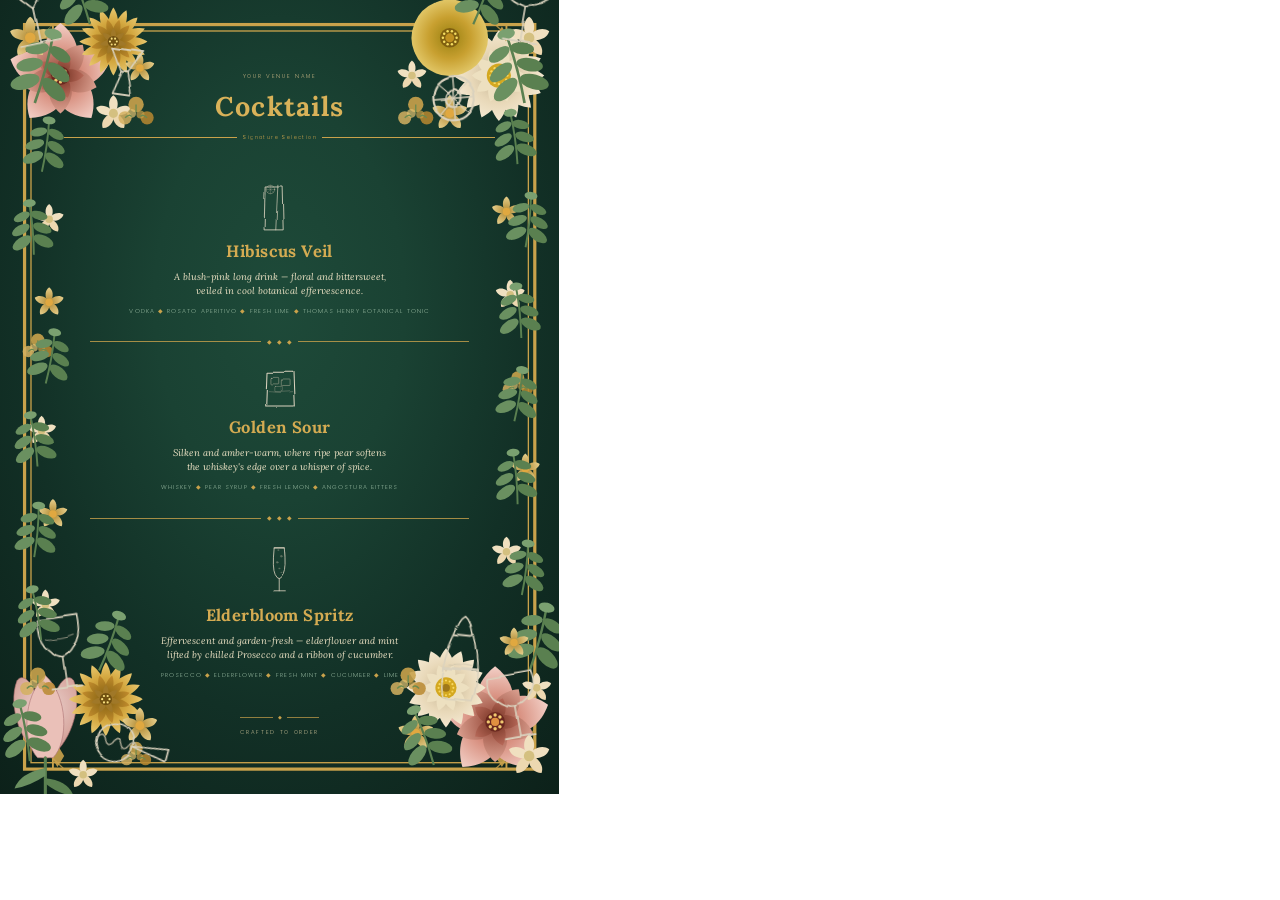
==== cocktail-menu.html @ e91dab6b "Add A5 cocktail menu — HTML, generator, render pipeline, PDF - cocktail-menu.html: self-contained A5" ====
<!DOCTYPE html>
<html lang="en">
<head>
<meta charset="UTF-8"/>
<style>
@page { size: 148mm 210mm; margin: 0; }
*, *::before, *::after { margin: 0; padding: 0; box-sizing: border-box; }

@font-face {
  font-family: 'Lora';
  src: url('[data-uri]') format('truetype');
  font-weight: 400; font-style: normal;
}
@font-face {
  font-family: 'Lora';
  src: url('[data-uri]') format('truetype');
  font-weight: 700; font-style: normal;
}
@font-face {
  font-family: 'Lora';
  src: url('[data-uri]') format('truetype');
  font-weight: 400; font-style: italic;
}
@font-face {
  font-family: 'Poppins';
  src: url('[data-uri]') format('truetype');
  font-weight: 300; font-style: normal;
}

html, body {
  width: 148mm; height: 210mm;
  overflow: hidden;
}

.page {
  position: relative;
  width: 148mm; height: 210mm;
  background: radial-gradient(ellipse 80% 90% at 50% 38%,
    #1E4A39 0%, #1A4233 28%, #123026 58%, #0B1E17 100%);
}

.deco {
  position: absolute;
  top: 0; left: 0;
  width: 148mm; height: 210mm;
  pointer-events: none;
}

.content {
  position: absolute;
  top: 0; left: 0;
  width: 148mm; height: 210mm;
  display: flex;
  flex-direction: column;
  align-items: center;
  padding: 19mm 17mm 15mm;
}

/* ── Masthead ── */
.venue-name {
  font-family: 'Poppins', sans-serif;
  font-weight: 300;
  font-size: 5.5px;
  letter-spacing: 0.30em;
  color: #C0B080;
  text-transform: uppercase;
  margin-bottom: 3mm;
  text-align: center;
}
.cocktails-title {
  font-family: 'Lora', serif;
  font-weight: 700;
  font-size: 27px;
  color: #D9B259;
  text-align: center;
  line-height: 1.05;
  margin-bottom: 3.5mm;
  letter-spacing: 0.04em;
}
.sig-row {
  display: flex;
  align-items: center;
  width: 100%;
  margin-bottom: 5mm;
}
.sig-line { flex: 1; height: 0.4px; background: #C9A24B; }
.sig-text {
  font-family: 'Poppins', sans-serif;
  font-weight: 300;
  font-size: 5px;
  letter-spacing: 0.28em;
  color: #C9A24B;
  padding: 0 5px;
  white-space: nowrap;
}

/* ── Cocktail cards ── */
.cocktails {
  flex: 1;
  display: flex;
  flex-direction: column;
  justify-content: space-evenly;
  align-items: center;
  width: 100%;
}
.cocktail {
  text-align: center;
  width: 100%;
}
.drink-name {
  font-family: 'Lora', serif;
  font-weight: 700;
  font-size: 16.5px;
  color: #D4AB52;
  margin-bottom: 2.2mm;
  letter-spacing: 0.025em;
}
.tasting-note {
  font-family: 'Lora', serif;
  font-weight: 400;
  font-style: italic;
  font-size: 9.5px;
  color: #ECE2C4;
  line-height: 1.45;
  margin-bottom: 2.5mm;
  padding: 0 2mm;
}
.ingredients {
  font-family: 'Poppins', sans-serif;
  font-weight: 300;
  font-size: 6px;
  letter-spacing: 0.18em;
  color: #8FB199;
  text-transform: uppercase;
  line-height: 1.6;
}
.diamond { color: #C9A24B; }

/* ── Art Deco divider between cocktails ── */
.divider {
  display: flex;
  align-items: center;
  width: 88%;
  gap: 0;
}
.div-line { flex: 1; height: 0.4px; background: #C9A24B; opacity: 0.8; }
.div-diamonds {
  display: flex;
  gap: 5px;
  padding: 0 6px;
  font-size: 6px;
  color: #C9A24B;
  line-height: 1;
}

/* ── Footer ── */
.footer {
  text-align: center;
  margin-top: 3mm;
}
.footer-rule {
  display: flex;
  align-items: center;
  gap: 0;
  margin-bottom: 2mm;
}
.footer-line { flex: 1; height: 0.4px; background: #C9A24B; opacity: 0.7; }
.footer-diamond { font-size: 5px; color: #C9A24B; padding: 0 5px; }
.footer-text {
  font-family: 'Poppins', sans-serif;
  font-weight: 300;
  font-size: 5.5px;
  letter-spacing: 0.30em;
  color: #C0B890;
  text-transform: uppercase;
}
</style>
</head>
<body>
<div class="page">

  <!-- Decoration layer -->
  <svg class="deco" viewBox="0 0 148 210" xmlns="http://www.w3.org/2000/svg">
  <defs>
  <filter id="sketch" x="-30%" y="-30%" width="160%" height="160%" color-interpolation-filters="linearRGB">
  <feTurbulence type="fractalNoise" baseFrequency="0.045" numOctaves="2" seed="7" result="n"/>
  <feDisplacementMap in="SourceGraphic" in2="n" scale="2.3" xChannelSelector="R" yChannelSelector="G"/>
</filter>
  <symbol id="rose" viewBox="-22 -22 44 44" overflow="visible">
  <defs>
    <radialGradient id="rg-ro" cx="0" cy="0" r="20" gradientUnits="userSpaceOnUse">
      <stop offset="0" stop-color="#A85040"/>
      <stop offset="0.4" stop-color="#D89080"/>
      <stop offset="1" stop-color="#F8DDD5"/>
    </radialGradient>
    <radialGradient id="rg-rm" cx="0" cy="0" r="14" gradientUnits="userSpaceOnUse">
      <stop offset="0" stop-color="#904030"/>
      <stop offset="1" stop-color="#E0A898"/>
    </radialGradient>
    <radialGradient id="rg-ri" cx="0" cy="0" r="9" gradientUnits="userSpaceOnUse">
      <stop offset="0" stop-color="#703020"/>
      <stop offset="1" stop-color="#C07060"/>
    </radialGradient>
  </defs>
  <path d="M 0,0 C 6.55,-1.44 8.89,-11.16 0,-18.00 C -8.89,-11.16 -6.55,-1.44 0,0 Z" fill="url(#rg-ro)" stroke="none" transform="rotate(0.0)"/>
<path d="M 0,0 C 6.55,-1.44 8.89,-11.16 0,-18.00 C -8.89,-11.16 -6.55,-1.44 0,0 Z" fill="url(#rg-ro)" stroke="none" transform="rotate(72.0)"/>
<path d="M 0,0 C 6.55,-1.44 8.89,-11.16 0,-18.00 C -8.89,-11.16 -6.55,-1.44 0,0 Z" fill="url(#rg-ro)" stroke="none" transform="rotate(144.0)"/>
<path d="M 0,0 C 6.55,-1.44 8.89,-11.16 0,-18.00 C -8.89,-11.16 -6.55,-1.44 0,0 Z" fill="url(#rg-ro)" stroke="none" transform="rotate(216.0)"/>
<path d="M 0,0 C 6.55,-1.44 8.89,-11.16 0,-18.00 C -8.89,-11.16 -6.55,-1.44 0,0 Z" fill="url(#rg-ro)" stroke="none" transform="rotate(288.0)"/>
  <path d="M 0,0 C 4.37,-1.04 5.93,-8.06 0,-13.00 C -5.93,-8.06 -4.37,-1.04 0,0 Z" fill="url(#rg-rm)" stroke="none" transform="rotate(36.0)"/>
<path d="M 0,0 C 4.37,-1.04 5.93,-8.06 0,-13.00 C -5.93,-8.06 -4.37,-1.04 0,0 Z" fill="url(#rg-rm)" stroke="none" transform="rotate(108.0)"/>
<path d="M 0,0 C 4.37,-1.04 5.93,-8.06 0,-13.00 C -5.93,-8.06 -4.37,-1.04 0,0 Z" fill="url(#rg-rm)" stroke="none" transform="rotate(180.0)"/>
<path d="M 0,0 C 4.37,-1.04 5.93,-8.06 0,-13.00 C -5.93,-8.06 -4.37,-1.04 0,0 Z" fill="url(#rg-rm)" stroke="none" transform="rotate(252.0)"/>
<path d="M 0,0 C 4.37,-1.04 5.93,-8.06 0,-13.00 C -5.93,-8.06 -4.37,-1.04 0,0 Z" fill="url(#rg-rm)" stroke="none" transform="rotate(324.0)"/>
  <path d="M 0,0 C 2.46,-0.64 3.34,-4.96 0,-8.00 C -3.34,-4.96 -2.46,-0.64 0,0 Z" fill="url(#rg-ri)" stroke="none" transform="rotate(18.0)"/>
<path d="M 0,0 C 2.46,-0.64 3.34,-4.96 0,-8.00 C -3.34,-4.96 -2.46,-0.64 0,0 Z" fill="url(#rg-ri)" stroke="none" transform="rotate(90.0)"/>
<path d="M 0,0 C 2.46,-0.64 3.34,-4.96 0,-8.00 C -3.34,-4.96 -2.46,-0.64 0,0 Z" fill="url(#rg-ri)" stroke="none" transform="rotate(162.0)"/>
<path d="M 0,0 C 2.46,-0.64 3.34,-4.96 0,-8.00 C -3.34,-4.96 -2.46,-0.64 0,0 Z" fill="url(#rg-ri)" stroke="none" transform="rotate(234.0)"/>
<path d="M 0,0 C 2.46,-0.64 3.34,-4.96 0,-8.00 C -3.34,-4.96 -2.46,-0.64 0,0 Z" fill="url(#rg-ri)" stroke="none" transform="rotate(306.0)"/>
  <circle r="3.2" fill="#6A2820"/>
  <circle cx="2.20" cy="0.00" r="0.55" fill="#F0C870"/><circle cx="1.56" cy="1.56" r="0.55" fill="#F0C870"/><circle cx="0.00" cy="2.20" r="0.55" fill="#F0C870"/><circle cx="-1.56" cy="1.56" r="0.55" fill="#F0C870"/><circle cx="-2.20" cy="0.00" r="0.55" fill="#F0C870"/><circle cx="-1.56" cy="-1.56" r="0.55" fill="#F0C870"/><circle cx="-0.00" cy="-2.20" r="0.55" fill="#F0C870"/><circle cx="1.56" cy="-1.56" r="0.55" fill="#F0C870"/>
  <circle r="1.3" fill="#E09040"/>
</symbol>
  <symbol id="mum" viewBox="-20 -20 40 40" overflow="visible">
  <defs>
    <radialGradient id="rg-mo" cx="0" cy="0" r="18" gradientUnits="userSpaceOnUse">
      <stop offset="0" stop-color="#A07820"/>
      <stop offset="0.5" stop-color="#D4A840"/>
      <stop offset="1" stop-color="#F2D888"/>
    </radialGradient>
    <radialGradient id="rg-mi" cx="0" cy="0" r="11" gradientUnits="userSpaceOnUse">
      <stop offset="0" stop-color="#806010"/>
      <stop offset="1" stop-color="#C89030"/>
    </radialGradient>
  </defs>
  <path d="M 0,0 C 3.30,-2.25 2.80,-11.25 0,-15.00 C -2.80,-11.25 -3.30,-2.25 0,0 Z" fill="url(#rg-mo)" stroke="none" transform="rotate(0.0)"/>
<path d="M 0,0 C 3.30,-2.25 2.80,-11.25 0,-15.00 C -2.80,-11.25 -3.30,-2.25 0,0 Z" fill="url(#rg-mo)" stroke="none" transform="rotate(22.5)"/>
<path d="M 0,0 C 3.30,-2.25 2.80,-11.25 0,-15.00 C -2.80,-11.25 -3.30,-2.25 0,0 Z" fill="url(#rg-mo)" stroke="none" transform="rotate(45.0)"/>
<path d="M 0,0 C 3.30,-2.25 2.80,-11.25 0,-15.00 C -2.80,-11.25 -3.30,-2.25 0,0 Z" fill="url(#rg-mo)" stroke="none" transform="rotate(67.5)"/>
<path d="M 0,0 C 3.30,-2.25 2.80,-11.25 0,-15.00 C -2.80,-11.25 -3.30,-2.25 0,0 Z" fill="url(#rg-mo)" stroke="none" transform="rotate(90.0)"/>
<path d="M 0,0 C 3.30,-2.25 2.80,-11.25 0,-15.00 C -2.80,-11.25 -3.30,-2.25 0,0 Z" fill="url(#rg-mo)" stroke="none" transform="rotate(112.5)"/>
<path d="M 0,0 C 3.30,-2.25 2.80,-11.25 0,-15.00 C -2.80,-11.25 -3.30,-2.25 0,0 Z" fill="url(#rg-mo)" stroke="none" transform="rotate(135.0)"/>
<path d="M 0,0 C 3.30,-2.25 2.80,-11.25 0,-15.00 C -2.80,-11.25 -3.30,-2.25 0,0 Z" fill="url(#rg-mo)" stroke="none" transform="rotate(157.5)"/>
<path d="M 0,0 C 3.30,-2.25 2.80,-11.25 0,-15.00 C -2.80,-11.25 -3.30,-2.25 0,0 Z" fill="url(#rg-mo)" stroke="none" transform="rotate(180.0)"/>
<path d="M 0,0 C 3.30,-2.25 2.80,-11.25 0,-15.00 C -2.80,-11.25 -3.30,-2.25 0,0 Z" fill="url(#rg-mo)" stroke="none" transform="rotate(202.5)"/>
<path d="M 0,0 C 3.30,-2.25 2.80,-11.25 0,-15.00 C -2.80,-11.25 -3.30,-2.25 0,0 Z" fill="url(#rg-mo)" stroke="none" transform="rotate(225.0)"/>
<path d="M 0,0 C 3.30,-2.25 2.80,-11.25 0,-15.00 C -2.80,-11.25 -3.30,-2.25 0,0 Z" fill="url(#rg-mo)" stroke="none" transform="rotate(247.5)"/>
<path d="M 0,0 C 3.30,-2.25 2.80,-11.25 0,-15.00 C -2.80,-11.25 -3.30,-2.25 0,0 Z" fill="url(#rg-mo)" stroke="none" transform="rotate(270.0)"/>
<path d="M 0,0 C 3.30,-2.25 2.80,-11.25 0,-15.00 C -2.80,-11.25 -3.30,-2.25 0,0 Z" fill="url(#rg-mo)" stroke="none" transform="rotate(292.5)"/>
<path d="M 0,0 C 3.30,-2.25 2.80,-11.25 0,-15.00 C -2.80,-11.25 -3.30,-2.25 0,0 Z" fill="url(#rg-mo)" stroke="none" transform="rotate(315.0)"/>
<path d="M 0,0 C 3.30,-2.25 2.80,-11.25 0,-15.00 C -2.80,-11.25 -3.30,-2.25 0,0 Z" fill="url(#rg-mo)" stroke="none" transform="rotate(337.5)"/>
  <path d="M 0,0 C 2.40,-1.50 2.04,-7.50 0,-10.00 C -2.04,-7.50 -2.40,-1.50 0,0 Z" fill="url(#rg-mi)" stroke="none" transform="rotate(15.0)"/>
<path d="M 0,0 C 2.40,-1.50 2.04,-7.50 0,-10.00 C -2.04,-7.50 -2.40,-1.50 0,0 Z" fill="url(#rg-mi)" stroke="none" transform="rotate(45.0)"/>
<path d="M 0,0 C 2.40,-1.50 2.04,-7.50 0,-10.00 C -2.04,-7.50 -2.40,-1.50 0,0 Z" fill="url(#rg-mi)" stroke="none" transform="rotate(75.0)"/>
<path d="M 0,0 C 2.40,-1.50 2.04,-7.50 0,-10.00 C -2.04,-7.50 -2.40,-1.50 0,0 Z" fill="url(#rg-mi)" stroke="none" transform="rotate(105.0)"/>
<path d="M 0,0 C 2.40,-1.50 2.04,-7.50 0,-10.00 C -2.04,-7.50 -2.40,-1.50 0,0 Z" fill="url(#rg-mi)" stroke="none" transform="rotate(135.0)"/>
<path d="M 0,0 C 2.40,-1.50 2.04,-7.50 0,-10.00 C -2.04,-7.50 -2.40,-1.50 0,0 Z" fill="url(#rg-mi)" stroke="none" transform="rotate(165.0)"/>
<path d="M 0,0 C 2.40,-1.50 2.04,-7.50 0,-10.00 C -2.04,-7.50 -2.40,-1.50 0,0 Z" fill="url(#rg-mi)" stroke="none" transform="rotate(195.0)"/>
<path d="M 0,0 C 2.40,-1.50 2.04,-7.50 0,-10.00 C -2.04,-7.50 -2.40,-1.50 0,0 Z" fill="url(#rg-mi)" stroke="none" transform="rotate(225.0)"/>
<path d="M 0,0 C 2.40,-1.50 2.04,-7.50 0,-10.00 C -2.04,-7.50 -2.40,-1.50 0,0 Z" fill="url(#rg-mi)" stroke="none" transform="rotate(255.0)"/>
<path d="M 0,0 C 2.40,-1.50 2.04,-7.50 0,-10.00 C -2.04,-7.50 -2.40,-1.50 0,0 Z" fill="url(#rg-mi)" stroke="none" transform="rotate(285.0)"/>
<path d="M 0,0 C 2.40,-1.50 2.04,-7.50 0,-10.00 C -2.04,-7.50 -2.40,-1.50 0,0 Z" fill="url(#rg-mi)" stroke="none" transform="rotate(315.0)"/>
<path d="M 0,0 C 2.40,-1.50 2.04,-7.50 0,-10.00 C -2.04,-7.50 -2.40,-1.50 0,0 Z" fill="url(#rg-mi)" stroke="none" transform="rotate(345.0)"/>
  <path d="M 0,0 C 1.68,-0.90 1.43,-4.50 0,-6.00 C -1.43,-4.50 -1.68,-0.90 0,0 Z" fill="#A07828" stroke="none" transform="rotate(0.0)"/>
<path d="M 0,0 C 1.68,-0.90 1.43,-4.50 0,-6.00 C -1.43,-4.50 -1.68,-0.90 0,0 Z" fill="#A07828" stroke="none" transform="rotate(51.4)"/>
<path d="M 0,0 C 1.68,-0.90 1.43,-4.50 0,-6.00 C -1.43,-4.50 -1.68,-0.90 0,0 Z" fill="#A07828" stroke="none" transform="rotate(102.9)"/>
<path d="M 0,0 C 1.68,-0.90 1.43,-4.50 0,-6.00 C -1.43,-4.50 -1.68,-0.90 0,0 Z" fill="#A07828" stroke="none" transform="rotate(154.3)"/>
<path d="M 0,0 C 1.68,-0.90 1.43,-4.50 0,-6.00 C -1.43,-4.50 -1.68,-0.90 0,0 Z" fill="#A07828" stroke="none" transform="rotate(205.7)"/>
<path d="M 0,0 C 1.68,-0.90 1.43,-4.50 0,-6.00 C -1.43,-4.50 -1.68,-0.90 0,0 Z" fill="#A07828" stroke="none" transform="rotate(257.1)"/>
<path d="M 0,0 C 1.68,-0.90 1.43,-4.50 0,-6.00 C -1.43,-4.50 -1.68,-0.90 0,0 Z" fill="#A07828" stroke="none" transform="rotate(308.6)"/>
  <circle r="2.5" fill="#705010"/>
  <circle cx="1.50" cy="0.00" r="0.45" fill="#F8E080"/><circle cx="0.75" cy="1.30" r="0.45" fill="#F8E080"/><circle cx="-0.75" cy="1.30" r="0.45" fill="#F8E080"/><circle cx="-1.50" cy="0.00" r="0.45" fill="#F8E080"/><circle cx="-0.75" cy="-1.30" r="0.45" fill="#F8E080"/><circle cx="0.75" cy="-1.30" r="0.45" fill="#F8E080"/>
</symbol>
  <symbol id="cosmos" viewBox="-20 -20 40 40" overflow="visible">
  <defs>
    <radialGradient id="rg-cs" cx="0" cy="0" r="19" gradientUnits="userSpaceOnUse">
      <stop offset="0" stop-color="#988010"/>
      <stop offset="0.45" stop-color="#C8A030"/>
      <stop offset="1" stop-color="#EDD880"/>
    </radialGradient>
  </defs>
  <path d="M 0,0 C 7.20,-1.28 10.08,-8.00 5.76,-14.40 Q 0,-16.80 -5.76,-14.40 C -10.08,-8.00 -7.20,-1.28 0,0 Z" fill="url(#rg-cs)" stroke="none" transform="rotate(0.0)"/>
<path d="M 0,0 C 7.20,-1.28 10.08,-8.00 5.76,-14.40 Q 0,-16.80 -5.76,-14.40 C -10.08,-8.00 -7.20,-1.28 0,0 Z" fill="url(#rg-cs)" stroke="none" transform="rotate(45.0)"/>
<path d="M 0,0 C 7.20,-1.28 10.08,-8.00 5.76,-14.40 Q 0,-16.80 -5.76,-14.40 C -10.08,-8.00 -7.20,-1.28 0,0 Z" fill="url(#rg-cs)" stroke="none" transform="rotate(90.0)"/>
<path d="M 0,0 C 7.20,-1.28 10.08,-8.00 5.76,-14.40 Q 0,-16.80 -5.76,-14.40 C -10.08,-8.00 -7.20,-1.28 0,0 Z" fill="url(#rg-cs)" stroke="none" transform="rotate(135.0)"/>
<path d="M 0,0 C 7.20,-1.28 10.08,-8.00 5.76,-14.40 Q 0,-16.80 -5.76,-14.40 C -10.08,-8.00 -7.20,-1.28 0,0 Z" fill="url(#rg-cs)" stroke="none" transform="rotate(180.0)"/>
<path d="M 0,0 C 7.20,-1.28 10.08,-8.00 5.76,-14.40 Q 0,-16.80 -5.76,-14.40 C -10.08,-8.00 -7.20,-1.28 0,0 Z" fill="url(#rg-cs)" stroke="none" transform="rotate(225.0)"/>
<path d="M 0,0 C 7.20,-1.28 10.08,-8.00 5.76,-14.40 Q 0,-16.80 -5.76,-14.40 C -10.08,-8.00 -7.20,-1.28 0,0 Z" fill="url(#rg-cs)" stroke="none" transform="rotate(270.0)"/>
<path d="M 0,0 C 7.20,-1.28 10.08,-8.00 5.76,-14.40 Q 0,-16.80 -5.76,-14.40 C -10.08,-8.00 -7.20,-1.28 0,0 Z" fill="url(#rg-cs)" stroke="none" transform="rotate(315.0)"/>
  <circle r="4" fill="#806010"/>
  <circle cx="2.80" cy="0.00" r="0.5" fill="#F4DC60"/><circle cx="2.27" cy="1.65" r="0.5" fill="#F4DC60"/><circle cx="0.87" cy="2.66" r="0.5" fill="#F4DC60"/><circle cx="-0.87" cy="2.66" r="0.5" fill="#F4DC60"/><circle cx="-2.27" cy="1.65" r="0.5" fill="#F4DC60"/><circle cx="-2.80" cy="0.00" r="0.5" fill="#F4DC60"/><circle cx="-2.27" cy="-1.65" r="0.5" fill="#F4DC60"/><circle cx="-0.87" cy="-2.66" r="0.5" fill="#F4DC60"/><circle cx="0.87" cy="-2.66" r="0.5" fill="#F4DC60"/><circle cx="2.27" cy="-1.65" r="0.5" fill="#F4DC60"/>
  <circle r="1.8" fill="#C09020"/>
</symbol>
  <symbol id="daisy" viewBox="-20 -20 40 40" overflow="visible">
  <defs>
    <radialGradient id="rg-dy" cx="0" cy="0" r="18" gradientUnits="userSpaceOnUse">
      <stop offset="0" stop-color="#C0B090"/>
      <stop offset="0.5" stop-color="#E8D8B8"/>
      <stop offset="1" stop-color="#FAF0DC"/>
    </radialGradient>
  </defs>
  <path d="M 0,0 C 3.67,-1.20 4.99,-9.30 0,-15.00 C -4.99,-9.30 -3.67,-1.20 0,0 Z" fill="url(#rg-dy)" stroke="none" transform="rotate(0.0)"/>
<path d="M 0,0 C 3.67,-1.20 4.99,-9.30 0,-15.00 C -4.99,-9.30 -3.67,-1.20 0,0 Z" fill="url(#rg-dy)" stroke="none" transform="rotate(22.5)"/>
<path d="M 0,0 C 3.67,-1.20 4.99,-9.30 0,-15.00 C -4.99,-9.30 -3.67,-1.20 0,0 Z" fill="url(#rg-dy)" stroke="none" transform="rotate(45.0)"/>
<path d="M 0,0 C 3.67,-1.20 4.99,-9.30 0,-15.00 C -4.99,-9.30 -3.67,-1.20 0,0 Z" fill="url(#rg-dy)" stroke="none" transform="rotate(67.5)"/>
<path d="M 0,0 C 3.67,-1.20 4.99,-9.30 0,-15.00 C -4.99,-9.30 -3.67,-1.20 0,0 Z" fill="url(#rg-dy)" stroke="none" transform="rotate(90.0)"/>
<path d="M 0,0 C 3.67,-1.20 4.99,-9.30 0,-15.00 C -4.99,-9.30 -3.67,-1.20 0,0 Z" fill="url(#rg-dy)" stroke="none" transform="rotate(112.5)"/>
<path d="M 0,0 C 3.67,-1.20 4.99,-9.30 0,-15.00 C -4.99,-9.30 -3.67,-1.20 0,0 Z" fill="url(#rg-dy)" stroke="none" transform="rotate(135.0)"/>
<path d="M 0,0 C 3.67,-1.20 4.99,-9.30 0,-15.00 C -4.99,-9.30 -3.67,-1.20 0,0 Z" fill="url(#rg-dy)" stroke="none" transform="rotate(157.5)"/>
<path d="M 0,0 C 3.67,-1.20 4.99,-9.30 0,-15.00 C -4.99,-9.30 -3.67,-1.20 0,0 Z" fill="url(#rg-dy)" stroke="none" transform="rotate(180.0)"/>
<path d="M 0,0 C 3.67,-1.20 4.99,-9.30 0,-15.00 C -4.99,-9.30 -3.67,-1.20 0,0 Z" fill="url(#rg-dy)" stroke="none" transform="rotate(202.5)"/>
<path d="M 0,0 C 3.67,-1.20 4.99,-9.30 0,-15.00 C -4.99,-9.30 -3.67,-1.20 0,0 Z" fill="url(#rg-dy)" stroke="none" transform="rotate(225.0)"/>
<path d="M 0,0 C 3.67,-1.20 4.99,-9.30 0,-15.00 C -4.99,-9.30 -3.67,-1.20 0,0 Z" fill="url(#rg-dy)" stroke="none" transform="rotate(247.5)"/>
<path d="M 0,0 C 3.67,-1.20 4.99,-9.30 0,-15.00 C -4.99,-9.30 -3.67,-1.20 0,0 Z" fill="url(#rg-dy)" stroke="none" transform="rotate(270.0)"/>
<path d="M 0,0 C 3.67,-1.20 4.99,-9.30 0,-15.00 C -4.99,-9.30 -3.67,-1.20 0,0 Z" fill="url(#rg-dy)" stroke="none" transform="rotate(292.5)"/>
<path d="M 0,0 C 3.67,-1.20 4.99,-9.30 0,-15.00 C -4.99,-9.30 -3.67,-1.20 0,0 Z" fill="url(#rg-dy)" stroke="none" transform="rotate(315.0)"/>
<path d="M 0,0 C 3.67,-1.20 4.99,-9.30 0,-15.00 C -4.99,-9.30 -3.67,-1.20 0,0 Z" fill="url(#rg-dy)" stroke="none" transform="rotate(337.5)"/>
  <path d="M 0,0 C 2.39,-0.72 3.25,-5.58 0,-9.00 C -3.25,-5.58 -2.39,-0.72 0,0 Z" fill="#EDE0C0" stroke="none" transform="rotate(18.0)"/>
<path d="M 0,0 C 2.39,-0.72 3.25,-5.58 0,-9.00 C -3.25,-5.58 -2.39,-0.72 0,0 Z" fill="#EDE0C0" stroke="none" transform="rotate(54.0)"/>
<path d="M 0,0 C 2.39,-0.72 3.25,-5.58 0,-9.00 C -3.25,-5.58 -2.39,-0.72 0,0 Z" fill="#EDE0C0" stroke="none" transform="rotate(90.0)"/>
<path d="M 0,0 C 2.39,-0.72 3.25,-5.58 0,-9.00 C -3.25,-5.58 -2.39,-0.72 0,0 Z" fill="#EDE0C0" stroke="none" transform="rotate(126.0)"/>
<path d="M 0,0 C 2.39,-0.72 3.25,-5.58 0,-9.00 C -3.25,-5.58 -2.39,-0.72 0,0 Z" fill="#EDE0C0" stroke="none" transform="rotate(162.0)"/>
<path d="M 0,0 C 2.39,-0.72 3.25,-5.58 0,-9.00 C -3.25,-5.58 -2.39,-0.72 0,0 Z" fill="#EDE0C0" stroke="none" transform="rotate(198.0)"/>
<path d="M 0,0 C 2.39,-0.72 3.25,-5.58 0,-9.00 C -3.25,-5.58 -2.39,-0.72 0,0 Z" fill="#EDE0C0" stroke="none" transform="rotate(234.0)"/>
<path d="M 0,0 C 2.39,-0.72 3.25,-5.58 0,-9.00 C -3.25,-5.58 -2.39,-0.72 0,0 Z" fill="#EDE0C0" stroke="none" transform="rotate(270.0)"/>
<path d="M 0,0 C 2.39,-0.72 3.25,-5.58 0,-9.00 C -3.25,-5.58 -2.39,-0.72 0,0 Z" fill="#EDE0C0" stroke="none" transform="rotate(306.0)"/>
<path d="M 0,0 C 2.39,-0.72 3.25,-5.58 0,-9.00 C -3.25,-5.58 -2.39,-0.72 0,0 Z" fill="#EDE0C0" stroke="none" transform="rotate(342.0)"/>
  <circle r="4" fill="#D4A820"/>
  <circle cx="2.80" cy="0.00" r="0.4" fill="#F8D860"/><circle cx="2.42" cy="1.40" r="0.4" fill="#F8D860"/><circle cx="1.40" cy="2.42" r="0.4" fill="#F8D860"/><circle cx="0.00" cy="2.80" r="0.4" fill="#F8D860"/><circle cx="-1.40" cy="2.42" r="0.4" fill="#F8D860"/><circle cx="-2.42" cy="1.40" r="0.4" fill="#F8D860"/><circle cx="-2.80" cy="0.00" r="0.4" fill="#F8D860"/><circle cx="-2.42" cy="-1.40" r="0.4" fill="#F8D860"/><circle cx="-1.40" cy="-2.42" r="0.4" fill="#F8D860"/><circle cx="-0.00" cy="-2.80" r="0.4" fill="#F8D860"/><circle cx="1.40" cy="-2.42" r="0.4" fill="#F8D860"/><circle cx="2.42" cy="-1.40" r="0.4" fill="#F8D860"/>
  <circle r="1.5" fill="#A07818"/>
</symbol>
  <symbol id="tulip" viewBox="-16 -36 32 50" overflow="visible">
  <defs>
    <radialGradient id="rg-tl" cx="0" cy="-20" r="22" gradientUnits="userSpaceOnUse">
      <stop offset="0" stop-color="#ECD4D0"/>
      <stop offset="0.6" stop-color="#D8A8A0"/>
      <stop offset="1" stop-color="#C08080"/>
    </radialGradient>
  </defs>
  <!-- Left petal -->
  <path d="M -1,0 C -9,-4 -15,-20 -11,-30 C -9,-33 -5,-30 -3,-22 C -2,-15 -1,-8 0,0 Z"
        fill="url(#rg-tl)" stroke="#B07070" stroke-width="0.25"/>
  <!-- Right petal (mirror) -->
  <path d="M 1,0 C 9,-4 15,-20 11,-30 C 9,-33 5,-30 3,-22 C 2,-15 1,-8 0,0 Z"
        fill="url(#rg-tl)" stroke="#B07070" stroke-width="0.25"/>
  <!-- Middle petal (tallest) -->
  <path d="M -3,0 C -9,-6 -9,-24 0,-32 C 9,-24 9,-6 3,0 Z"
        fill="#EAC0B8" stroke="#B07878" stroke-width="0.25"/>
  <!-- Stem -->
  <line x1="0" y1="0" x2="0" y2="14" stroke="#5A8050" stroke-width="1.2" stroke-linecap="round"/>
  <!-- Leaves -->
  <path d="M 0,4 Q -10,6 -12,12 Q -6,11 0,7 Z" fill="#6A9060"/>
  <path d="M 0,8 Q 9,9 11,15 Q 5,14 0,10 Z" fill="#5A8050"/>
</symbol>
  <symbol id="blossom" viewBox="-10 -10 20 20" overflow="visible">
  <defs>
    <radialGradient id="rg-bl" cx="0" cy="0" r="9" gradientUnits="userSpaceOnUse">
      <stop offset="0" stop-color="#B08830"/>
      <stop offset="1" stop-color="#EDD898"/>
    </radialGradient>
  </defs>
  <path d="M 0,0 C 2,-1 3,-6 0,-8 C -3,-6 -2,-1 0,0 Z" fill="url(#rg-bl)" transform="rotate(0)"/>
  <path d="M 0,0 C 2,-1 3,-6 0,-8 C -3,-6 -2,-1 0,0 Z" fill="url(#rg-bl)" transform="rotate(72)"/>
  <path d="M 0,0 C 2,-1 3,-6 0,-8 C -3,-6 -2,-1 0,0 Z" fill="url(#rg-bl)" transform="rotate(144)"/>
  <path d="M 0,0 C 2,-1 3,-6 0,-8 C -3,-6 -2,-1 0,0 Z" fill="url(#rg-bl)" transform="rotate(216)"/>
  <path d="M 0,0 C 2,-1 3,-6 0,-8 C -3,-6 -2,-1 0,0 Z" fill="url(#rg-bl)" transform="rotate(288)"/>
  <circle r="2" fill="#E0A840"/>
</symbol>
  <symbol id="blossom-c" viewBox="-10 -10 20 20" overflow="visible">
  <path d="M 0,0 C 2,-1 3,-6 0,-8 C -3,-6 -2,-1 0,0 Z" fill="#F0E0C0" transform="rotate(0)"/>
  <path d="M 0,0 C 2,-1 3,-6 0,-8 C -3,-6 -2,-1 0,0 Z" fill="#F0E0C0" transform="rotate(72)"/>
  <path d="M 0,0 C 2,-1 3,-6 0,-8 C -3,-6 -2,-1 0,0 Z" fill="#EDD8B0" transform="rotate(144)"/>
  <path d="M 0,0 C 2,-1 3,-6 0,-8 C -3,-6 -2,-1 0,0 Z" fill="#EDD8B0" transform="rotate(216)"/>
  <path d="M 0,0 C 2,-1 3,-6 0,-8 C -3,-6 -2,-1 0,0 Z" fill="#F0E0C0" transform="rotate(288)"/>
  <circle r="2" fill="#D4C080"/>
</symbol>
  <symbol id="berry" viewBox="-12 -10 24 16" overflow="visible">
  <circle cx="0" cy="-6" r="3.5" fill="#C9A24B" opacity="0.9"/>
  <circle cx="-5" cy="0" r="3" fill="#D4B060" opacity="0.85"/>
  <circle cx="5" cy="0" r="3" fill="#B88830" opacity="0.85"/>
  <circle cx="-2" cy="-2" r="2" fill="#E0C070" opacity="0.7"/>
  <circle cx="2" cy="-1.5" r="1.8" fill="#C8A048" opacity="0.7"/>
  <!-- stems -->
  <path d="M 0,-2.5 Q 0,-4, 0,-6" stroke="#6A8A50" stroke-width="0.6" fill="none"/>
  <path d="M -2,-0.5 Q -3,-2, -5,0" stroke="#6A8A50" stroke-width="0.6" fill="none"/>
  <path d="M 2,-0.5 Q 3,-2, 5,0" stroke="#6A8A50" stroke-width="0.6" fill="none"/>
</symbol>
  <symbol id="sprig" viewBox="-14 -24 28 26" overflow="visible">
  <!-- main stem -->
  <path d="M 0,2 Q 1,-10, 0,-22" stroke="#5A8050" stroke-width="0.9" fill="none"/>
  <!-- leaf pairs -->
  <ellipse cx="-5" cy="-4" rx="5" ry="2.5" fill="#6A9060" transform="rotate(-30,-5,-4)"/>
  <ellipse cx="5" cy="-4" rx="5" ry="2.5" fill="#5A8050" transform="rotate(30,5,-4)"/>
  <ellipse cx="-5" cy="-10" rx="4.5" ry="2.2" fill="#6A9060" transform="rotate(-25,-5,-10)"/>
  <ellipse cx="5" cy="-10" rx="4.5" ry="2.2" fill="#5A8050" transform="rotate(25,5,-10)"/>
  <ellipse cx="-4" cy="-16" rx="4" ry="2" fill="#6A9060" transform="rotate(-20,-4,-16)"/>
  <ellipse cx="4" cy="-16" rx="4" ry="2" fill="#5A8050" transform="rotate(20,4,-16)"/>
  <ellipse cx="0" cy="-22" rx="3" ry="1.8" fill="#7AA070"/>
</symbol>
  <symbol id="martini" viewBox="-17 -40 34 44" overflow="visible">
  <g filter="url(#sketch)" stroke="#DAD2BE" stroke-width="0.8" fill="none" stroke-linecap="round" stroke-linejoin="round">
    <line x1="-14" y1="-36" x2="14" y2="-36"/>
    <line x1="-14" y1="-36" x2="0" y2="-20"/>
    <line x1="14" y1="-36" x2="0" y2="-20"/>
    <line x1="0" y1="-20" x2="0" y2="-3"/>
    <line x1="-10" y1="-3" x2="10" y2="-3"/>
    <!-- olive -->
    <circle cx="-4" cy="-30" r="2" stroke="#C0B8A4" stroke-width="0.5"/>
    <circle cx="4" cy="-30" r="2" stroke="#C0B8A4" stroke-width="0.5"/>
    <line x1="-4" y1="-28" x2="4" y2="-28" stroke="#C0B8A4" stroke-width="0.4"/>
  </g>
</symbol>
  <symbol id="coupe" viewBox="-17 -36 34 40" overflow="visible">
  <g filter="url(#sketch)" stroke="#DAD2BE" stroke-width="0.8" fill="none" stroke-linecap="round" stroke-linejoin="round">
    <path d="M -15,-32 Q -10,-24 0,-22 Q 10,-24 15,-32"/>
    <line x1="-15" y1="-32" x2="15" y2="-32"/>
    <line x1="0" y1="-22" x2="0" y2="-4"/>
    <line x1="-9" y1="-4" x2="9" y2="-4"/>
  </g>
</symbol>
  <symbol id="wine-glass" viewBox="-12 -44 24 48" overflow="visible">
  <g filter="url(#sketch)" stroke="#DAD2BE" stroke-width="0.8" fill="none" stroke-linecap="round" stroke-linejoin="round">
    <path d="M -10,-40 Q -11,-28 -6,-24 Q -3,-20 0,-20 Q 3,-20 6,-24 Q 11,-28 10,-40"/>
    <line x1="-10" y1="-40" x2="10" y2="-40"/>
    <!-- liquid line at 2/3 -->
    <path d="M -7,-30 Q 0,-28 7,-30" stroke="#C0B8A4" stroke-width="0.5" opacity="0.7"/>
    <line x1="0" y1="-20" x2="0" y2="-4"/>
    <line x1="-8" y1="-4" x2="8" y2="-4"/>
  </g>
</symbol>
  <symbol id="nick-nora" viewBox="-14 -40 28 44" overflow="visible">
  <g filter="url(#sketch)" stroke="#DAD2BE" stroke-width="0.8" fill="none" stroke-linecap="round" stroke-linejoin="round">
    <path d="M -11,-36 Q -13,-28 -8,-24 Q -4,-20 0,-20 Q 4,-20 8,-24 Q 13,-28 11,-36"/>
    <line x1="-11" y1="-36" x2="11" y2="-36"/>
    <line x1="0" y1="-20" x2="0" y2="-4"/>
    <line x1="-8" y1="-4" x2="8" y2="-4"/>
  </g>
</symbol>
  <symbol id="highball" viewBox="-10 -42 32 46" overflow="visible">
  <g filter="url(#sketch)" stroke="#DAD2BE" stroke-width="0.8" fill="none" stroke-linecap="round" stroke-linejoin="round">
    <!-- glass body -->
    <path d="M -8,-38 L -9,2 L 9,2 L 8,-38 Z"/>
    <!-- liquid -->
    <path d="M -8.5,-20 L -8.8,2" stroke="#C0B8A4" stroke-width="0.4" opacity="0.0"/>
    <!-- straw -->
    <line x1="4" y1="-40" x2="2" y2="2" stroke="#DAD2BE" stroke-width="0.7" opacity="0.9"/>
    <!-- lime wheel on rim -->
    <circle cx="-3" cy="-36" r="4" stroke="#C0B8A4" stroke-width="0.5" opacity="0.8"/>
    <line x1="-3" y1="-40" x2="-3" y2="-32" stroke="#C0B8A4" stroke-width="0.4" opacity="0.6"/>
    <line x1="-7" y1="-36" x2="1" y2="-36" stroke="#C0B8A4" stroke-width="0.4" opacity="0.6"/>
    <line x1="-6" y1="-39" x2="0" y2="-33" stroke="#C0B8A4" stroke-width="0.3" opacity="0.5"/>
    <line x1="-6" y1="-33" x2="0" y2="-39" stroke="#C0B8A4" stroke-width="0.3" opacity="0.5"/>
  </g>
</symbol>
  <symbol id="rocks" viewBox="-12 -28 24 32" overflow="visible">
  <g filter="url(#sketch)" stroke="#DAD2BE" stroke-width="0.8" fill="none" stroke-linecap="round" stroke-linejoin="round">
    <path d="M -10,-24 L -11,2 L 11,2 L 10,-24 Z"/>
    <!-- ice cubes -->
    <rect x="-7" y="-20" width="6" height="5" rx="0.5" stroke="#C0B8A4" stroke-width="0.5" opacity="0.7"/>
    <rect x="1" y="-18" width="6" height="5" rx="0.5" stroke="#C0B8A4" stroke-width="0.5" opacity="0.7"/>
    <rect x="-4" y="-13" width="5" height="4" rx="0.5" stroke="#C0B8A4" stroke-width="0.4" opacity="0.6"/>
    <!-- liquid surface -->
    <path d="M -9,-9 Q 0,-8 9,-9" stroke="#C0B8A4" stroke-width="0.4" opacity="0.6"/>
  </g>
</symbol>
  <symbol id="flute" viewBox="-8 -48 16 52" overflow="visible">
  <g filter="url(#sketch)" stroke="#DAD2BE" stroke-width="0.8" fill="none" stroke-linecap="round" stroke-linejoin="round">
    <path d="M -5,-44 Q -7,-24 -4,-18 Q -2,-14 0,-14 Q 2,-14 4,-18 Q 7,-24 5,-44 Z"/>
    <line x1="-5" y1="-44" x2="5" y2="-44"/>
    <line x1="0" y1="-14" x2="0" y2="-2"/>
    <line x1="-6" y1="-2" x2="6" y2="-2"/>
    <!-- bubbles -->
    <circle cx="-2" cy="-30" r="0.8" stroke="#C0B8A4" stroke-width="0.4" opacity="0.8"/>
    <circle cx="2" cy="-36" r="0.8" stroke="#C0B8A4" stroke-width="0.4" opacity="0.8"/>
    <circle cx="0" cy="-24" r="0.6" stroke="#C0B8A4" stroke-width="0.3" opacity="0.7"/>
    <circle cx="-1" cy="-42" r="0.6" stroke="#C0B8A4" stroke-width="0.3" opacity="0.7"/>
    <circle cx="2" cy="-20" r="0.5" stroke="#C0B8A4" stroke-width="0.3" opacity="0.6"/>
  </g>
</symbol>
  <symbol id="shaker" viewBox="-12 -44 24 48" overflow="visible">
  <g filter="url(#sketch)" stroke="#DAD2BE" stroke-width="0.8" fill="none" stroke-linecap="round" stroke-linejoin="round">
    <!-- tin body -->
    <path d="M -9,-14 Q -10,-4 -8,2 L 8,2 Q 10,-4 9,-14 Z"/>
    <!-- cap -->
    <path d="M -9,-14 Q -8,-24 -5,-32 L 5,-32 Q 8,-24 9,-14 Z"/>
    <!-- top cap -->
    <path d="M -5,-32 Q -3,-40 0,-42 Q 3,-40 5,-32 Z"/>
    <!-- strainer band -->
    <line x1="-9" y1="-14" x2="9" y2="-14" stroke-width="1.2"/>
    <!-- small strainer holes line -->
    <path d="M -6,-16 Q 0,-17 6,-16" stroke="#C0B8A4" stroke-width="0.4" opacity="0.7"/>
  </g>
</symbol>
  <symbol id="jigger" viewBox="-10 -28 20 30" overflow="visible">
  <g filter="url(#sketch)" stroke="#DAD2BE" stroke-width="0.8" fill="none" stroke-linecap="round" stroke-linejoin="round">
    <!-- large cone (top) -->
    <path d="M -8,-24 L -1.5,-12 L 1.5,-12 L 8,-24 Z"/>
    <line x1="-8" y1="-24" x2="8" y2="-24"/>
    <!-- small cone (bottom) -->
    <path d="M -1.5,-12 L -5,0 L 5,0 L 1.5,-12 Z"/>
    <line x1="-5" y1="0" x2="5" y2="0"/>
  </g>
</symbol>
  <symbol id="strainer" viewBox="-22 -12 44 14" overflow="visible">
  <g filter="url(#sketch)" stroke="#DAD2BE" stroke-width="0.8" fill="none" stroke-linecap="round" stroke-linejoin="round">
    <!-- disc -->
    <circle cx="-5" cy="0" r="9"/>
    <!-- spring/coil -->
    <path d="M -14,0 Q -12,-4 -10,0 Q -8,4 -6,0 Q -4,-4 -2,0 Q 0,4 2,0 Q 4,-4 6,0"
          stroke="#C0B8A4" stroke-width="0.7" opacity="0.9"/>
    <!-- handle -->
    <line x1="4" y1="0" x2="21" y2="-3"/>
    <line x1="4" y1="0" x2="21" y2="3"/>
    <line x1="21" y1="-3" x2="21" y2="3" stroke-linecap="round"/>
  </g>
</symbol>
  <symbol id="citrus" viewBox="-10 -10 20 20" overflow="visible">
  <g filter="url(#sketch)" stroke="#DAD2BE" stroke-width="0.8" fill="none" stroke-linecap="round">
    <circle cx="0" cy="0" r="8"/>
    <circle cx="0" cy="0" r="3"/>
    <line x1="0" y1="-8" x2="0" y2="8" stroke-width="0.5"/>
    <line x1="-8" y1="0" x2="8" y2="0" stroke-width="0.5"/>
    <line x1="-5.6" y1="-5.6" x2="5.6" y2="5.6" stroke-width="0.4"/>
    <line x1="5.6" y1="-5.6" x2="-5.6" y2="5.6" stroke-width="0.4"/>
  </g>
</symbol>
  <symbol id="icon-hb" viewBox="-10 -42 32 46" overflow="visible">
  <g filter="url(#sketch)" stroke="#DAD2BE" stroke-width="0.8" fill="none" stroke-linecap="round" stroke-linejoin="round">
    <!-- glass body -->
    <path d="M -8,-38 L -9,2 L 9,2 L 8,-38 Z"/>
    <!-- liquid -->
    <path d="M -8.5,-20 L -8.8,2" stroke="#C0B8A4" stroke-width="0.4" opacity="0.0"/>
    <!-- straw -->
    <line x1="4" y1="-40" x2="2" y2="2" stroke="#DAD2BE" stroke-width="0.7" opacity="0.9"/>
    <!-- lime wheel on rim -->
    <circle cx="-3" cy="-36" r="4" stroke="#C0B8A4" stroke-width="0.5" opacity="0.8"/>
    <line x1="-3" y1="-40" x2="-3" y2="-32" stroke="#C0B8A4" stroke-width="0.4" opacity="0.6"/>
    <line x1="-7" y1="-36" x2="1" y2="-36" stroke="#C0B8A4" stroke-width="0.4" opacity="0.6"/>
    <line x1="-6" y1="-39" x2="0" y2="-33" stroke="#C0B8A4" stroke-width="0.3" opacity="0.5"/>
    <line x1="-6" y1="-33" x2="0" y2="-39" stroke="#C0B8A4" stroke-width="0.3" opacity="0.5"/>
  </g>
</symbol>
  <symbol id="icon-rk" viewBox="-12 -28 24 32" overflow="visible">
  <g filter="url(#sketch)" stroke="#DAD2BE" stroke-width="0.8" fill="none" stroke-linecap="round" stroke-linejoin="round">
    <path d="M -10,-24 L -11,2 L 11,2 L 10,-24 Z"/>
    <!-- ice cubes -->
    <rect x="-7" y="-20" width="6" height="5" rx="0.5" stroke="#C0B8A4" stroke-width="0.5" opacity="0.7"/>
    <rect x="1" y="-18" width="6" height="5" rx="0.5" stroke="#C0B8A4" stroke-width="0.5" opacity="0.7"/>
    <rect x="-4" y="-13" width="5" height="4" rx="0.5" stroke="#C0B8A4" stroke-width="0.4" opacity="0.6"/>
    <!-- liquid surface -->
    <path d="M -9,-9 Q 0,-8 9,-9" stroke="#C0B8A4" stroke-width="0.4" opacity="0.6"/>
  </g>
</symbol>
  <symbol id="icon-fl" viewBox="-8 -48 16 52" overflow="visible">
  <g filter="url(#sketch)" stroke="#DAD2BE" stroke-width="0.8" fill="none" stroke-linecap="round" stroke-linejoin="round">
    <path d="M -5,-44 Q -7,-24 -4,-18 Q -2,-14 0,-14 Q 2,-14 4,-18 Q 7,-24 5,-44 Z"/>
    <line x1="-5" y1="-44" x2="5" y2="-44"/>
    <line x1="0" y1="-14" x2="0" y2="-2"/>
    <line x1="-6" y1="-2" x2="6" y2="-2"/>
    <!-- bubbles -->
    <circle cx="-2" cy="-30" r="0.8" stroke="#C0B8A4" stroke-width="0.4" opacity="0.8"/>
    <circle cx="2" cy="-36" r="0.8" stroke="#C0B8A4" stroke-width="0.4" opacity="0.8"/>
    <circle cx="0" cy="-24" r="0.6" stroke="#C0B8A4" stroke-width="0.3" opacity="0.7"/>
    <circle cx="-1" cy="-42" r="0.6" stroke="#C0B8A4" stroke-width="0.3" opacity="0.7"/>
    <circle cx="2" cy="-20" r="0.5" stroke="#C0B8A4" stroke-width="0.3" opacity="0.6"/>
  </g>
</symbol>
</defs>

  <!-- ── Art Deco Frame ── -->
  <rect x="6.5" y="6.5" width="135" height="197" fill="none" stroke="#C9A24B" stroke-width="0.85"/>
  <rect x="8.2" y="8.2" width="131.6" height="193.6" fill="none" stroke="#C9A24B" stroke-width="0.35"/>

  <!-- Corner ornaments -->
  <g stroke="#C9A24B" fill="none">
    <!-- TL -->
    <polyline points="6.5,20 6.5,14 10,14 10,10 14,10 14,6.5 20,6.5" stroke-width="0.5"/>
    <path d="M 6.5,17 Q 11.5,11.5 17,6.5" stroke-width="0.35" opacity="0.8"/>
    <path d="M 6.5,14 Q 10,10 14,6.5" stroke-width="0.25" opacity="0.55"/>
    <polygon points="10,14 11.2,12 12.4,14 11.2,16" fill="#C9A24B" opacity="0.9"/>
    <polygon points="14,10 15.2,8 16.4,10 15.2,12" fill="#C9A24B" opacity="0.9"/>
    <!-- TR (reflected) -->
    <polyline points="141.5,20 141.5,14 138,14 138,10 134,10 134,6.5 128,6.5" stroke-width="0.5"/>
    <path d="M 141.5,17 Q 136.5,11.5 131,6.5" stroke-width="0.35" opacity="0.8"/>
    <polygon points="138,14 136.8,12 135.6,14 136.8,16" fill="#C9A24B" opacity="0.9"/>
    <polygon points="134,10 132.8,8 131.6,10 132.8,12" fill="#C9A24B" opacity="0.9"/>
    <!-- BL (reflected) -->
    <polyline points="6.5,190 6.5,196 10,196 10,200 14,200 14,203.5 20,203.5" stroke-width="0.5"/>
    <path d="M 6.5,193 Q 11.5,198.5 17,203.5" stroke-width="0.35" opacity="0.8"/>
    <polygon points="10,196 11.2,198 12.4,196 11.2,194" fill="#C9A24B" opacity="0.9"/>
    <polygon points="14,200 15.2,202 16.4,200 15.2,198" fill="#C9A24B" opacity="0.9"/>
    <!-- BR -->
    <polyline points="141.5,190 141.5,196 138,196 138,200 134,200 134,203.5 128,203.5" stroke-width="0.5"/>
    <path d="M 141.5,193 Q 136.5,198.5 131,203.5" stroke-width="0.35" opacity="0.8"/>
    <polygon points="138,196 136.8,198 135.6,196 136.8,194" fill="#C9A24B" opacity="0.9"/>
    <polygon points="134,200 132.8,202 131.6,200 132.8,198" fill="#C9A24B" opacity="0.9"/>
  </g>

  <!-- ══ TOP-LEFT corner cluster ══ -->
  <use href="#rose" x="-1.00" y="3.00" width="34" height="34" />
  <use href="#mum" x="18.00" y="-1.00" width="24" height="24" />
  <use href="#blossom" x="1.00" y="3.00" width="14" height="14" />
  <use href="#blossom-c" x="24.00" y="24.00" width="12" height="12" />
  <use href="#blossom" x="32.00" y="13.00" width="10" height="10" />
  <use href="#sprig" x="-2.00" y="6.00" width="22" height="22" transform="rotate(15,9,28)"/>
  <use href="#sprig" x="15.00" y="-11.00" width="18" height="18" transform="rotate(-20,24,7)"/>
  <use href="#berry" x="29.00" y="23.00" width="14" height="14" />
  <g transform="translate(11,13) rotate(-12) scale(0.55)">
    <use href="#martini" x="-17" y="-40" width="34" height="44"/>
  </g>
  <g transform="translate(32,25) rotate(8) scale(0.5)">
    <use href="#jigger" x="-10" y="-28" width="20" height="30"/>
  </g>

  <!-- ══ TOP-RIGHT corner cluster ══ -->
  <use href="#daisy" x="116.00" y="4.00" width="32" height="32" />
  <use href="#cosmos" x="106.00" y="-3.00" width="26" height="26" />
  <use href="#blossom-c" x="133.00" y="3.00" width="14" height="14" />
  <use href="#blossom" x="113.00" y="24.00" width="12" height="12" />
  <use href="#blossom-c" x="104.00" y="15.00" width="10" height="10" />
  <use href="#sprig" x="128.00" y="6.00" width="22" height="22" transform="rotate(-15,139,28)"/>
  <use href="#sprig" x="116.00" y="-11.00" width="18" height="18" transform="rotate(20,125,7)"/>
  <use href="#berry" x="103.00" y="23.00" width="14" height="14" />
  <g transform="translate(137,13) rotate(10) scale(0.52)">
    <use href="#coupe" x="-17" y="-36" width="34" height="40"/>
  </g>
  <g transform="translate(120,26) rotate(-5) scale(0.7)">
    <use href="#citrus" x="-10" y="-10" width="20" height="20"/>
  </g>

  <!-- ══ BOTTOM-LEFT corner cluster ══ -->
  <use href="#tulip" x="1.00" y="176.00" width="22" height="34" />
  <use href="#mum" x="15.00" y="172.00" width="26" height="26" />
  <use href="#berry" x="3.00" y="174.00" width="14" height="14" />
  <use href="#berry" x="30.00" y="194.00" width="12" height="12" />
  <use href="#blossom" x="31.00" y="186.00" width="12" height="12" />
  <use href="#blossom-c" x="17.00" y="200.00" width="10" height="10" />
  <use href="#sprig" x="-1.00" y="184.00" width="18" height="18" transform="rotate(-10,8,202)"/>
  <use href="#sprig" x="17.00" y="160.00" width="18" height="18" transform="rotate(20,26,178)"/>
  <g transform="translate(18,184) rotate(-8) scale(0.52)">
    <use href="#wine-glass" x="-12" y="-44" width="24" height="48"/>
  </g>
  <g transform="translate(33,197) rotate(15) scale(0.55)">
    <use href="#strainer" x="-22" y="-12" width="44" height="14"/>
  </g>

  <!-- ══ BOTTOM-RIGHT corner cluster ══ -->
  <use href="#rose" x="113.00" y="173.00" width="36" height="36" />
  <use href="#daisy" x="104.00" y="168.00" width="28" height="28" />
  <use href="#blossom-c" x="133.00" y="193.00" width="14" height="14" />
  <use href="#blossom" x="104.00" y="188.00" width="12" height="12" />
  <use href="#blossom-c" x="137.00" y="177.00" width="10" height="10" />
  <use href="#sprig" x="130.00" y="158.00" width="20" height="20" transform="rotate(15,140,178)"/>
  <use href="#sprig" x="106.00" y="185.00" width="18" height="18" transform="rotate(-20,115,203)"/>
  <use href="#berry" x="101.00" y="174.00" width="14" height="14" />
  <g transform="translate(121,184) rotate(6) scale(0.5)">
    <use href="#shaker" x="-12" y="-44" width="24" height="48"/>
  </g>
  <g transform="translate(138,197) rotate(-10) scale(0.52)">
    <use href="#nick-nora" x="-14" y="-40" width="28" height="44"/>
  </g>

  <!-- ══ LEFT garland ══ -->
  <use href="#sprig" x="3.00" y="30.00" width="16" height="16" transform="rotate(8,11,46)"/>   <use href="#blossom-c" x="8.00" y="53.00" width="10" height="10" />
  <use href="#sprig" x="1.00" y="52.00" width="16" height="16" transform="rotate(-5,9,68)"/>   <use href="#blossom" x="8.00" y="75.00" width="10" height="10" />
  <use href="#berry" x="4.00" y="86.00" width="12" height="12" />
  <use href="#sprig" x="4.00" y="86.00" width="16" height="16" transform="rotate(10,12,102)"/> <use href="#blossom-c" x="6.00" y="109.00" width="10" height="10" />
  <use href="#sprig" x="2.00" y="108.00" width="16" height="16" transform="rotate(-8,10,124)"/>  <use href="#blossom" x="9.00" y="131.00" width="10" height="10" />
  <use href="#sprig" x="1.00" y="132.00" width="16" height="16" transform="rotate(5,9,148)"/> <use href="#blossom-c" x="7.00" y="155.00" width="10" height="10" />
  <use href="#sprig" x="3.00" y="154.00" width="16" height="16" transform="rotate(-10,11,170)"/>

  <!-- ══ RIGHT garland ══ -->
  <use href="#sprig" x="129.00" y="28.00" width="16" height="16" transform="rotate(-8,137,44)"/>  <use href="#blossom" x="129.00" y="51.00" width="10" height="10" />
  <use href="#sprig" x="131.00" y="50.00" width="16" height="16" transform="rotate(6,139,66)"/>  <use href="#blossom-c" x="130.00" y="73.00" width="10" height="10" />
  <use href="#sprig" x="130.00" y="74.00" width="16" height="16" transform="rotate(-6,138,90)"/>
  <use href="#berry" x="131.00" y="96.00" width="12" height="12" />
  <use href="#sprig" x="128.00" y="96.00" width="16" height="16" transform="rotate(9,136,112)"/>  <use href="#blossom" x="134.00" y="119.00" width="10" height="10" />
  <use href="#sprig" x="129.00" y="118.00" width="16" height="16" transform="rotate(-5,137,134)"/>  <use href="#blossom-c" x="129.00" y="141.00" width="10" height="10" />
  <use href="#sprig" x="130.00" y="142.00" width="16" height="16" transform="rotate(7,138,158)"/>  <use href="#blossom" x="131.00" y="165.00" width="10" height="10" />
</svg>

  <!-- Content layer -->
  <div class="content">

    <!-- Masthead -->
    <div class="venue-name">Your Venue Name</div>
    <h1 class="cocktails-title">Cocktails</h1>
    <div class="sig-row">
      <div class="sig-line"></div>
      <span class="sig-text">Signature Selection</span>
      <div class="sig-line"></div>
    </div>

    <!-- Three cocktails -->
    <div class="cocktails">

      <!-- Hibiscus Veil -->
      <div class="cocktail">
        <svg width="9mm" height="13mm" viewBox="-10 -42 32 46" xmlns="http://www.w3.org/2000/svg" style="display:block;margin:0 auto 2mm;"><use href="#icon-hb" x="-10" y="-42" width="32" height="46"/></svg>
        <h2 class="drink-name">Hibiscus Veil</h2>
        <p class="tasting-note">A blush-pink long drink — floral and bittersweet,<br>veiled in cool botanical effervescence.</p>
        <p class="ingredients">
          Vodka <span class="diamond">◆</span> Rosato Aperitivo <span class="diamond">◆</span>
          Fresh Lime <span class="diamond">◆</span> Thomas Henry Botanical Tonic
        </p>
      </div>

      <!-- Divider -->
      <div class="divider">
        <div class="div-line"></div>
        <div class="div-diamonds"><span>◆</span><span>◆</span><span>◆</span></div>
        <div class="div-line"></div>
      </div>

      <!-- Golden Sour -->
      <div class="cocktail">
        <svg width="9mm" height="11mm" viewBox="-12 -28 24 32" xmlns="http://www.w3.org/2000/svg" style="display:block;margin:0 auto 2mm;"><use href="#icon-rk" x="-12" y="-28" width="24" height="32"/></svg>
        <h2 class="drink-name">Golden Sour</h2>
        <p class="tasting-note">Silken and amber-warm, where ripe pear softens<br>the whiskey's edge over a whisper of spice.</p>
        <p class="ingredients">
          Whiskey <span class="diamond">◆</span> Pear Syrup <span class="diamond">◆</span>
          Fresh Lemon <span class="diamond">◆</span> Angostura Bitters
        </p>
      </div>

      <!-- Divider -->
      <div class="divider">
        <div class="div-line"></div>
        <div class="div-diamonds"><span>◆</span><span>◆</span><span>◆</span></div>
        <div class="div-line"></div>
      </div>

      <!-- Elderbloom Spritz -->
      <div class="cocktail">
        <svg width="7mm" height="14mm" viewBox="-8 -48 16 52" xmlns="http://www.w3.org/2000/svg" style="display:block;margin:0 auto 2mm;"><use href="#icon-fl" x="-8" y="-48" width="16" height="52"/></svg>
        <h2 class="drink-name">Elderbloom Spritz</h2>
        <p class="tasting-note">Effervescent and garden-fresh — elderflower and mint<br>lifted by chilled Prosecco and a ribbon of cucumber.</p>
        <p class="ingredients">
          Prosecco <span class="diamond">◆</span> Elderflower <span class="diamond">◆</span>
          Fresh Mint <span class="diamond">◆</span> Cucumber <span class="diamond">◆</span> Lime
        </p>
      </div>

    </div><!-- /.cocktails -->

    <!-- Footer -->
    <div class="footer">
      <div class="footer-rule">
        <div class="footer-line"></div>
        <span class="footer-diamond">◆</span>
        <div class="footer-line"></div>
      </div>
      <p class="footer-text">Crafted to Order</p>
    </div>

  </div><!-- /.content -->
</div><!-- /.page -->
</body>
</html>
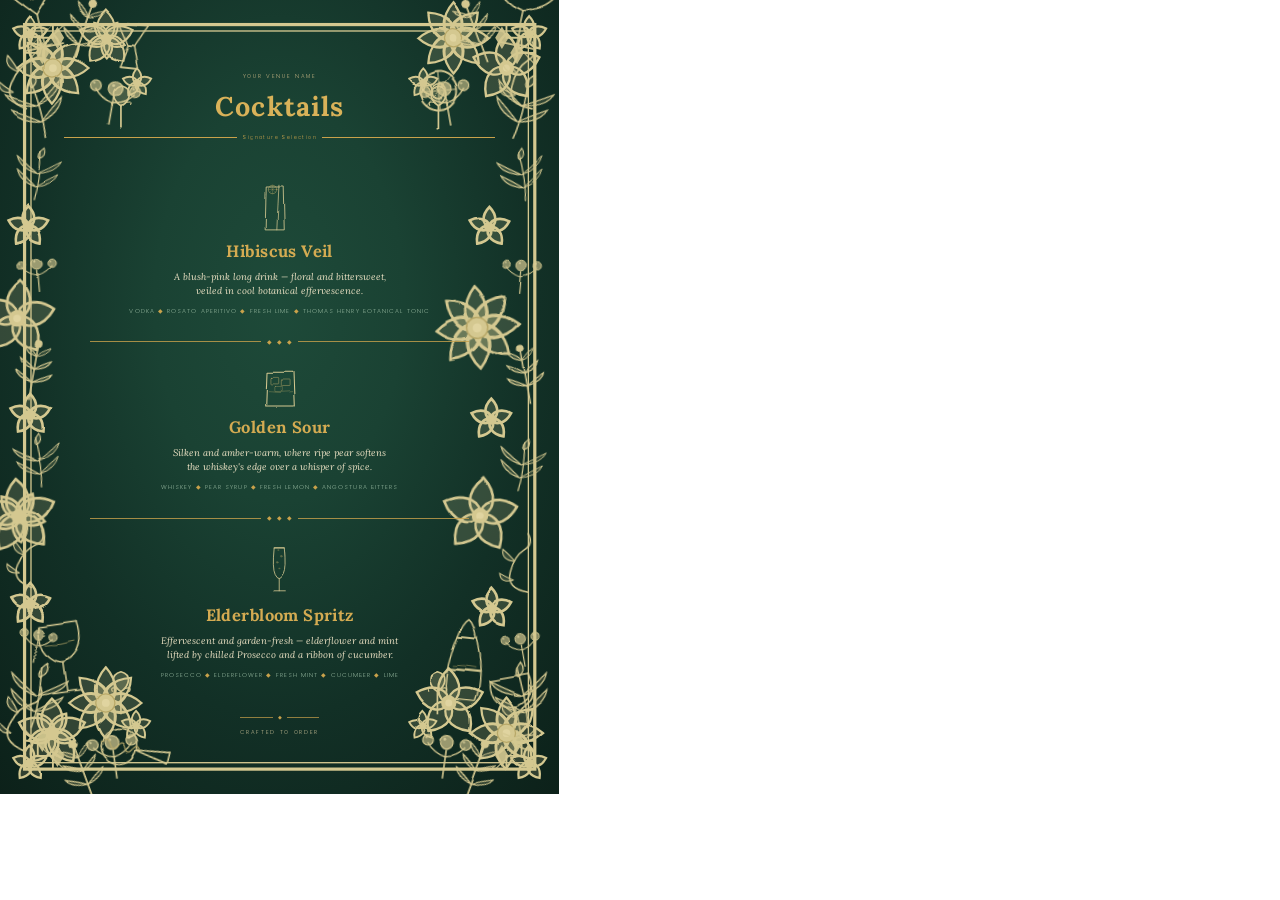
==== commit d6e3ebef: "Redesign decorations: botanical line-art style matching reference image Replace filled colourful flo" ====
--- a/cocktail-menu.html
+++ b/cocktail-menu.html
@@ -27,10 +27,7 @@
   font-weight: 300; font-style: normal;
 }
 
-html, body {
-  width: 148mm; height: 210mm;
-  overflow: hidden;
-}
+html, body { width: 148mm; height: 210mm; overflow: hidden; }
 
 .page {
   position: relative;
@@ -40,138 +37,81 @@
 }
 
 .deco {
-  position: absolute;
-  top: 0; left: 0;
+  position: absolute; top: 0; left: 0;
   width: 148mm; height: 210mm;
   pointer-events: none;
 }
 
 .content {
-  position: absolute;
-  top: 0; left: 0;
+  position: absolute; top: 0; left: 0;
   width: 148mm; height: 210mm;
-  display: flex;
-  flex-direction: column;
-  align-items: center;
+  display: flex; flex-direction: column; align-items: center;
   padding: 19mm 17mm 15mm;
 }
 
 /* ── Masthead ── */
 .venue-name {
-  font-family: 'Poppins', sans-serif;
-  font-weight: 300;
-  font-size: 5.5px;
-  letter-spacing: 0.30em;
-  color: #C0B080;
-  text-transform: uppercase;
-  margin-bottom: 3mm;
-  text-align: center;
+  font-family: 'Poppins', sans-serif; font-weight: 300;
+  font-size: 5.5px; letter-spacing: 0.30em; color: #C0B080;
+  text-transform: uppercase; margin-bottom: 3mm; text-align: center;
 }
 .cocktails-title {
-  font-family: 'Lora', serif;
-  font-weight: 700;
-  font-size: 27px;
-  color: #D9B259;
-  text-align: center;
-  line-height: 1.05;
-  margin-bottom: 3.5mm;
-  letter-spacing: 0.04em;
+  font-family: 'Lora', serif; font-weight: 700; font-size: 27px;
+  color: #D9B259; text-align: center; line-height: 1.05;
+  margin-bottom: 3.5mm; letter-spacing: 0.04em;
 }
 .sig-row {
-  display: flex;
-  align-items: center;
-  width: 100%;
-  margin-bottom: 5mm;
+  display: flex; align-items: center; width: 100%; margin-bottom: 5mm;
 }
 .sig-line { flex: 1; height: 0.4px; background: #C9A24B; }
 .sig-text {
-  font-family: 'Poppins', sans-serif;
-  font-weight: 300;
-  font-size: 5px;
-  letter-spacing: 0.28em;
-  color: #C9A24B;
-  padding: 0 5px;
-  white-space: nowrap;
+  font-family: 'Poppins', sans-serif; font-weight: 300;
+  font-size: 5px; letter-spacing: 0.28em; color: #C9A24B;
+  padding: 0 5px; white-space: nowrap;
 }
 
 /* ── Cocktail cards ── */
 .cocktails {
-  flex: 1;
-  display: flex;
-  flex-direction: column;
-  justify-content: space-evenly;
-  align-items: center;
-  width: 100%;
-}
-.cocktail {
-  text-align: center;
-  width: 100%;
-}
+  flex: 1; display: flex; flex-direction: column;
+  justify-content: space-evenly; align-items: center; width: 100%;
+}
+.cocktail { text-align: center; width: 100%; }
 .drink-name {
-  font-family: 'Lora', serif;
-  font-weight: 700;
-  font-size: 16.5px;
-  color: #D4AB52;
-  margin-bottom: 2.2mm;
-  letter-spacing: 0.025em;
+  font-family: 'Lora', serif; font-weight: 700; font-size: 16.5px;
+  color: #D4AB52; margin-bottom: 2.2mm; letter-spacing: 0.025em;
 }
 .tasting-note {
-  font-family: 'Lora', serif;
-  font-weight: 400;
-  font-style: italic;
-  font-size: 9.5px;
-  color: #ECE2C4;
-  line-height: 1.45;
-  margin-bottom: 2.5mm;
-  padding: 0 2mm;
+  font-family: 'Lora', serif; font-weight: 400; font-style: italic;
+  font-size: 9.5px; color: #ECE2C4; line-height: 1.45;
+  margin-bottom: 2.5mm; padding: 0 2mm;
 }
 .ingredients {
-  font-family: 'Poppins', sans-serif;
-  font-weight: 300;
-  font-size: 6px;
-  letter-spacing: 0.18em;
-  color: #8FB199;
-  text-transform: uppercase;
-  line-height: 1.6;
+  font-family: 'Poppins', sans-serif; font-weight: 300;
+  font-size: 6px; letter-spacing: 0.18em; color: #8FB199;
+  text-transform: uppercase; line-height: 1.6;
 }
 .diamond { color: #C9A24B; }
 
-/* ── Art Deco divider between cocktails ── */
+/* ── Divider between cocktails ── */
 .divider {
-  display: flex;
-  align-items: center;
-  width: 88%;
-  gap: 0;
+  display: flex; align-items: center; width: 88%;
 }
 .div-line { flex: 1; height: 0.4px; background: #C9A24B; opacity: 0.8; }
 .div-diamonds {
-  display: flex;
-  gap: 5px;
-  padding: 0 6px;
-  font-size: 6px;
-  color: #C9A24B;
-  line-height: 1;
+  display: flex; gap: 5px; padding: 0 6px;
+  font-size: 6px; color: #C9A24B; line-height: 1;
 }
 
 /* ── Footer ── */
-.footer {
-  text-align: center;
-  margin-top: 3mm;
-}
+.footer { text-align: center; margin-top: 3mm; }
 .footer-rule {
-  display: flex;
-  align-items: center;
-  gap: 0;
-  margin-bottom: 2mm;
+  display: flex; align-items: center; gap: 0; margin-bottom: 2mm;
 }
 .footer-line { flex: 1; height: 0.4px; background: #C9A24B; opacity: 0.7; }
 .footer-diamond { font-size: 5px; color: #C9A24B; padding: 0 5px; }
 .footer-text {
-  font-family: 'Poppins', sans-serif;
-  font-weight: 300;
-  font-size: 5.5px;
-  letter-spacing: 0.30em;
-  color: #C0B890;
+  font-family: 'Poppins', sans-serif; font-weight: 300;
+  font-size: 5.5px; letter-spacing: 0.30em; color: #C0B890;
   text-transform: uppercase;
 }
 </style>
@@ -179,510 +119,416 @@
 <body>
 <div class="page">
 
-  <!-- Decoration layer -->
   <svg class="deco" viewBox="0 0 148 210" xmlns="http://www.w3.org/2000/svg">
-  <defs>
-  <filter id="sketch" x="-30%" y="-30%" width="160%" height="160%" color-interpolation-filters="linearRGB">
-  <feTurbulence type="fractalNoise" baseFrequency="0.045" numOctaves="2" seed="7" result="n"/>
-  <feDisplacementMap in="SourceGraphic" in2="n" scale="2.3" xChannelSelector="R" yChannelSelector="G"/>
-</filter>
-  <symbol id="rose" viewBox="-22 -22 44 44" overflow="visible">
-  <defs>
-    <radialGradient id="rg-ro" cx="0" cy="0" r="20" gradientUnits="userSpaceOnUse">
-      <stop offset="0" stop-color="#A85040"/>
-      <stop offset="0.4" stop-color="#D89080"/>
-      <stop offset="1" stop-color="#F8DDD5"/>
-    </radialGradient>
-    <radialGradient id="rg-rm" cx="0" cy="0" r="14" gradientUnits="userSpaceOnUse">
-      <stop offset="0" stop-color="#904030"/>
-      <stop offset="1" stop-color="#E0A898"/>
-    </radialGradient>
-    <radialGradient id="rg-ri" cx="0" cy="0" r="9" gradientUnits="userSpaceOnUse">
-      <stop offset="0" stop-color="#703020"/>
-      <stop offset="1" stop-color="#C07060"/>
-    </radialGradient>
-  </defs>
-  <path d="M 0,0 C 6.55,-1.44 8.89,-11.16 0,-18.00 C -8.89,-11.16 -6.55,-1.44 0,0 Z" fill="url(#rg-ro)" stroke="none" transform="rotate(0.0)"/>
-<path d="M 0,0 C 6.55,-1.44 8.89,-11.16 0,-18.00 C -8.89,-11.16 -6.55,-1.44 0,0 Z" fill="url(#rg-ro)" stroke="none" transform="rotate(72.0)"/>
-<path d="M 0,0 C 6.55,-1.44 8.89,-11.16 0,-18.00 C -8.89,-11.16 -6.55,-1.44 0,0 Z" fill="url(#rg-ro)" stroke="none" transform="rotate(144.0)"/>
-<path d="M 0,0 C 6.55,-1.44 8.89,-11.16 0,-18.00 C -8.89,-11.16 -6.55,-1.44 0,0 Z" fill="url(#rg-ro)" stroke="none" transform="rotate(216.0)"/>
-<path d="M 0,0 C 6.55,-1.44 8.89,-11.16 0,-18.00 C -8.89,-11.16 -6.55,-1.44 0,0 Z" fill="url(#rg-ro)" stroke="none" transform="rotate(288.0)"/>
-  <path d="M 0,0 C 4.37,-1.04 5.93,-8.06 0,-13.00 C -5.93,-8.06 -4.37,-1.04 0,0 Z" fill="url(#rg-rm)" stroke="none" transform="rotate(36.0)"/>
-<path d="M 0,0 C 4.37,-1.04 5.93,-8.06 0,-13.00 C -5.93,-8.06 -4.37,-1.04 0,0 Z" fill="url(#rg-rm)" stroke="none" transform="rotate(108.0)"/>
-<path d="M 0,0 C 4.37,-1.04 5.93,-8.06 0,-13.00 C -5.93,-8.06 -4.37,-1.04 0,0 Z" fill="url(#rg-rm)" stroke="none" transform="rotate(180.0)"/>
-<path d="M 0,0 C 4.37,-1.04 5.93,-8.06 0,-13.00 C -5.93,-8.06 -4.37,-1.04 0,0 Z" fill="url(#rg-rm)" stroke="none" transform="rotate(252.0)"/>
-<path d="M 0,0 C 4.37,-1.04 5.93,-8.06 0,-13.00 C -5.93,-8.06 -4.37,-1.04 0,0 Z" fill="url(#rg-rm)" stroke="none" transform="rotate(324.0)"/>
-  <path d="M 0,0 C 2.46,-0.64 3.34,-4.96 0,-8.00 C -3.34,-4.96 -2.46,-0.64 0,0 Z" fill="url(#rg-ri)" stroke="none" transform="rotate(18.0)"/>
-<path d="M 0,0 C 2.46,-0.64 3.34,-4.96 0,-8.00 C -3.34,-4.96 -2.46,-0.64 0,0 Z" fill="url(#rg-ri)" stroke="none" transform="rotate(90.0)"/>
-<path d="M 0,0 C 2.46,-0.64 3.34,-4.96 0,-8.00 C -3.34,-4.96 -2.46,-0.64 0,0 Z" fill="url(#rg-ri)" stroke="none" transform="rotate(162.0)"/>
-<path d="M 0,0 C 2.46,-0.64 3.34,-4.96 0,-8.00 C -3.34,-4.96 -2.46,-0.64 0,0 Z" fill="url(#rg-ri)" stroke="none" transform="rotate(234.0)"/>
-<path d="M 0,0 C 2.46,-0.64 3.34,-4.96 0,-8.00 C -3.34,-4.96 -2.46,-0.64 0,0 Z" fill="url(#rg-ri)" stroke="none" transform="rotate(306.0)"/>
-  <circle r="3.2" fill="#6A2820"/>
-  <circle cx="2.20" cy="0.00" r="0.55" fill="#F0C870"/><circle cx="1.56" cy="1.56" r="0.55" fill="#F0C870"/><circle cx="0.00" cy="2.20" r="0.55" fill="#F0C870"/><circle cx="-1.56" cy="1.56" r="0.55" fill="#F0C870"/><circle cx="-2.20" cy="0.00" r="0.55" fill="#F0C870"/><circle cx="-1.56" cy="-1.56" r="0.55" fill="#F0C870"/><circle cx="-0.00" cy="-2.20" r="0.55" fill="#F0C870"/><circle cx="1.56" cy="-1.56" r="0.55" fill="#F0C870"/>
-  <circle r="1.3" fill="#E09040"/>
-</symbol>
-  <symbol id="mum" viewBox="-20 -20 40 40" overflow="visible">
-  <defs>
-    <radialGradient id="rg-mo" cx="0" cy="0" r="18" gradientUnits="userSpaceOnUse">
-      <stop offset="0" stop-color="#A07820"/>
-      <stop offset="0.5" stop-color="#D4A840"/>
-      <stop offset="1" stop-color="#F2D888"/>
-    </radialGradient>
-    <radialGradient id="rg-mi" cx="0" cy="0" r="11" gradientUnits="userSpaceOnUse">
-      <stop offset="0" stop-color="#806010"/>
-      <stop offset="1" stop-color="#C89030"/>
-    </radialGradient>
-  </defs>
-  <path d="M 0,0 C 3.30,-2.25 2.80,-11.25 0,-15.00 C -2.80,-11.25 -3.30,-2.25 0,0 Z" fill="url(#rg-mo)" stroke="none" transform="rotate(0.0)"/>
-<path d="M 0,0 C 3.30,-2.25 2.80,-11.25 0,-15.00 C -2.80,-11.25 -3.30,-2.25 0,0 Z" fill="url(#rg-mo)" stroke="none" transform="rotate(22.5)"/>
-<path d="M 0,0 C 3.30,-2.25 2.80,-11.25 0,-15.00 C -2.80,-11.25 -3.30,-2.25 0,0 Z" fill="url(#rg-mo)" stroke="none" transform="rotate(45.0)"/>
-<path d="M 0,0 C 3.30,-2.25 2.80,-11.25 0,-15.00 C -2.80,-11.25 -3.30,-2.25 0,0 Z" fill="url(#rg-mo)" stroke="none" transform="rotate(67.5)"/>
-<path d="M 0,0 C 3.30,-2.25 2.80,-11.25 0,-15.00 C -2.80,-11.25 -3.30,-2.25 0,0 Z" fill="url(#rg-mo)" stroke="none" transform="rotate(90.0)"/>
-<path d="M 0,0 C 3.30,-2.25 2.80,-11.25 0,-15.00 C -2.80,-11.25 -3.30,-2.25 0,0 Z" fill="url(#rg-mo)" stroke="none" transform="rotate(112.5)"/>
-<path d="M 0,0 C 3.30,-2.25 2.80,-11.25 0,-15.00 C -2.80,-11.25 -3.30,-2.25 0,0 Z" fill="url(#rg-mo)" stroke="none" transform="rotate(135.0)"/>
-<path d="M 0,0 C 3.30,-2.25 2.80,-11.25 0,-15.00 C -2.80,-11.25 -3.30,-2.25 0,0 Z" fill="url(#rg-mo)" stroke="none" transform="rotate(157.5)"/>
-<path d="M 0,0 C 3.30,-2.25 2.80,-11.25 0,-15.00 C -2.80,-11.25 -3.30,-2.25 0,0 Z" fill="url(#rg-mo)" stroke="none" transform="rotate(180.0)"/>
-<path d="M 0,0 C 3.30,-2.25 2.80,-11.25 0,-15.00 C -2.80,-11.25 -3.30,-2.25 0,0 Z" fill="url(#rg-mo)" stroke="none" transform="rotate(202.5)"/>
-<path d="M 0,0 C 3.30,-2.25 2.80,-11.25 0,-15.00 C -2.80,-11.25 -3.30,-2.25 0,0 Z" fill="url(#rg-mo)" stroke="none" transform="rotate(225.0)"/>
-<path d="M 0,0 C 3.30,-2.25 2.80,-11.25 0,-15.00 C -2.80,-11.25 -3.30,-2.25 0,0 Z" fill="url(#rg-mo)" stroke="none" transform="rotate(247.5)"/>
-<path d="M 0,0 C 3.30,-2.25 2.80,-11.25 0,-15.00 C -2.80,-11.25 -3.30,-2.25 0,0 Z" fill="url(#rg-mo)" stroke="none" transform="rotate(270.0)"/>
-<path d="M 0,0 C 3.30,-2.25 2.80,-11.25 0,-15.00 C -2.80,-11.25 -3.30,-2.25 0,0 Z" fill="url(#rg-mo)" stroke="none" transform="rotate(292.5)"/>
-<path d="M 0,0 C 3.30,-2.25 2.80,-11.25 0,-15.00 C -2.80,-11.25 -3.30,-2.25 0,0 Z" fill="url(#rg-mo)" stroke="none" transform="rotate(315.0)"/>
-<path d="M 0,0 C 3.30,-2.25 2.80,-11.25 0,-15.00 C -2.80,-11.25 -3.30,-2.25 0,0 Z" fill="url(#rg-mo)" stroke="none" transform="rotate(337.5)"/>
-  <path d="M 0,0 C 2.40,-1.50 2.04,-7.50 0,-10.00 C -2.04,-7.50 -2.40,-1.50 0,0 Z" fill="url(#rg-mi)" stroke="none" transform="rotate(15.0)"/>
-<path d="M 0,0 C 2.40,-1.50 2.04,-7.50 0,-10.00 C -2.04,-7.50 -2.40,-1.50 0,0 Z" fill="url(#rg-mi)" stroke="none" transform="rotate(45.0)"/>
-<path d="M 0,0 C 2.40,-1.50 2.04,-7.50 0,-10.00 C -2.04,-7.50 -2.40,-1.50 0,0 Z" fill="url(#rg-mi)" stroke="none" transform="rotate(75.0)"/>
-<path d="M 0,0 C 2.40,-1.50 2.04,-7.50 0,-10.00 C -2.04,-7.50 -2.40,-1.50 0,0 Z" fill="url(#rg-mi)" stroke="none" transform="rotate(105.0)"/>
-<path d="M 0,0 C 2.40,-1.50 2.04,-7.50 0,-10.00 C -2.04,-7.50 -2.40,-1.50 0,0 Z" fill="url(#rg-mi)" stroke="none" transform="rotate(135.0)"/>
-<path d="M 0,0 C 2.40,-1.50 2.04,-7.50 0,-10.00 C -2.04,-7.50 -2.40,-1.50 0,0 Z" fill="url(#rg-mi)" stroke="none" transform="rotate(165.0)"/>
-<path d="M 0,0 C 2.40,-1.50 2.04,-7.50 0,-10.00 C -2.04,-7.50 -2.40,-1.50 0,0 Z" fill="url(#rg-mi)" stroke="none" transform="rotate(195.0)"/>
-<path d="M 0,0 C 2.40,-1.50 2.04,-7.50 0,-10.00 C -2.04,-7.50 -2.40,-1.50 0,0 Z" fill="url(#rg-mi)" stroke="none" transform="rotate(225.0)"/>
-<path d="M 0,0 C 2.40,-1.50 2.04,-7.50 0,-10.00 C -2.04,-7.50 -2.40,-1.50 0,0 Z" fill="url(#rg-mi)" stroke="none" transform="rotate(255.0)"/>
-<path d="M 0,0 C 2.40,-1.50 2.04,-7.50 0,-10.00 C -2.04,-7.50 -2.40,-1.50 0,0 Z" fill="url(#rg-mi)" stroke="none" transform="rotate(285.0)"/>
-<path d="M 0,0 C 2.40,-1.50 2.04,-7.50 0,-10.00 C -2.04,-7.50 -2.40,-1.50 0,0 Z" fill="url(#rg-mi)" stroke="none" transform="rotate(315.0)"/>
-<path d="M 0,0 C 2.40,-1.50 2.04,-7.50 0,-10.00 C -2.04,-7.50 -2.40,-1.50 0,0 Z" fill="url(#rg-mi)" stroke="none" transform="rotate(345.0)"/>
-  <path d="M 0,0 C 1.68,-0.90 1.43,-4.50 0,-6.00 C -1.43,-4.50 -1.68,-0.90 0,0 Z" fill="#A07828" stroke="none" transform="rotate(0.0)"/>
-<path d="M 0,0 C 1.68,-0.90 1.43,-4.50 0,-6.00 C -1.43,-4.50 -1.68,-0.90 0,0 Z" fill="#A07828" stroke="none" transform="rotate(51.4)"/>
-<path d="M 0,0 C 1.68,-0.90 1.43,-4.50 0,-6.00 C -1.43,-4.50 -1.68,-0.90 0,0 Z" fill="#A07828" stroke="none" transform="rotate(102.9)"/>
-<path d="M 0,0 C 1.68,-0.90 1.43,-4.50 0,-6.00 C -1.43,-4.50 -1.68,-0.90 0,0 Z" fill="#A07828" stroke="none" transform="rotate(154.3)"/>
-<path d="M 0,0 C 1.68,-0.90 1.43,-4.50 0,-6.00 C -1.43,-4.50 -1.68,-0.90 0,0 Z" fill="#A07828" stroke="none" transform="rotate(205.7)"/>
-<path d="M 0,0 C 1.68,-0.90 1.43,-4.50 0,-6.00 C -1.43,-4.50 -1.68,-0.90 0,0 Z" fill="#A07828" stroke="none" transform="rotate(257.1)"/>
-<path d="M 0,0 C 1.68,-0.90 1.43,-4.50 0,-6.00 C -1.43,-4.50 -1.68,-0.90 0,0 Z" fill="#A07828" stroke="none" transform="rotate(308.6)"/>
-  <circle r="2.5" fill="#705010"/>
-  <circle cx="1.50" cy="0.00" r="0.45" fill="#F8E080"/><circle cx="0.75" cy="1.30" r="0.45" fill="#F8E080"/><circle cx="-0.75" cy="1.30" r="0.45" fill="#F8E080"/><circle cx="-1.50" cy="0.00" r="0.45" fill="#F8E080"/><circle cx="-0.75" cy="-1.30" r="0.45" fill="#F8E080"/><circle cx="0.75" cy="-1.30" r="0.45" fill="#F8E080"/>
-</symbol>
-  <symbol id="cosmos" viewBox="-20 -20 40 40" overflow="visible">
-  <defs>
-    <radialGradient id="rg-cs" cx="0" cy="0" r="19" gradientUnits="userSpaceOnUse">
-      <stop offset="0" stop-color="#988010"/>
-      <stop offset="0.45" stop-color="#C8A030"/>
-      <stop offset="1" stop-color="#EDD880"/>
-    </radialGradient>
-  </defs>
-  <path d="M 0,0 C 7.20,-1.28 10.08,-8.00 5.76,-14.40 Q 0,-16.80 -5.76,-14.40 C -10.08,-8.00 -7.20,-1.28 0,0 Z" fill="url(#rg-cs)" stroke="none" transform="rotate(0.0)"/>
-<path d="M 0,0 C 7.20,-1.28 10.08,-8.00 5.76,-14.40 Q 0,-16.80 -5.76,-14.40 C -10.08,-8.00 -7.20,-1.28 0,0 Z" fill="url(#rg-cs)" stroke="none" transform="rotate(45.0)"/>
-<path d="M 0,0 C 7.20,-1.28 10.08,-8.00 5.76,-14.40 Q 0,-16.80 -5.76,-14.40 C -10.08,-8.00 -7.20,-1.28 0,0 Z" fill="url(#rg-cs)" stroke="none" transform="rotate(90.0)"/>
-<path d="M 0,0 C 7.20,-1.28 10.08,-8.00 5.76,-14.40 Q 0,-16.80 -5.76,-14.40 C -10.08,-8.00 -7.20,-1.28 0,0 Z" fill="url(#rg-cs)" stroke="none" transform="rotate(135.0)"/>
-<path d="M 0,0 C 7.20,-1.28 10.08,-8.00 5.76,-14.40 Q 0,-16.80 -5.76,-14.40 C -10.08,-8.00 -7.20,-1.28 0,0 Z" fill="url(#rg-cs)" stroke="none" transform="rotate(180.0)"/>
-<path d="M 0,0 C 7.20,-1.28 10.08,-8.00 5.76,-14.40 Q 0,-16.80 -5.76,-14.40 C -10.08,-8.00 -7.20,-1.28 0,0 Z" fill="url(#rg-cs)" stroke="none" transform="rotate(225.0)"/>
-<path d="M 0,0 C 7.20,-1.28 10.08,-8.00 5.76,-14.40 Q 0,-16.80 -5.76,-14.40 C -10.08,-8.00 -7.20,-1.28 0,0 Z" fill="url(#rg-cs)" stroke="none" transform="rotate(270.0)"/>
-<path d="M 0,0 C 7.20,-1.28 10.08,-8.00 5.76,-14.40 Q 0,-16.80 -5.76,-14.40 C -10.08,-8.00 -7.20,-1.28 0,0 Z" fill="url(#rg-cs)" stroke="none" transform="rotate(315.0)"/>
-  <circle r="4" fill="#806010"/>
-  <circle cx="2.80" cy="0.00" r="0.5" fill="#F4DC60"/><circle cx="2.27" cy="1.65" r="0.5" fill="#F4DC60"/><circle cx="0.87" cy="2.66" r="0.5" fill="#F4DC60"/><circle cx="-0.87" cy="2.66" r="0.5" fill="#F4DC60"/><circle cx="-2.27" cy="1.65" r="0.5" fill="#F4DC60"/><circle cx="-2.80" cy="0.00" r="0.5" fill="#F4DC60"/><circle cx="-2.27" cy="-1.65" r="0.5" fill="#F4DC60"/><circle cx="-0.87" cy="-2.66" r="0.5" fill="#F4DC60"/><circle cx="0.87" cy="-2.66" r="0.5" fill="#F4DC60"/><circle cx="2.27" cy="-1.65" r="0.5" fill="#F4DC60"/>
-  <circle r="1.8" fill="#C09020"/>
-</symbol>
-  <symbol id="daisy" viewBox="-20 -20 40 40" overflow="visible">
-  <defs>
-    <radialGradient id="rg-dy" cx="0" cy="0" r="18" gradientUnits="userSpaceOnUse">
-      <stop offset="0" stop-color="#C0B090"/>
-      <stop offset="0.5" stop-color="#E8D8B8"/>
-      <stop offset="1" stop-color="#FAF0DC"/>
-    </radialGradient>
-  </defs>
-  <path d="M 0,0 C 3.67,-1.20 4.99,-9.30 0,-15.00 C -4.99,-9.30 -3.67,-1.20 0,0 Z" fill="url(#rg-dy)" stroke="none" transform="rotate(0.0)"/>
-<path d="M 0,0 C 3.67,-1.20 4.99,-9.30 0,-15.00 C -4.99,-9.30 -3.67,-1.20 0,0 Z" fill="url(#rg-dy)" stroke="none" transform="rotate(22.5)"/>
-<path d="M 0,0 C 3.67,-1.20 4.99,-9.30 0,-15.00 C -4.99,-9.30 -3.67,-1.20 0,0 Z" fill="url(#rg-dy)" stroke="none" transform="rotate(45.0)"/>
-<path d="M 0,0 C 3.67,-1.20 4.99,-9.30 0,-15.00 C -4.99,-9.30 -3.67,-1.20 0,0 Z" fill="url(#rg-dy)" stroke="none" transform="rotate(67.5)"/>
-<path d="M 0,0 C 3.67,-1.20 4.99,-9.30 0,-15.00 C -4.99,-9.30 -3.67,-1.20 0,0 Z" fill="url(#rg-dy)" stroke="none" transform="rotate(90.0)"/>
-<path d="M 0,0 C 3.67,-1.20 4.99,-9.30 0,-15.00 C -4.99,-9.30 -3.67,-1.20 0,0 Z" fill="url(#rg-dy)" stroke="none" transform="rotate(112.5)"/>
-<path d="M 0,0 C 3.67,-1.20 4.99,-9.30 0,-15.00 C -4.99,-9.30 -3.67,-1.20 0,0 Z" fill="url(#rg-dy)" stroke="none" transform="rotate(135.0)"/>
-<path d="M 0,0 C 3.67,-1.20 4.99,-9.30 0,-15.00 C -4.99,-9.30 -3.67,-1.20 0,0 Z" fill="url(#rg-dy)" stroke="none" transform="rotate(157.5)"/>
-<path d="M 0,0 C 3.67,-1.20 4.99,-9.30 0,-15.00 C -4.99,-9.30 -3.67,-1.20 0,0 Z" fill="url(#rg-dy)" stroke="none" transform="rotate(180.0)"/>
-<path d="M 0,0 C 3.67,-1.20 4.99,-9.30 0,-15.00 C -4.99,-9.30 -3.67,-1.20 0,0 Z" fill="url(#rg-dy)" stroke="none" transform="rotate(202.5)"/>
-<path d="M 0,0 C 3.67,-1.20 4.99,-9.30 0,-15.00 C -4.99,-9.30 -3.67,-1.20 0,0 Z" fill="url(#rg-dy)" stroke="none" transform="rotate(225.0)"/>
-<path d="M 0,0 C 3.67,-1.20 4.99,-9.30 0,-15.00 C -4.99,-9.30 -3.67,-1.20 0,0 Z" fill="url(#rg-dy)" stroke="none" transform="rotate(247.5)"/>
-<path d="M 0,0 C 3.67,-1.20 4.99,-9.30 0,-15.00 C -4.99,-9.30 -3.67,-1.20 0,0 Z" fill="url(#rg-dy)" stroke="none" transform="rotate(270.0)"/>
-<path d="M 0,0 C 3.67,-1.20 4.99,-9.30 0,-15.00 C -4.99,-9.30 -3.67,-1.20 0,0 Z" fill="url(#rg-dy)" stroke="none" transform="rotate(292.5)"/>
-<path d="M 0,0 C 3.67,-1.20 4.99,-9.30 0,-15.00 C -4.99,-9.30 -3.67,-1.20 0,0 Z" fill="url(#rg-dy)" stroke="none" transform="rotate(315.0)"/>
-<path d="M 0,0 C 3.67,-1.20 4.99,-9.30 0,-15.00 C -4.99,-9.30 -3.67,-1.20 0,0 Z" fill="url(#rg-dy)" stroke="none" transform="rotate(337.5)"/>
-  <path d="M 0,0 C 2.39,-0.72 3.25,-5.58 0,-9.00 C -3.25,-5.58 -2.39,-0.72 0,0 Z" fill="#EDE0C0" stroke="none" transform="rotate(18.0)"/>
-<path d="M 0,0 C 2.39,-0.72 3.25,-5.58 0,-9.00 C -3.25,-5.58 -2.39,-0.72 0,0 Z" fill="#EDE0C0" stroke="none" transform="rotate(54.0)"/>
-<path d="M 0,0 C 2.39,-0.72 3.25,-5.58 0,-9.00 C -3.25,-5.58 -2.39,-0.72 0,0 Z" fill="#EDE0C0" stroke="none" transform="rotate(90.0)"/>
-<path d="M 0,0 C 2.39,-0.72 3.25,-5.58 0,-9.00 C -3.25,-5.58 -2.39,-0.72 0,0 Z" fill="#EDE0C0" stroke="none" transform="rotate(126.0)"/>
-<path d="M 0,0 C 2.39,-0.72 3.25,-5.58 0,-9.00 C -3.25,-5.58 -2.39,-0.72 0,0 Z" fill="#EDE0C0" stroke="none" transform="rotate(162.0)"/>
-<path d="M 0,0 C 2.39,-0.72 3.25,-5.58 0,-9.00 C -3.25,-5.58 -2.39,-0.72 0,0 Z" fill="#EDE0C0" stroke="none" transform="rotate(198.0)"/>
-<path d="M 0,0 C 2.39,-0.72 3.25,-5.58 0,-9.00 C -3.25,-5.58 -2.39,-0.72 0,0 Z" fill="#EDE0C0" stroke="none" transform="rotate(234.0)"/>
-<path d="M 0,0 C 2.39,-0.72 3.25,-5.58 0,-9.00 C -3.25,-5.58 -2.39,-0.72 0,0 Z" fill="#EDE0C0" stroke="none" transform="rotate(270.0)"/>
-<path d="M 0,0 C 2.39,-0.72 3.25,-5.58 0,-9.00 C -3.25,-5.58 -2.39,-0.72 0,0 Z" fill="#EDE0C0" stroke="none" transform="rotate(306.0)"/>
-<path d="M 0,0 C 2.39,-0.72 3.25,-5.58 0,-9.00 C -3.25,-5.58 -2.39,-0.72 0,0 Z" fill="#EDE0C0" stroke="none" transform="rotate(342.0)"/>
-  <circle r="4" fill="#D4A820"/>
-  <circle cx="2.80" cy="0.00" r="0.4" fill="#F8D860"/><circle cx="2.42" cy="1.40" r="0.4" fill="#F8D860"/><circle cx="1.40" cy="2.42" r="0.4" fill="#F8D860"/><circle cx="0.00" cy="2.80" r="0.4" fill="#F8D860"/><circle cx="-1.40" cy="2.42" r="0.4" fill="#F8D860"/><circle cx="-2.42" cy="1.40" r="0.4" fill="#F8D860"/><circle cx="-2.80" cy="0.00" r="0.4" fill="#F8D860"/><circle cx="-2.42" cy="-1.40" r="0.4" fill="#F8D860"/><circle cx="-1.40" cy="-2.42" r="0.4" fill="#F8D860"/><circle cx="-0.00" cy="-2.80" r="0.4" fill="#F8D860"/><circle cx="1.40" cy="-2.42" r="0.4" fill="#F8D860"/><circle cx="2.42" cy="-1.40" r="0.4" fill="#F8D860"/>
-  <circle r="1.5" fill="#A07818"/>
-</symbol>
-  <symbol id="tulip" viewBox="-16 -36 32 50" overflow="visible">
-  <defs>
-    <radialGradient id="rg-tl" cx="0" cy="-20" r="22" gradientUnits="userSpaceOnUse">
-      <stop offset="0" stop-color="#ECD4D0"/>
-      <stop offset="0.6" stop-color="#D8A8A0"/>
-      <stop offset="1" stop-color="#C08080"/>
-    </radialGradient>
-  </defs>
-  <!-- Left petal -->
-  <path d="M -1,0 C -9,-4 -15,-20 -11,-30 C -9,-33 -5,-30 -3,-22 C -2,-15 -1,-8 0,0 Z"
-        fill="url(#rg-tl)" stroke="#B07070" stroke-width="0.25"/>
-  <!-- Right petal (mirror) -->
-  <path d="M 1,0 C 9,-4 15,-20 11,-30 C 9,-33 5,-30 3,-22 C 2,-15 1,-8 0,0 Z"
-        fill="url(#rg-tl)" stroke="#B07070" stroke-width="0.25"/>
-  <!-- Middle petal (tallest) -->
-  <path d="M -3,0 C -9,-6 -9,-24 0,-32 C 9,-24 9,-6 3,0 Z"
-        fill="#EAC0B8" stroke="#B07878" stroke-width="0.25"/>
-  <!-- Stem -->
-  <line x1="0" y1="0" x2="0" y2="14" stroke="#5A8050" stroke-width="1.2" stroke-linecap="round"/>
-  <!-- Leaves -->
-  <path d="M 0,4 Q -10,6 -12,12 Q -6,11 0,7 Z" fill="#6A9060"/>
-  <path d="M 0,8 Q 9,9 11,15 Q 5,14 0,10 Z" fill="#5A8050"/>
-</symbol>
-  <symbol id="blossom" viewBox="-10 -10 20 20" overflow="visible">
-  <defs>
-    <radialGradient id="rg-bl" cx="0" cy="0" r="9" gradientUnits="userSpaceOnUse">
-      <stop offset="0" stop-color="#B08830"/>
-      <stop offset="1" stop-color="#EDD898"/>
-    </radialGradient>
-  </defs>
-  <path d="M 0,0 C 2,-1 3,-6 0,-8 C -3,-6 -2,-1 0,0 Z" fill="url(#rg-bl)" transform="rotate(0)"/>
-  <path d="M 0,0 C 2,-1 3,-6 0,-8 C -3,-6 -2,-1 0,0 Z" fill="url(#rg-bl)" transform="rotate(72)"/>
-  <path d="M 0,0 C 2,-1 3,-6 0,-8 C -3,-6 -2,-1 0,0 Z" fill="url(#rg-bl)" transform="rotate(144)"/>
-  <path d="M 0,0 C 2,-1 3,-6 0,-8 C -3,-6 -2,-1 0,0 Z" fill="url(#rg-bl)" transform="rotate(216)"/>
-  <path d="M 0,0 C 2,-1 3,-6 0,-8 C -3,-6 -2,-1 0,0 Z" fill="url(#rg-bl)" transform="rotate(288)"/>
-  <circle r="2" fill="#E0A840"/>
-</symbol>
-  <symbol id="blossom-c" viewBox="-10 -10 20 20" overflow="visible">
-  <path d="M 0,0 C 2,-1 3,-6 0,-8 C -3,-6 -2,-1 0,0 Z" fill="#F0E0C0" transform="rotate(0)"/>
-  <path d="M 0,0 C 2,-1 3,-6 0,-8 C -3,-6 -2,-1 0,0 Z" fill="#F0E0C0" transform="rotate(72)"/>
-  <path d="M 0,0 C 2,-1 3,-6 0,-8 C -3,-6 -2,-1 0,0 Z" fill="#EDD8B0" transform="rotate(144)"/>
-  <path d="M 0,0 C 2,-1 3,-6 0,-8 C -3,-6 -2,-1 0,0 Z" fill="#EDD8B0" transform="rotate(216)"/>
-  <path d="M 0,0 C 2,-1 3,-6 0,-8 C -3,-6 -2,-1 0,0 Z" fill="#F0E0C0" transform="rotate(288)"/>
-  <circle r="2" fill="#D4C080"/>
-</symbol>
-  <symbol id="berry" viewBox="-12 -10 24 16" overflow="visible">
-  <circle cx="0" cy="-6" r="3.5" fill="#C9A24B" opacity="0.9"/>
-  <circle cx="-5" cy="0" r="3" fill="#D4B060" opacity="0.85"/>
-  <circle cx="5" cy="0" r="3" fill="#B88830" opacity="0.85"/>
-  <circle cx="-2" cy="-2" r="2" fill="#E0C070" opacity="0.7"/>
-  <circle cx="2" cy="-1.5" r="1.8" fill="#C8A048" opacity="0.7"/>
-  <!-- stems -->
-  <path d="M 0,-2.5 Q 0,-4, 0,-6" stroke="#6A8A50" stroke-width="0.6" fill="none"/>
-  <path d="M -2,-0.5 Q -3,-2, -5,0" stroke="#6A8A50" stroke-width="0.6" fill="none"/>
-  <path d="M 2,-0.5 Q 3,-2, 5,0" stroke="#6A8A50" stroke-width="0.6" fill="none"/>
-</symbol>
-  <symbol id="sprig" viewBox="-14 -24 28 26" overflow="visible">
+<defs>
+  
+  <!-- heavier sketch for glassware -->
+  <filter id="sketch" x="-30%" y="-30%" width="160%" height="160%">
+    <feTurbulence type="fractalNoise" baseFrequency="0.045" numOctaves="2" seed="7" result="n"/>
+    <feDisplacementMap in="SourceGraphic" in2="n" scale="2.3" xChannelSelector="R" yChannelSelector="G"/>
+  </filter>
+  <!-- lighter wobble for botanicals -->
+  <filter id="sketch-b" x="-20%" y="-20%" width="140%" height="140%">
+    <feTurbulence type="fractalNoise" baseFrequency="0.035" numOctaves="2" seed="3" result="n"/>
+    <feDisplacementMap in="SourceGraphic" in2="n" scale="0.9" xChannelSelector="R" yChannelSelector="G"/>
+  </filter>
+  <symbol id="wf5" viewBox="-12 -12 24 24" overflow="visible">
+  <path d="M 0,0 C 3.60,-0.80 4.50,-5.80 0,-10.00 C -4.50,-5.80 -3.60,-0.80 0,0 Z" fill="#D4C890" fill-opacity="0.18" stroke="#D4C890" stroke-width="0.70" transform="rotate(0.0)"/>
+<path d="M 0,0 C 3.60,-0.80 4.50,-5.80 0,-10.00 C -4.50,-5.80 -3.60,-0.80 0,0 Z" fill="#D4C890" fill-opacity="0.18" stroke="#D4C890" stroke-width="0.70" transform="rotate(72.0)"/>
+<path d="M 0,0 C 3.60,-0.80 4.50,-5.80 0,-10.00 C -4.50,-5.80 -3.60,-0.80 0,0 Z" fill="#D4C890" fill-opacity="0.18" stroke="#D4C890" stroke-width="0.70" transform="rotate(144.0)"/>
+<path d="M 0,0 C 3.60,-0.80 4.50,-5.80 0,-10.00 C -4.50,-5.80 -3.60,-0.80 0,0 Z" fill="#D4C890" fill-opacity="0.18" stroke="#D4C890" stroke-width="0.70" transform="rotate(216.0)"/>
+<path d="M 0,0 C 3.60,-0.80 4.50,-5.80 0,-10.00 C -4.50,-5.80 -3.60,-0.80 0,0 Z" fill="#D4C890" fill-opacity="0.18" stroke="#D4C890" stroke-width="0.70" transform="rotate(288.0)"/>
+  <circle r="2.2" fill="#D4C890"/>
+  <circle r="1" fill="#E0D4A0"/>
+</symbol>
+  <symbol id="wf5b" viewBox="-12 -12 24 24" overflow="visible">
+  <path d="M 0,0 C 3.60,-0.80 4.50,-5.80 0,-10.00 C -4.50,-5.80 -3.60,-0.80 0,0 Z" fill="#D4C890" fill-opacity="0.18" stroke="#D4C890" stroke-width="0.70" transform="rotate(0.0)"/>
+<path d="M 0,0 C 3.60,-0.80 4.50,-5.80 0,-10.00 C -4.50,-5.80 -3.60,-0.80 0,0 Z" fill="#D4C890" fill-opacity="0.18" stroke="#D4C890" stroke-width="0.70" transform="rotate(72.0)"/>
+<path d="M 0,0 C 3.60,-0.80 4.50,-5.80 0,-10.00 C -4.50,-5.80 -3.60,-0.80 0,0 Z" fill="#D4C890" fill-opacity="0.18" stroke="#D4C890" stroke-width="0.70" transform="rotate(144.0)"/>
+<path d="M 0,0 C 3.60,-0.80 4.50,-5.80 0,-10.00 C -4.50,-5.80 -3.60,-0.80 0,0 Z" fill="#D4C890" fill-opacity="0.18" stroke="#D4C890" stroke-width="0.70" transform="rotate(216.0)"/>
+<path d="M 0,0 C 3.60,-0.80 4.50,-5.80 0,-10.00 C -4.50,-5.80 -3.60,-0.80 0,0 Z" fill="#D4C890" fill-opacity="0.18" stroke="#D4C890" stroke-width="0.70" transform="rotate(288.0)"/>
+  <path d="M 0,0 C 2.24,-0.56 2.80,-4.06 0,-7.00 C -2.80,-4.06 -2.24,-0.56 0,0 Z" fill="#D4C890" fill-opacity="0.18" stroke="#D4C890" stroke-width="0.70" transform="rotate(36.0)"/>
+<path d="M 0,0 C 2.24,-0.56 2.80,-4.06 0,-7.00 C -2.80,-4.06 -2.24,-0.56 0,0 Z" fill="#D4C890" fill-opacity="0.18" stroke="#D4C890" stroke-width="0.70" transform="rotate(108.0)"/>
+<path d="M 0,0 C 2.24,-0.56 2.80,-4.06 0,-7.00 C -2.80,-4.06 -2.24,-0.56 0,0 Z" fill="#D4C890" fill-opacity="0.18" stroke="#D4C890" stroke-width="0.70" transform="rotate(180.0)"/>
+<path d="M 0,0 C 2.24,-0.56 2.80,-4.06 0,-7.00 C -2.80,-4.06 -2.24,-0.56 0,0 Z" fill="#D4C890" fill-opacity="0.18" stroke="#D4C890" stroke-width="0.70" transform="rotate(252.0)"/>
+<path d="M 0,0 C 2.24,-0.56 2.80,-4.06 0,-7.00 C -2.80,-4.06 -2.24,-0.56 0,0 Z" fill="#D4C890" fill-opacity="0.18" stroke="#D4C890" stroke-width="0.70" transform="rotate(324.0)"/>
+  <circle r="2" fill="#D4C890"/>
+</symbol>
+  <symbol id="wf8" viewBox="-14 -14 28 28" overflow="visible">
+  <path d="M 0,0 C 3.34,-0.88 4.18,-6.38 0,-11.00 C -4.18,-6.38 -3.34,-0.88 0,0 Z" fill="#D4C890" fill-opacity="0.18" stroke="#D4C890" stroke-width="0.70" transform="rotate(0.0)"/>
+<path d="M 0,0 C 3.34,-0.88 4.18,-6.38 0,-11.00 C -4.18,-6.38 -3.34,-0.88 0,0 Z" fill="#D4C890" fill-opacity="0.18" stroke="#D4C890" stroke-width="0.70" transform="rotate(45.0)"/>
+<path d="M 0,0 C 3.34,-0.88 4.18,-6.38 0,-11.00 C -4.18,-6.38 -3.34,-0.88 0,0 Z" fill="#D4C890" fill-opacity="0.18" stroke="#D4C890" stroke-width="0.70" transform="rotate(90.0)"/>
+<path d="M 0,0 C 3.34,-0.88 4.18,-6.38 0,-11.00 C -4.18,-6.38 -3.34,-0.88 0,0 Z" fill="#D4C890" fill-opacity="0.18" stroke="#D4C890" stroke-width="0.70" transform="rotate(135.0)"/>
+<path d="M 0,0 C 3.34,-0.88 4.18,-6.38 0,-11.00 C -4.18,-6.38 -3.34,-0.88 0,0 Z" fill="#D4C890" fill-opacity="0.18" stroke="#D4C890" stroke-width="0.70" transform="rotate(180.0)"/>
+<path d="M 0,0 C 3.34,-0.88 4.18,-6.38 0,-11.00 C -4.18,-6.38 -3.34,-0.88 0,0 Z" fill="#D4C890" fill-opacity="0.18" stroke="#D4C890" stroke-width="0.70" transform="rotate(225.0)"/>
+<path d="M 0,0 C 3.34,-0.88 4.18,-6.38 0,-11.00 C -4.18,-6.38 -3.34,-0.88 0,0 Z" fill="#D4C890" fill-opacity="0.18" stroke="#D4C890" stroke-width="0.70" transform="rotate(270.0)"/>
+<path d="M 0,0 C 3.34,-0.88 4.18,-6.38 0,-11.00 C -4.18,-6.38 -3.34,-0.88 0,0 Z" fill="#D4C890" fill-opacity="0.18" stroke="#D4C890" stroke-width="0.70" transform="rotate(315.0)"/>
+  <path d="M 0,0 C 1.96,-0.56 2.45,-4.06 0,-7.00 C -2.45,-4.06 -1.96,-0.56 0,0 Z" fill="#D4C890" fill-opacity="0.18" stroke="#D4C890" stroke-width="0.70" transform="rotate(22.5)"/>
+<path d="M 0,0 C 1.96,-0.56 2.45,-4.06 0,-7.00 C -2.45,-4.06 -1.96,-0.56 0,0 Z" fill="#D4C890" fill-opacity="0.18" stroke="#D4C890" stroke-width="0.70" transform="rotate(67.5)"/>
+<path d="M 0,0 C 1.96,-0.56 2.45,-4.06 0,-7.00 C -2.45,-4.06 -1.96,-0.56 0,0 Z" fill="#D4C890" fill-opacity="0.18" stroke="#D4C890" stroke-width="0.70" transform="rotate(112.5)"/>
+<path d="M 0,0 C 1.96,-0.56 2.45,-4.06 0,-7.00 C -2.45,-4.06 -1.96,-0.56 0,0 Z" fill="#D4C890" fill-opacity="0.18" stroke="#D4C890" stroke-width="0.70" transform="rotate(157.5)"/>
+<path d="M 0,0 C 1.96,-0.56 2.45,-4.06 0,-7.00 C -2.45,-4.06 -1.96,-0.56 0,0 Z" fill="#D4C890" fill-opacity="0.18" stroke="#D4C890" stroke-width="0.70" transform="rotate(202.5)"/>
+<path d="M 0,0 C 1.96,-0.56 2.45,-4.06 0,-7.00 C -2.45,-4.06 -1.96,-0.56 0,0 Z" fill="#D4C890" fill-opacity="0.18" stroke="#D4C890" stroke-width="0.70" transform="rotate(247.5)"/>
+<path d="M 0,0 C 1.96,-0.56 2.45,-4.06 0,-7.00 C -2.45,-4.06 -1.96,-0.56 0,0 Z" fill="#D4C890" fill-opacity="0.18" stroke="#D4C890" stroke-width="0.70" transform="rotate(292.5)"/>
+<path d="M 0,0 C 1.96,-0.56 2.45,-4.06 0,-7.00 C -2.45,-4.06 -1.96,-0.56 0,0 Z" fill="#D4C890" fill-opacity="0.18" stroke="#D4C890" stroke-width="0.70" transform="rotate(337.5)"/>
+  <circle r="2.8" fill="#D4C890" stroke="#B8A868" stroke-width="0.4"/>
+  <circle r="1.2" fill="#E0D4A0"/>
+</symbol>
+  <symbol id="bud" viewBox="-5 -14 10 16" overflow="visible">
+  <line x1="0" y1="2" x2="0" y2="-6" stroke="#D4C890" stroke-width="0.6"/>
+  <path d="M 0,-6 C 3,-8 4,-12 0,-13 C -4,-12 -3,-8 0,-6 Z"
+        fill="#D4C890" fill-opacity="0.25" stroke="#D4C890" stroke-width="0.6"/>
+  <!-- two tiny sepals -->
+  <path d="M -1,-7 Q -4,-8 -3,-6" stroke="#D4C890" stroke-width="0.4" fill="none"/>
+  <path d="M  1,-7 Q  4,-8  3,-6" stroke="#D4C890" stroke-width="0.4" fill="none"/>
+</symbol>
+  <symbol id="berries" viewBox="-14 -20 28 22" overflow="visible">
   <!-- main stem -->
-  <path d="M 0,2 Q 1,-10, 0,-22" stroke="#5A8050" stroke-width="0.9" fill="none"/>
+  <path d="M 0,2 Q 0,-4, 0,-10" stroke="#D4C890" stroke-width="0.65" fill="none"/>
+  <!-- side stems -->
+  <path d="M 0,-7 Q -5,-8, -8,-12" stroke="#D4C890" stroke-width="0.55" fill="none"/>
+  <path d="M 0,-7 Q  5,-8,  8,-12" stroke="#D4C890" stroke-width="0.55" fill="none"/>
+  <!-- berries -->
+  <circle cx="0"  cy="-13" r="2.8" fill="#D4C890" fill-opacity="0.7" stroke="#D4C890" stroke-width="0.5"/>
+  <circle cx="-8" cy="-13" r="2.2" fill="#D4C890" fill-opacity="0.6" stroke="#D4C890" stroke-width="0.5"/>
+  <circle cx="8"  cy="-13" r="2.2" fill="#D4C890" fill-opacity="0.6" stroke="#D4C890" stroke-width="0.5"/>
+  <!-- tiny highlight dots -->
+  <circle cx="-0.8" cy="-14.2" r="0.6" fill="#E0D4A0" opacity="0.8"/>
+  <circle cx="-8.8" cy="-14"   r="0.5" fill="#E0D4A0" opacity="0.7"/>
+  <circle cx="7.2"  cy="-14"   r="0.5" fill="#E0D4A0" opacity="0.7"/>
+</symbol>
+  <symbol id="branch" viewBox="-16 -26 32 28" overflow="visible">
+  <!-- curved main stem -->
+  <path d="M 0,2 Q 2,-8, 0,-24" stroke="#D4C890" stroke-width="0.65" fill="none"/>
   <!-- leaf pairs -->
-  <ellipse cx="-5" cy="-4" rx="5" ry="2.5" fill="#6A9060" transform="rotate(-30,-5,-4)"/>
-  <ellipse cx="5" cy="-4" rx="5" ry="2.5" fill="#5A8050" transform="rotate(30,5,-4)"/>
-  <ellipse cx="-5" cy="-10" rx="4.5" ry="2.2" fill="#6A9060" transform="rotate(-25,-5,-10)"/>
-  <ellipse cx="5" cy="-10" rx="4.5" ry="2.2" fill="#5A8050" transform="rotate(25,5,-10)"/>
-  <ellipse cx="-4" cy="-16" rx="4" ry="2" fill="#6A9060" transform="rotate(-20,-4,-16)"/>
-  <ellipse cx="4" cy="-16" rx="4" ry="2" fill="#5A8050" transform="rotate(20,4,-16)"/>
-  <ellipse cx="0" cy="-22" rx="3" ry="1.8" fill="#7AA070"/>
+  <path d="M 0,-5  Q -9,-7, -11,-13 Q -5,-9, 0,-5"
+        fill="#D4C890" fill-opacity="0.18" stroke="#D4C890" stroke-width="0.55"/>
+  <path d="M 0,-5  Q  9,-7,  11,-13 Q  5,-9, 0,-5"
+        fill="#D4C890" fill-opacity="0.15" stroke="#D4C890" stroke-width="0.50"/>
+  <path d="M 0,-12 Q -10,-14, -12,-20 Q -5,-15, 0,-12"
+        fill="#D4C890" fill-opacity="0.18" stroke="#D4C890" stroke-width="0.55"/>
+  <path d="M 0,-12 Q  10,-14,  12,-20 Q  5,-15, 0,-12"
+        fill="#D4C890" fill-opacity="0.15" stroke="#D4C890" stroke-width="0.50"/>
+  <!-- tip leaf -->
+  <path d="M 0,-20 Q 4,-22, 2,-26 Q -2,-22, 0,-20"
+        fill="#D4C890" fill-opacity="0.20" stroke="#D4C890" stroke-width="0.55"/>
+</symbol>
+  <symbol id="herb" viewBox="-8 -22 16 24" overflow="visible">
+  <!-- main stem -->
+  <path d="M 0,2 L 0,-20" stroke="#D4C890" stroke-width="0.60" fill="none"/>
+  <!-- pairs of small leaves -->
+  <path d="M 0,-5  Q -6,-6, -7,-9  Q -3,-7, 0,-5"  fill="#D4C890" fill-opacity="0.2" stroke="#D4C890" stroke-width="0.45"/>
+  <path d="M 0,-5  Q  6,-6,  7,-9  Q  3,-7, 0,-5"  fill="#D4C890" fill-opacity="0.15" stroke="#D4C890" stroke-width="0.40"/>
+  <path d="M 0,-10 Q -5,-11,-6,-14 Q -2,-12, 0,-10" fill="#D4C890" fill-opacity="0.2" stroke="#D4C890" stroke-width="0.45"/>
+  <path d="M 0,-10 Q  5,-11, 6,-14 Q  2,-12, 0,-10" fill="#D4C890" fill-opacity="0.15" stroke="#D4C890" stroke-width="0.40"/>
+  <path d="M 0,-15 Q -4,-16,-5,-19 Q -1,-17, 0,-15" fill="#D4C890" fill-opacity="0.2" stroke="#D4C890" stroke-width="0.40"/>
+  <path d="M 0,-15 Q  4,-16, 5,-19 Q  1,-17, 0,-15" fill="#D4C890" fill-opacity="0.15" stroke="#D4C890" stroke-width="0.35"/>
+  <!-- tip bud -->
+  <circle cx="0" cy="-20" r="1.5" fill="#D4C890"/>
+</symbol>
+  <symbol id="tiny" viewBox="-7 -7 14 14" overflow="visible">
+  <path d="M 0,0 C 1.85,-0.44 2.31,-3.19 0,-5.50 C -2.31,-3.19 -1.85,-0.44 0,0 Z" fill="#D4C890" fill-opacity="0.18" stroke="#D4C890" stroke-width="0.70" transform="rotate(0.0)"/>
+<path d="M 0,0 C 1.85,-0.44 2.31,-3.19 0,-5.50 C -2.31,-3.19 -1.85,-0.44 0,0 Z" fill="#D4C890" fill-opacity="0.18" stroke="#D4C890" stroke-width="0.70" transform="rotate(72.0)"/>
+<path d="M 0,0 C 1.85,-0.44 2.31,-3.19 0,-5.50 C -2.31,-3.19 -1.85,-0.44 0,0 Z" fill="#D4C890" fill-opacity="0.18" stroke="#D4C890" stroke-width="0.70" transform="rotate(144.0)"/>
+<path d="M 0,0 C 1.85,-0.44 2.31,-3.19 0,-5.50 C -2.31,-3.19 -1.85,-0.44 0,0 Z" fill="#D4C890" fill-opacity="0.18" stroke="#D4C890" stroke-width="0.70" transform="rotate(216.0)"/>
+<path d="M 0,0 C 1.85,-0.44 2.31,-3.19 0,-5.50 C -2.31,-3.19 -1.85,-0.44 0,0 Z" fill="#D4C890" fill-opacity="0.18" stroke="#D4C890" stroke-width="0.70" transform="rotate(288.0)"/>
+  <circle r="1.4" fill="#D4C890"/>
+</symbol>
+  <symbol id="tendril" viewBox="-10 -20 20 22" overflow="visible">
+  <path d="M 0,2 Q -8,0, -6,-6 Q -4,-12, 0,-14 Q 4,-16, 2,-20"
+        stroke="#D4C890" stroke-width="0.55" fill="none" stroke-linecap="round"/>
+  <!-- tiny leaves on curve -->
+  <path d="M -5,-3 Q -10,-2, -10,-6 Q -7,-4, -5,-3" fill="#D4C890" fill-opacity="0.18" stroke="#D4C890" stroke-width="0.40"/>
+  <path d="M -4,-10 Q -9,-11,-8,-15 Q -5,-12,-4,-10" fill="#D4C890" fill-opacity="0.18" stroke="#D4C890" stroke-width="0.40"/>
 </symbol>
   <symbol id="martini" viewBox="-17 -40 34 44" overflow="visible">
-  <g filter="url(#sketch)" stroke="#DAD2BE" stroke-width="0.8" fill="none" stroke-linecap="round" stroke-linejoin="round">
+  <g filter="url(#sketch)" stroke="#D4C890" stroke-width="0.80" fill="none" stroke-linecap="round" stroke-linejoin="round">
     <line x1="-14" y1="-36" x2="14" y2="-36"/>
-    <line x1="-14" y1="-36" x2="0" y2="-20"/>
-    <line x1="14" y1="-36" x2="0" y2="-20"/>
-    <line x1="0" y1="-20" x2="0" y2="-3"/>
-    <line x1="-10" y1="-3" x2="10" y2="-3"/>
-    <!-- olive -->
-    <circle cx="-4" cy="-30" r="2" stroke="#C0B8A4" stroke-width="0.5"/>
-    <circle cx="4" cy="-30" r="2" stroke="#C0B8A4" stroke-width="0.5"/>
-    <line x1="-4" y1="-28" x2="4" y2="-28" stroke="#C0B8A4" stroke-width="0.4"/>
+    <line x1="-14" y1="-36" x2="0"  y2="-20"/>
+    <line x1="14"  y1="-36" x2="0"  y2="-20"/>
+    <line x1="0"   y1="-20" x2="0"  y2="-3"/>
+    <line x1="-10" y1="-3"  x2="10" y2="-3"/>
+    <!-- olive on pick -->
+    <circle cx="0" cy="-30" r="2.2" stroke="#B8A868" stroke-width="0.55"/>
+    <line x1="0" y1="-27.8" x2="0" y2="-34" stroke="#B8A868" stroke-width="0.45"/>
   </g>
 </symbol>
   <symbol id="coupe" viewBox="-17 -36 34 40" overflow="visible">
-  <g filter="url(#sketch)" stroke="#DAD2BE" stroke-width="0.8" fill="none" stroke-linecap="round" stroke-linejoin="round">
+  <g filter="url(#sketch)" stroke="#D4C890" stroke-width="0.80" fill="none" stroke-linecap="round" stroke-linejoin="round">
     <path d="M -15,-32 Q -10,-24 0,-22 Q 10,-24 15,-32"/>
     <line x1="-15" y1="-32" x2="15" y2="-32"/>
     <line x1="0" y1="-22" x2="0" y2="-4"/>
     <line x1="-9" y1="-4" x2="9" y2="-4"/>
   </g>
 </symbol>
-  <symbol id="wine-glass" viewBox="-12 -44 24 48" overflow="visible">
-  <g filter="url(#sketch)" stroke="#DAD2BE" stroke-width="0.8" fill="none" stroke-linecap="round" stroke-linejoin="round">
-    <path d="M -10,-40 Q -11,-28 -6,-24 Q -3,-20 0,-20 Q 3,-20 6,-24 Q 11,-28 10,-40"/>
+  <symbol id="wine-glass" viewBox="-13 -44 26 48" overflow="visible">
+  <g filter="url(#sketch)" stroke="#D4C890" stroke-width="0.80" fill="none" stroke-linecap="round" stroke-linejoin="round">
+    <path d="M -10,-40 Q -12,-28 -6,-23 Q -3,-20 0,-20 Q 3,-20 6,-23 Q 12,-28 10,-40"/>
     <line x1="-10" y1="-40" x2="10" y2="-40"/>
-    <!-- liquid line at 2/3 -->
-    <path d="M -7,-30 Q 0,-28 7,-30" stroke="#C0B8A4" stroke-width="0.5" opacity="0.7"/>
+    <path d="M -7.5,-30 Q 0,-28.5 7.5,-30" stroke="#B8A868" stroke-width="0.45" opacity="0.8"/>
     <line x1="0" y1="-20" x2="0" y2="-4"/>
     <line x1="-8" y1="-4" x2="8" y2="-4"/>
   </g>
 </symbol>
   <symbol id="nick-nora" viewBox="-14 -40 28 44" overflow="visible">
-  <g filter="url(#sketch)" stroke="#DAD2BE" stroke-width="0.8" fill="none" stroke-linecap="round" stroke-linejoin="round">
-    <path d="M -11,-36 Q -13,-28 -8,-24 Q -4,-20 0,-20 Q 4,-20 8,-24 Q 13,-28 11,-36"/>
-    <line x1="-11" y1="-36" x2="11" y2="-36"/>
+  <g filter="url(#sketch)" stroke="#D4C890" stroke-width="0.80" fill="none" stroke-linecap="round" stroke-linejoin="round">
+    <path d="M -10,-36 Q -12,-28 -7,-23 Q -3,-20 0,-20 Q 3,-20 7,-23 Q 12,-28 10,-36"/>
+    <line x1="-10" y1="-36" x2="10" y2="-36"/>
     <line x1="0" y1="-20" x2="0" y2="-4"/>
     <line x1="-8" y1="-4" x2="8" y2="-4"/>
   </g>
 </symbol>
-  <symbol id="highball" viewBox="-10 -42 32 46" overflow="visible">
-  <g filter="url(#sketch)" stroke="#DAD2BE" stroke-width="0.8" fill="none" stroke-linecap="round" stroke-linejoin="round">
-    <!-- glass body -->
+  <symbol id="highball" viewBox="-11 -42 32 46" overflow="visible">
+  <g filter="url(#sketch)" stroke="#D4C890" stroke-width="0.80" fill="none" stroke-linecap="round" stroke-linejoin="round">
     <path d="M -8,-38 L -9,2 L 9,2 L 8,-38 Z"/>
-    <!-- liquid -->
-    <path d="M -8.5,-20 L -8.8,2" stroke="#C0B8A4" stroke-width="0.4" opacity="0.0"/>
     <!-- straw -->
-    <line x1="4" y1="-40" x2="2" y2="2" stroke="#DAD2BE" stroke-width="0.7" opacity="0.9"/>
-    <!-- lime wheel on rim -->
-    <circle cx="-3" cy="-36" r="4" stroke="#C0B8A4" stroke-width="0.5" opacity="0.8"/>
-    <line x1="-3" y1="-40" x2="-3" y2="-32" stroke="#C0B8A4" stroke-width="0.4" opacity="0.6"/>
-    <line x1="-7" y1="-36" x2="1" y2="-36" stroke="#C0B8A4" stroke-width="0.4" opacity="0.6"/>
-    <line x1="-6" y1="-39" x2="0" y2="-33" stroke="#C0B8A4" stroke-width="0.3" opacity="0.5"/>
-    <line x1="-6" y1="-33" x2="0" y2="-39" stroke="#C0B8A4" stroke-width="0.3" opacity="0.5"/>
+    <line x1="4" y1="-40" x2="2" y2="2" stroke="#D4C890" stroke-width="0.75" opacity="0.9"/>
+    <!-- lime wheel -->
+    <circle cx="-2" cy="-36" r="4" stroke="#B8A868" stroke-width="0.55" opacity="0.85"/>
+    <line x1="-2" y1="-40" x2="-2" y2="-32" stroke="#B8A868" stroke-width="0.40" opacity="0.65"/>
+    <line x1="-6" y1="-36" x2="2"  y2="-36" stroke="#B8A868" stroke-width="0.40" opacity="0.65"/>
+    <line x1="-5" y1="-39" x2="1"  y2="-33" stroke="#B8A868" stroke-width="0.30" opacity="0.55"/>
+    <line x1="-5" y1="-33" x2="1"  y2="-39" stroke="#B8A868" stroke-width="0.30" opacity="0.55"/>
   </g>
 </symbol>
   <symbol id="rocks" viewBox="-12 -28 24 32" overflow="visible">
-  <g filter="url(#sketch)" stroke="#DAD2BE" stroke-width="0.8" fill="none" stroke-linecap="round" stroke-linejoin="round">
+  <g filter="url(#sketch)" stroke="#D4C890" stroke-width="0.80" fill="none" stroke-linecap="round" stroke-linejoin="round">
     <path d="M -10,-24 L -11,2 L 11,2 L 10,-24 Z"/>
-    <!-- ice cubes -->
-    <rect x="-7" y="-20" width="6" height="5" rx="0.5" stroke="#C0B8A4" stroke-width="0.5" opacity="0.7"/>
-    <rect x="1" y="-18" width="6" height="5" rx="0.5" stroke="#C0B8A4" stroke-width="0.5" opacity="0.7"/>
-    <rect x="-4" y="-13" width="5" height="4" rx="0.5" stroke="#C0B8A4" stroke-width="0.4" opacity="0.6"/>
-    <!-- liquid surface -->
-    <path d="M -9,-9 Q 0,-8 9,-9" stroke="#C0B8A4" stroke-width="0.4" opacity="0.6"/>
+    <rect x="-7" y="-20" width="6" height="5" rx="0.5" stroke="#B8A868" stroke-width="0.50" opacity="0.75"/>
+    <rect x="1"  y="-18" width="6" height="5" rx="0.5" stroke="#B8A868" stroke-width="0.50" opacity="0.75"/>
+    <rect x="-4" y="-13" width="5" height="4" rx="0.5" stroke="#B8A868" stroke-width="0.40" opacity="0.65"/>
+    <path d="M -9,-9 Q 0,-8 9,-9" stroke="#B8A868" stroke-width="0.40" opacity="0.65"/>
   </g>
 </symbol>
   <symbol id="flute" viewBox="-8 -48 16 52" overflow="visible">
-  <g filter="url(#sketch)" stroke="#DAD2BE" stroke-width="0.8" fill="none" stroke-linecap="round" stroke-linejoin="round">
+  <g filter="url(#sketch)" stroke="#D4C890" stroke-width="0.80" fill="none" stroke-linecap="round" stroke-linejoin="round">
     <path d="M -5,-44 Q -7,-24 -4,-18 Q -2,-14 0,-14 Q 2,-14 4,-18 Q 7,-24 5,-44 Z"/>
     <line x1="-5" y1="-44" x2="5" y2="-44"/>
     <line x1="0" y1="-14" x2="0" y2="-2"/>
     <line x1="-6" y1="-2" x2="6" y2="-2"/>
-    <!-- bubbles -->
-    <circle cx="-2" cy="-30" r="0.8" stroke="#C0B8A4" stroke-width="0.4" opacity="0.8"/>
-    <circle cx="2" cy="-36" r="0.8" stroke="#C0B8A4" stroke-width="0.4" opacity="0.8"/>
-    <circle cx="0" cy="-24" r="0.6" stroke="#C0B8A4" stroke-width="0.3" opacity="0.7"/>
-    <circle cx="-1" cy="-42" r="0.6" stroke="#C0B8A4" stroke-width="0.3" opacity="0.7"/>
-    <circle cx="2" cy="-20" r="0.5" stroke="#C0B8A4" stroke-width="0.3" opacity="0.6"/>
+    <circle cx="-2" cy="-30" r="0.8" stroke="#B8A868" stroke-width="0.40" opacity="0.85"/>
+    <circle cx="2"  cy="-36" r="0.8" stroke="#B8A868" stroke-width="0.40" opacity="0.85"/>
+    <circle cx="0"  cy="-24" r="0.6" stroke="#B8A868" stroke-width="0.30" opacity="0.75"/>
+    <circle cx="-1" cy="-42" r="0.6" stroke="#B8A868" stroke-width="0.30" opacity="0.75"/>
   </g>
 </symbol>
   <symbol id="shaker" viewBox="-12 -44 24 48" overflow="visible">
-  <g filter="url(#sketch)" stroke="#DAD2BE" stroke-width="0.8" fill="none" stroke-linecap="round" stroke-linejoin="round">
-    <!-- tin body -->
+  <g filter="url(#sketch)" stroke="#D4C890" stroke-width="0.80" fill="none" stroke-linecap="round" stroke-linejoin="round">
     <path d="M -9,-14 Q -10,-4 -8,2 L 8,2 Q 10,-4 9,-14 Z"/>
-    <!-- cap -->
     <path d="M -9,-14 Q -8,-24 -5,-32 L 5,-32 Q 8,-24 9,-14 Z"/>
-    <!-- top cap -->
     <path d="M -5,-32 Q -3,-40 0,-42 Q 3,-40 5,-32 Z"/>
-    <!-- strainer band -->
-    <line x1="-9" y1="-14" x2="9" y2="-14" stroke-width="1.2"/>
-    <!-- small strainer holes line -->
-    <path d="M -6,-16 Q 0,-17 6,-16" stroke="#C0B8A4" stroke-width="0.4" opacity="0.7"/>
+    <line x1="-9" y1="-14" x2="9" y2="-14" stroke-width="1.1"/>
+    <path d="M -6,-16 Q 0,-17 6,-16" stroke="#B8A868" stroke-width="0.40" opacity="0.75"/>
   </g>
 </symbol>
   <symbol id="jigger" viewBox="-10 -28 20 30" overflow="visible">
-  <g filter="url(#sketch)" stroke="#DAD2BE" stroke-width="0.8" fill="none" stroke-linecap="round" stroke-linejoin="round">
-    <!-- large cone (top) -->
+  <g filter="url(#sketch)" stroke="#D4C890" stroke-width="0.80" fill="none" stroke-linecap="round" stroke-linejoin="round">
     <path d="M -8,-24 L -1.5,-12 L 1.5,-12 L 8,-24 Z"/>
     <line x1="-8" y1="-24" x2="8" y2="-24"/>
-    <!-- small cone (bottom) -->
     <path d="M -1.5,-12 L -5,0 L 5,0 L 1.5,-12 Z"/>
     <line x1="-5" y1="0" x2="5" y2="0"/>
   </g>
 </symbol>
   <symbol id="strainer" viewBox="-22 -12 44 14" overflow="visible">
-  <g filter="url(#sketch)" stroke="#DAD2BE" stroke-width="0.8" fill="none" stroke-linecap="round" stroke-linejoin="round">
-    <!-- disc -->
+  <g filter="url(#sketch)" stroke="#D4C890" stroke-width="0.80" fill="none" stroke-linecap="round" stroke-linejoin="round">
     <circle cx="-5" cy="0" r="9"/>
-    <!-- spring/coil -->
     <path d="M -14,0 Q -12,-4 -10,0 Q -8,4 -6,0 Q -4,-4 -2,0 Q 0,4 2,0 Q 4,-4 6,0"
-          stroke="#C0B8A4" stroke-width="0.7" opacity="0.9"/>
-    <!-- handle -->
-    <line x1="4" y1="0" x2="21" y2="-3"/>
-    <line x1="4" y1="0" x2="21" y2="3"/>
+          stroke="#B8A868" stroke-width="0.65" opacity="0.85"/>
+    <line x1="4"  y1="0"  x2="21" y2="-3"/>
+    <line x1="4"  y1="0"  x2="21" y2="3"/>
     <line x1="21" y1="-3" x2="21" y2="3" stroke-linecap="round"/>
   </g>
 </symbol>
   <symbol id="citrus" viewBox="-10 -10 20 20" overflow="visible">
-  <g filter="url(#sketch)" stroke="#DAD2BE" stroke-width="0.8" fill="none" stroke-linecap="round">
+  <g filter="url(#sketch)" stroke="#D4C890" stroke-width="0.80" fill="none" stroke-linecap="round">
     <circle cx="0" cy="0" r="8"/>
     <circle cx="0" cy="0" r="3"/>
-    <line x1="0" y1="-8" x2="0" y2="8" stroke-width="0.5"/>
-    <line x1="-8" y1="0" x2="8" y2="0" stroke-width="0.5"/>
-    <line x1="-5.6" y1="-5.6" x2="5.6" y2="5.6" stroke-width="0.4"/>
-    <line x1="5.6" y1="-5.6" x2="-5.6" y2="5.6" stroke-width="0.4"/>
-  </g>
-</symbol>
-  <symbol id="icon-hb" viewBox="-10 -42 32 46" overflow="visible">
-  <g filter="url(#sketch)" stroke="#DAD2BE" stroke-width="0.8" fill="none" stroke-linecap="round" stroke-linejoin="round">
-    <!-- glass body -->
+    <line x1="0"    y1="-8"   x2="0"   y2="8"   stroke-width="0.45"/>
+    <line x1="-8"   y1="0"    x2="8"   y2="0"   stroke-width="0.45"/>
+    <line x1="-5.6" y1="-5.6" x2="5.6" y2="5.6" stroke-width="0.35"/>
+    <line x1="5.6"  y1="-5.6" x2="-5.6" y2="5.6" stroke-width="0.35"/>
+  </g>
+</symbol>
+  <symbol id="icon-hb" viewBox="-11 -42 32 46" overflow="visible">
+  <g filter="url(#sketch)" stroke="#D4C890" stroke-width="0.80" fill="none" stroke-linecap="round" stroke-linejoin="round">
     <path d="M -8,-38 L -9,2 L 9,2 L 8,-38 Z"/>
-    <!-- liquid -->
-    <path d="M -8.5,-20 L -8.8,2" stroke="#C0B8A4" stroke-width="0.4" opacity="0.0"/>
     <!-- straw -->
-    <line x1="4" y1="-40" x2="2" y2="2" stroke="#DAD2BE" stroke-width="0.7" opacity="0.9"/>
-    <!-- lime wheel on rim -->
-    <circle cx="-3" cy="-36" r="4" stroke="#C0B8A4" stroke-width="0.5" opacity="0.8"/>
-    <line x1="-3" y1="-40" x2="-3" y2="-32" stroke="#C0B8A4" stroke-width="0.4" opacity="0.6"/>
-    <line x1="-7" y1="-36" x2="1" y2="-36" stroke="#C0B8A4" stroke-width="0.4" opacity="0.6"/>
-    <line x1="-6" y1="-39" x2="0" y2="-33" stroke="#C0B8A4" stroke-width="0.3" opacity="0.5"/>
-    <line x1="-6" y1="-33" x2="0" y2="-39" stroke="#C0B8A4" stroke-width="0.3" opacity="0.5"/>
+    <line x1="4" y1="-40" x2="2" y2="2" stroke="#D4C890" stroke-width="0.75" opacity="0.9"/>
+    <!-- lime wheel -->
+    <circle cx="-2" cy="-36" r="4" stroke="#B8A868" stroke-width="0.55" opacity="0.85"/>
+    <line x1="-2" y1="-40" x2="-2" y2="-32" stroke="#B8A868" stroke-width="0.40" opacity="0.65"/>
+    <line x1="-6" y1="-36" x2="2"  y2="-36" stroke="#B8A868" stroke-width="0.40" opacity="0.65"/>
+    <line x1="-5" y1="-39" x2="1"  y2="-33" stroke="#B8A868" stroke-width="0.30" opacity="0.55"/>
+    <line x1="-5" y1="-33" x2="1"  y2="-39" stroke="#B8A868" stroke-width="0.30" opacity="0.55"/>
   </g>
 </symbol>
   <symbol id="icon-rk" viewBox="-12 -28 24 32" overflow="visible">
-  <g filter="url(#sketch)" stroke="#DAD2BE" stroke-width="0.8" fill="none" stroke-linecap="round" stroke-linejoin="round">
+  <g filter="url(#sketch)" stroke="#D4C890" stroke-width="0.80" fill="none" stroke-linecap="round" stroke-linejoin="round">
     <path d="M -10,-24 L -11,2 L 11,2 L 10,-24 Z"/>
-    <!-- ice cubes -->
-    <rect x="-7" y="-20" width="6" height="5" rx="0.5" stroke="#C0B8A4" stroke-width="0.5" opacity="0.7"/>
-    <rect x="1" y="-18" width="6" height="5" rx="0.5" stroke="#C0B8A4" stroke-width="0.5" opacity="0.7"/>
-    <rect x="-4" y="-13" width="5" height="4" rx="0.5" stroke="#C0B8A4" stroke-width="0.4" opacity="0.6"/>
-    <!-- liquid surface -->
-    <path d="M -9,-9 Q 0,-8 9,-9" stroke="#C0B8A4" stroke-width="0.4" opacity="0.6"/>
+    <rect x="-7" y="-20" width="6" height="5" rx="0.5" stroke="#B8A868" stroke-width="0.50" opacity="0.75"/>
+    <rect x="1"  y="-18" width="6" height="5" rx="0.5" stroke="#B8A868" stroke-width="0.50" opacity="0.75"/>
+    <rect x="-4" y="-13" width="5" height="4" rx="0.5" stroke="#B8A868" stroke-width="0.40" opacity="0.65"/>
+    <path d="M -9,-9 Q 0,-8 9,-9" stroke="#B8A868" stroke-width="0.40" opacity="0.65"/>
   </g>
 </symbol>
   <symbol id="icon-fl" viewBox="-8 -48 16 52" overflow="visible">
-  <g filter="url(#sketch)" stroke="#DAD2BE" stroke-width="0.8" fill="none" stroke-linecap="round" stroke-linejoin="round">
+  <g filter="url(#sketch)" stroke="#D4C890" stroke-width="0.80" fill="none" stroke-linecap="round" stroke-linejoin="round">
     <path d="M -5,-44 Q -7,-24 -4,-18 Q -2,-14 0,-14 Q 2,-14 4,-18 Q 7,-24 5,-44 Z"/>
     <line x1="-5" y1="-44" x2="5" y2="-44"/>
     <line x1="0" y1="-14" x2="0" y2="-2"/>
     <line x1="-6" y1="-2" x2="6" y2="-2"/>
-    <!-- bubbles -->
-    <circle cx="-2" cy="-30" r="0.8" stroke="#C0B8A4" stroke-width="0.4" opacity="0.8"/>
-    <circle cx="2" cy="-36" r="0.8" stroke="#C0B8A4" stroke-width="0.4" opacity="0.8"/>
-    <circle cx="0" cy="-24" r="0.6" stroke="#C0B8A4" stroke-width="0.3" opacity="0.7"/>
-    <circle cx="-1" cy="-42" r="0.6" stroke="#C0B8A4" stroke-width="0.3" opacity="0.7"/>
-    <circle cx="2" cy="-20" r="0.5" stroke="#C0B8A4" stroke-width="0.3" opacity="0.6"/>
+    <circle cx="-2" cy="-30" r="0.8" stroke="#B8A868" stroke-width="0.40" opacity="0.85"/>
+    <circle cx="2"  cy="-36" r="0.8" stroke="#B8A868" stroke-width="0.40" opacity="0.85"/>
+    <circle cx="0"  cy="-24" r="0.6" stroke="#B8A868" stroke-width="0.30" opacity="0.75"/>
+    <circle cx="-1" cy="-42" r="0.6" stroke="#B8A868" stroke-width="0.30" opacity="0.75"/>
   </g>
 </symbol>
 </defs>
 
-  <!-- ── Art Deco Frame ── -->
-  <rect x="6.5" y="6.5" width="135" height="197" fill="none" stroke="#C9A24B" stroke-width="0.85"/>
-  <rect x="8.2" y="8.2" width="131.6" height="193.6" fill="none" stroke="#C9A24B" stroke-width="0.35"/>
-
-  <!-- Corner ornaments -->
-  <g stroke="#C9A24B" fill="none">
-    <!-- TL -->
-    <polyline points="6.5,20 6.5,14 10,14 10,10 14,10 14,6.5 20,6.5" stroke-width="0.5"/>
-    <path d="M 6.5,17 Q 11.5,11.5 17,6.5" stroke-width="0.35" opacity="0.8"/>
-    <path d="M 6.5,14 Q 10,10 14,6.5" stroke-width="0.25" opacity="0.55"/>
-    <polygon points="10,14 11.2,12 12.4,14 11.2,16" fill="#C9A24B" opacity="0.9"/>
-    <polygon points="14,10 15.2,8 16.4,10 15.2,12" fill="#C9A24B" opacity="0.9"/>
-    <!-- TR (reflected) -->
-    <polyline points="141.5,20 141.5,14 138,14 138,10 134,10 134,6.5 128,6.5" stroke-width="0.5"/>
-    <path d="M 141.5,17 Q 136.5,11.5 131,6.5" stroke-width="0.35" opacity="0.8"/>
-    <polygon points="138,14 136.8,12 135.6,14 136.8,16" fill="#C9A24B" opacity="0.9"/>
-    <polygon points="134,10 132.8,8 131.6,10 132.8,12" fill="#C9A24B" opacity="0.9"/>
-    <!-- BL (reflected) -->
-    <polyline points="6.5,190 6.5,196 10,196 10,200 14,200 14,203.5 20,203.5" stroke-width="0.5"/>
-    <path d="M 6.5,193 Q 11.5,198.5 17,203.5" stroke-width="0.35" opacity="0.8"/>
-    <polygon points="10,196 11.2,198 12.4,196 11.2,194" fill="#C9A24B" opacity="0.9"/>
-    <polygon points="14,200 15.2,202 16.4,200 15.2,198" fill="#C9A24B" opacity="0.9"/>
-    <!-- BR -->
-    <polyline points="141.5,190 141.5,196 138,196 138,200 134,200 134,203.5 128,203.5" stroke-width="0.5"/>
-    <path d="M 141.5,193 Q 136.5,198.5 131,203.5" stroke-width="0.35" opacity="0.8"/>
-    <polygon points="138,196 136.8,198 135.6,196 136.8,194" fill="#C9A24B" opacity="0.9"/>
-    <polygon points="134,200 132.8,202 131.6,200 132.8,198" fill="#C9A24B" opacity="0.9"/>
-  </g>
-
-  <!-- ══ TOP-LEFT corner cluster ══ -->
-  <use href="#rose" x="-1.00" y="3.00" width="34" height="34" />
-  <use href="#mum" x="18.00" y="-1.00" width="24" height="24" />
-  <use href="#blossom" x="1.00" y="3.00" width="14" height="14" />
-  <use href="#blossom-c" x="24.00" y="24.00" width="12" height="12" />
-  <use href="#blossom" x="32.00" y="13.00" width="10" height="10" />
-  <use href="#sprig" x="-2.00" y="6.00" width="22" height="22" transform="rotate(15,9,28)"/>
-  <use href="#sprig" x="15.00" y="-11.00" width="18" height="18" transform="rotate(-20,24,7)"/>
-  <use href="#berry" x="29.00" y="23.00" width="14" height="14" />
-  <g transform="translate(11,13) rotate(-12) scale(0.55)">
-    <use href="#martini" x="-17" y="-40" width="34" height="44"/>
-  </g>
-  <g transform="translate(32,25) rotate(8) scale(0.5)">
-    <use href="#jigger" x="-10" y="-28" width="20" height="30"/>
-  </g>
-
-  <!-- ══ TOP-RIGHT corner cluster ══ -->
-  <use href="#daisy" x="116.00" y="4.00" width="32" height="32" />
-  <use href="#cosmos" x="106.00" y="-3.00" width="26" height="26" />
-  <use href="#blossom-c" x="133.00" y="3.00" width="14" height="14" />
-  <use href="#blossom" x="113.00" y="24.00" width="12" height="12" />
-  <use href="#blossom-c" x="104.00" y="15.00" width="10" height="10" />
-  <use href="#sprig" x="128.00" y="6.00" width="22" height="22" transform="rotate(-15,139,28)"/>
-  <use href="#sprig" x="116.00" y="-11.00" width="18" height="18" transform="rotate(20,125,7)"/>
-  <use href="#berry" x="103.00" y="23.00" width="14" height="14" />
-  <g transform="translate(137,13) rotate(10) scale(0.52)">
-    <use href="#coupe" x="-17" y="-36" width="34" height="40"/>
-  </g>
-  <g transform="translate(120,26) rotate(-5) scale(0.7)">
-    <use href="#citrus" x="-10" y="-10" width="20" height="20"/>
-  </g>
-
-  <!-- ══ BOTTOM-LEFT corner cluster ══ -->
-  <use href="#tulip" x="1.00" y="176.00" width="22" height="34" />
-  <use href="#mum" x="15.00" y="172.00" width="26" height="26" />
-  <use href="#berry" x="3.00" y="174.00" width="14" height="14" />
-  <use href="#berry" x="30.00" y="194.00" width="12" height="12" />
-  <use href="#blossom" x="31.00" y="186.00" width="12" height="12" />
-  <use href="#blossom-c" x="17.00" y="200.00" width="10" height="10" />
-  <use href="#sprig" x="-1.00" y="184.00" width="18" height="18" transform="rotate(-10,8,202)"/>
-  <use href="#sprig" x="17.00" y="160.00" width="18" height="18" transform="rotate(20,26,178)"/>
-  <g transform="translate(18,184) rotate(-8) scale(0.52)">
-    <use href="#wine-glass" x="-12" y="-44" width="24" height="48"/>
-  </g>
-  <g transform="translate(33,197) rotate(15) scale(0.55)">
-    <use href="#strainer" x="-22" y="-12" width="44" height="14"/>
-  </g>
-
-  <!-- ══ BOTTOM-RIGHT corner cluster ══ -->
-  <use href="#rose" x="113.00" y="173.00" width="36" height="36" />
-  <use href="#daisy" x="104.00" y="168.00" width="28" height="28" />
-  <use href="#blossom-c" x="133.00" y="193.00" width="14" height="14" />
-  <use href="#blossom" x="104.00" y="188.00" width="12" height="12" />
-  <use href="#blossom-c" x="137.00" y="177.00" width="10" height="10" />
-  <use href="#sprig" x="130.00" y="158.00" width="20" height="20" transform="rotate(15,140,178)"/>
-  <use href="#sprig" x="106.00" y="185.00" width="18" height="18" transform="rotate(-20,115,203)"/>
-  <use href="#berry" x="101.00" y="174.00" width="14" height="14" />
-  <g transform="translate(121,184) rotate(6) scale(0.5)">
-    <use href="#shaker" x="-12" y="-44" width="24" height="48"/>
-  </g>
-  <g transform="translate(138,197) rotate(-10) scale(0.52)">
-    <use href="#nick-nora" x="-14" y="-40" width="28" height="44"/>
-  </g>
-
-  <!-- ══ LEFT garland ══ -->
-  <use href="#sprig" x="3.00" y="30.00" width="16" height="16" transform="rotate(8,11,46)"/>   <use href="#blossom-c" x="8.00" y="53.00" width="10" height="10" />
-  <use href="#sprig" x="1.00" y="52.00" width="16" height="16" transform="rotate(-5,9,68)"/>   <use href="#blossom" x="8.00" y="75.00" width="10" height="10" />
-  <use href="#berry" x="4.00" y="86.00" width="12" height="12" />
-  <use href="#sprig" x="4.00" y="86.00" width="16" height="16" transform="rotate(10,12,102)"/> <use href="#blossom-c" x="6.00" y="109.00" width="10" height="10" />
-  <use href="#sprig" x="2.00" y="108.00" width="16" height="16" transform="rotate(-8,10,124)"/>  <use href="#blossom" x="9.00" y="131.00" width="10" height="10" />
-  <use href="#sprig" x="1.00" y="132.00" width="16" height="16" transform="rotate(5,9,148)"/> <use href="#blossom-c" x="7.00" y="155.00" width="10" height="10" />
-  <use href="#sprig" x="3.00" y="154.00" width="16" height="16" transform="rotate(-10,11,170)"/>
-
-  <!-- ══ RIGHT garland ══ -->
-  <use href="#sprig" x="129.00" y="28.00" width="16" height="16" transform="rotate(-8,137,44)"/>  <use href="#blossom" x="129.00" y="51.00" width="10" height="10" />
-  <use href="#sprig" x="131.00" y="50.00" width="16" height="16" transform="rotate(6,139,66)"/>  <use href="#blossom-c" x="130.00" y="73.00" width="10" height="10" />
-  <use href="#sprig" x="130.00" y="74.00" width="16" height="16" transform="rotate(-6,138,90)"/>
-  <use href="#berry" x="131.00" y="96.00" width="12" height="12" />
-  <use href="#sprig" x="128.00" y="96.00" width="16" height="16" transform="rotate(9,136,112)"/>  <use href="#blossom" x="134.00" y="119.00" width="10" height="10" />
-  <use href="#sprig" x="129.00" y="118.00" width="16" height="16" transform="rotate(-5,137,134)"/>  <use href="#blossom-c" x="129.00" y="141.00" width="10" height="10" />
-  <use href="#sprig" x="130.00" y="142.00" width="16" height="16" transform="rotate(7,138,158)"/>  <use href="#blossom" x="131.00" y="165.00" width="10" height="10" />
+<!-- ── Art Deco Frame ── -->
+<rect x="6.5" y="6.5" width="135" height="197" fill="none" stroke="#D4C890" stroke-width="0.85"/>
+<rect x="8.2" y="8.2" width="131.6" height="193.6" fill="none" stroke="#D4C890" stroke-width="0.35"/>
+
+<!-- ── Corner ornaments ── -->
+<g stroke="#D4C890" fill="none">
+  <!-- TL -->
+  <polyline points="6.5,20 6.5,14 10,14 10,10 14,10 14,6.5 20,6.5" stroke-width="0.5"/>
+  <path d="M 6.5,17 Q 11.5,11.5 17,6.5"  stroke-width="0.35" opacity="0.8"/>
+  <path d="M 6.5,14 Q 10,10 14,6.5"       stroke-width="0.25" opacity="0.55"/>
+  <polygon points="10,14 11.2,12 12.4,14 11.2,16" fill="#D4C890" opacity="0.9"/>
+  <polygon points="14,10 15.2,8  16.4,10 15.2,12" fill="#D4C890" opacity="0.9"/>
+  <!-- TR -->
+  <polyline points="141.5,20 141.5,14 138,14 138,10 134,10 134,6.5 128,6.5" stroke-width="0.5"/>
+  <path d="M 141.5,17 Q 136.5,11.5 131,6.5" stroke-width="0.35" opacity="0.8"/>
+  <polygon points="138,14 136.8,12 135.6,14 136.8,16" fill="#D4C890" opacity="0.9"/>
+  <polygon points="134,10 132.8,8  131.6,10 132.8,12" fill="#D4C890" opacity="0.9"/>
+  <!-- BL -->
+  <polyline points="6.5,190 6.5,196 10,196 10,200 14,200 14,203.5 20,203.5" stroke-width="0.5"/>
+  <path d="M 6.5,193 Q 11.5,198.5 17,203.5" stroke-width="0.35" opacity="0.8"/>
+  <polygon points="10,196 11.2,198 12.4,196 11.2,194" fill="#D4C890" opacity="0.9"/>
+  <polygon points="14,200 15.2,202 16.4,200 15.2,198" fill="#D4C890" opacity="0.9"/>
+  <!-- BR -->
+  <polyline points="141.5,190 141.5,196 138,196 138,200 134,200 134,203.5 128,203.5" stroke-width="0.5"/>
+  <path d="M 141.5,193 Q 136.5,198.5 131,203.5" stroke-width="0.35" opacity="0.8"/>
+  <polygon points="138,196 136.8,198 135.6,196 136.8,194" fill="#D4C890" opacity="0.9"/>
+  <polygon points="134,200 132.8,202 131.6,200 132.8,198" fill="#D4C890" opacity="0.9"/>
+</g>
+
+<!-- ════════════════════════════════
+     TOP-LEFT corner cluster
+     ════════════════════════════════ -->
+<!-- flowers -->
+<g filter="url(#sketch-b)" ><use href="#wf8" x="2.00" y="6.00" width="24" height="24"/></g>
+<g filter="url(#sketch-b)" ><use href="#wf5b" x="19.00" y="1.00" width="18" height="18"/></g>
+<g filter="url(#sketch-b)" ><use href="#tiny" x="2.00" y="3.00" width="12" height="12"/></g>
+<g filter="url(#sketch-b)" ><use href="#tiny" x="31.00" y="17.00" width="10" height="10"/></g>
+<g filter="url(#sketch-b)" ><use href="#bud" x="26.00" y="22.00" width="12" height="12"/></g>
+<!-- botanicals -->
+<g filter="url(#sketch-b)" transform="rotate(-15,10,28)"><use href="#branch" x="0.00" y="14.00" width="20" height="28"/></g>
+<g filter="url(#sketch-b)" transform="rotate(10,30,26)"><use href="#berries" x="21.00" y="16.00" width="18" height="20"/></g>
+<g filter="url(#sketch-b)" transform="rotate(20,22,8)"><use href="#herb" x="16.00" y="-2.00" width="12" height="20"/></g>
+<g filter="url(#sketch-b)" transform="rotate(5,8,20)"><use href="#tendril" x="0.00" y="9.00" width="16" height="22"/></g>
+<!-- glassware (sketch) -->
+<g transform="translate(12,14) rotate(-12) scale(0.52)">
+  <use href="#martini" x="-17" y="-40" width="34" height="44"/>
+</g>
+<g transform="translate(34,18) rotate(6) scale(0.48)">
+  <use href="#jigger" x="-10" y="-28" width="20" height="30"/>
+</g>
+
+<!-- ════════════════════════════════
+     TOP-RIGHT corner cluster
+     ════════════════════════════════ -->
+<g filter="url(#sketch-b)" ><use href="#wf5" x="123.00" y="7.00" width="22" height="22"/></g>
+<g filter="url(#sketch-b)" ><use href="#wf8" x="108.00" y="-2.00" width="24" height="24"/></g>
+<g filter="url(#sketch-b)" ><use href="#tiny" x="134.00" y="3.00" width="12" height="12"/></g>
+<g filter="url(#sketch-b)" ><use href="#tiny" x="107.00" y="17.00" width="10" height="10"/></g>
+<g filter="url(#sketch-b)" ><use href="#bud" x="110.00" y="22.00" width="12" height="12"/></g>
+<g filter="url(#sketch-b)" transform="rotate(15,138,28)"><use href="#branch" x="128.00" y="14.00" width="20" height="28"/></g>
+<g filter="url(#sketch-b)" transform="rotate(-10,118,26)"><use href="#berries" x="109.00" y="16.00" width="18" height="20"/></g>
+<g filter="url(#sketch-b)" transform="rotate(-20,126,8)"><use href="#herb" x="120.00" y="-2.00" width="12" height="20"/></g>
+<g filter="url(#sketch-b)" transform="rotate(-5,140,20)"><use href="#tendril" x="132.00" y="9.00" width="16" height="22"/></g>
+<!-- glassware -->
+<g transform="translate(136,14) rotate(12) scale(0.52)">
+  <use href="#coupe" x="-17" y="-36" width="34" height="40"/>
+</g>
+<g transform="translate(116,24) rotate(-5) scale(0.62)">
+  <use href="#citrus" x="-10" y="-10" width="20" height="20"/>
+</g>
+
+<!-- ════════════════════════════════
+     BOTTOM-LEFT corner cluster
+     ════════════════════════════════ -->
+<g filter="url(#sketch-b)" ><use href="#wf5b" x="3.00" y="183.00" width="22" height="22"/></g>
+<g filter="url(#sketch-b)" ><use href="#wf8" x="16.00" y="174.00" width="24" height="24"/></g>
+<g filter="url(#sketch-b)" ><use href="#tiny" x="2.00" y="196.00" width="12" height="12"/></g>
+<g filter="url(#sketch-b)" ><use href="#tiny" x="31.00" y="187.00" width="10" height="10"/></g>
+<g filter="url(#sketch-b)" ><use href="#bud" x="26.00" y="177.00" width="12" height="12"/></g>
+<g filter="url(#sketch-b)" transform="rotate(10,10,184)"><use href="#branch" x="0.00" y="170.00" width="20" height="28"/></g>
+<g filter="url(#sketch-b)" transform="rotate(-8,30,199)"><use href="#berries" x="21.00" y="189.00" width="18" height="20"/></g>
+<g filter="url(#sketch-b)" transform="rotate(-20,22,204)"><use href="#herb" x="16.00" y="194.00" width="12" height="20"/></g>
+<g filter="url(#sketch-b)" transform="rotate(10,8,190)"><use href="#tendril" x="0.00" y="179.00" width="16" height="22"/></g>
+<!-- glassware -->
+<g transform="translate(18,185) rotate(-8) scale(0.50)">
+  <use href="#wine-glass" x="-13" y="-44" width="26" height="48"/>
+</g>
+<g transform="translate(34,198) rotate(14) scale(0.52)">
+  <use href="#strainer" x="-22" y="-12" width="44" height="14"/>
+</g>
+
+<!-- ════════════════════════════════
+     BOTTOM-RIGHT corner cluster
+     ════════════════════════════════ -->
+<g filter="url(#sketch-b)" ><use href="#wf8" x="122.00" y="182.00" width="24" height="24"/></g>
+<g filter="url(#sketch-b)" ><use href="#wf5" x="108.00" y="175.00" width="22" height="22"/></g>
+<g filter="url(#sketch-b)" ><use href="#tiny" x="134.00" y="196.00" width="12" height="12"/></g>
+<g filter="url(#sketch-b)" ><use href="#tiny" x="107.00" y="187.00" width="10" height="10"/></g>
+<g filter="url(#sketch-b)" ><use href="#bud" x="110.00" y="177.00" width="12" height="12"/></g>
+<g filter="url(#sketch-b)" transform="rotate(-10,138,184)"><use href="#branch" x="128.00" y="170.00" width="20" height="28"/></g>
+<g filter="url(#sketch-b)" transform="rotate(8,118,199)"><use href="#berries" x="109.00" y="189.00" width="18" height="20"/></g>
+<g filter="url(#sketch-b)" transform="rotate(20,126,204)"><use href="#herb" x="120.00" y="194.00" width="12" height="20"/></g>
+<g filter="url(#sketch-b)" transform="rotate(-10,140,190)"><use href="#tendril" x="132.00" y="179.00" width="16" height="22"/></g>
+<!-- glassware -->
+<g transform="translate(122,184) rotate(6) scale(0.48)">
+  <use href="#shaker" x="-12" y="-44" width="24" height="48"/>
+</g>
+<g transform="translate(138,197) rotate(-10) scale(0.50)">
+  <use href="#nick-nora" x="-14" y="-40" width="28" height="44"/>
+</g>
+
+<!-- ════════════════════════════════
+     LEFT garland
+     ════════════════════════════════ -->
+<g filter="url(#sketch-b)" transform="rotate(8,10,46)"><use href="#branch" x="2.00" y="34.00" width="16" height="24"/></g>
+<g filter="url(#sketch-b)" ><use href="#tiny" x="7.50" y="60.00" width="11" height="0"/></g>
+<g filter="url(#sketch-b)" transform="rotate(-5,10,72)"><use href="#berries" x="3.00" y="63.00" width="14" height="18"/></g>
+<g filter="url(#sketch-b)" transform="rotate(5,13,85)"><use href="#wf5" x="4.50" y="85.00" width="17" height="0"/></g>
+<g filter="url(#sketch-b)" transform="rotate(10,9,98)"><use href="#herb" x="3.50" y="89.00" width="11" height="18"/></g>
+<g filter="url(#sketch-b)" ><use href="#tiny" x="8.00" y="110.00" width="10" height="0"/></g>
+<g filter="url(#sketch-b)" transform="rotate(-8,10,122)"><use href="#branch" x="2.00" y="110.00" width="16" height="24"/></g>
+<g filter="url(#sketch-b)" transform="rotate(-5,13,136)"><use href="#wf5b" x="5.00" y="136.00" width="16" height="0"/></g>
+<g filter="url(#sketch-b)" transform="rotate(5,9,148)"><use href="#tendril" x="2.00" y="138.00" width="14" height="20"/></g>
+<g filter="url(#sketch-b)" ><use href="#tiny" x="8.00" y="160.00" width="10" height="0"/></g>
+<g filter="url(#sketch-b)" transform="rotate(10,10,170)"><use href="#berries" x="3.00" y="161.00" width="14" height="18"/></g>
+
+<!-- ════════════════════════════════
+     RIGHT garland
+     ════════════════════════════════ -->
+<g filter="url(#sketch-b)" transform="rotate(-8,138,46)"><use href="#branch" x="130.00" y="34.00" width="16" height="24"/></g>
+<g filter="url(#sketch-b)" ><use href="#tiny" x="129.50" y="60.00" width="11" height="0"/></g>
+<g filter="url(#sketch-b)" transform="rotate(5,138,72)"><use href="#berries" x="131.00" y="63.00" width="14" height="18"/></g>
+<g filter="url(#sketch-b)" transform="rotate(-5,135,86)"><use href="#wf8" x="126.50" y="86.00" width="17" height="0"/></g>
+<g filter="url(#sketch-b)" transform="rotate(-10,139,99)"><use href="#herb" x="133.50" y="90.00" width="11" height="18"/></g>
+<g filter="url(#sketch-b)" ><use href="#tiny" x="130.00" y="111.00" width="10" height="0"/></g>
+<g filter="url(#sketch-b)" transform="rotate(8,138,123)"><use href="#branch" x="130.00" y="111.00" width="16" height="24"/></g>
+<g filter="url(#sketch-b)" transform="rotate(5,135,137)"><use href="#wf5" x="127.00" y="137.00" width="16" height="0"/></g>
+<g filter="url(#sketch-b)" transform="rotate(-5,139,149)"><use href="#tendril" x="132.00" y="139.00" width="14" height="20"/></g>
+<g filter="url(#sketch-b)" ><use href="#tiny" x="130.00" y="161.00" width="10" height="0"/></g>
+<g filter="url(#sketch-b)" transform="rotate(-10,138,171)"><use href="#berries" x="131.00" y="162.00" width="14" height="18"/></g>
 </svg>
 
-  <!-- Content layer -->
   <div class="content">
 
-    <!-- Masthead -->
     <div class="venue-name">Your Venue Name</div>
     <h1 class="cocktails-title">Cocktails</h1>
     <div class="sig-row">
@@ -691,12 +537,10 @@
       <div class="sig-line"></div>
     </div>
 
-    <!-- Three cocktails -->
     <div class="cocktails">
 
-      <!-- Hibiscus Veil -->
       <div class="cocktail">
-        <svg width="9mm" height="13mm" viewBox="-10 -42 32 46" xmlns="http://www.w3.org/2000/svg" style="display:block;margin:0 auto 2mm;"><use href="#icon-hb" x="-10" y="-42" width="32" height="46"/></svg>
+        <svg width="9mm" height="13mm" viewBox="-11 -42 32 46" xmlns="http://www.w3.org/2000/svg" style="display:block;margin:0 auto 2mm;"><use href="#icon-hb" x="-11" y="-42" width="32" height="46"/></svg>
         <h2 class="drink-name">Hibiscus Veil</h2>
         <p class="tasting-note">A blush-pink long drink — floral and bittersweet,<br>veiled in cool botanical effervescence.</p>
         <p class="ingredients">
@@ -705,14 +549,12 @@
         </p>
       </div>
 
-      <!-- Divider -->
       <div class="divider">
         <div class="div-line"></div>
         <div class="div-diamonds"><span>◆</span><span>◆</span><span>◆</span></div>
         <div class="div-line"></div>
       </div>
 
-      <!-- Golden Sour -->
       <div class="cocktail">
         <svg width="9mm" height="11mm" viewBox="-12 -28 24 32" xmlns="http://www.w3.org/2000/svg" style="display:block;margin:0 auto 2mm;"><use href="#icon-rk" x="-12" y="-28" width="24" height="32"/></svg>
         <h2 class="drink-name">Golden Sour</h2>
@@ -723,14 +565,12 @@
         </p>
       </div>
 
-      <!-- Divider -->
       <div class="divider">
         <div class="div-line"></div>
         <div class="div-diamonds"><span>◆</span><span>◆</span><span>◆</span></div>
         <div class="div-line"></div>
       </div>
 
-      <!-- Elderbloom Spritz -->
       <div class="cocktail">
         <svg width="7mm" height="14mm" viewBox="-8 -48 16 52" xmlns="http://www.w3.org/2000/svg" style="display:block;margin:0 auto 2mm;"><use href="#icon-fl" x="-8" y="-48" width="16" height="52"/></svg>
         <h2 class="drink-name">Elderbloom Spritz</h2>
@@ -741,9 +581,8 @@
         </p>
       </div>
 
-    </div><!-- /.cocktails -->
-
-    <!-- Footer -->
+    </div>
+
     <div class="footer">
       <div class="footer-rule">
         <div class="footer-line"></div>
@@ -753,7 +592,7 @@
       <p class="footer-text">Crafted to Order</p>
     </div>
 
-  </div><!-- /.content -->
-</div><!-- /.page -->
+  </div>
+</div>
 </body>
 </html>
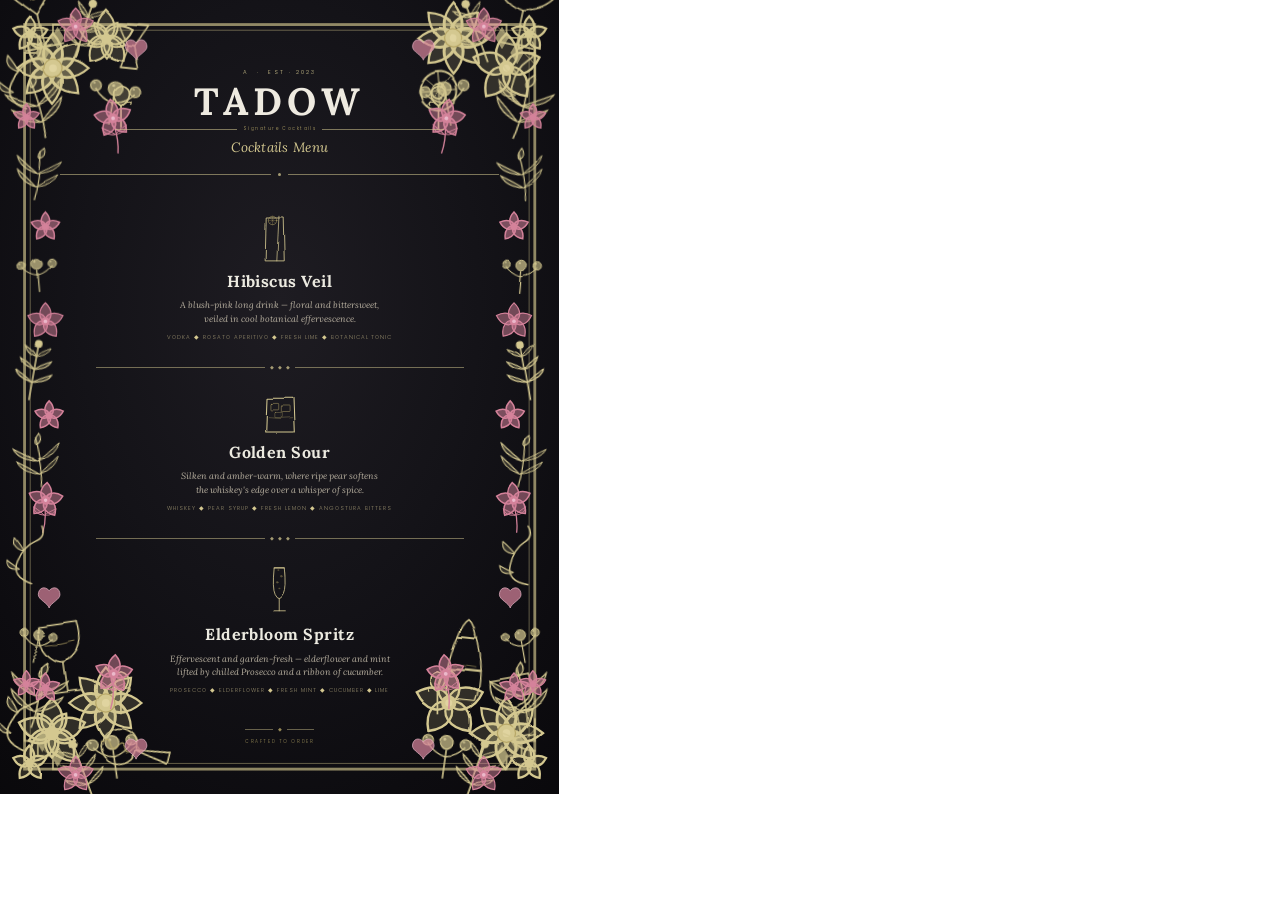
==== commit acf48483: "Redesign menu to match reference: dark background + pink botanical flowers - Changed background from" ====
--- a/cocktail-menu.html
+++ b/cocktail-menu.html
@@ -32,8 +32,8 @@
 .page {
   position: relative;
   width: 148mm; height: 210mm;
-  background: radial-gradient(ellipse 80% 90% at 50% 38%,
-    #1E4A39 0%, #1A4233 28%, #123026 58%, #0B1E17 100%);
+  background: radial-gradient(ellipse 85% 90% at 50% 38%,
+    #1E1C22 0%, #141318 42%, #0D0C10 72%, #080709 100%);
 }
 
 .deco {
@@ -46,28 +46,41 @@
   position: absolute; top: 0; left: 0;
   width: 148mm; height: 210mm;
   display: flex; flex-direction: column; align-items: center;
-  padding: 19mm 17mm 15mm;
+  padding: 18mm 16mm 13mm;
 }
 
 /* ── Masthead ── */
-.venue-name {
+.monogram {
   font-family: 'Poppins', sans-serif; font-weight: 300;
-  font-size: 5.5px; letter-spacing: 0.30em; color: #C0B080;
-  text-transform: uppercase; margin-bottom: 3mm; text-align: center;
-}
-.cocktails-title {
-  font-family: 'Lora', serif; font-weight: 700; font-size: 27px;
-  color: #D9B259; text-align: center; line-height: 1.05;
-  margin-bottom: 3.5mm; letter-spacing: 0.04em;
+  font-size: 5.5px; letter-spacing: 0.38em; color: #D4C890;
+  text-transform: uppercase; margin-bottom: 1.2mm; text-align: center;
+}
+.brand-name {
+  font-family: 'Lora', serif; font-weight: 700; font-size: 38px;
+  color: #EEEAE0; text-align: center; line-height: 1.0;
+  margin-bottom: 1.5mm; letter-spacing: 0.14em;
+}
+.est-rule {
+  display: flex; align-items: center; gap: 0; width: 75%; margin-bottom: 1.5mm;
+}
+.est-line { flex: 1; height: 0.35px; background: #D4C890; opacity: 0.55; }
+.est-text {
+  font-family: 'Poppins', sans-serif; font-weight: 300;
+  font-size: 4.5px; letter-spacing: 0.32em; color: #B8A868;
+  padding: 0 6px; white-space: nowrap;
+}
+.menu-script {
+  font-family: 'Lora', serif; font-weight: 400; font-style: italic;
+  font-size: 13.5px; color: #D4C890; text-align: center;
+  margin-bottom: 4.5mm; letter-spacing: 0.02em;
 }
 .sig-row {
-  display: flex; align-items: center; width: 100%; margin-bottom: 5mm;
-}
-.sig-line { flex: 1; height: 0.4px; background: #C9A24B; }
-.sig-text {
-  font-family: 'Poppins', sans-serif; font-weight: 300;
-  font-size: 5px; letter-spacing: 0.28em; color: #C9A24B;
-  padding: 0 5px; white-space: nowrap;
+  display: flex; align-items: center; width: 100%; margin-bottom: 4mm;
+}
+.sig-line { flex: 1; height: 0.35px; background: #D4C890; opacity: 0.55; }
+.sig-dot {
+  width: 3px; height: 3px; background: #D4C890;
+  border-radius: 50%; margin: 0 7px; opacity: 0.75;
 }
 
 /* ── Cocktail cards ── */
@@ -77,42 +90,42 @@
 }
 .cocktail { text-align: center; width: 100%; }
 .drink-name {
-  font-family: 'Lora', serif; font-weight: 700; font-size: 16.5px;
-  color: #D4AB52; margin-bottom: 2.2mm; letter-spacing: 0.025em;
+  font-family: 'Lora', serif; font-weight: 700; font-size: 16px;
+  color: #ECEAE0; margin-bottom: 2mm; letter-spacing: 0.03em;
 }
 .tasting-note {
   font-family: 'Lora', serif; font-weight: 400; font-style: italic;
-  font-size: 9.5px; color: #ECE2C4; line-height: 1.45;
-  margin-bottom: 2.5mm; padding: 0 2mm;
+  font-size: 9px; color: #B8B0A0; line-height: 1.5;
+  margin-bottom: 2mm; padding: 0 2mm;
 }
 .ingredients {
   font-family: 'Poppins', sans-serif; font-weight: 300;
-  font-size: 6px; letter-spacing: 0.18em; color: #8FB199;
-  text-transform: uppercase; line-height: 1.6;
-}
-.diamond { color: #C9A24B; }
-
-/* ── Divider between cocktails ── */
+  font-size: 5.5px; letter-spacing: 0.18em; color: #968C6C;
+  text-transform: uppercase; line-height: 1.65;
+}
+.diamond { color: #D4C890; }
+
+/* ── Dividers ── */
 .divider {
-  display: flex; align-items: center; width: 88%;
-}
-.div-line { flex: 1; height: 0.4px; background: #C9A24B; opacity: 0.8; }
-.div-diamonds {
-  display: flex; gap: 5px; padding: 0 6px;
-  font-size: 6px; color: #C9A24B; line-height: 1;
+  display: flex; align-items: center; width: 84%;
+}
+.div-line { flex: 1; height: 0.3px; background: #D4C890; opacity: 0.50; }
+.div-center {
+  display: flex; gap: 4px; padding: 0 5px;
+  font-size: 5px; color: #D4C890; line-height: 1; opacity: 0.75;
 }
 
 /* ── Footer ── */
-.footer { text-align: center; margin-top: 3mm; }
+.footer { text-align: center; margin-top: 2mm; }
 .footer-rule {
-  display: flex; align-items: center; gap: 0; margin-bottom: 2mm;
-}
-.footer-line { flex: 1; height: 0.4px; background: #C9A24B; opacity: 0.7; }
-.footer-diamond { font-size: 5px; color: #C9A24B; padding: 0 5px; }
+  display: flex; align-items: center; margin-bottom: 1.5mm;
+}
+.footer-line { flex: 1; height: 0.3px; background: #D4C890; opacity: 0.45; }
+.footer-diamond { font-size: 5px; color: #B8A868; padding: 0 5px; opacity: 0.8; }
 .footer-text {
   font-family: 'Poppins', sans-serif; font-weight: 300;
-  font-size: 5.5px; letter-spacing: 0.30em; color: #C0B890;
-  text-transform: uppercase;
+  font-size: 4.5px; letter-spacing: 0.35em; color: #B8A868;
+  text-transform: uppercase; opacity: 0.85;
 }
 </style>
 </head>
@@ -122,12 +135,10 @@
   <svg class="deco" viewBox="0 0 148 210" xmlns="http://www.w3.org/2000/svg">
 <defs>
   
-  <!-- heavier sketch for glassware -->
   <filter id="sketch" x="-30%" y="-30%" width="160%" height="160%">
     <feTurbulence type="fractalNoise" baseFrequency="0.045" numOctaves="2" seed="7" result="n"/>
     <feDisplacementMap in="SourceGraphic" in2="n" scale="2.3" xChannelSelector="R" yChannelSelector="G"/>
   </filter>
-  <!-- lighter wobble for botanicals -->
   <filter id="sketch-b" x="-20%" y="-20%" width="140%" height="140%">
     <feTurbulence type="fractalNoise" baseFrequency="0.035" numOctaves="2" seed="3" result="n"/>
     <feDisplacementMap in="SourceGraphic" in2="n" scale="0.9" xChannelSelector="R" yChannelSelector="G"/>
@@ -140,8 +151,7 @@
 <path d="M 0,0 C 3.60,-0.80 4.50,-5.80 0,-10.00 C -4.50,-5.80 -3.60,-0.80 0,0 Z" fill="#D4C890" fill-opacity="0.18" stroke="#D4C890" stroke-width="0.70" transform="rotate(288.0)"/>
   <circle r="2.2" fill="#D4C890"/>
   <circle r="1" fill="#E0D4A0"/>
-</symbol>
-  <symbol id="wf5b" viewBox="-12 -12 24 24" overflow="visible">
+</symbol> <symbol id="wf5b" viewBox="-12 -12 24 24" overflow="visible">
   <path d="M 0,0 C 3.60,-0.80 4.50,-5.80 0,-10.00 C -4.50,-5.80 -3.60,-0.80 0,0 Z" fill="#D4C890" fill-opacity="0.18" stroke="#D4C890" stroke-width="0.70" transform="rotate(0.0)"/>
 <path d="M 0,0 C 3.60,-0.80 4.50,-5.80 0,-10.00 C -4.50,-5.80 -3.60,-0.80 0,0 Z" fill="#D4C890" fill-opacity="0.18" stroke="#D4C890" stroke-width="0.70" transform="rotate(72.0)"/>
 <path d="M 0,0 C 3.60,-0.80 4.50,-5.80 0,-10.00 C -4.50,-5.80 -3.60,-0.80 0,0 Z" fill="#D4C890" fill-opacity="0.18" stroke="#D4C890" stroke-width="0.70" transform="rotate(144.0)"/>
@@ -153,8 +163,7 @@
 <path d="M 0,0 C 2.24,-0.56 2.80,-4.06 0,-7.00 C -2.80,-4.06 -2.24,-0.56 0,0 Z" fill="#D4C890" fill-opacity="0.18" stroke="#D4C890" stroke-width="0.70" transform="rotate(252.0)"/>
 <path d="M 0,0 C 2.24,-0.56 2.80,-4.06 0,-7.00 C -2.80,-4.06 -2.24,-0.56 0,0 Z" fill="#D4C890" fill-opacity="0.18" stroke="#D4C890" stroke-width="0.70" transform="rotate(324.0)"/>
   <circle r="2" fill="#D4C890"/>
-</symbol>
-  <symbol id="wf8" viewBox="-14 -14 28 28" overflow="visible">
+</symbol> <symbol id="wf8" viewBox="-14 -14 28 28" overflow="visible">
   <path d="M 0,0 C 3.34,-0.88 4.18,-6.38 0,-11.00 C -4.18,-6.38 -3.34,-0.88 0,0 Z" fill="#D4C890" fill-opacity="0.18" stroke="#D4C890" stroke-width="0.70" transform="rotate(0.0)"/>
 <path d="M 0,0 C 3.34,-0.88 4.18,-6.38 0,-11.00 C -4.18,-6.38 -3.34,-0.88 0,0 Z" fill="#D4C890" fill-opacity="0.18" stroke="#D4C890" stroke-width="0.70" transform="rotate(45.0)"/>
 <path d="M 0,0 C 3.34,-0.88 4.18,-6.38 0,-11.00 C -4.18,-6.38 -3.34,-0.88 0,0 Z" fill="#D4C890" fill-opacity="0.18" stroke="#D4C890" stroke-width="0.70" transform="rotate(90.0)"/>
@@ -173,34 +182,24 @@
 <path d="M 0,0 C 1.96,-0.56 2.45,-4.06 0,-7.00 C -2.45,-4.06 -1.96,-0.56 0,0 Z" fill="#D4C890" fill-opacity="0.18" stroke="#D4C890" stroke-width="0.70" transform="rotate(337.5)"/>
   <circle r="2.8" fill="#D4C890" stroke="#B8A868" stroke-width="0.4"/>
   <circle r="1.2" fill="#E0D4A0"/>
-</symbol>
-  <symbol id="bud" viewBox="-5 -14 10 16" overflow="visible">
+</symbol> <symbol id="bud" viewBox="-5 -14 10 16" overflow="visible">
   <line x1="0" y1="2" x2="0" y2="-6" stroke="#D4C890" stroke-width="0.6"/>
   <path d="M 0,-6 C 3,-8 4,-12 0,-13 C -4,-12 -3,-8 0,-6 Z"
         fill="#D4C890" fill-opacity="0.25" stroke="#D4C890" stroke-width="0.6"/>
-  <!-- two tiny sepals -->
   <path d="M -1,-7 Q -4,-8 -3,-6" stroke="#D4C890" stroke-width="0.4" fill="none"/>
   <path d="M  1,-7 Q  4,-8  3,-6" stroke="#D4C890" stroke-width="0.4" fill="none"/>
-</symbol>
-  <symbol id="berries" viewBox="-14 -20 28 22" overflow="visible">
-  <!-- main stem -->
+</symbol> <symbol id="berries" viewBox="-14 -20 28 22" overflow="visible">
   <path d="M 0,2 Q 0,-4, 0,-10" stroke="#D4C890" stroke-width="0.65" fill="none"/>
-  <!-- side stems -->
   <path d="M 0,-7 Q -5,-8, -8,-12" stroke="#D4C890" stroke-width="0.55" fill="none"/>
   <path d="M 0,-7 Q  5,-8,  8,-12" stroke="#D4C890" stroke-width="0.55" fill="none"/>
-  <!-- berries -->
   <circle cx="0"  cy="-13" r="2.8" fill="#D4C890" fill-opacity="0.7" stroke="#D4C890" stroke-width="0.5"/>
   <circle cx="-8" cy="-13" r="2.2" fill="#D4C890" fill-opacity="0.6" stroke="#D4C890" stroke-width="0.5"/>
   <circle cx="8"  cy="-13" r="2.2" fill="#D4C890" fill-opacity="0.6" stroke="#D4C890" stroke-width="0.5"/>
-  <!-- tiny highlight dots -->
   <circle cx="-0.8" cy="-14.2" r="0.6" fill="#E0D4A0" opacity="0.8"/>
   <circle cx="-8.8" cy="-14"   r="0.5" fill="#E0D4A0" opacity="0.7"/>
   <circle cx="7.2"  cy="-14"   r="0.5" fill="#E0D4A0" opacity="0.7"/>
-</symbol>
-  <symbol id="branch" viewBox="-16 -26 32 28" overflow="visible">
-  <!-- curved main stem -->
+</symbol> <symbol id="branch" viewBox="-16 -26 32 28" overflow="visible">
   <path d="M 0,2 Q 2,-8, 0,-24" stroke="#D4C890" stroke-width="0.65" fill="none"/>
-  <!-- leaf pairs -->
   <path d="M 0,-5  Q -9,-7, -11,-13 Q -5,-9, 0,-5"
         fill="#D4C890" fill-opacity="0.18" stroke="#D4C890" stroke-width="0.55"/>
   <path d="M 0,-5  Q  9,-7,  11,-13 Q  5,-9, 0,-5"
@@ -209,37 +208,64 @@
         fill="#D4C890" fill-opacity="0.18" stroke="#D4C890" stroke-width="0.55"/>
   <path d="M 0,-12 Q  10,-14,  12,-20 Q  5,-15, 0,-12"
         fill="#D4C890" fill-opacity="0.15" stroke="#D4C890" stroke-width="0.50"/>
-  <!-- tip leaf -->
   <path d="M 0,-20 Q 4,-22, 2,-26 Q -2,-22, 0,-20"
         fill="#D4C890" fill-opacity="0.20" stroke="#D4C890" stroke-width="0.55"/>
-</symbol>
-  <symbol id="herb" viewBox="-8 -22 16 24" overflow="visible">
-  <!-- main stem -->
+</symbol> <symbol id="herb" viewBox="-8 -22 16 24" overflow="visible">
   <path d="M 0,2 L 0,-20" stroke="#D4C890" stroke-width="0.60" fill="none"/>
-  <!-- pairs of small leaves -->
   <path d="M 0,-5  Q -6,-6, -7,-9  Q -3,-7, 0,-5"  fill="#D4C890" fill-opacity="0.2" stroke="#D4C890" stroke-width="0.45"/>
   <path d="M 0,-5  Q  6,-6,  7,-9  Q  3,-7, 0,-5"  fill="#D4C890" fill-opacity="0.15" stroke="#D4C890" stroke-width="0.40"/>
   <path d="M 0,-10 Q -5,-11,-6,-14 Q -2,-12, 0,-10" fill="#D4C890" fill-opacity="0.2" stroke="#D4C890" stroke-width="0.45"/>
   <path d="M 0,-10 Q  5,-11, 6,-14 Q  2,-12, 0,-10" fill="#D4C890" fill-opacity="0.15" stroke="#D4C890" stroke-width="0.40"/>
   <path d="M 0,-15 Q -4,-16,-5,-19 Q -1,-17, 0,-15" fill="#D4C890" fill-opacity="0.2" stroke="#D4C890" stroke-width="0.40"/>
   <path d="M 0,-15 Q  4,-16, 5,-19 Q  1,-17, 0,-15" fill="#D4C890" fill-opacity="0.15" stroke="#D4C890" stroke-width="0.35"/>
-  <!-- tip bud -->
   <circle cx="0" cy="-20" r="1.5" fill="#D4C890"/>
-</symbol>
-  <symbol id="tiny" viewBox="-7 -7 14 14" overflow="visible">
+</symbol> <symbol id="tiny" viewBox="-7 -7 14 14" overflow="visible">
   <path d="M 0,0 C 1.85,-0.44 2.31,-3.19 0,-5.50 C -2.31,-3.19 -1.85,-0.44 0,0 Z" fill="#D4C890" fill-opacity="0.18" stroke="#D4C890" stroke-width="0.70" transform="rotate(0.0)"/>
 <path d="M 0,0 C 1.85,-0.44 2.31,-3.19 0,-5.50 C -2.31,-3.19 -1.85,-0.44 0,0 Z" fill="#D4C890" fill-opacity="0.18" stroke="#D4C890" stroke-width="0.70" transform="rotate(72.0)"/>
 <path d="M 0,0 C 1.85,-0.44 2.31,-3.19 0,-5.50 C -2.31,-3.19 -1.85,-0.44 0,0 Z" fill="#D4C890" fill-opacity="0.18" stroke="#D4C890" stroke-width="0.70" transform="rotate(144.0)"/>
 <path d="M 0,0 C 1.85,-0.44 2.31,-3.19 0,-5.50 C -2.31,-3.19 -1.85,-0.44 0,0 Z" fill="#D4C890" fill-opacity="0.18" stroke="#D4C890" stroke-width="0.70" transform="rotate(216.0)"/>
 <path d="M 0,0 C 1.85,-0.44 2.31,-3.19 0,-5.50 C -2.31,-3.19 -1.85,-0.44 0,0 Z" fill="#D4C890" fill-opacity="0.18" stroke="#D4C890" stroke-width="0.70" transform="rotate(288.0)"/>
   <circle r="1.4" fill="#D4C890"/>
-</symbol>
-  <symbol id="tendril" viewBox="-10 -20 20 22" overflow="visible">
+</symbol> <symbol id="tendril" viewBox="-10 -20 20 22" overflow="visible">
   <path d="M 0,2 Q -8,0, -6,-6 Q -4,-12, 0,-14 Q 4,-16, 2,-20"
         stroke="#D4C890" stroke-width="0.55" fill="none" stroke-linecap="round"/>
-  <!-- tiny leaves on curve -->
   <path d="M -5,-3 Q -10,-2, -10,-6 Q -7,-4, -5,-3" fill="#D4C890" fill-opacity="0.18" stroke="#D4C890" stroke-width="0.40"/>
   <path d="M -4,-10 Q -9,-11,-8,-15 Q -5,-12,-4,-10" fill="#D4C890" fill-opacity="0.18" stroke="#D4C890" stroke-width="0.40"/>
+</symbol>
+  <symbol id="pink-wf5" viewBox="-12 -12 24 24" overflow="visible">
+  <path d="M 0,0 C 3.24,-0.72 4.05,-5.22 0,-9.00 C -4.05,-5.22 -3.24,-0.72 0,0 Z" fill="#D4829A" fill-opacity="0.50" stroke="#D4829A" stroke-width="0.60" transform="rotate(0.0)"/>
+<path d="M 0,0 C 3.24,-0.72 4.05,-5.22 0,-9.00 C -4.05,-5.22 -3.24,-0.72 0,0 Z" fill="#D4829A" fill-opacity="0.50" stroke="#D4829A" stroke-width="0.60" transform="rotate(72.0)"/>
+<path d="M 0,0 C 3.24,-0.72 4.05,-5.22 0,-9.00 C -4.05,-5.22 -3.24,-0.72 0,0 Z" fill="#D4829A" fill-opacity="0.50" stroke="#D4829A" stroke-width="0.60" transform="rotate(144.0)"/>
+<path d="M 0,0 C 3.24,-0.72 4.05,-5.22 0,-9.00 C -4.05,-5.22 -3.24,-0.72 0,0 Z" fill="#D4829A" fill-opacity="0.50" stroke="#D4829A" stroke-width="0.60" transform="rotate(216.0)"/>
+<path d="M 0,0 C 3.24,-0.72 4.05,-5.22 0,-9.00 C -4.05,-5.22 -3.24,-0.72 0,0 Z" fill="#D4829A" fill-opacity="0.50" stroke="#D4829A" stroke-width="0.60" transform="rotate(288.0)"/>
+  <circle r="2" fill="#D4829A"/>
+  <circle r="0.9" fill="#EBB8CA"/>
+</symbol> <symbol id="pink-tiny" viewBox="-7 -7 14 14" overflow="visible">
+  <path d="M 0,0 C 1.85,-0.44 2.31,-3.19 0,-5.50 C -2.31,-3.19 -1.85,-0.44 0,0 Z" fill="#D4829A" fill-opacity="0.55" stroke="#D4829A" stroke-width="0.55" transform="rotate(0.0)"/>
+<path d="M 0,0 C 1.85,-0.44 2.31,-3.19 0,-5.50 C -2.31,-3.19 -1.85,-0.44 0,0 Z" fill="#D4829A" fill-opacity="0.55" stroke="#D4829A" stroke-width="0.55" transform="rotate(72.0)"/>
+<path d="M 0,0 C 1.85,-0.44 2.31,-3.19 0,-5.50 C -2.31,-3.19 -1.85,-0.44 0,0 Z" fill="#D4829A" fill-opacity="0.55" stroke="#D4829A" stroke-width="0.55" transform="rotate(144.0)"/>
+<path d="M 0,0 C 1.85,-0.44 2.31,-3.19 0,-5.50 C -2.31,-3.19 -1.85,-0.44 0,0 Z" fill="#D4829A" fill-opacity="0.55" stroke="#D4829A" stroke-width="0.55" transform="rotate(216.0)"/>
+<path d="M 0,0 C 1.85,-0.44 2.31,-3.19 0,-5.50 C -2.31,-3.19 -1.85,-0.44 0,0 Z" fill="#D4829A" fill-opacity="0.55" stroke="#D4829A" stroke-width="0.55" transform="rotate(288.0)"/>
+  <circle r="1.3" fill="#D4829A"/>
+</symbol> <symbol id="pink-bloom" viewBox="-9 -22 18 24" overflow="visible">
+  <path d="M 0,2 Q 1,-3 0,-8" stroke="#D4829A" stroke-width="0.50" fill="none"/>
+  <path d="M 0,-5 Q -4,-5 -4.5,-8 Q -1,-6 0,-5" fill="#D4829A" fill-opacity="0.20" stroke="#D4829A" stroke-width="0.35"/>
+  <path d="M 0,-5 Q  4,-5  4.5,-8 Q  1,-6 0,-5" fill="#D4829A" fill-opacity="0.15" stroke="#D4829A" stroke-width="0.30"/>
+  <g transform="translate(0,-11)">
+    <path d="M 0,0 C 2.52,-0.56 3.15,-4.06 0,-7.00 C -3.15,-4.06 -2.52,-0.56 0,0 Z" fill="#D4829A" fill-opacity="0.50" stroke="#D4829A" stroke-width="0.58" transform="rotate(0.0)"/>
+<path d="M 0,0 C 2.52,-0.56 3.15,-4.06 0,-7.00 C -3.15,-4.06 -2.52,-0.56 0,0 Z" fill="#D4829A" fill-opacity="0.50" stroke="#D4829A" stroke-width="0.58" transform="rotate(72.0)"/>
+<path d="M 0,0 C 2.52,-0.56 3.15,-4.06 0,-7.00 C -3.15,-4.06 -2.52,-0.56 0,0 Z" fill="#D4829A" fill-opacity="0.50" stroke="#D4829A" stroke-width="0.58" transform="rotate(144.0)"/>
+<path d="M 0,0 C 2.52,-0.56 3.15,-4.06 0,-7.00 C -3.15,-4.06 -2.52,-0.56 0,0 Z" fill="#D4829A" fill-opacity="0.50" stroke="#D4829A" stroke-width="0.58" transform="rotate(216.0)"/>
+<path d="M 0,0 C 2.52,-0.56 3.15,-4.06 0,-7.00 C -3.15,-4.06 -2.52,-0.56 0,0 Z" fill="#D4829A" fill-opacity="0.50" stroke="#D4829A" stroke-width="0.58" transform="rotate(288.0)"/>
+    <circle r="1.8" fill="#D4829A"/>
+    <circle r="0.7" fill="#EBB8CA"/>
+  </g>
+</symbol> <symbol id="pink-heart" viewBox="-5 -6 10 11" overflow="visible">
+  <path d="M 0,4 C -0.5,2 -4.5,0.5 -4.5,-1.5
+           C -4.5,-4.2 -2,-5.5 0,-3.2
+           C 2,-5.5 4.5,-4.2 4.5,-1.5
+           C 4.5,0.5 0.5,2 0,4 Z"
+        fill="#D4829A" fill-opacity="0.72" stroke="#EBB8CA" stroke-width="0.28"/>
 </symbol>
   <symbol id="martini" viewBox="-17 -40 34 44" overflow="visible">
   <g filter="url(#sketch)" stroke="#D4C890" stroke-width="0.80" fill="none" stroke-linecap="round" stroke-linejoin="round">
@@ -248,20 +274,17 @@
     <line x1="14"  y1="-36" x2="0"  y2="-20"/>
     <line x1="0"   y1="-20" x2="0"  y2="-3"/>
     <line x1="-10" y1="-3"  x2="10" y2="-3"/>
-    <!-- olive on pick -->
     <circle cx="0" cy="-30" r="2.2" stroke="#B8A868" stroke-width="0.55"/>
     <line x1="0" y1="-27.8" x2="0" y2="-34" stroke="#B8A868" stroke-width="0.45"/>
   </g>
-</symbol>
-  <symbol id="coupe" viewBox="-17 -36 34 40" overflow="visible">
+</symbol> <symbol id="coupe" viewBox="-17 -36 34 40" overflow="visible">
   <g filter="url(#sketch)" stroke="#D4C890" stroke-width="0.80" fill="none" stroke-linecap="round" stroke-linejoin="round">
     <path d="M -15,-32 Q -10,-24 0,-22 Q 10,-24 15,-32"/>
     <line x1="-15" y1="-32" x2="15" y2="-32"/>
     <line x1="0" y1="-22" x2="0" y2="-4"/>
     <line x1="-9" y1="-4" x2="9" y2="-4"/>
   </g>
-</symbol>
-  <symbol id="wine-glass" viewBox="-13 -44 26 48" overflow="visible">
+</symbol> <symbol id="wine-glass" viewBox="-13 -44 26 48" overflow="visible">
   <g filter="url(#sketch)" stroke="#D4C890" stroke-width="0.80" fill="none" stroke-linecap="round" stroke-linejoin="round">
     <path d="M -10,-40 Q -12,-28 -6,-23 Q -3,-20 0,-20 Q 3,-20 6,-23 Q 12,-28 10,-40"/>
     <line x1="-10" y1="-40" x2="10" y2="-40"/>
@@ -269,29 +292,24 @@
     <line x1="0" y1="-20" x2="0" y2="-4"/>
     <line x1="-8" y1="-4" x2="8" y2="-4"/>
   </g>
-</symbol>
-  <symbol id="nick-nora" viewBox="-14 -40 28 44" overflow="visible">
+</symbol> <symbol id="nick-nora" viewBox="-14 -40 28 44" overflow="visible">
   <g filter="url(#sketch)" stroke="#D4C890" stroke-width="0.80" fill="none" stroke-linecap="round" stroke-linejoin="round">
     <path d="M -10,-36 Q -12,-28 -7,-23 Q -3,-20 0,-20 Q 3,-20 7,-23 Q 12,-28 10,-36"/>
     <line x1="-10" y1="-36" x2="10" y2="-36"/>
     <line x1="0" y1="-20" x2="0" y2="-4"/>
     <line x1="-8" y1="-4" x2="8" y2="-4"/>
   </g>
-</symbol>
-  <symbol id="highball" viewBox="-11 -42 32 46" overflow="visible">
+</symbol> <symbol id="highball" viewBox="-11 -42 32 46" overflow="visible">
   <g filter="url(#sketch)" stroke="#D4C890" stroke-width="0.80" fill="none" stroke-linecap="round" stroke-linejoin="round">
     <path d="M -8,-38 L -9,2 L 9,2 L 8,-38 Z"/>
-    <!-- straw -->
     <line x1="4" y1="-40" x2="2" y2="2" stroke="#D4C890" stroke-width="0.75" opacity="0.9"/>
-    <!-- lime wheel -->
     <circle cx="-2" cy="-36" r="4" stroke="#B8A868" stroke-width="0.55" opacity="0.85"/>
     <line x1="-2" y1="-40" x2="-2" y2="-32" stroke="#B8A868" stroke-width="0.40" opacity="0.65"/>
     <line x1="-6" y1="-36" x2="2"  y2="-36" stroke="#B8A868" stroke-width="0.40" opacity="0.65"/>
     <line x1="-5" y1="-39" x2="1"  y2="-33" stroke="#B8A868" stroke-width="0.30" opacity="0.55"/>
     <line x1="-5" y1="-33" x2="1"  y2="-39" stroke="#B8A868" stroke-width="0.30" opacity="0.55"/>
   </g>
-</symbol>
-  <symbol id="rocks" viewBox="-12 -28 24 32" overflow="visible">
+</symbol> <symbol id="rocks" viewBox="-12 -28 24 32" overflow="visible">
   <g filter="url(#sketch)" stroke="#D4C890" stroke-width="0.80" fill="none" stroke-linecap="round" stroke-linejoin="round">
     <path d="M -10,-24 L -11,2 L 11,2 L 10,-24 Z"/>
     <rect x="-7" y="-20" width="6" height="5" rx="0.5" stroke="#B8A868" stroke-width="0.50" opacity="0.75"/>
@@ -299,8 +317,7 @@
     <rect x="-4" y="-13" width="5" height="4" rx="0.5" stroke="#B8A868" stroke-width="0.40" opacity="0.65"/>
     <path d="M -9,-9 Q 0,-8 9,-9" stroke="#B8A868" stroke-width="0.40" opacity="0.65"/>
   </g>
-</symbol>
-  <symbol id="flute" viewBox="-8 -48 16 52" overflow="visible">
+</symbol> <symbol id="flute" viewBox="-8 -48 16 52" overflow="visible">
   <g filter="url(#sketch)" stroke="#D4C890" stroke-width="0.80" fill="none" stroke-linecap="round" stroke-linejoin="round">
     <path d="M -5,-44 Q -7,-24 -4,-18 Q -2,-14 0,-14 Q 2,-14 4,-18 Q 7,-24 5,-44 Z"/>
     <line x1="-5" y1="-44" x2="5" y2="-44"/>
@@ -320,16 +337,14 @@
     <line x1="-9" y1="-14" x2="9" y2="-14" stroke-width="1.1"/>
     <path d="M -6,-16 Q 0,-17 6,-16" stroke="#B8A868" stroke-width="0.40" opacity="0.75"/>
   </g>
-</symbol>
-  <symbol id="jigger" viewBox="-10 -28 20 30" overflow="visible">
+</symbol> <symbol id="jigger" viewBox="-10 -28 20 30" overflow="visible">
   <g filter="url(#sketch)" stroke="#D4C890" stroke-width="0.80" fill="none" stroke-linecap="round" stroke-linejoin="round">
     <path d="M -8,-24 L -1.5,-12 L 1.5,-12 L 8,-24 Z"/>
     <line x1="-8" y1="-24" x2="8" y2="-24"/>
     <path d="M -1.5,-12 L -5,0 L 5,0 L 1.5,-12 Z"/>
     <line x1="-5" y1="0" x2="5" y2="0"/>
   </g>
-</symbol>
-  <symbol id="strainer" viewBox="-22 -12 44 14" overflow="visible">
+</symbol> <symbol id="strainer" viewBox="-22 -12 44 14" overflow="visible">
   <g filter="url(#sketch)" stroke="#D4C890" stroke-width="0.80" fill="none" stroke-linecap="round" stroke-linejoin="round">
     <circle cx="-5" cy="0" r="9"/>
     <path d="M -14,0 Q -12,-4 -10,0 Q -8,4 -6,0 Q -4,-4 -2,0 Q 0,4 2,0 Q 4,-4 6,0"
@@ -338,8 +353,7 @@
     <line x1="4"  y1="0"  x2="21" y2="3"/>
     <line x1="21" y1="-3" x2="21" y2="3" stroke-linecap="round"/>
   </g>
-</symbol>
-  <symbol id="citrus" viewBox="-10 -10 20 20" overflow="visible">
+</symbol> <symbol id="citrus" viewBox="-10 -10 20 20" overflow="visible">
   <g filter="url(#sketch)" stroke="#D4C890" stroke-width="0.80" fill="none" stroke-linecap="round">
     <circle cx="0" cy="0" r="8"/>
     <circle cx="0" cy="0" r="3"/>
@@ -352,17 +366,14 @@
   <symbol id="icon-hb" viewBox="-11 -42 32 46" overflow="visible">
   <g filter="url(#sketch)" stroke="#D4C890" stroke-width="0.80" fill="none" stroke-linecap="round" stroke-linejoin="round">
     <path d="M -8,-38 L -9,2 L 9,2 L 8,-38 Z"/>
-    <!-- straw -->
     <line x1="4" y1="-40" x2="2" y2="2" stroke="#D4C890" stroke-width="0.75" opacity="0.9"/>
-    <!-- lime wheel -->
     <circle cx="-2" cy="-36" r="4" stroke="#B8A868" stroke-width="0.55" opacity="0.85"/>
     <line x1="-2" y1="-40" x2="-2" y2="-32" stroke="#B8A868" stroke-width="0.40" opacity="0.65"/>
     <line x1="-6" y1="-36" x2="2"  y2="-36" stroke="#B8A868" stroke-width="0.40" opacity="0.65"/>
     <line x1="-5" y1="-39" x2="1"  y2="-33" stroke="#B8A868" stroke-width="0.30" opacity="0.55"/>
     <line x1="-5" y1="-33" x2="1"  y2="-39" stroke="#B8A868" stroke-width="0.30" opacity="0.55"/>
   </g>
-</symbol>
-  <symbol id="icon-rk" viewBox="-12 -28 24 32" overflow="visible">
+</symbol> <symbol id="icon-rk" viewBox="-12 -28 24 32" overflow="visible">
   <g filter="url(#sketch)" stroke="#D4C890" stroke-width="0.80" fill="none" stroke-linecap="round" stroke-linejoin="round">
     <path d="M -10,-24 L -11,2 L 11,2 L 10,-24 Z"/>
     <rect x="-7" y="-20" width="6" height="5" rx="0.5" stroke="#B8A868" stroke-width="0.50" opacity="0.75"/>
@@ -370,8 +381,7 @@
     <rect x="-4" y="-13" width="5" height="4" rx="0.5" stroke="#B8A868" stroke-width="0.40" opacity="0.65"/>
     <path d="M -9,-9 Q 0,-8 9,-9" stroke="#B8A868" stroke-width="0.40" opacity="0.65"/>
   </g>
-</symbol>
-  <symbol id="icon-fl" viewBox="-8 -48 16 52" overflow="visible">
+</symbol> <symbol id="icon-fl" viewBox="-8 -48 16 52" overflow="visible">
   <g filter="url(#sketch)" stroke="#D4C890" stroke-width="0.80" fill="none" stroke-linecap="round" stroke-linejoin="round">
     <path d="M -5,-44 Q -7,-24 -4,-18 Q -2,-14 0,-14 Q 2,-14 4,-18 Q 7,-24 5,-44 Z"/>
     <line x1="-5" y1="-44" x2="5" y2="-44"/>
@@ -385,155 +395,168 @@
 </symbol>
 </defs>
 
-<!-- ── Art Deco Frame ── -->
-<rect x="6.5" y="6.5" width="135" height="197" fill="none" stroke="#D4C890" stroke-width="0.85"/>
-<rect x="8.2" y="8.2" width="131.6" height="193.6" fill="none" stroke="#D4C890" stroke-width="0.35"/>
-
-<!-- ── Corner ornaments ── -->
-<g stroke="#D4C890" fill="none">
+<!-- Art Deco frame -->
+<rect x="6.5" y="6.5" width="135" height="197" fill="none" stroke="#D4C890" stroke-width="0.75" opacity="0.65"/>
+<rect x="8.0" y="8.0" width="132" height="194" fill="none" stroke="#D4C890" stroke-width="0.28" opacity="0.40"/>
+
+<!-- Corner ornaments -->
+<g stroke="#D4C890" fill="none" opacity="0.80">
   <!-- TL -->
   <polyline points="6.5,20 6.5,14 10,14 10,10 14,10 14,6.5 20,6.5" stroke-width="0.5"/>
-  <path d="M 6.5,17 Q 11.5,11.5 17,6.5"  stroke-width="0.35" opacity="0.8"/>
-  <path d="M 6.5,14 Q 10,10 14,6.5"       stroke-width="0.25" opacity="0.55"/>
-  <polygon points="10,14 11.2,12 12.4,14 11.2,16" fill="#D4C890" opacity="0.9"/>
-  <polygon points="14,10 15.2,8  16.4,10 15.2,12" fill="#D4C890" opacity="0.9"/>
+  <path d="M 6.5,17 Q 11.5,11.5 17,6.5" stroke-width="0.28" opacity="0.6"/>
+  <polygon points="10,14 11.2,12 12.4,14 11.2,16" fill="#D4C890" opacity="0.85"/>
+  <polygon points="14,10 15.2,8  16.4,10 15.2,12" fill="#D4C890" opacity="0.85"/>
   <!-- TR -->
   <polyline points="141.5,20 141.5,14 138,14 138,10 134,10 134,6.5 128,6.5" stroke-width="0.5"/>
-  <path d="M 141.5,17 Q 136.5,11.5 131,6.5" stroke-width="0.35" opacity="0.8"/>
-  <polygon points="138,14 136.8,12 135.6,14 136.8,16" fill="#D4C890" opacity="0.9"/>
-  <polygon points="134,10 132.8,8  131.6,10 132.8,12" fill="#D4C890" opacity="0.9"/>
+  <path d="M 141.5,17 Q 136.5,11.5 131,6.5" stroke-width="0.28" opacity="0.6"/>
+  <polygon points="138,14 136.8,12 135.6,14 136.8,16" fill="#D4C890" opacity="0.85"/>
+  <polygon points="134,10 132.8,8  131.6,10 132.8,12" fill="#D4C890" opacity="0.85"/>
   <!-- BL -->
   <polyline points="6.5,190 6.5,196 10,196 10,200 14,200 14,203.5 20,203.5" stroke-width="0.5"/>
-  <path d="M 6.5,193 Q 11.5,198.5 17,203.5" stroke-width="0.35" opacity="0.8"/>
-  <polygon points="10,196 11.2,198 12.4,196 11.2,194" fill="#D4C890" opacity="0.9"/>
-  <polygon points="14,200 15.2,202 16.4,200 15.2,198" fill="#D4C890" opacity="0.9"/>
+  <path d="M 6.5,193 Q 11.5,198.5 17,203.5" stroke-width="0.28" opacity="0.6"/>
+  <polygon points="10,196 11.2,198 12.4,196 11.2,194" fill="#D4C890" opacity="0.85"/>
+  <polygon points="14,200 15.2,202 16.4,200 15.2,198" fill="#D4C890" opacity="0.85"/>
   <!-- BR -->
   <polyline points="141.5,190 141.5,196 138,196 138,200 134,200 134,203.5 128,203.5" stroke-width="0.5"/>
-  <path d="M 141.5,193 Q 136.5,198.5 131,203.5" stroke-width="0.35" opacity="0.8"/>
-  <polygon points="138,196 136.8,198 135.6,196 136.8,194" fill="#D4C890" opacity="0.9"/>
-  <polygon points="134,200 132.8,202 131.6,200 132.8,198" fill="#D4C890" opacity="0.9"/>
-</g>
-
-<!-- ════════════════════════════════
-     TOP-LEFT corner cluster
-     ════════════════════════════════ -->
-<!-- flowers -->
+  <path d="M 141.5,193 Q 136.5,198.5 131,203.5" stroke-width="0.28" opacity="0.6"/>
+  <polygon points="138,196 136.8,198 135.6,196 136.8,194" fill="#D4C890" opacity="0.85"/>
+  <polygon points="134,200 132.8,202 131.6,200 132.8,198" fill="#D4C890" opacity="0.85"/>
+</g>
+
+<!-- ═══════════════════════════════
+     TOP-LEFT cluster
+     ═══════════════════════════════ -->
 <g filter="url(#sketch-b)" ><use href="#wf8" x="2.00" y="6.00" width="24" height="24"/></g>
 <g filter="url(#sketch-b)" ><use href="#wf5b" x="19.00" y="1.00" width="18" height="18"/></g>
 <g filter="url(#sketch-b)" ><use href="#tiny" x="2.00" y="3.00" width="12" height="12"/></g>
-<g filter="url(#sketch-b)" ><use href="#tiny" x="31.00" y="17.00" width="10" height="10"/></g>
 <g filter="url(#sketch-b)" ><use href="#bud" x="26.00" y="22.00" width="12" height="12"/></g>
-<!-- botanicals -->
 <g filter="url(#sketch-b)" transform="rotate(-15,10,28)"><use href="#branch" x="0.00" y="14.00" width="20" height="28"/></g>
 <g filter="url(#sketch-b)" transform="rotate(10,30,26)"><use href="#berries" x="21.00" y="16.00" width="18" height="20"/></g>
 <g filter="url(#sketch-b)" transform="rotate(20,22,8)"><use href="#herb" x="16.00" y="-2.00" width="12" height="20"/></g>
 <g filter="url(#sketch-b)" transform="rotate(5,8,20)"><use href="#tendril" x="0.00" y="9.00" width="16" height="22"/></g>
-<!-- glassware (sketch) -->
 <g transform="translate(12,14) rotate(-12) scale(0.52)">
   <use href="#martini" x="-17" y="-40" width="34" height="44"/>
 </g>
 <g transform="translate(34,18) rotate(6) scale(0.48)">
   <use href="#jigger" x="-10" y="-28" width="20" height="30"/>
 </g>
-
-<!-- ════════════════════════════════
-     TOP-RIGHT corner cluster
-     ════════════════════════════════ -->
+<use href="#pink-wf5" x="13.50" y="0.50" width="13" height="13" />
+<use href="#pink-bloom" x="23.50" y="22.50" width="13" height="19" transform="rotate(-8,30,32)"/>
+<use href="#pink-tiny" x="2.50" y="26.50" width="9" height="9" />
+<use href="#pink-heart" x="32.50" y="9.50" width="7" height="7" />
+
+<!-- ═══════════════════════════════
+     TOP-RIGHT cluster
+     ═══════════════════════════════ -->
 <g filter="url(#sketch-b)" ><use href="#wf5" x="123.00" y="7.00" width="22" height="22"/></g>
 <g filter="url(#sketch-b)" ><use href="#wf8" x="108.00" y="-2.00" width="24" height="24"/></g>
 <g filter="url(#sketch-b)" ><use href="#tiny" x="134.00" y="3.00" width="12" height="12"/></g>
-<g filter="url(#sketch-b)" ><use href="#tiny" x="107.00" y="17.00" width="10" height="10"/></g>
 <g filter="url(#sketch-b)" ><use href="#bud" x="110.00" y="22.00" width="12" height="12"/></g>
 <g filter="url(#sketch-b)" transform="rotate(15,138,28)"><use href="#branch" x="128.00" y="14.00" width="20" height="28"/></g>
 <g filter="url(#sketch-b)" transform="rotate(-10,118,26)"><use href="#berries" x="109.00" y="16.00" width="18" height="20"/></g>
 <g filter="url(#sketch-b)" transform="rotate(-20,126,8)"><use href="#herb" x="120.00" y="-2.00" width="12" height="20"/></g>
 <g filter="url(#sketch-b)" transform="rotate(-5,140,20)"><use href="#tendril" x="132.00" y="9.00" width="16" height="22"/></g>
-<!-- glassware -->
 <g transform="translate(136,14) rotate(12) scale(0.52)">
   <use href="#coupe" x="-17" y="-36" width="34" height="40"/>
 </g>
 <g transform="translate(116,24) rotate(-5) scale(0.62)">
   <use href="#citrus" x="-10" y="-10" width="20" height="20"/>
 </g>
-
-<!-- ════════════════════════════════
-     BOTTOM-LEFT corner cluster
-     ════════════════════════════════ -->
+<use href="#pink-wf5" x="121.50" y="0.50" width="13" height="13" />
+<use href="#pink-bloom" x="111.50" y="22.50" width="13" height="19" transform="rotate(8,118,32)"/>
+<use href="#pink-tiny" x="136.50" y="26.50" width="9" height="9" />
+<use href="#pink-heart" x="108.50" y="9.50" width="7" height="7" />
+
+<!-- ═══════════════════════════════
+     BOTTOM-LEFT cluster
+     ═══════════════════════════════ -->
 <g filter="url(#sketch-b)" ><use href="#wf5b" x="3.00" y="183.00" width="22" height="22"/></g>
 <g filter="url(#sketch-b)" ><use href="#wf8" x="16.00" y="174.00" width="24" height="24"/></g>
 <g filter="url(#sketch-b)" ><use href="#tiny" x="2.00" y="196.00" width="12" height="12"/></g>
-<g filter="url(#sketch-b)" ><use href="#tiny" x="31.00" y="187.00" width="10" height="10"/></g>
 <g filter="url(#sketch-b)" ><use href="#bud" x="26.00" y="177.00" width="12" height="12"/></g>
 <g filter="url(#sketch-b)" transform="rotate(10,10,184)"><use href="#branch" x="0.00" y="170.00" width="20" height="28"/></g>
 <g filter="url(#sketch-b)" transform="rotate(-8,30,199)"><use href="#berries" x="21.00" y="189.00" width="18" height="20"/></g>
 <g filter="url(#sketch-b)" transform="rotate(-20,22,204)"><use href="#herb" x="16.00" y="194.00" width="12" height="20"/></g>
 <g filter="url(#sketch-b)" transform="rotate(10,8,190)"><use href="#tendril" x="0.00" y="179.00" width="16" height="22"/></g>
-<!-- glassware -->
 <g transform="translate(18,185) rotate(-8) scale(0.50)">
   <use href="#wine-glass" x="-13" y="-44" width="26" height="48"/>
 </g>
 <g transform="translate(34,198) rotate(14) scale(0.52)">
   <use href="#strainer" x="-22" y="-12" width="44" height="14"/>
 </g>
-
-<!-- ════════════════════════════════
-     BOTTOM-RIGHT corner cluster
-     ════════════════════════════════ -->
+<use href="#pink-wf5" x="13.50" y="198.50" width="13" height="13" />
+<use href="#pink-bloom" x="23.50" y="169.50" width="13" height="19" transform="rotate(5,30,179)"/>
+<use href="#pink-tiny" x="2.50" y="176.50" width="9" height="9" />
+<use href="#pink-heart" x="32.50" y="194.50" width="7" height="7" />
+
+<!-- ═══════════════════════════════
+     BOTTOM-RIGHT cluster
+     ═══════════════════════════════ -->
 <g filter="url(#sketch-b)" ><use href="#wf8" x="122.00" y="182.00" width="24" height="24"/></g>
 <g filter="url(#sketch-b)" ><use href="#wf5" x="108.00" y="175.00" width="22" height="22"/></g>
 <g filter="url(#sketch-b)" ><use href="#tiny" x="134.00" y="196.00" width="12" height="12"/></g>
-<g filter="url(#sketch-b)" ><use href="#tiny" x="107.00" y="187.00" width="10" height="10"/></g>
 <g filter="url(#sketch-b)" ><use href="#bud" x="110.00" y="177.00" width="12" height="12"/></g>
 <g filter="url(#sketch-b)" transform="rotate(-10,138,184)"><use href="#branch" x="128.00" y="170.00" width="20" height="28"/></g>
 <g filter="url(#sketch-b)" transform="rotate(8,118,199)"><use href="#berries" x="109.00" y="189.00" width="18" height="20"/></g>
 <g filter="url(#sketch-b)" transform="rotate(20,126,204)"><use href="#herb" x="120.00" y="194.00" width="12" height="20"/></g>
 <g filter="url(#sketch-b)" transform="rotate(-10,140,190)"><use href="#tendril" x="132.00" y="179.00" width="16" height="22"/></g>
-<!-- glassware -->
 <g transform="translate(122,184) rotate(6) scale(0.48)">
   <use href="#shaker" x="-12" y="-44" width="24" height="48"/>
 </g>
 <g transform="translate(138,197) rotate(-10) scale(0.50)">
   <use href="#nick-nora" x="-14" y="-40" width="28" height="44"/>
 </g>
-
-<!-- ════════════════════════════════
+<use href="#pink-wf5" x="121.50" y="198.50" width="13" height="13" />
+<use href="#pink-bloom" x="111.50" y="169.50" width="13" height="19" transform="rotate(-5,118,179)"/>
+<use href="#pink-tiny" x="136.50" y="176.50" width="9" height="9" />
+<use href="#pink-heart" x="108.50" y="194.50" width="7" height="7" />
+
+<!-- ═══════════════════════════════
      LEFT garland
-     ════════════════════════════════ -->
+     ═══════════════════════════════ -->
 <g filter="url(#sketch-b)" transform="rotate(8,10,46)"><use href="#branch" x="2.00" y="34.00" width="16" height="24"/></g>
-<g filter="url(#sketch-b)" ><use href="#tiny" x="7.50" y="60.00" width="11" height="0"/></g>
+<use href="#pink-tiny" x="7.00" y="55.00" width="10" height="10" />
 <g filter="url(#sketch-b)" transform="rotate(-5,10,72)"><use href="#berries" x="3.00" y="63.00" width="14" height="18"/></g>
-<g filter="url(#sketch-b)" transform="rotate(5,13,85)"><use href="#wf5" x="4.50" y="85.00" width="17" height="0"/></g>
+<use href="#pink-wf5" x="5.50" y="78.50" width="13" height="13" />
 <g filter="url(#sketch-b)" transform="rotate(10,9,98)"><use href="#herb" x="3.50" y="89.00" width="11" height="18"/></g>
-<g filter="url(#sketch-b)" ><use href="#tiny" x="8.00" y="110.00" width="10" height="0"/></g>
+<use href="#pink-tiny" x="8.00" y="105.00" width="10" height="10" />
 <g filter="url(#sketch-b)" transform="rotate(-8,10,122)"><use href="#branch" x="2.00" y="110.00" width="16" height="24"/></g>
-<g filter="url(#sketch-b)" transform="rotate(-5,13,136)"><use href="#wf5b" x="5.00" y="136.00" width="16" height="0"/></g>
-<g filter="url(#sketch-b)" transform="rotate(5,9,148)"><use href="#tendril" x="2.00" y="138.00" width="14" height="20"/></g>
-<g filter="url(#sketch-b)" ><use href="#tiny" x="8.00" y="160.00" width="10" height="0"/></g>
+<use href="#pink-bloom" x="6.00" y="124.50" width="12" height="17" transform="rotate(5,12,133)"/>
+<g filter="url(#sketch-b)" transform="rotate(5,9,147)"><use href="#tendril" x="2.00" y="137.00" width="14" height="20"/></g>
+<use href="#pink-heart" x="9.50" y="154.50" width="7" height="7" />
 <g filter="url(#sketch-b)" transform="rotate(10,10,170)"><use href="#berries" x="3.00" y="161.00" width="14" height="18"/></g>
-
-<!-- ════════════════════════════════
+<use href="#pink-tiny" x="7.00" y="177.00" width="10" height="10" />
+
+<!-- ═══════════════════════════════
      RIGHT garland
-     ════════════════════════════════ -->
+     ═══════════════════════════════ -->
 <g filter="url(#sketch-b)" transform="rotate(-8,138,46)"><use href="#branch" x="130.00" y="34.00" width="16" height="24"/></g>
-<g filter="url(#sketch-b)" ><use href="#tiny" x="129.50" y="60.00" width="11" height="0"/></g>
+<use href="#pink-tiny" x="131.00" y="55.00" width="10" height="10" />
 <g filter="url(#sketch-b)" transform="rotate(5,138,72)"><use href="#berries" x="131.00" y="63.00" width="14" height="18"/></g>
-<g filter="url(#sketch-b)" transform="rotate(-5,135,86)"><use href="#wf8" x="126.50" y="86.00" width="17" height="0"/></g>
-<g filter="url(#sketch-b)" transform="rotate(-10,139,99)"><use href="#herb" x="133.50" y="90.00" width="11" height="18"/></g>
-<g filter="url(#sketch-b)" ><use href="#tiny" x="130.00" y="111.00" width="10" height="0"/></g>
-<g filter="url(#sketch-b)" transform="rotate(8,138,123)"><use href="#branch" x="130.00" y="111.00" width="16" height="24"/></g>
-<g filter="url(#sketch-b)" transform="rotate(5,135,137)"><use href="#wf5" x="127.00" y="137.00" width="16" height="0"/></g>
-<g filter="url(#sketch-b)" transform="rotate(-5,139,149)"><use href="#tendril" x="132.00" y="139.00" width="14" height="20"/></g>
-<g filter="url(#sketch-b)" ><use href="#tiny" x="130.00" y="161.00" width="10" height="0"/></g>
-<g filter="url(#sketch-b)" transform="rotate(-10,138,171)"><use href="#berries" x="131.00" y="162.00" width="14" height="18"/></g>
+<use href="#pink-wf5" x="129.50" y="78.50" width="13" height="13" />
+<g filter="url(#sketch-b)" transform="rotate(-10,139,98)"><use href="#herb" x="133.50" y="89.00" width="11" height="18"/></g>
+<use href="#pink-tiny" x="130.00" y="105.00" width="10" height="10" />
+<g filter="url(#sketch-b)" transform="rotate(8,138,122)"><use href="#branch" x="130.00" y="110.00" width="16" height="24"/></g>
+<use href="#pink-bloom" x="130.00" y="124.50" width="12" height="17" transform="rotate(-5,136,133)"/>
+<g filter="url(#sketch-b)" transform="rotate(-5,139,147)"><use href="#tendril" x="132.00" y="137.00" width="14" height="20"/></g>
+<use href="#pink-heart" x="131.50" y="154.50" width="7" height="7" />
+<g filter="url(#sketch-b)" transform="rotate(-10,138,170)"><use href="#berries" x="131.00" y="161.00" width="14" height="18"/></g>
+<use href="#pink-tiny" x="131.00" y="177.00" width="10" height="10" />
 </svg>
 
   <div class="content">
 
-    <div class="venue-name">Your Venue Name</div>
-    <h1 class="cocktails-title">Cocktails</h1>
+    <div class="monogram">A &nbsp;·&nbsp; EST · 2023</div>
+    <h1 class="brand-name">TADOW</h1>
+    <div class="est-rule">
+      <div class="est-line"></div>
+      <span class="est-text">Signature Cocktails</span>
+      <div class="est-line"></div>
+    </div>
+    <div class="menu-script">Cocktails Menu</div>
     <div class="sig-row">
       <div class="sig-line"></div>
-      <span class="sig-text">Signature Selection</span>
+      <div class="sig-dot"></div>
       <div class="sig-line"></div>
     </div>
 
@@ -545,13 +568,13 @@
         <p class="tasting-note">A blush-pink long drink — floral and bittersweet,<br>veiled in cool botanical effervescence.</p>
         <p class="ingredients">
           Vodka <span class="diamond">◆</span> Rosato Aperitivo <span class="diamond">◆</span>
-          Fresh Lime <span class="diamond">◆</span> Thomas Henry Botanical Tonic
+          Fresh Lime <span class="diamond">◆</span> Botanical Tonic
         </p>
       </div>
 
       <div class="divider">
         <div class="div-line"></div>
-        <div class="div-diamonds"><span>◆</span><span>◆</span><span>◆</span></div>
+        <div class="div-center"><span>◆</span><span>◆</span><span>◆</span></div>
         <div class="div-line"></div>
       </div>
 
@@ -567,7 +590,7 @@
 
       <div class="divider">
         <div class="div-line"></div>
-        <div class="div-diamonds"><span>◆</span><span>◆</span><span>◆</span></div>
+        <div class="div-center"><span>◆</span><span>◆</span><span>◆</span></div>
         <div class="div-line"></div>
       </div>
 
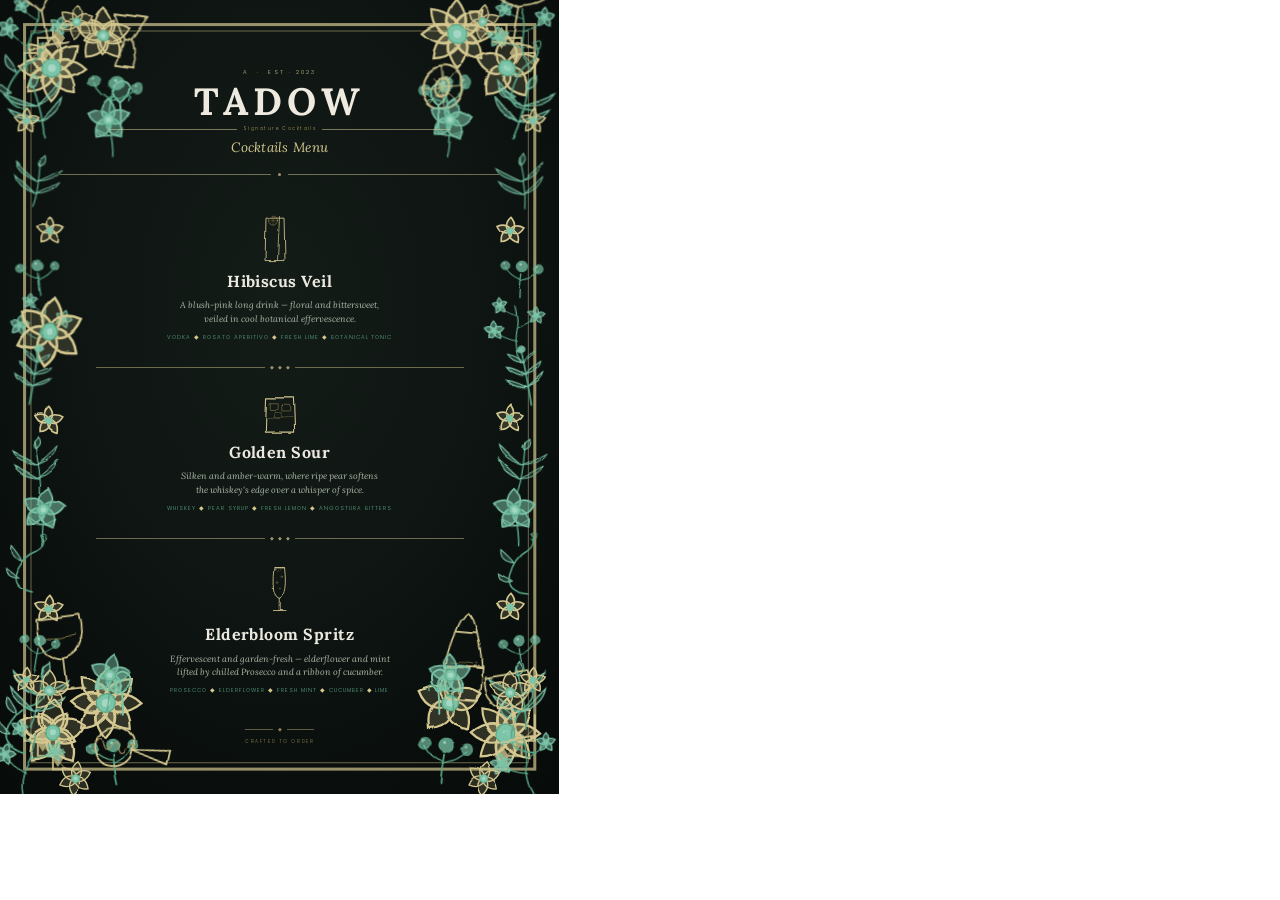
==== commit 69078d62: "Restyle to mint green & gold with improved hand-drawn botanical decorations - Replaced all botanical" ====
--- a/cocktail-menu.html
+++ b/cocktail-menu.html
@@ -33,7 +33,7 @@
   position: relative;
   width: 148mm; height: 210mm;
   background: radial-gradient(ellipse 85% 90% at 50% 38%,
-    #1E1C22 0%, #141318 42%, #0D0C10 72%, #080709 100%);
+    #141C18 0%, #0E1512 42%, #090E0C 72%, #060908 100%);
 }
 
 .deco {
@@ -61,12 +61,12 @@
   margin-bottom: 1.5mm; letter-spacing: 0.14em;
 }
 .est-rule {
-  display: flex; align-items: center; gap: 0; width: 75%; margin-bottom: 1.5mm;
+  display: flex; align-items: center; gap: 0; width: 78%; margin-bottom: 1.5mm;
 }
 .est-line { flex: 1; height: 0.35px; background: #D4C890; opacity: 0.55; }
 .est-text {
   font-family: 'Poppins', sans-serif; font-weight: 300;
-  font-size: 4.5px; letter-spacing: 0.32em; color: #B8A868;
+  font-size: 4.5px; letter-spacing: 0.32em; color: #B8A260;
   padding: 0 6px; white-space: nowrap;
 }
 .menu-script {
@@ -77,10 +77,10 @@
 .sig-row {
   display: flex; align-items: center; width: 100%; margin-bottom: 4mm;
 }
-.sig-line { flex: 1; height: 0.35px; background: #D4C890; opacity: 0.55; }
+.sig-line { flex: 1; height: 0.35px; background: #D4C890; opacity: 0.50; }
 .sig-dot {
   width: 3px; height: 3px; background: #D4C890;
-  border-radius: 50%; margin: 0 7px; opacity: 0.75;
+  border-radius: 50%; margin: 0 7px; opacity: 0.72;
 }
 
 /* ── Cocktail cards ── */
@@ -95,12 +95,12 @@
 }
 .tasting-note {
   font-family: 'Lora', serif; font-weight: 400; font-style: italic;
-  font-size: 9px; color: #B8B0A0; line-height: 1.5;
+  font-size: 9px; color: #AEB8A8; line-height: 1.5;
   margin-bottom: 2mm; padding: 0 2mm;
 }
 .ingredients {
   font-family: 'Poppins', sans-serif; font-weight: 300;
-  font-size: 5.5px; letter-spacing: 0.18em; color: #968C6C;
+  font-size: 5.5px; letter-spacing: 0.18em; color: #5AA888;
   text-transform: uppercase; line-height: 1.65;
 }
 .diamond { color: #D4C890; }
@@ -109,10 +109,10 @@
 .divider {
   display: flex; align-items: center; width: 84%;
 }
-.div-line { flex: 1; height: 0.3px; background: #D4C890; opacity: 0.50; }
+.div-line { flex: 1; height: 0.3px; background: #D4C890; opacity: 0.48; }
 .div-center {
   display: flex; gap: 4px; padding: 0 5px;
-  font-size: 5px; color: #D4C890; line-height: 1; opacity: 0.75;
+  font-size: 5px; color: #D4C890; line-height: 1; opacity: 0.72;
 }
 
 /* ── Footer ── */
@@ -120,11 +120,11 @@
 .footer-rule {
   display: flex; align-items: center; margin-bottom: 1.5mm;
 }
-.footer-line { flex: 1; height: 0.3px; background: #D4C890; opacity: 0.45; }
-.footer-diamond { font-size: 5px; color: #B8A868; padding: 0 5px; opacity: 0.8; }
+.footer-line { flex: 1; height: 0.3px; background: #D4C890; opacity: 0.42; }
+.footer-diamond { font-size: 5px; color: #B8A260; padding: 0 5px; opacity: 0.8; }
 .footer-text {
   font-family: 'Poppins', sans-serif; font-weight: 300;
-  font-size: 4.5px; letter-spacing: 0.35em; color: #B8A868;
+  font-size: 4.5px; letter-spacing: 0.35em; color: #B8A260;
   text-transform: uppercase; opacity: 0.85;
 }
 </style>
@@ -135,413 +135,458 @@
   <svg class="deco" viewBox="0 0 148 210" xmlns="http://www.w3.org/2000/svg">
 <defs>
   
-  <filter id="sketch" x="-30%" y="-30%" width="160%" height="160%">
-    <feTurbulence type="fractalNoise" baseFrequency="0.045" numOctaves="2" seed="7" result="n"/>
-    <feDisplacementMap in="SourceGraphic" in2="n" scale="2.3" xChannelSelector="R" yChannelSelector="G"/>
+  <!-- Pen-sketch: glassware — higher displacement, irregular wobble -->
+  <filter id="sketch" x="-35%" y="-35%" width="170%" height="170%">
+    <feTurbulence type="fractalNoise" baseFrequency="0.042 0.058" numOctaves="3" seed="7" result="n"/>
+    <feDisplacementMap in="SourceGraphic" in2="n" scale="3.2" xChannelSelector="R" yChannelSelector="G"/>
   </filter>
-  <filter id="sketch-b" x="-20%" y="-20%" width="140%" height="140%">
-    <feTurbulence type="fractalNoise" baseFrequency="0.035" numOctaves="2" seed="3" result="n"/>
-    <feDisplacementMap in="SourceGraphic" in2="n" scale="0.9" xChannelSelector="R" yChannelSelector="G"/>
+  <!-- Pencil-sketch: botanicals — medium wobble, softer -->
+  <filter id="sketch-b" x="-25%" y="-25%" width="150%" height="150%">
+    <feTurbulence type="fractalNoise" baseFrequency="0.038 0.048" numOctaves="3" seed="3" result="n"/>
+    <feDisplacementMap in="SourceGraphic" in2="n" scale="1.9" xChannelSelector="R" yChannelSelector="G"/>
   </filter>
-  <symbol id="wf5" viewBox="-12 -12 24 24" overflow="visible">
-  <path d="M 0,0 C 3.60,-0.80 4.50,-5.80 0,-10.00 C -4.50,-5.80 -3.60,-0.80 0,0 Z" fill="#D4C890" fill-opacity="0.18" stroke="#D4C890" stroke-width="0.70" transform="rotate(0.0)"/>
-<path d="M 0,0 C 3.60,-0.80 4.50,-5.80 0,-10.00 C -4.50,-5.80 -3.60,-0.80 0,0 Z" fill="#D4C890" fill-opacity="0.18" stroke="#D4C890" stroke-width="0.70" transform="rotate(72.0)"/>
-<path d="M 0,0 C 3.60,-0.80 4.50,-5.80 0,-10.00 C -4.50,-5.80 -3.60,-0.80 0,0 Z" fill="#D4C890" fill-opacity="0.18" stroke="#D4C890" stroke-width="0.70" transform="rotate(144.0)"/>
-<path d="M 0,0 C 3.60,-0.80 4.50,-5.80 0,-10.00 C -4.50,-5.80 -3.60,-0.80 0,0 Z" fill="#D4C890" fill-opacity="0.18" stroke="#D4C890" stroke-width="0.70" transform="rotate(216.0)"/>
-<path d="M 0,0 C 3.60,-0.80 4.50,-5.80 0,-10.00 C -4.50,-5.80 -3.60,-0.80 0,0 Z" fill="#D4C890" fill-opacity="0.18" stroke="#D4C890" stroke-width="0.70" transform="rotate(288.0)"/>
-  <circle r="2.2" fill="#D4C890"/>
-  <circle r="1" fill="#E0D4A0"/>
-</symbol> <symbol id="wf5b" viewBox="-12 -12 24 24" overflow="visible">
-  <path d="M 0,0 C 3.60,-0.80 4.50,-5.80 0,-10.00 C -4.50,-5.80 -3.60,-0.80 0,0 Z" fill="#D4C890" fill-opacity="0.18" stroke="#D4C890" stroke-width="0.70" transform="rotate(0.0)"/>
-<path d="M 0,0 C 3.60,-0.80 4.50,-5.80 0,-10.00 C -4.50,-5.80 -3.60,-0.80 0,0 Z" fill="#D4C890" fill-opacity="0.18" stroke="#D4C890" stroke-width="0.70" transform="rotate(72.0)"/>
-<path d="M 0,0 C 3.60,-0.80 4.50,-5.80 0,-10.00 C -4.50,-5.80 -3.60,-0.80 0,0 Z" fill="#D4C890" fill-opacity="0.18" stroke="#D4C890" stroke-width="0.70" transform="rotate(144.0)"/>
-<path d="M 0,0 C 3.60,-0.80 4.50,-5.80 0,-10.00 C -4.50,-5.80 -3.60,-0.80 0,0 Z" fill="#D4C890" fill-opacity="0.18" stroke="#D4C890" stroke-width="0.70" transform="rotate(216.0)"/>
-<path d="M 0,0 C 3.60,-0.80 4.50,-5.80 0,-10.00 C -4.50,-5.80 -3.60,-0.80 0,0 Z" fill="#D4C890" fill-opacity="0.18" stroke="#D4C890" stroke-width="0.70" transform="rotate(288.0)"/>
-  <path d="M 0,0 C 2.24,-0.56 2.80,-4.06 0,-7.00 C -2.80,-4.06 -2.24,-0.56 0,0 Z" fill="#D4C890" fill-opacity="0.18" stroke="#D4C890" stroke-width="0.70" transform="rotate(36.0)"/>
-<path d="M 0,0 C 2.24,-0.56 2.80,-4.06 0,-7.00 C -2.80,-4.06 -2.24,-0.56 0,0 Z" fill="#D4C890" fill-opacity="0.18" stroke="#D4C890" stroke-width="0.70" transform="rotate(108.0)"/>
-<path d="M 0,0 C 2.24,-0.56 2.80,-4.06 0,-7.00 C -2.80,-4.06 -2.24,-0.56 0,0 Z" fill="#D4C890" fill-opacity="0.18" stroke="#D4C890" stroke-width="0.70" transform="rotate(180.0)"/>
-<path d="M 0,0 C 2.24,-0.56 2.80,-4.06 0,-7.00 C -2.80,-4.06 -2.24,-0.56 0,0 Z" fill="#D4C890" fill-opacity="0.18" stroke="#D4C890" stroke-width="0.70" transform="rotate(252.0)"/>
-<path d="M 0,0 C 2.24,-0.56 2.80,-4.06 0,-7.00 C -2.80,-4.06 -2.24,-0.56 0,0 Z" fill="#D4C890" fill-opacity="0.18" stroke="#D4C890" stroke-width="0.70" transform="rotate(324.0)"/>
-  <circle r="2" fill="#D4C890"/>
-</symbol> <symbol id="wf8" viewBox="-14 -14 28 28" overflow="visible">
-  <path d="M 0,0 C 3.34,-0.88 4.18,-6.38 0,-11.00 C -4.18,-6.38 -3.34,-0.88 0,0 Z" fill="#D4C890" fill-opacity="0.18" stroke="#D4C890" stroke-width="0.70" transform="rotate(0.0)"/>
-<path d="M 0,0 C 3.34,-0.88 4.18,-6.38 0,-11.00 C -4.18,-6.38 -3.34,-0.88 0,0 Z" fill="#D4C890" fill-opacity="0.18" stroke="#D4C890" stroke-width="0.70" transform="rotate(45.0)"/>
-<path d="M 0,0 C 3.34,-0.88 4.18,-6.38 0,-11.00 C -4.18,-6.38 -3.34,-0.88 0,0 Z" fill="#D4C890" fill-opacity="0.18" stroke="#D4C890" stroke-width="0.70" transform="rotate(90.0)"/>
-<path d="M 0,0 C 3.34,-0.88 4.18,-6.38 0,-11.00 C -4.18,-6.38 -3.34,-0.88 0,0 Z" fill="#D4C890" fill-opacity="0.18" stroke="#D4C890" stroke-width="0.70" transform="rotate(135.0)"/>
-<path d="M 0,0 C 3.34,-0.88 4.18,-6.38 0,-11.00 C -4.18,-6.38 -3.34,-0.88 0,0 Z" fill="#D4C890" fill-opacity="0.18" stroke="#D4C890" stroke-width="0.70" transform="rotate(180.0)"/>
-<path d="M 0,0 C 3.34,-0.88 4.18,-6.38 0,-11.00 C -4.18,-6.38 -3.34,-0.88 0,0 Z" fill="#D4C890" fill-opacity="0.18" stroke="#D4C890" stroke-width="0.70" transform="rotate(225.0)"/>
-<path d="M 0,0 C 3.34,-0.88 4.18,-6.38 0,-11.00 C -4.18,-6.38 -3.34,-0.88 0,0 Z" fill="#D4C890" fill-opacity="0.18" stroke="#D4C890" stroke-width="0.70" transform="rotate(270.0)"/>
-<path d="M 0,0 C 3.34,-0.88 4.18,-6.38 0,-11.00 C -4.18,-6.38 -3.34,-0.88 0,0 Z" fill="#D4C890" fill-opacity="0.18" stroke="#D4C890" stroke-width="0.70" transform="rotate(315.0)"/>
-  <path d="M 0,0 C 1.96,-0.56 2.45,-4.06 0,-7.00 C -2.45,-4.06 -1.96,-0.56 0,0 Z" fill="#D4C890" fill-opacity="0.18" stroke="#D4C890" stroke-width="0.70" transform="rotate(22.5)"/>
-<path d="M 0,0 C 1.96,-0.56 2.45,-4.06 0,-7.00 C -2.45,-4.06 -1.96,-0.56 0,0 Z" fill="#D4C890" fill-opacity="0.18" stroke="#D4C890" stroke-width="0.70" transform="rotate(67.5)"/>
-<path d="M 0,0 C 1.96,-0.56 2.45,-4.06 0,-7.00 C -2.45,-4.06 -1.96,-0.56 0,0 Z" fill="#D4C890" fill-opacity="0.18" stroke="#D4C890" stroke-width="0.70" transform="rotate(112.5)"/>
-<path d="M 0,0 C 1.96,-0.56 2.45,-4.06 0,-7.00 C -2.45,-4.06 -1.96,-0.56 0,0 Z" fill="#D4C890" fill-opacity="0.18" stroke="#D4C890" stroke-width="0.70" transform="rotate(157.5)"/>
-<path d="M 0,0 C 1.96,-0.56 2.45,-4.06 0,-7.00 C -2.45,-4.06 -1.96,-0.56 0,0 Z" fill="#D4C890" fill-opacity="0.18" stroke="#D4C890" stroke-width="0.70" transform="rotate(202.5)"/>
-<path d="M 0,0 C 1.96,-0.56 2.45,-4.06 0,-7.00 C -2.45,-4.06 -1.96,-0.56 0,0 Z" fill="#D4C890" fill-opacity="0.18" stroke="#D4C890" stroke-width="0.70" transform="rotate(247.5)"/>
-<path d="M 0,0 C 1.96,-0.56 2.45,-4.06 0,-7.00 C -2.45,-4.06 -1.96,-0.56 0,0 Z" fill="#D4C890" fill-opacity="0.18" stroke="#D4C890" stroke-width="0.70" transform="rotate(292.5)"/>
-<path d="M 0,0 C 1.96,-0.56 2.45,-4.06 0,-7.00 C -2.45,-4.06 -1.96,-0.56 0,0 Z" fill="#D4C890" fill-opacity="0.18" stroke="#D4C890" stroke-width="0.70" transform="rotate(337.5)"/>
-  <circle r="2.8" fill="#D4C890" stroke="#B8A868" stroke-width="0.4"/>
-  <circle r="1.2" fill="#E0D4A0"/>
-</symbol> <symbol id="bud" viewBox="-5 -14 10 16" overflow="visible">
-  <line x1="0" y1="2" x2="0" y2="-6" stroke="#D4C890" stroke-width="0.6"/>
-  <path d="M 0,-6 C 3,-8 4,-12 0,-13 C -4,-12 -3,-8 0,-6 Z"
-        fill="#D4C890" fill-opacity="0.25" stroke="#D4C890" stroke-width="0.6"/>
-  <path d="M -1,-7 Q -4,-8 -3,-6" stroke="#D4C890" stroke-width="0.4" fill="none"/>
-  <path d="M  1,-7 Q  4,-8  3,-6" stroke="#D4C890" stroke-width="0.4" fill="none"/>
-</symbol> <symbol id="berries" viewBox="-14 -20 28 22" overflow="visible">
-  <path d="M 0,2 Q 0,-4, 0,-10" stroke="#D4C890" stroke-width="0.65" fill="none"/>
-  <path d="M 0,-7 Q -5,-8, -8,-12" stroke="#D4C890" stroke-width="0.55" fill="none"/>
-  <path d="M 0,-7 Q  5,-8,  8,-12" stroke="#D4C890" stroke-width="0.55" fill="none"/>
-  <circle cx="0"  cy="-13" r="2.8" fill="#D4C890" fill-opacity="0.7" stroke="#D4C890" stroke-width="0.5"/>
-  <circle cx="-8" cy="-13" r="2.2" fill="#D4C890" fill-opacity="0.6" stroke="#D4C890" stroke-width="0.5"/>
-  <circle cx="8"  cy="-13" r="2.2" fill="#D4C890" fill-opacity="0.6" stroke="#D4C890" stroke-width="0.5"/>
-  <circle cx="-0.8" cy="-14.2" r="0.6" fill="#E0D4A0" opacity="0.8"/>
-  <circle cx="-8.8" cy="-14"   r="0.5" fill="#E0D4A0" opacity="0.7"/>
-  <circle cx="7.2"  cy="-14"   r="0.5" fill="#E0D4A0" opacity="0.7"/>
-</symbol> <symbol id="branch" viewBox="-16 -26 32 28" overflow="visible">
-  <path d="M 0,2 Q 2,-8, 0,-24" stroke="#D4C890" stroke-width="0.65" fill="none"/>
-  <path d="M 0,-5  Q -9,-7, -11,-13 Q -5,-9, 0,-5"
-        fill="#D4C890" fill-opacity="0.18" stroke="#D4C890" stroke-width="0.55"/>
-  <path d="M 0,-5  Q  9,-7,  11,-13 Q  5,-9, 0,-5"
-        fill="#D4C890" fill-opacity="0.15" stroke="#D4C890" stroke-width="0.50"/>
-  <path d="M 0,-12 Q -10,-14, -12,-20 Q -5,-15, 0,-12"
-        fill="#D4C890" fill-opacity="0.18" stroke="#D4C890" stroke-width="0.55"/>
-  <path d="M 0,-12 Q  10,-14,  12,-20 Q  5,-15, 0,-12"
-        fill="#D4C890" fill-opacity="0.15" stroke="#D4C890" stroke-width="0.50"/>
-  <path d="M 0,-20 Q 4,-22, 2,-26 Q -2,-22, 0,-20"
-        fill="#D4C890" fill-opacity="0.20" stroke="#D4C890" stroke-width="0.55"/>
-</symbol> <symbol id="herb" viewBox="-8 -22 16 24" overflow="visible">
-  <path d="M 0,2 L 0,-20" stroke="#D4C890" stroke-width="0.60" fill="none"/>
-  <path d="M 0,-5  Q -6,-6, -7,-9  Q -3,-7, 0,-5"  fill="#D4C890" fill-opacity="0.2" stroke="#D4C890" stroke-width="0.45"/>
-  <path d="M 0,-5  Q  6,-6,  7,-9  Q  3,-7, 0,-5"  fill="#D4C890" fill-opacity="0.15" stroke="#D4C890" stroke-width="0.40"/>
-  <path d="M 0,-10 Q -5,-11,-6,-14 Q -2,-12, 0,-10" fill="#D4C890" fill-opacity="0.2" stroke="#D4C890" stroke-width="0.45"/>
-  <path d="M 0,-10 Q  5,-11, 6,-14 Q  2,-12, 0,-10" fill="#D4C890" fill-opacity="0.15" stroke="#D4C890" stroke-width="0.40"/>
-  <path d="M 0,-15 Q -4,-16,-5,-19 Q -1,-17, 0,-15" fill="#D4C890" fill-opacity="0.2" stroke="#D4C890" stroke-width="0.40"/>
-  <path d="M 0,-15 Q  4,-16, 5,-19 Q  1,-17, 0,-15" fill="#D4C890" fill-opacity="0.15" stroke="#D4C890" stroke-width="0.35"/>
-  <circle cx="0" cy="-20" r="1.5" fill="#D4C890"/>
-</symbol> <symbol id="tiny" viewBox="-7 -7 14 14" overflow="visible">
-  <path d="M 0,0 C 1.85,-0.44 2.31,-3.19 0,-5.50 C -2.31,-3.19 -1.85,-0.44 0,0 Z" fill="#D4C890" fill-opacity="0.18" stroke="#D4C890" stroke-width="0.70" transform="rotate(0.0)"/>
-<path d="M 0,0 C 1.85,-0.44 2.31,-3.19 0,-5.50 C -2.31,-3.19 -1.85,-0.44 0,0 Z" fill="#D4C890" fill-opacity="0.18" stroke="#D4C890" stroke-width="0.70" transform="rotate(72.0)"/>
-<path d="M 0,0 C 1.85,-0.44 2.31,-3.19 0,-5.50 C -2.31,-3.19 -1.85,-0.44 0,0 Z" fill="#D4C890" fill-opacity="0.18" stroke="#D4C890" stroke-width="0.70" transform="rotate(144.0)"/>
-<path d="M 0,0 C 1.85,-0.44 2.31,-3.19 0,-5.50 C -2.31,-3.19 -1.85,-0.44 0,0 Z" fill="#D4C890" fill-opacity="0.18" stroke="#D4C890" stroke-width="0.70" transform="rotate(216.0)"/>
-<path d="M 0,0 C 1.85,-0.44 2.31,-3.19 0,-5.50 C -2.31,-3.19 -1.85,-0.44 0,0 Z" fill="#D4C890" fill-opacity="0.18" stroke="#D4C890" stroke-width="0.70" transform="rotate(288.0)"/>
-  <circle r="1.4" fill="#D4C890"/>
-</symbol> <symbol id="tendril" viewBox="-10 -20 20 22" overflow="visible">
-  <path d="M 0,2 Q -8,0, -6,-6 Q -4,-12, 0,-14 Q 4,-16, 2,-20"
-        stroke="#D4C890" stroke-width="0.55" fill="none" stroke-linecap="round"/>
-  <path d="M -5,-3 Q -10,-2, -10,-6 Q -7,-4, -5,-3" fill="#D4C890" fill-opacity="0.18" stroke="#D4C890" stroke-width="0.40"/>
-  <path d="M -4,-10 Q -9,-11,-8,-15 Q -5,-12,-4,-10" fill="#D4C890" fill-opacity="0.18" stroke="#D4C890" stroke-width="0.40"/>
+  <!-- Light hand-drawn: tiny scatter elements -->
+  <filter id="sketch-s" x="-20%" y="-20%" width="140%" height="140%">
+    <feTurbulence type="fractalNoise" baseFrequency="0.05 0.04" numOctaves="3" seed="11" result="n"/>
+    <feDisplacementMap in="SourceGraphic" in2="n" scale="1.2" xChannelSelector="R" yChannelSelector="G"/>
+  </filter>
+  <symbol id="wf5" viewBox="-13 -13 26 26" overflow="visible">
+  <path d="M 0,0 C 3.68,-0.90 4.60,-5.60 0.00,-10.00 C -4.60,-6.00 -3.77,-0.70 0,0 Z" fill="#D4C890" fill-opacity="0.15" stroke="#D4C890" stroke-width="0.70" transform="rotate(2.0)"/>
+<path d="M 0,0 C 3.82,-0.90 4.77,-5.60 0.06,-10.00 C -4.60,-6.00 -3.77,-0.70 0,0 Z" fill="#D4C890" fill-opacity="0.19" stroke="#D4C890" stroke-width="0.70" transform="rotate(74.0)"/>
+<path d="M 0,0 C 3.50,-0.90 4.37,-5.60 -0.07,-10.00 C -4.60,-6.00 -3.77,-0.70 0,0 Z" fill="#D4C890" fill-opacity="0.17" stroke="#D4C890" stroke-width="0.70" transform="rotate(146.0)"/>
+<path d="M 0,0 C 3.79,-0.90 4.73,-5.60 0.04,-10.00 C -4.60,-6.00 -3.77,-0.70 0,0 Z" fill="#D4C890" fill-opacity="0.20" stroke="#D4C890" stroke-width="0.70" transform="rotate(218.0)"/>
+<path d="M 0,0 C 3.72,-0.90 4.65,-5.60 0.02,-10.00 C -4.60,-6.00 -3.77,-0.70 0,0 Z" fill="#D4C890" fill-opacity="0.18" stroke="#D4C890" stroke-width="0.70" transform="rotate(290.0)"/>
+  <circle r="2.4" fill="#7BC4A8" stroke="#5AA888" stroke-width="0.45"/>
+  <circle r="1.1" fill="#A4D8C4"/>
+</symbol> <symbol id="wf5b" viewBox="-13 -13 26 26" overflow="visible">
+  <path d="M 0,0 C 3.68,-0.90 4.60,-5.60 0.00,-10.00 C -4.60,-6.00 -3.77,-0.70 0,0 Z" fill="#D4C890" fill-opacity="0.15" stroke="#D4C890" stroke-width="0.70" transform="rotate(2.0)"/>
+<path d="M 0,0 C 3.82,-0.90 4.77,-5.60 0.06,-10.00 C -4.60,-6.00 -3.77,-0.70 0,0 Z" fill="#D4C890" fill-opacity="0.19" stroke="#D4C890" stroke-width="0.70" transform="rotate(74.0)"/>
+<path d="M 0,0 C 3.50,-0.90 4.37,-5.60 -0.07,-10.00 C -4.60,-6.00 -3.77,-0.70 0,0 Z" fill="#D4C890" fill-opacity="0.17" stroke="#D4C890" stroke-width="0.70" transform="rotate(146.0)"/>
+<path d="M 0,0 C 3.79,-0.90 4.73,-5.60 0.04,-10.00 C -4.60,-6.00 -3.77,-0.70 0,0 Z" fill="#D4C890" fill-opacity="0.20" stroke="#D4C890" stroke-width="0.70" transform="rotate(218.0)"/>
+<path d="M 0,0 C 3.72,-0.90 4.65,-5.60 0.02,-10.00 C -4.60,-6.00 -3.77,-0.70 0,0 Z" fill="#D4C890" fill-opacity="0.18" stroke="#D4C890" stroke-width="0.70" transform="rotate(290.0)"/>
+  <path d="M 0,0 C 2.24,-0.63 2.80,-3.92 0.00,-7.00 C -2.80,-4.20 -2.30,-0.49 0,0 Z" fill="#D4C890" fill-opacity="0.15" stroke="#D4C890" stroke-width="0.70" transform="rotate(38.0)"/>
+<path d="M 0,0 C 2.32,-0.63 2.90,-3.92 0.04,-7.00 C -2.80,-4.20 -2.30,-0.49 0,0 Z" fill="#D4C890" fill-opacity="0.19" stroke="#D4C890" stroke-width="0.70" transform="rotate(110.0)"/>
+<path d="M 0,0 C 2.13,-0.63 2.66,-3.92 -0.05,-7.00 C -2.80,-4.20 -2.30,-0.49 0,0 Z" fill="#D4C890" fill-opacity="0.17" stroke="#D4C890" stroke-width="0.70" transform="rotate(182.0)"/>
+<path d="M 0,0 C 2.30,-0.63 2.88,-3.92 0.03,-7.00 C -2.80,-4.20 -2.30,-0.49 0,0 Z" fill="#D4C890" fill-opacity="0.20" stroke="#D4C890" stroke-width="0.70" transform="rotate(254.0)"/>
+<path d="M 0,0 C 2.26,-0.63 2.83,-3.92 0.01,-7.00 C -2.80,-4.20 -2.30,-0.49 0,0 Z" fill="#D4C890" fill-opacity="0.18" stroke="#D4C890" stroke-width="0.70" transform="rotate(326.0)"/>
+  <circle r="2.1" fill="#7BC4A8" stroke="#5AA888" stroke-width="0.40"/>
+  <circle r="0.9" fill="#A4D8C4"/>
+</symbol> <symbol id="wf8" viewBox="-15 -15 30 30" overflow="visible">
+  <path d="M 0,0 C 3.34,-0.99 4.18,-6.16 0.00,-11.00 C -4.18,-6.60 -3.43,-0.77 0,0 Z" fill="#D4C890" fill-opacity="0.15" stroke="#D4C890" stroke-width="0.70" transform="rotate(1.0)"/>
+<path d="M 0,0 C 3.47,-0.99 4.34,-6.16 0.06,-11.00 C -4.18,-6.60 -3.43,-0.77 0,0 Z" fill="#D4C890" fill-opacity="0.19" stroke="#D4C890" stroke-width="0.70" transform="rotate(46.0)"/>
+<path d="M 0,0 C 3.18,-0.99 3.97,-6.16 -0.08,-11.00 C -4.18,-6.60 -3.43,-0.77 0,0 Z" fill="#D4C890" fill-opacity="0.17" stroke="#D4C890" stroke-width="0.70" transform="rotate(91.0)"/>
+<path d="M 0,0 C 3.44,-0.99 4.30,-6.16 0.05,-11.00 C -4.18,-6.60 -3.43,-0.77 0,0 Z" fill="#D4C890" fill-opacity="0.20" stroke="#D4C890" stroke-width="0.70" transform="rotate(136.0)"/>
+<path d="M 0,0 C 3.38,-0.99 4.23,-6.16 0.02,-11.00 C -4.18,-6.60 -3.43,-0.77 0,0 Z" fill="#D4C890" fill-opacity="0.18" stroke="#D4C890" stroke-width="0.70" transform="rotate(181.0)"/>
+<path d="M 0,0 C 3.20,-0.99 4.00,-6.16 -0.07,-11.00 C -4.18,-6.60 -3.43,-0.77 0,0 Z" fill="#D4C890" fill-opacity="0.16" stroke="#D4C890" stroke-width="0.70" transform="rotate(226.0)"/>
+<path d="M 0,0 C 3.50,-0.99 4.38,-6.16 0.08,-11.00 C -4.18,-6.60 -3.43,-0.77 0,0 Z" fill="#D4C890" fill-opacity="0.19" stroke="#D4C890" stroke-width="0.70" transform="rotate(271.0)"/>
+<path d="M 0,0 C 3.28,-0.99 4.10,-6.16 -0.03,-11.00 C -4.18,-6.60 -3.43,-0.77 0,0 Z" fill="#D4C890" fill-opacity="0.17" stroke="#D4C890" stroke-width="0.70" transform="rotate(316.0)"/>
+  <path d="M 0,0 C 1.96,-0.63 2.45,-3.92 0.00,-7.00 C -2.45,-4.20 -2.01,-0.49 0,0 Z" fill="#D4C890" fill-opacity="0.15" stroke="#D4C890" stroke-width="0.70" transform="rotate(23.5)"/>
+<path d="M 0,0 C 2.03,-0.63 2.54,-3.92 0.04,-7.00 C -2.45,-4.20 -2.01,-0.49 0,0 Z" fill="#D4C890" fill-opacity="0.19" stroke="#D4C890" stroke-width="0.70" transform="rotate(68.5)"/>
+<path d="M 0,0 C 1.86,-0.63 2.33,-3.92 -0.05,-7.00 C -2.45,-4.20 -2.01,-0.49 0,0 Z" fill="#D4C890" fill-opacity="0.17" stroke="#D4C890" stroke-width="0.70" transform="rotate(113.5)"/>
+<path d="M 0,0 C 2.02,-0.63 2.52,-3.92 0.03,-7.00 C -2.45,-4.20 -2.01,-0.49 0,0 Z" fill="#D4C890" fill-opacity="0.20" stroke="#D4C890" stroke-width="0.70" transform="rotate(158.5)"/>
+<path d="M 0,0 C 1.98,-0.63 2.48,-3.92 0.01,-7.00 C -2.45,-4.20 -2.01,-0.49 0,0 Z" fill="#D4C890" fill-opacity="0.18" stroke="#D4C890" stroke-width="0.70" transform="rotate(203.5)"/>
+<path d="M 0,0 C 1.87,-0.63 2.34,-3.92 -0.05,-7.00 C -2.45,-4.20 -2.01,-0.49 0,0 Z" fill="#D4C890" fill-opacity="0.16" stroke="#D4C890" stroke-width="0.70" transform="rotate(248.5)"/>
+<path d="M 0,0 C 2.05,-0.63 2.57,-3.92 0.05,-7.00 C -2.45,-4.20 -2.01,-0.49 0,0 Z" fill="#D4C890" fill-opacity="0.19" stroke="#D4C890" stroke-width="0.70" transform="rotate(293.5)"/>
+<path d="M 0,0 C 1.92,-0.63 2.40,-3.92 -0.02,-7.00 C -2.45,-4.20 -2.01,-0.49 0,0 Z" fill="#D4C890" fill-opacity="0.17" stroke="#D4C890" stroke-width="0.70" transform="rotate(338.5)"/>
+  <circle r="3.0" fill="#7BC4A8" stroke="#5AA888" stroke-width="0.40"/>
+  <circle r="1.3" fill="#A4D8C4"/>
+</symbol> <symbol id="wf6" viewBox="-13 -13 26 26" overflow="visible">
+  <path d="M 0,0 C 3.02,-0.81 3.78,-5.04 0.00,-9.00 C -3.78,-5.40 -3.10,-0.63 0,0 Z" fill="#D4C890" fill-opacity="0.15" stroke="#D4C890" stroke-width="0.70" transform="rotate(8.0)"/>
+<path d="M 0,0 C 3.14,-0.81 3.92,-5.04 0.05,-9.00 C -3.78,-5.40 -3.10,-0.63 0,0 Z" fill="#D4C890" fill-opacity="0.19" stroke="#D4C890" stroke-width="0.70" transform="rotate(68.0)"/>
+<path d="M 0,0 C 2.87,-0.81 3.59,-5.04 -0.07,-9.00 C -3.78,-5.40 -3.10,-0.63 0,0 Z" fill="#D4C890" fill-opacity="0.17" stroke="#D4C890" stroke-width="0.70" transform="rotate(128.0)"/>
+<path d="M 0,0 C 3.11,-0.81 3.89,-5.04 0.04,-9.00 C -3.78,-5.40 -3.10,-0.63 0,0 Z" fill="#D4C890" fill-opacity="0.20" stroke="#D4C890" stroke-width="0.70" transform="rotate(188.0)"/>
+<path d="M 0,0 C 3.06,-0.81 3.82,-5.04 0.02,-9.00 C -3.78,-5.40 -3.10,-0.63 0,0 Z" fill="#D4C890" fill-opacity="0.18" stroke="#D4C890" stroke-width="0.70" transform="rotate(248.0)"/>
+<path d="M 0,0 C 2.89,-0.81 3.61,-5.04 -0.06,-9.00 C -3.78,-5.40 -3.10,-0.63 0,0 Z" fill="#D4C890" fill-opacity="0.16" stroke="#D4C890" stroke-width="0.70" transform="rotate(308.0)"/>
+  <circle r="2.2" fill="#7BC4A8" stroke="#5AA888" stroke-width="0.40"/>
+  <circle r="0.9" fill="#A4D8C4"/>
+</symbol> <symbol id="bud" viewBox="-6 -15 12 17" overflow="visible">
+  <path d="M 0.3,1.5 Q 0.5,-2 0,-6" stroke="#7BC4A8" stroke-width="0.65" fill="none" stroke-linecap="round"/>
+  <path d="M 0,-6 C 3.2,-8.5 4.5,-12.5 0.2,-13.5 C -3.8,-12.8 -3.2,-8.2 0,-6 Z"
+        fill="#7BC4A8" fill-opacity="0.28" stroke="#7BC4A8" stroke-width="0.65"/>
+  <!-- natural-looking sepals -->
+  <path d="M -0.8,-7.5 Q -4.5,-9 -3.2,-6.5" stroke="#5AA888" stroke-width="0.45" fill="none" stroke-linecap="round"/>
+  <path d="M  0.9,-7.2 Q  4.2,-9  3.0,-6.3" stroke="#5AA888" stroke-width="0.40" fill="none" stroke-linecap="round"/>
+</symbol> <symbol id="berries" viewBox="-15 -22 30 24" overflow="visible">
+  <path d="M 0.2,2 Q -0.3,-3 0,-10.5" stroke="#5AA888" stroke-width="0.70" fill="none" stroke-linecap="round"/>
+  <path d="M 0,-7.5 Q -5.5,-9,-8.5,-13.5" stroke="#5AA888" stroke-width="0.55" fill="none" stroke-linecap="round"/>
+  <path d="M 0.2,-7 Q  5.2,-8.5, 8.8,-12.8" stroke="#5AA888" stroke-width="0.55" fill="none" stroke-linecap="round"/>
+  <!-- berries - slightly imperfect circles -->
+  <ellipse cx="0.3"  cy="-14.5" rx="3.0" ry="2.8" fill="#7BC4A8" fill-opacity="0.75" stroke="#5AA888" stroke-width="0.50"/>
+  <ellipse cx="-8.5" cy="-14.2" rx="2.4" ry="2.2" fill="#7BC4A8" fill-opacity="0.65" stroke="#5AA888" stroke-width="0.45"/>
+  <ellipse cx="8.8"  cy="-13.8" rx="2.2" ry="2.4" fill="#7BC4A8" fill-opacity="0.65" stroke="#5AA888" stroke-width="0.45"/>
+  <circle cx="-0.5" cy="-15.5" r="0.65" fill="#A4D8C4" opacity="0.85"/>
+  <circle cx="-9.2" cy="-15.2" r="0.55" fill="#A4D8C4" opacity="0.75"/>
+  <circle cx="8.2"  cy="-14.8" r="0.55" fill="#A4D8C4" opacity="0.75"/>
+</symbol> <symbol id="branch" viewBox="-17 -27 34 29" overflow="visible">
+  <path d="M -0.3,2 Q 1.8,-7 0.2,-24.5" stroke="#5AA888" stroke-width="0.70" fill="none" stroke-linecap="round"/>
+  <!-- leaf pairs with organic shapes -->
+  <path d="M 0,-5.5 Q -9.5,-7.5,-12,-14 Q -5.5,-9.5, 0,-5.5"
+        fill="#7BC4A8" fill-opacity="0.22" stroke="#7BC4A8" stroke-width="0.58"/>
+  <path d="M 0,-5.5 Q  9,-7,  11.5,-13.5 Q  5.5,-9, 0,-5.5"
+        fill="#7BC4A8" fill-opacity="0.16" stroke="#7BC4A8" stroke-width="0.52"/>
+  <path d="M 0,-12.5 Q -10.5,-15,-12.5,-21 Q -5,-15.5, 0,-12.5"
+        fill="#7BC4A8" fill-opacity="0.22" stroke="#7BC4A8" stroke-width="0.58"/>
+  <path d="M 0,-12.5 Q  10,-14.5, 12,-20.5 Q  5,-15, 0,-12.5"
+        fill="#7BC4A8" fill-opacity="0.16" stroke="#7BC4A8" stroke-width="0.52"/>
+  <path d="M 0.3,-20.5 Q 4.5,-22.5, 2.5,-26.5 Q -2,-22.5, 0.3,-20.5"
+        fill="#7BC4A8" fill-opacity="0.24" stroke="#7BC4A8" stroke-width="0.55"/>
+  <!-- leaf veins -->
+  <path d="M 0,-5.5 Q -6,-8,-9,-11" stroke="#5AA888" stroke-width="0.28" fill="none" opacity="0.6"/>
+  <path d="M 0,-12.5 Q -6,-15,-9.5,-18" stroke="#5AA888" stroke-width="0.28" fill="none" opacity="0.6"/>
+</symbol> <symbol id="herb" viewBox="-9 -23 18 25" overflow="visible">
+  <path d="M 0.2,2 Q 0.5,-4 0,-20.5" stroke="#5AA888" stroke-width="0.65" fill="none" stroke-linecap="round"/>
+  <!-- paired leaves with vein lines -->
+  <path d="M 0,-5  Q -6.5,-6.5,-7.5,-9.5 Q -3,-7.5, 0,-5"  fill="#7BC4A8" fill-opacity="0.22" stroke="#7BC4A8" stroke-width="0.48"/>
+  <path d="M -0.5,-4.5 Q -5,-5.5,-5.5,-7.5" stroke="#5AA888" stroke-width="0.25" fill="none" opacity="0.55"/>
+  <path d="M 0,-5  Q  6,-6.5,  7,-9.5 Q  3,-7, 0,-5"  fill="#7BC4A8" fill-opacity="0.16" stroke="#7BC4A8" stroke-width="0.42"/>
+  <path d="M 0,-10 Q -5.5,-11.5,-6.5,-14.5 Q -2,-12.5, 0,-10" fill="#7BC4A8" fill-opacity="0.22" stroke="#7BC4A8" stroke-width="0.48"/>
+  <path d="M -0.4,-9.5 Q -4,-10.5,-5,-13" stroke="#5AA888" stroke-width="0.25" fill="none" opacity="0.55"/>
+  <path d="M 0,-10 Q  5.5,-11, 6.5,-14 Q  2,-12, 0,-10" fill="#7BC4A8" fill-opacity="0.16" stroke="#7BC4A8" stroke-width="0.42"/>
+  <path d="M 0,-15 Q -4.5,-16.5,-5.5,-19.5 Q -1,-17.5, 0,-15" fill="#7BC4A8" fill-opacity="0.22" stroke="#7BC4A8" stroke-width="0.42"/>
+  <path d="M 0,-15 Q  4,-16.5, 5,-19 Q  1,-17, 0,-15" fill="#7BC4A8" fill-opacity="0.16" stroke="#7BC4A8" stroke-width="0.36"/>
+  <ellipse cx="0" cy="-20.5" rx="1.8" ry="1.5" fill="#7BC4A8" fill-opacity="0.9"/>
+</symbol> <symbol id="tiny" viewBox="-8 -8 16 16" overflow="visible">
+  <path d="M 0,0 C 2.02,-0.54 2.52,-3.36 0.00,-6.00 C -2.52,-3.60 -2.07,-0.42 0,0 Z" fill="#D4C890" fill-opacity="0.15" stroke="#D4C890" stroke-width="0.70" transform="rotate(3.0)"/>
+<path d="M 0,0 C 2.09,-0.54 2.61,-3.36 0.03,-6.00 C -2.52,-3.60 -2.07,-0.42 0,0 Z" fill="#D4C890" fill-opacity="0.19" stroke="#D4C890" stroke-width="0.70" transform="rotate(75.0)"/>
+<path d="M 0,0 C 1.92,-0.54 2.39,-3.36 -0.04,-6.00 C -2.52,-3.60 -2.07,-0.42 0,0 Z" fill="#D4C890" fill-opacity="0.17" stroke="#D4C890" stroke-width="0.70" transform="rotate(147.0)"/>
+<path d="M 0,0 C 2.07,-0.54 2.59,-3.36 0.03,-6.00 C -2.52,-3.60 -2.07,-0.42 0,0 Z" fill="#D4C890" fill-opacity="0.20" stroke="#D4C890" stroke-width="0.70" transform="rotate(219.0)"/>
+<path d="M 0,0 C 2.04,-0.54 2.55,-3.36 0.01,-6.00 C -2.52,-3.60 -2.07,-0.42 0,0 Z" fill="#D4C890" fill-opacity="0.18" stroke="#D4C890" stroke-width="0.70" transform="rotate(291.0)"/>
+  <circle r="1.6" fill="#7BC4A8"/>
+</symbol> <symbol id="tendril" viewBox="-11 -22 22 24" overflow="visible">
+  <!-- organic curling vine -->
+  <path d="M 0.3,2 Q -8.5,0.5,-6.5,-6 Q -4,-12.5, 0.5,-14.5 Q 5,-17, 2.5,-21"
+        stroke="#5AA888" stroke-width="0.58" fill="none" stroke-linecap="round"/>
+  <!-- small organic leaves -->
+  <path d="M -5.5,-3.5 Q -10.5,-2.5,-10.8,-7 Q -7,-4.5,-5.5,-3.5" fill="#7BC4A8" fill-opacity="0.22" stroke="#7BC4A8" stroke-width="0.42"/>
+  <path d="M -4.5,-10.5 Q -9.8,-11.5,-9,-16 Q -5.5,-12.5,-4.5,-10.5" fill="#7BC4A8" fill-opacity="0.22" stroke="#7BC4A8" stroke-width="0.42"/>
+  <!-- tiny spiral curls at tip -->
+  <path d="M 2.5,-21 Q 5,-22.5, 4.5,-20 Q 4,-18 2.5,-19" stroke="#5AA888" stroke-width="0.38" fill="none" stroke-linecap="round"/>
+</symbol> <symbol id="sprig" viewBox="-14 -26 28 28" overflow="visible">
+  <!-- main curving stem -->
+  <path d="M 0,2 Q -3,-5 -1,-12 Q 1,-18 0,-24"
+        stroke="#5AA888" stroke-width="0.60" fill="none" stroke-linecap="round"/>
+  <!-- branch stems -->
+  <path d="M -1,-8 Q -8,-10,-11,-14" stroke="#5AA888" stroke-width="0.48" fill="none" stroke-linecap="round"/>
+  <path d="M -0.5,-14 Q  6,-16, 9,-19" stroke="#5AA888" stroke-width="0.45" fill="none" stroke-linecap="round"/>
+  <path d="M -0.2,-20 Q -5,-22,-7,-25" stroke="#5AA888" stroke-width="0.42" fill="none" stroke-linecap="round"/>
+  <!-- small blossoms at tips -->
+  <g transform="translate(-11,-14)">
+    <path d="M 0,0 C 1.58,-0.40 1.98,-2.52 0.00,-4.50 C -1.98,-2.70 -1.62,-0.32 0,0 Z" fill="#7BC4A8" fill-opacity="0.44" stroke="#7BC4A8" stroke-width="0.55" transform="rotate(5.0)"/>
+<path d="M 0,0 C 1.64,-0.40 2.05,-2.52 0.03,-4.50 C -1.98,-2.70 -1.62,-0.32 0,0 Z" fill="#7BC4A8" fill-opacity="0.54" stroke="#7BC4A8" stroke-width="0.55" transform="rotate(77.0)"/>
+<path d="M 0,0 C 1.51,-0.40 1.88,-2.52 -0.03,-4.50 C -1.98,-2.70 -1.62,-0.32 0,0 Z" fill="#7BC4A8" fill-opacity="0.48" stroke="#7BC4A8" stroke-width="0.55" transform="rotate(149.0)"/>
+<path d="M 0,0 C 1.63,-0.40 2.04,-2.52 0.02,-4.50 C -1.98,-2.70 -1.62,-0.32 0,0 Z" fill="#7BC4A8" fill-opacity="0.58" stroke="#7BC4A8" stroke-width="0.55" transform="rotate(221.0)"/>
+<path d="M 0,0 C 1.60,-0.40 2.00,-2.52 0.01,-4.50 C -1.98,-2.70 -1.62,-0.32 0,0 Z" fill="#7BC4A8" fill-opacity="0.52" stroke="#7BC4A8" stroke-width="0.55" transform="rotate(293.0)"/>
+    <circle r="1.1" fill="#7BC4A8"/>
+  </g>
+  <g transform="translate(9,-19)">
+    <path d="M 0,0 C 1.41,-0.36 1.76,-2.24 0.00,-4.00 C -1.76,-2.40 -1.44,-0.28 0,0 Z" fill="#7BC4A8" fill-opacity="0.41" stroke="#7BC4A8" stroke-width="0.52" transform="rotate(12.0)"/>
+<path d="M 0,0 C 1.46,-0.36 1.83,-2.24 0.02,-4.00 C -1.76,-2.40 -1.44,-0.28 0,0 Z" fill="#7BC4A8" fill-opacity="0.50" stroke="#7BC4A8" stroke-width="0.52" transform="rotate(84.0)"/>
+<path d="M 0,0 C 1.34,-0.36 1.67,-2.24 -0.03,-4.00 C -1.76,-2.40 -1.44,-0.28 0,0 Z" fill="#7BC4A8" fill-opacity="0.44" stroke="#7BC4A8" stroke-width="0.52" transform="rotate(156.0)"/>
+<path d="M 0,0 C 1.45,-0.36 1.81,-2.24 0.02,-4.00 C -1.76,-2.40 -1.44,-0.28 0,0 Z" fill="#7BC4A8" fill-opacity="0.53" stroke="#7BC4A8" stroke-width="0.52" transform="rotate(228.0)"/>
+<path d="M 0,0 C 1.42,-0.36 1.78,-2.24 0.01,-4.00 C -1.76,-2.40 -1.44,-0.28 0,0 Z" fill="#7BC4A8" fill-opacity="0.48" stroke="#7BC4A8" stroke-width="0.52" transform="rotate(300.0)"/>
+    <circle r="1.0" fill="#7BC4A8"/>
+  </g>
+  <g transform="translate(-7,-25)">
+    <path d="M 0,0 C 1.23,-0.32 1.54,-1.96 0.00,-3.50 C -1.54,-2.10 -1.26,-0.25 0,0 Z" fill="#7BC4A8" fill-opacity="0.47" stroke="#7BC4A8" stroke-width="0.50" transform="rotate(0.0)"/>
+<path d="M 0,0 C 1.28,-0.32 1.60,-1.96 0.02,-3.50 C -1.54,-2.10 -1.26,-0.25 0,0 Z" fill="#7BC4A8" fill-opacity="0.57" stroke="#7BC4A8" stroke-width="0.50" transform="rotate(72.0)"/>
+<path d="M 0,0 C 1.17,-0.32 1.46,-1.96 -0.03,-3.50 C -1.54,-2.10 -1.26,-0.25 0,0 Z" fill="#7BC4A8" fill-opacity="0.51" stroke="#7BC4A8" stroke-width="0.50" transform="rotate(144.0)"/>
+<path d="M 0,0 C 1.27,-0.32 1.58,-1.96 0.02,-3.50 C -1.54,-2.10 -1.26,-0.25 0,0 Z" fill="#7BC4A8" fill-opacity="0.61" stroke="#7BC4A8" stroke-width="0.50" transform="rotate(216.0)"/>
+<path d="M 0,0 C 1.25,-0.32 1.56,-1.96 0.01,-3.50 C -1.54,-2.10 -1.26,-0.25 0,0 Z" fill="#7BC4A8" fill-opacity="0.55" stroke="#7BC4A8" stroke-width="0.50" transform="rotate(288.0)"/>
+    <circle r="0.9" fill="#7BC4A8"/>
+  </g>
+</symbol> <symbol id="bloom" viewBox="-10 -25 20 27" overflow="visible">
+  <path d="M 0.2,2 Q 0.8,-3 0,-9.5" stroke="#5AA888" stroke-width="0.55" fill="none" stroke-linecap="round"/>
+  <!-- pair of leaves on stem -->
+  <path d="M 0,-6 Q -4.5,-5.5 -5,-9 Q -1.5,-6.5 0,-6" fill="#7BC4A8" fill-opacity="0.22" stroke="#7BC4A8" stroke-width="0.38"/>
+  <path d="M 0,-6 Q  4.5,-5  5,-8.5 Q  1.5,-6 0,-6" fill="#7BC4A8" fill-opacity="0.16" stroke="#7BC4A8" stroke-width="0.35"/>
+  <!-- bloom head -->
+  <g transform="translate(0,-12)">
+    <path d="M 0,0 C 2.94,-0.72 3.68,-4.48 0.00,-8.00 C -3.68,-4.80 -3.02,-0.56 0,0 Z" fill="#7BC4A8" fill-opacity="0.44" stroke="#7BC4A8" stroke-width="0.62" transform="rotate(5.0)"/>
+<path d="M 0,0 C 3.05,-0.72 3.82,-4.48 0.04,-8.00 C -3.68,-4.80 -3.02,-0.56 0,0 Z" fill="#7BC4A8" fill-opacity="0.54" stroke="#7BC4A8" stroke-width="0.62" transform="rotate(77.0)"/>
+<path d="M 0,0 C 2.80,-0.72 3.50,-4.48 -0.06,-8.00 C -3.68,-4.80 -3.02,-0.56 0,0 Z" fill="#7BC4A8" fill-opacity="0.48" stroke="#7BC4A8" stroke-width="0.62" transform="rotate(149.0)"/>
+<path d="M 0,0 C 3.03,-0.72 3.79,-4.48 0.03,-8.00 C -3.68,-4.80 -3.02,-0.56 0,0 Z" fill="#7BC4A8" fill-opacity="0.58" stroke="#7BC4A8" stroke-width="0.62" transform="rotate(221.0)"/>
+<path d="M 0,0 C 2.98,-0.72 3.72,-4.48 0.01,-8.00 C -3.68,-4.80 -3.02,-0.56 0,0 Z" fill="#7BC4A8" fill-opacity="0.52" stroke="#7BC4A8" stroke-width="0.62" transform="rotate(293.0)"/>
+    <circle r="2.2" fill="#7BC4A8" stroke="#5AA888" stroke-width="0.40"/>
+    <circle r="1.0" fill="#A4D8C4"/>
+  </g>
 </symbol>
-  <symbol id="pink-wf5" viewBox="-12 -12 24 24" overflow="visible">
-  <path d="M 0,0 C 3.24,-0.72 4.05,-5.22 0,-9.00 C -4.05,-5.22 -3.24,-0.72 0,0 Z" fill="#D4829A" fill-opacity="0.50" stroke="#D4829A" stroke-width="0.60" transform="rotate(0.0)"/>
-<path d="M 0,0 C 3.24,-0.72 4.05,-5.22 0,-9.00 C -4.05,-5.22 -3.24,-0.72 0,0 Z" fill="#D4829A" fill-opacity="0.50" stroke="#D4829A" stroke-width="0.60" transform="rotate(72.0)"/>
-<path d="M 0,0 C 3.24,-0.72 4.05,-5.22 0,-9.00 C -4.05,-5.22 -3.24,-0.72 0,0 Z" fill="#D4829A" fill-opacity="0.50" stroke="#D4829A" stroke-width="0.60" transform="rotate(144.0)"/>
-<path d="M 0,0 C 3.24,-0.72 4.05,-5.22 0,-9.00 C -4.05,-5.22 -3.24,-0.72 0,0 Z" fill="#D4829A" fill-opacity="0.50" stroke="#D4829A" stroke-width="0.60" transform="rotate(216.0)"/>
-<path d="M 0,0 C 3.24,-0.72 4.05,-5.22 0,-9.00 C -4.05,-5.22 -3.24,-0.72 0,0 Z" fill="#D4829A" fill-opacity="0.50" stroke="#D4829A" stroke-width="0.60" transform="rotate(288.0)"/>
-  <circle r="2" fill="#D4829A"/>
-  <circle r="0.9" fill="#EBB8CA"/>
-</symbol> <symbol id="pink-tiny" viewBox="-7 -7 14 14" overflow="visible">
-  <path d="M 0,0 C 1.85,-0.44 2.31,-3.19 0,-5.50 C -2.31,-3.19 -1.85,-0.44 0,0 Z" fill="#D4829A" fill-opacity="0.55" stroke="#D4829A" stroke-width="0.55" transform="rotate(0.0)"/>
-<path d="M 0,0 C 1.85,-0.44 2.31,-3.19 0,-5.50 C -2.31,-3.19 -1.85,-0.44 0,0 Z" fill="#D4829A" fill-opacity="0.55" stroke="#D4829A" stroke-width="0.55" transform="rotate(72.0)"/>
-<path d="M 0,0 C 1.85,-0.44 2.31,-3.19 0,-5.50 C -2.31,-3.19 -1.85,-0.44 0,0 Z" fill="#D4829A" fill-opacity="0.55" stroke="#D4829A" stroke-width="0.55" transform="rotate(144.0)"/>
-<path d="M 0,0 C 1.85,-0.44 2.31,-3.19 0,-5.50 C -2.31,-3.19 -1.85,-0.44 0,0 Z" fill="#D4829A" fill-opacity="0.55" stroke="#D4829A" stroke-width="0.55" transform="rotate(216.0)"/>
-<path d="M 0,0 C 1.85,-0.44 2.31,-3.19 0,-5.50 C -2.31,-3.19 -1.85,-0.44 0,0 Z" fill="#D4829A" fill-opacity="0.55" stroke="#D4829A" stroke-width="0.55" transform="rotate(288.0)"/>
-  <circle r="1.3" fill="#D4829A"/>
-</symbol> <symbol id="pink-bloom" viewBox="-9 -22 18 24" overflow="visible">
-  <path d="M 0,2 Q 1,-3 0,-8" stroke="#D4829A" stroke-width="0.50" fill="none"/>
-  <path d="M 0,-5 Q -4,-5 -4.5,-8 Q -1,-6 0,-5" fill="#D4829A" fill-opacity="0.20" stroke="#D4829A" stroke-width="0.35"/>
-  <path d="M 0,-5 Q  4,-5  4.5,-8 Q  1,-6 0,-5" fill="#D4829A" fill-opacity="0.15" stroke="#D4829A" stroke-width="0.30"/>
-  <g transform="translate(0,-11)">
-    <path d="M 0,0 C 2.52,-0.56 3.15,-4.06 0,-7.00 C -3.15,-4.06 -2.52,-0.56 0,0 Z" fill="#D4829A" fill-opacity="0.50" stroke="#D4829A" stroke-width="0.58" transform="rotate(0.0)"/>
-<path d="M 0,0 C 2.52,-0.56 3.15,-4.06 0,-7.00 C -3.15,-4.06 -2.52,-0.56 0,0 Z" fill="#D4829A" fill-opacity="0.50" stroke="#D4829A" stroke-width="0.58" transform="rotate(72.0)"/>
-<path d="M 0,0 C 2.52,-0.56 3.15,-4.06 0,-7.00 C -3.15,-4.06 -2.52,-0.56 0,0 Z" fill="#D4829A" fill-opacity="0.50" stroke="#D4829A" stroke-width="0.58" transform="rotate(144.0)"/>
-<path d="M 0,0 C 2.52,-0.56 3.15,-4.06 0,-7.00 C -3.15,-4.06 -2.52,-0.56 0,0 Z" fill="#D4829A" fill-opacity="0.50" stroke="#D4829A" stroke-width="0.58" transform="rotate(216.0)"/>
-<path d="M 0,0 C 2.52,-0.56 3.15,-4.06 0,-7.00 C -3.15,-4.06 -2.52,-0.56 0,0 Z" fill="#D4829A" fill-opacity="0.50" stroke="#D4829A" stroke-width="0.58" transform="rotate(288.0)"/>
-    <circle r="1.8" fill="#D4829A"/>
-    <circle r="0.7" fill="#EBB8CA"/>
-  </g>
-</symbol> <symbol id="pink-heart" viewBox="-5 -6 10 11" overflow="visible">
-  <path d="M 0,4 C -0.5,2 -4.5,0.5 -4.5,-1.5
-           C -4.5,-4.2 -2,-5.5 0,-3.2
-           C 2,-5.5 4.5,-4.2 4.5,-1.5
-           C 4.5,0.5 0.5,2 0,4 Z"
-        fill="#D4829A" fill-opacity="0.72" stroke="#EBB8CA" stroke-width="0.28"/>
+  <symbol id="martini" viewBox="-18 -42 36 46" overflow="visible">
+  <g filter="url(#sketch)" stroke="#D4C890" stroke-width="0.85" fill="none" stroke-linecap="round" stroke-linejoin="round">
+    <line x1="-15" y1="-38" x2="15" y2="-38"/>
+    <line x1="-15" y1="-38" x2="0"  y2="-21"/>
+    <line x1="15"  y1="-38" x2="0"  y2="-21"/>
+    <line x1="0"   y1="-21" x2="0"  y2="-3.5"/>
+    <line x1="-10" y1="-3.5" x2="10" y2="-3.5"/>
+    <!-- olive on pick -->
+    <circle cx="0" cy="-31" r="2.4" stroke="#B8A260" stroke-width="0.55"/>
+    <line x1="0" y1="-28.6" x2="0" y2="-35.5" stroke="#B8A260" stroke-width="0.45"/>
+  </g>
+</symbol> <symbol id="coupe" viewBox="-18 -37 36 41" overflow="visible">
+  <g filter="url(#sketch)" stroke="#D4C890" stroke-width="0.85" fill="none" stroke-linecap="round" stroke-linejoin="round">
+    <path d="M -16,-33 Q -11,-25 0,-23 Q 11,-25 16,-33"/>
+    <line x1="-16" y1="-33" x2="16" y2="-33"/>
+    <line x1="0" y1="-23" x2="0" y2="-4.5"/>
+    <line x1="-10" y1="-4.5" x2="10" y2="-4.5"/>
+  </g>
+</symbol> <symbol id="wine-glass" viewBox="-14 -46 28 50" overflow="visible">
+  <g filter="url(#sketch)" stroke="#D4C890" stroke-width="0.85" fill="none" stroke-linecap="round" stroke-linejoin="round">
+    <path d="M -11,-42 Q -13,-30 -7,-24 Q -3.5,-21 0,-21 Q 3.5,-21 7,-24 Q 13,-30 11,-42"/>
+    <line x1="-11" y1="-42" x2="11" y2="-42"/>
+    <path d="M -8,-32 Q 0,-30 8,-32" stroke="#B8A260" stroke-width="0.45" opacity="0.75"/>
+    <line x1="0" y1="-21" x2="0" y2="-4.5"/>
+    <line x1="-9" y1="-4.5" x2="9" y2="-4.5"/>
+  </g>
+</symbol> <symbol id="nick-nora" viewBox="-15 -42 30 46" overflow="visible">
+  <g filter="url(#sketch)" stroke="#D4C890" stroke-width="0.85" fill="none" stroke-linecap="round" stroke-linejoin="round">
+    <path d="M -11,-38 Q -13,-29 -7.5,-24 Q -3.5,-21 0,-21 Q 3.5,-21 7.5,-24 Q 13,-29 11,-38"/>
+    <line x1="-11" y1="-38" x2="11" y2="-38"/>
+    <line x1="0" y1="-21" x2="0" y2="-4.5"/>
+    <line x1="-9" y1="-4.5" x2="9" y2="-4.5"/>
+  </g>
+</symbol> <symbol id="highball" viewBox="-12 -44 34 48" overflow="visible">
+  <g filter="url(#sketch)" stroke="#D4C890" stroke-width="0.85" fill="none" stroke-linecap="round" stroke-linejoin="round">
+    <path d="M -9,-40 L -10,2 L 10,2 L 9,-40 Z"/>
+    <!-- straw -->
+    <line x1="4.5" y1="-42" x2="2.5" y2="2" stroke="#D4C890" stroke-width="0.80" opacity="0.9"/>
+    <!-- citrus wheel -->
+    <circle cx="-2" cy="-38" r="4.5" stroke="#B8A260" stroke-width="0.55" opacity="0.80"/>
+    <line x1="-2" y1="-42.5" x2="-2" y2="-33.5" stroke="#B8A260" stroke-width="0.38" opacity="0.60"/>
+    <line x1="-6.5" y1="-38" x2="2.5" y2="-38" stroke="#B8A260" stroke-width="0.38" opacity="0.60"/>
+    <line x1="-5.2" y1="-41" x2="1.2" y2="-35" stroke="#B8A260" stroke-width="0.28" opacity="0.50"/>
+    <line x1="-5.2" y1="-35" x2="1.2" y2="-41" stroke="#B8A260" stroke-width="0.28" opacity="0.50"/>
+  </g>
+</symbol> <symbol id="rocks" viewBox="-13 -30 26 34" overflow="visible">
+  <g filter="url(#sketch)" stroke="#D4C890" stroke-width="0.85" fill="none" stroke-linecap="round" stroke-linejoin="round">
+    <path d="M -11,-26 L -12,2 L 12,2 L 11,-26 Z"/>
+    <rect x="-8" y="-22" width="6.5" height="5.5" rx="0.6" stroke="#B8A260" stroke-width="0.50" opacity="0.72"/>
+    <rect x="1.5" y="-20" width="6.5" height="5.5" rx="0.6" stroke="#B8A260" stroke-width="0.50" opacity="0.72"/>
+    <rect x="-4.5" y="-14" width="5.5" height="4.5" rx="0.5" stroke="#B8A260" stroke-width="0.40" opacity="0.62"/>
+    <path d="M -10,-10 Q 0,-9 10,-10" stroke="#B8A260" stroke-width="0.40" opacity="0.62"/>
+  </g>
+</symbol> <symbol id="flute" viewBox="-9 -50 18 54" overflow="visible">
+  <g filter="url(#sketch)" stroke="#D4C890" stroke-width="0.85" fill="none" stroke-linecap="round" stroke-linejoin="round">
+    <path d="M -5.5,-46 Q -7.5,-26 -4.5,-19.5 Q -2,-15 0,-15 Q 2,-15 4.5,-19.5 Q 7.5,-26 5.5,-46 Z"/>
+    <line x1="-5.5" y1="-46" x2="5.5" y2="-46"/>
+    <line x1="0" y1="-15" x2="0" y2="-2.5"/>
+    <line x1="-7" y1="-2.5" x2="7" y2="-2.5"/>
+    <!-- bubbles -->
+    <circle cx="-2.5" cy="-31" r="0.9" stroke="#B8A260" stroke-width="0.40" opacity="0.80"/>
+    <circle cx="2.5"  cy="-37" r="0.9" stroke="#B8A260" stroke-width="0.40" opacity="0.80"/>
+    <circle cx="0.5"  cy="-25" r="0.7" stroke="#B8A260" stroke-width="0.30" opacity="0.70"/>
+    <circle cx="-1.5" cy="-43" r="0.7" stroke="#B8A260" stroke-width="0.30" opacity="0.70"/>
+    <circle cx="1.5"  cy="-44" r="0.5" stroke="#B8A260" stroke-width="0.25" opacity="0.60"/>
+  </g>
 </symbol>
-  <symbol id="martini" viewBox="-17 -40 34 44" overflow="visible">
-  <g filter="url(#sketch)" stroke="#D4C890" stroke-width="0.80" fill="none" stroke-linecap="round" stroke-linejoin="round">
-    <line x1="-14" y1="-36" x2="14" y2="-36"/>
-    <line x1="-14" y1="-36" x2="0"  y2="-20"/>
-    <line x1="14"  y1="-36" x2="0"  y2="-20"/>
-    <line x1="0"   y1="-20" x2="0"  y2="-3"/>
-    <line x1="-10" y1="-3"  x2="10" y2="-3"/>
-    <circle cx="0" cy="-30" r="2.2" stroke="#B8A868" stroke-width="0.55"/>
-    <line x1="0" y1="-27.8" x2="0" y2="-34" stroke="#B8A868" stroke-width="0.45"/>
-  </g>
-</symbol> <symbol id="coupe" viewBox="-17 -36 34 40" overflow="visible">
-  <g filter="url(#sketch)" stroke="#D4C890" stroke-width="0.80" fill="none" stroke-linecap="round" stroke-linejoin="round">
-    <path d="M -15,-32 Q -10,-24 0,-22 Q 10,-24 15,-32"/>
-    <line x1="-15" y1="-32" x2="15" y2="-32"/>
-    <line x1="0" y1="-22" x2="0" y2="-4"/>
-    <line x1="-9" y1="-4" x2="9" y2="-4"/>
-  </g>
-</symbol> <symbol id="wine-glass" viewBox="-13 -44 26 48" overflow="visible">
-  <g filter="url(#sketch)" stroke="#D4C890" stroke-width="0.80" fill="none" stroke-linecap="round" stroke-linejoin="round">
-    <path d="M -10,-40 Q -12,-28 -6,-23 Q -3,-20 0,-20 Q 3,-20 6,-23 Q 12,-28 10,-40"/>
-    <line x1="-10" y1="-40" x2="10" y2="-40"/>
-    <path d="M -7.5,-30 Q 0,-28.5 7.5,-30" stroke="#B8A868" stroke-width="0.45" opacity="0.8"/>
-    <line x1="0" y1="-20" x2="0" y2="-4"/>
-    <line x1="-8" y1="-4" x2="8" y2="-4"/>
-  </g>
-</symbol> <symbol id="nick-nora" viewBox="-14 -40 28 44" overflow="visible">
-  <g filter="url(#sketch)" stroke="#D4C890" stroke-width="0.80" fill="none" stroke-linecap="round" stroke-linejoin="round">
-    <path d="M -10,-36 Q -12,-28 -7,-23 Q -3,-20 0,-20 Q 3,-20 7,-23 Q 12,-28 10,-36"/>
-    <line x1="-10" y1="-36" x2="10" y2="-36"/>
-    <line x1="0" y1="-20" x2="0" y2="-4"/>
-    <line x1="-8" y1="-4" x2="8" y2="-4"/>
-  </g>
-</symbol> <symbol id="highball" viewBox="-11 -42 32 46" overflow="visible">
-  <g filter="url(#sketch)" stroke="#D4C890" stroke-width="0.80" fill="none" stroke-linecap="round" stroke-linejoin="round">
-    <path d="M -8,-38 L -9,2 L 9,2 L 8,-38 Z"/>
-    <line x1="4" y1="-40" x2="2" y2="2" stroke="#D4C890" stroke-width="0.75" opacity="0.9"/>
-    <circle cx="-2" cy="-36" r="4" stroke="#B8A868" stroke-width="0.55" opacity="0.85"/>
-    <line x1="-2" y1="-40" x2="-2" y2="-32" stroke="#B8A868" stroke-width="0.40" opacity="0.65"/>
-    <line x1="-6" y1="-36" x2="2"  y2="-36" stroke="#B8A868" stroke-width="0.40" opacity="0.65"/>
-    <line x1="-5" y1="-39" x2="1"  y2="-33" stroke="#B8A868" stroke-width="0.30" opacity="0.55"/>
-    <line x1="-5" y1="-33" x2="1"  y2="-39" stroke="#B8A868" stroke-width="0.30" opacity="0.55"/>
-  </g>
-</symbol> <symbol id="rocks" viewBox="-12 -28 24 32" overflow="visible">
-  <g filter="url(#sketch)" stroke="#D4C890" stroke-width="0.80" fill="none" stroke-linecap="round" stroke-linejoin="round">
-    <path d="M -10,-24 L -11,2 L 11,2 L 10,-24 Z"/>
-    <rect x="-7" y="-20" width="6" height="5" rx="0.5" stroke="#B8A868" stroke-width="0.50" opacity="0.75"/>
-    <rect x="1"  y="-18" width="6" height="5" rx="0.5" stroke="#B8A868" stroke-width="0.50" opacity="0.75"/>
-    <rect x="-4" y="-13" width="5" height="4" rx="0.5" stroke="#B8A868" stroke-width="0.40" opacity="0.65"/>
-    <path d="M -9,-9 Q 0,-8 9,-9" stroke="#B8A868" stroke-width="0.40" opacity="0.65"/>
-  </g>
-</symbol> <symbol id="flute" viewBox="-8 -48 16 52" overflow="visible">
-  <g filter="url(#sketch)" stroke="#D4C890" stroke-width="0.80" fill="none" stroke-linecap="round" stroke-linejoin="round">
-    <path d="M -5,-44 Q -7,-24 -4,-18 Q -2,-14 0,-14 Q 2,-14 4,-18 Q 7,-24 5,-44 Z"/>
-    <line x1="-5" y1="-44" x2="5" y2="-44"/>
-    <line x1="0" y1="-14" x2="0" y2="-2"/>
-    <line x1="-6" y1="-2" x2="6" y2="-2"/>
-    <circle cx="-2" cy="-30" r="0.8" stroke="#B8A868" stroke-width="0.40" opacity="0.85"/>
-    <circle cx="2"  cy="-36" r="0.8" stroke="#B8A868" stroke-width="0.40" opacity="0.85"/>
-    <circle cx="0"  cy="-24" r="0.6" stroke="#B8A868" stroke-width="0.30" opacity="0.75"/>
-    <circle cx="-1" cy="-42" r="0.6" stroke="#B8A868" stroke-width="0.30" opacity="0.75"/>
+  <symbol id="shaker" viewBox="-13 -46 26 50" overflow="visible">
+  <g filter="url(#sketch)" stroke="#D4C890" stroke-width="0.85" fill="none" stroke-linecap="round" stroke-linejoin="round">
+    <path d="M -9.5,-15 Q -10.5,-4.5 -8.5,2 L 8.5,2 Q 10.5,-4.5 9.5,-15 Z"/>
+    <path d="M -9.5,-15 Q -8.5,-25 -5.5,-33.5 L 5.5,-33.5 Q 8.5,-25 9.5,-15 Z"/>
+    <path d="M -5.5,-33.5 Q -3.5,-41.5 0,-44 Q 3.5,-41.5 5.5,-33.5 Z"/>
+    <line x1="-9.5" y1="-15" x2="9.5" y2="-15" stroke-width="1.15"/>
+    <path d="M -6.5,-17 Q 0,-18 6.5,-17" stroke="#B8A260" stroke-width="0.40" opacity="0.72"/>
+  </g>
+</symbol> <symbol id="jigger" viewBox="-11 -30 22 32" overflow="visible">
+  <g filter="url(#sketch)" stroke="#D4C890" stroke-width="0.85" fill="none" stroke-linecap="round" stroke-linejoin="round">
+    <path d="M -8.5,-26 L -1.8,-13 L 1.8,-13 L 8.5,-26 Z"/>
+    <line x1="-8.5" y1="-26" x2="8.5" y2="-26"/>
+    <path d="M -1.8,-13 L -5.5,1 L 5.5,1 L 1.8,-13 Z"/>
+    <line x1="-5.5" y1="1" x2="5.5" y2="1"/>
+  </g>
+</symbol> <symbol id="strainer" viewBox="-23 -13 46 15" overflow="visible">
+  <g filter="url(#sketch)" stroke="#D4C890" stroke-width="0.85" fill="none" stroke-linecap="round" stroke-linejoin="round">
+    <circle cx="-5.5" cy="0" r="9.5"/>
+    <path d="M -15,0 Q -13,-4.5,-11,0 Q -9,4.5,-7,0 Q -5,-4.5,-3,0 Q -1,4.5,1,0 Q 3,-4.5,5.5,0"
+          stroke="#B8A260" stroke-width="0.65" opacity="0.82"/>
+    <line x1="4"  y1="0"  x2="22" y2="-3.5"/>
+    <line x1="4"  y1="0"  x2="22" y2="3.5"/>
+    <line x1="22" y1="-3.5" x2="22" y2="3.5"/>
+  </g>
+</symbol> <symbol id="citrus" viewBox="-11 -11 22 22" overflow="visible">
+  <g filter="url(#sketch)" stroke="#D4C890" stroke-width="0.85" fill="none" stroke-linecap="round">
+    <circle cx="0" cy="0" r="8.5"/>
+    <circle cx="0" cy="0" r="3.2"/>
+    <line x1="0"    y1="-8.5" x2="0"   y2="8.5"  stroke-width="0.45"/>
+    <line x1="-8.5" y1="0"    x2="8.5" y2="0"    stroke-width="0.45"/>
+    <line x1="-6"   y1="-6"   x2="6"   y2="6"    stroke-width="0.35"/>
+    <line x1="6"    y1="-6"   x2="-6"  y2="6"    stroke-width="0.35"/>
   </g>
 </symbol>
-  <symbol id="shaker" viewBox="-12 -44 24 48" overflow="visible">
-  <g filter="url(#sketch)" stroke="#D4C890" stroke-width="0.80" fill="none" stroke-linecap="round" stroke-linejoin="round">
-    <path d="M -9,-14 Q -10,-4 -8,2 L 8,2 Q 10,-4 9,-14 Z"/>
-    <path d="M -9,-14 Q -8,-24 -5,-32 L 5,-32 Q 8,-24 9,-14 Z"/>
-    <path d="M -5,-32 Q -3,-40 0,-42 Q 3,-40 5,-32 Z"/>
-    <line x1="-9" y1="-14" x2="9" y2="-14" stroke-width="1.1"/>
-    <path d="M -6,-16 Q 0,-17 6,-16" stroke="#B8A868" stroke-width="0.40" opacity="0.75"/>
-  </g>
-</symbol> <symbol id="jigger" viewBox="-10 -28 20 30" overflow="visible">
-  <g filter="url(#sketch)" stroke="#D4C890" stroke-width="0.80" fill="none" stroke-linecap="round" stroke-linejoin="round">
-    <path d="M -8,-24 L -1.5,-12 L 1.5,-12 L 8,-24 Z"/>
-    <line x1="-8" y1="-24" x2="8" y2="-24"/>
-    <path d="M -1.5,-12 L -5,0 L 5,0 L 1.5,-12 Z"/>
-    <line x1="-5" y1="0" x2="5" y2="0"/>
-  </g>
-</symbol> <symbol id="strainer" viewBox="-22 -12 44 14" overflow="visible">
-  <g filter="url(#sketch)" stroke="#D4C890" stroke-width="0.80" fill="none" stroke-linecap="round" stroke-linejoin="round">
-    <circle cx="-5" cy="0" r="9"/>
-    <path d="M -14,0 Q -12,-4 -10,0 Q -8,4 -6,0 Q -4,-4 -2,0 Q 0,4 2,0 Q 4,-4 6,0"
-          stroke="#B8A868" stroke-width="0.65" opacity="0.85"/>
-    <line x1="4"  y1="0"  x2="21" y2="-3"/>
-    <line x1="4"  y1="0"  x2="21" y2="3"/>
-    <line x1="21" y1="-3" x2="21" y2="3" stroke-linecap="round"/>
-  </g>
-</symbol> <symbol id="citrus" viewBox="-10 -10 20 20" overflow="visible">
-  <g filter="url(#sketch)" stroke="#D4C890" stroke-width="0.80" fill="none" stroke-linecap="round">
-    <circle cx="0" cy="0" r="8"/>
-    <circle cx="0" cy="0" r="3"/>
-    <line x1="0"    y1="-8"   x2="0"   y2="8"   stroke-width="0.45"/>
-    <line x1="-8"   y1="0"    x2="8"   y2="0"   stroke-width="0.45"/>
-    <line x1="-5.6" y1="-5.6" x2="5.6" y2="5.6" stroke-width="0.35"/>
-    <line x1="5.6"  y1="-5.6" x2="-5.6" y2="5.6" stroke-width="0.35"/>
-  </g>
-</symbol>
-  <symbol id="icon-hb" viewBox="-11 -42 32 46" overflow="visible">
-  <g filter="url(#sketch)" stroke="#D4C890" stroke-width="0.80" fill="none" stroke-linecap="round" stroke-linejoin="round">
-    <path d="M -8,-38 L -9,2 L 9,2 L 8,-38 Z"/>
-    <line x1="4" y1="-40" x2="2" y2="2" stroke="#D4C890" stroke-width="0.75" opacity="0.9"/>
-    <circle cx="-2" cy="-36" r="4" stroke="#B8A868" stroke-width="0.55" opacity="0.85"/>
-    <line x1="-2" y1="-40" x2="-2" y2="-32" stroke="#B8A868" stroke-width="0.40" opacity="0.65"/>
-    <line x1="-6" y1="-36" x2="2"  y2="-36" stroke="#B8A868" stroke-width="0.40" opacity="0.65"/>
-    <line x1="-5" y1="-39" x2="1"  y2="-33" stroke="#B8A868" stroke-width="0.30" opacity="0.55"/>
-    <line x1="-5" y1="-33" x2="1"  y2="-39" stroke="#B8A868" stroke-width="0.30" opacity="0.55"/>
-  </g>
-</symbol> <symbol id="icon-rk" viewBox="-12 -28 24 32" overflow="visible">
-  <g filter="url(#sketch)" stroke="#D4C890" stroke-width="0.80" fill="none" stroke-linecap="round" stroke-linejoin="round">
-    <path d="M -10,-24 L -11,2 L 11,2 L 10,-24 Z"/>
-    <rect x="-7" y="-20" width="6" height="5" rx="0.5" stroke="#B8A868" stroke-width="0.50" opacity="0.75"/>
-    <rect x="1"  y="-18" width="6" height="5" rx="0.5" stroke="#B8A868" stroke-width="0.50" opacity="0.75"/>
-    <rect x="-4" y="-13" width="5" height="4" rx="0.5" stroke="#B8A868" stroke-width="0.40" opacity="0.65"/>
-    <path d="M -9,-9 Q 0,-8 9,-9" stroke="#B8A868" stroke-width="0.40" opacity="0.65"/>
-  </g>
-</symbol> <symbol id="icon-fl" viewBox="-8 -48 16 52" overflow="visible">
-  <g filter="url(#sketch)" stroke="#D4C890" stroke-width="0.80" fill="none" stroke-linecap="round" stroke-linejoin="round">
-    <path d="M -5,-44 Q -7,-24 -4,-18 Q -2,-14 0,-14 Q 2,-14 4,-18 Q 7,-24 5,-44 Z"/>
-    <line x1="-5" y1="-44" x2="5" y2="-44"/>
-    <line x1="0" y1="-14" x2="0" y2="-2"/>
-    <line x1="-6" y1="-2" x2="6" y2="-2"/>
-    <circle cx="-2" cy="-30" r="0.8" stroke="#B8A868" stroke-width="0.40" opacity="0.85"/>
-    <circle cx="2"  cy="-36" r="0.8" stroke="#B8A868" stroke-width="0.40" opacity="0.85"/>
-    <circle cx="0"  cy="-24" r="0.6" stroke="#B8A868" stroke-width="0.30" opacity="0.75"/>
-    <circle cx="-1" cy="-42" r="0.6" stroke="#B8A868" stroke-width="0.30" opacity="0.75"/>
+  <symbol id="icon-hb" viewBox="-12 -44 34 48" overflow="visible">
+  <g filter="url(#sketch)" stroke="#D4C890" stroke-width="0.85" fill="none" stroke-linecap="round" stroke-linejoin="round">
+    <path d="M -9,-40 L -10,2 L 10,2 L 9,-40 Z"/>
+    <!-- straw -->
+    <line x1="4.5" y1="-42" x2="2.5" y2="2" stroke="#D4C890" stroke-width="0.80" opacity="0.9"/>
+    <!-- citrus wheel -->
+    <circle cx="-2" cy="-38" r="4.5" stroke="#B8A260" stroke-width="0.55" opacity="0.80"/>
+    <line x1="-2" y1="-42.5" x2="-2" y2="-33.5" stroke="#B8A260" stroke-width="0.38" opacity="0.60"/>
+    <line x1="-6.5" y1="-38" x2="2.5" y2="-38" stroke="#B8A260" stroke-width="0.38" opacity="0.60"/>
+    <line x1="-5.2" y1="-41" x2="1.2" y2="-35" stroke="#B8A260" stroke-width="0.28" opacity="0.50"/>
+    <line x1="-5.2" y1="-35" x2="1.2" y2="-41" stroke="#B8A260" stroke-width="0.28" opacity="0.50"/>
+  </g>
+</symbol> <symbol id="icon-rk" viewBox="-13 -30 26 34" overflow="visible">
+  <g filter="url(#sketch)" stroke="#D4C890" stroke-width="0.85" fill="none" stroke-linecap="round" stroke-linejoin="round">
+    <path d="M -11,-26 L -12,2 L 12,2 L 11,-26 Z"/>
+    <rect x="-8" y="-22" width="6.5" height="5.5" rx="0.6" stroke="#B8A260" stroke-width="0.50" opacity="0.72"/>
+    <rect x="1.5" y="-20" width="6.5" height="5.5" rx="0.6" stroke="#B8A260" stroke-width="0.50" opacity="0.72"/>
+    <rect x="-4.5" y="-14" width="5.5" height="4.5" rx="0.5" stroke="#B8A260" stroke-width="0.40" opacity="0.62"/>
+    <path d="M -10,-10 Q 0,-9 10,-10" stroke="#B8A260" stroke-width="0.40" opacity="0.62"/>
+  </g>
+</symbol> <symbol id="icon-fl" viewBox="-9 -50 18 54" overflow="visible">
+  <g filter="url(#sketch)" stroke="#D4C890" stroke-width="0.85" fill="none" stroke-linecap="round" stroke-linejoin="round">
+    <path d="M -5.5,-46 Q -7.5,-26 -4.5,-19.5 Q -2,-15 0,-15 Q 2,-15 4.5,-19.5 Q 7.5,-26 5.5,-46 Z"/>
+    <line x1="-5.5" y1="-46" x2="5.5" y2="-46"/>
+    <line x1="0" y1="-15" x2="0" y2="-2.5"/>
+    <line x1="-7" y1="-2.5" x2="7" y2="-2.5"/>
+    <!-- bubbles -->
+    <circle cx="-2.5" cy="-31" r="0.9" stroke="#B8A260" stroke-width="0.40" opacity="0.80"/>
+    <circle cx="2.5"  cy="-37" r="0.9" stroke="#B8A260" stroke-width="0.40" opacity="0.80"/>
+    <circle cx="0.5"  cy="-25" r="0.7" stroke="#B8A260" stroke-width="0.30" opacity="0.70"/>
+    <circle cx="-1.5" cy="-43" r="0.7" stroke="#B8A260" stroke-width="0.30" opacity="0.70"/>
+    <circle cx="1.5"  cy="-44" r="0.5" stroke="#B8A260" stroke-width="0.25" opacity="0.60"/>
   </g>
 </symbol>
 </defs>
 
-<!-- Art Deco frame -->
-<rect x="6.5" y="6.5" width="135" height="197" fill="none" stroke="#D4C890" stroke-width="0.75" opacity="0.65"/>
-<rect x="8.0" y="8.0" width="132" height="194" fill="none" stroke="#D4C890" stroke-width="0.28" opacity="0.40"/>
-
-<!-- Corner ornaments -->
-<g stroke="#D4C890" fill="none" opacity="0.80">
+<!-- Art Deco double frame — gold -->
+<rect x="6.5" y="6.5" width="135" height="197" fill="none" stroke="#D4C890" stroke-width="0.80" opacity="0.70"/>
+<rect x="8.2" y="8.2" width="131.6" height="193.6" fill="none" stroke="#D4C890" stroke-width="0.30" opacity="0.42"/>
+
+<!-- Corner ornaments (gold) -->
+<g stroke="#D4C890" fill="none" opacity="0.82">
   <!-- TL -->
-  <polyline points="6.5,20 6.5,14 10,14 10,10 14,10 14,6.5 20,6.5" stroke-width="0.5"/>
-  <path d="M 6.5,17 Q 11.5,11.5 17,6.5" stroke-width="0.28" opacity="0.6"/>
-  <polygon points="10,14 11.2,12 12.4,14 11.2,16" fill="#D4C890" opacity="0.85"/>
-  <polygon points="14,10 15.2,8  16.4,10 15.2,12" fill="#D4C890" opacity="0.85"/>
+  <polyline points="6.5,21 6.5,14 10,14 10,10 14,10 14,6.5 21,6.5" stroke-width="0.55"/>
+  <path d="M 6.5,17.5 Q 12,12 17.5,6.5" stroke-width="0.30" opacity="0.65"/>
+  <polygon points="10,14 11.3,12 12.6,14 11.3,16" fill="#D4C890" opacity="0.90"/>
+  <polygon points="14,10 15.3,8  16.6,10 15.3,12" fill="#D4C890" opacity="0.90"/>
   <!-- TR -->
-  <polyline points="141.5,20 141.5,14 138,14 138,10 134,10 134,6.5 128,6.5" stroke-width="0.5"/>
-  <path d="M 141.5,17 Q 136.5,11.5 131,6.5" stroke-width="0.28" opacity="0.6"/>
-  <polygon points="138,14 136.8,12 135.6,14 136.8,16" fill="#D4C890" opacity="0.85"/>
-  <polygon points="134,10 132.8,8  131.6,10 132.8,12" fill="#D4C890" opacity="0.85"/>
+  <polyline points="141.5,21 141.5,14 138,14 138,10 134,10 134,6.5 127,6.5" stroke-width="0.55"/>
+  <path d="M 141.5,17.5 Q 136,12 130.5,6.5" stroke-width="0.30" opacity="0.65"/>
+  <polygon points="138,14 136.7,12 135.4,14 136.7,16" fill="#D4C890" opacity="0.90"/>
+  <polygon points="134,10 132.7,8  131.4,10 132.7,12" fill="#D4C890" opacity="0.90"/>
   <!-- BL -->
-  <polyline points="6.5,190 6.5,196 10,196 10,200 14,200 14,203.5 20,203.5" stroke-width="0.5"/>
-  <path d="M 6.5,193 Q 11.5,198.5 17,203.5" stroke-width="0.28" opacity="0.6"/>
-  <polygon points="10,196 11.2,198 12.4,196 11.2,194" fill="#D4C890" opacity="0.85"/>
-  <polygon points="14,200 15.2,202 16.4,200 15.2,198" fill="#D4C890" opacity="0.85"/>
+  <polyline points="6.5,189 6.5,196 10,196 10,200 14,200 14,203.5 21,203.5" stroke-width="0.55"/>
+  <path d="M 6.5,192.5 Q 12,198 17.5,203.5" stroke-width="0.30" opacity="0.65"/>
+  <polygon points="10,196 11.3,198 12.6,196 11.3,194" fill="#D4C890" opacity="0.90"/>
+  <polygon points="14,200 15.3,202 16.6,200 15.3,198" fill="#D4C890" opacity="0.90"/>
   <!-- BR -->
-  <polyline points="141.5,190 141.5,196 138,196 138,200 134,200 134,203.5 128,203.5" stroke-width="0.5"/>
-  <path d="M 141.5,193 Q 136.5,198.5 131,203.5" stroke-width="0.28" opacity="0.6"/>
-  <polygon points="138,196 136.8,198 135.6,196 136.8,194" fill="#D4C890" opacity="0.85"/>
-  <polygon points="134,200 132.8,202 131.6,200 132.8,198" fill="#D4C890" opacity="0.85"/>
-</g>
-
-<!-- ═══════════════════════════════
+  <polyline points="141.5,189 141.5,196 138,196 138,200 134,200 134,203.5 127,203.5" stroke-width="0.55"/>
+  <path d="M 141.5,192.5 Q 136,198 130.5,203.5" stroke-width="0.30" opacity="0.65"/>
+  <polygon points="138,196 136.7,198 135.4,196 136.7,194" fill="#D4C890" opacity="0.90"/>
+  <polygon points="134,200 132.7,202 131.4,200 132.7,198" fill="#D4C890" opacity="0.90"/>
+</g>
+
+<!-- ═══════════════════════════════════════
      TOP-LEFT cluster
-     ═══════════════════════════════ -->
+     ═══════════════════════════════════════ -->
 <g filter="url(#sketch-b)" ><use href="#wf8" x="2.00" y="6.00" width="24" height="24"/></g>
-<g filter="url(#sketch-b)" ><use href="#wf5b" x="19.00" y="1.00" width="18" height="18"/></g>
-<g filter="url(#sketch-b)" ><use href="#tiny" x="2.00" y="3.00" width="12" height="12"/></g>
-<g filter="url(#sketch-b)" ><use href="#bud" x="26.00" y="22.00" width="12" height="12"/></g>
-<g filter="url(#sketch-b)" transform="rotate(-15,10,28)"><use href="#branch" x="0.00" y="14.00" width="20" height="28"/></g>
-<g filter="url(#sketch-b)" transform="rotate(10,30,26)"><use href="#berries" x="21.00" y="16.00" width="18" height="20"/></g>
-<g filter="url(#sketch-b)" transform="rotate(20,22,8)"><use href="#herb" x="16.00" y="-2.00" width="12" height="20"/></g>
-<g filter="url(#sketch-b)" transform="rotate(5,8,20)"><use href="#tendril" x="0.00" y="9.00" width="16" height="22"/></g>
-<g transform="translate(12,14) rotate(-12) scale(0.52)">
-  <use href="#martini" x="-17" y="-40" width="34" height="44"/>
-</g>
-<g transform="translate(34,18) rotate(6) scale(0.48)">
-  <use href="#jigger" x="-10" y="-28" width="20" height="30"/>
-</g>
-<use href="#pink-wf5" x="13.50" y="0.50" width="13" height="13" />
-<use href="#pink-bloom" x="23.50" y="22.50" width="13" height="19" transform="rotate(-8,30,32)"/>
-<use href="#pink-tiny" x="2.50" y="26.50" width="9" height="9" />
-<use href="#pink-heart" x="32.50" y="9.50" width="7" height="7" />
-
-<!-- ═══════════════════════════════
+<g filter="url(#sketch-b)" ><use href="#wf5b" x="17.50" y="-0.50" width="19" height="19"/></g>
+<g filter="url(#sketch-b)" transform="rotate(8,9,10)"><use href="#sprig" x="0.00" y="-2.50" width="18" height="25"/></g>
+<g filter="url(#sketch-b)" ><use href="#bud" x="25.50" y="20.50" width="13" height="13"/></g>
+<g filter="url(#sketch-b)" transform="rotate(-14,10,28)"><use href="#branch" x="-0.50" y="13.50" width="21" height="29"/></g>
+<g filter="url(#sketch-b)" transform="rotate(10,30,25)"><use href="#berries" x="20.50" y="14.50" width="19" height="21"/></g>
+<g filter="url(#sketch-b)" transform="rotate(5,8,20)"><use href="#tendril" x="-0.50" y="8.50" width="17" height="23"/></g>
+<g transform="translate(13,14) rotate(-10) scale(0.54)">
+  <use href="#martini" x="-18" y="-42" width="36" height="46"/>
+</g>
+<g transform="translate(33,17) rotate(8) scale(0.50)">
+  <use href="#jigger" x="-11" y="-30" width="22" height="32"/>
+</g>
+<g filter="url(#sketch-s)" ><use href="#wf6" x="13.50" y="-0.50" width="13" height="13"/></g>
+<g filter="url(#sketch-s)" transform="rotate(-6,29,32)"><use href="#bloom" x="22.00" y="22.00" width="14" height="20"/></g>
+<g filter="url(#sketch-s)" ><use href="#tiny" x="2.50" y="27.50" width="9" height="9"/></g>
+
+<!-- ═══════════════════════════════════════
      TOP-RIGHT cluster
-     ═══════════════════════════════ -->
+     ═══════════════════════════════════════ -->
 <g filter="url(#sketch-b)" ><use href="#wf5" x="123.00" y="7.00" width="22" height="22"/></g>
-<g filter="url(#sketch-b)" ><use href="#wf8" x="108.00" y="-2.00" width="24" height="24"/></g>
-<g filter="url(#sketch-b)" ><use href="#tiny" x="134.00" y="3.00" width="12" height="12"/></g>
-<g filter="url(#sketch-b)" ><use href="#bud" x="110.00" y="22.00" width="12" height="12"/></g>
-<g filter="url(#sketch-b)" transform="rotate(15,138,28)"><use href="#branch" x="128.00" y="14.00" width="20" height="28"/></g>
-<g filter="url(#sketch-b)" transform="rotate(-10,118,26)"><use href="#berries" x="109.00" y="16.00" width="18" height="20"/></g>
-<g filter="url(#sketch-b)" transform="rotate(-20,126,8)"><use href="#herb" x="120.00" y="-2.00" width="12" height="20"/></g>
-<g filter="url(#sketch-b)" transform="rotate(-5,140,20)"><use href="#tendril" x="132.00" y="9.00" width="16" height="22"/></g>
-<g transform="translate(136,14) rotate(12) scale(0.52)">
-  <use href="#coupe" x="-17" y="-36" width="34" height="40"/>
-</g>
-<g transform="translate(116,24) rotate(-5) scale(0.62)">
-  <use href="#citrus" x="-10" y="-10" width="20" height="20"/>
-</g>
-<use href="#pink-wf5" x="121.50" y="0.50" width="13" height="13" />
-<use href="#pink-bloom" x="111.50" y="22.50" width="13" height="19" transform="rotate(8,118,32)"/>
-<use href="#pink-tiny" x="136.50" y="26.50" width="9" height="9" />
-<use href="#pink-heart" x="108.50" y="9.50" width="7" height="7" />
-
-<!-- ═══════════════════════════════
+<g filter="url(#sketch-b)" ><use href="#wf8" x="108.50" y="-3.50" width="25" height="25"/></g>
+<g filter="url(#sketch-b)" transform="rotate(-8,139,10)"><use href="#sprig" x="130.00" y="-2.50" width="18" height="25"/></g>
+<g filter="url(#sketch-b)" ><use href="#bud" x="109.50" y="20.50" width="13" height="13"/></g>
+<g filter="url(#sketch-b)" transform="rotate(14,138,28)"><use href="#branch" x="127.50" y="13.50" width="21" height="29"/></g>
+<g filter="url(#sketch-b)" transform="rotate(-10,118,25)"><use href="#berries" x="108.50" y="14.50" width="19" height="21"/></g>
+<g filter="url(#sketch-b)" transform="rotate(-5,140,20)"><use href="#tendril" x="131.50" y="8.50" width="17" height="23"/></g>
+<g transform="translate(135,14) rotate(10) scale(0.54)">
+  <use href="#coupe" x="-18" y="-37" width="36" height="41"/>
+</g>
+<g transform="translate(117,23) rotate(-5) scale(0.64)">
+  <use href="#citrus" x="-11" y="-11" width="22" height="22"/>
+</g>
+<g filter="url(#sketch-s)" ><use href="#wf6" x="121.50" y="-0.50" width="13" height="13"/></g>
+<g filter="url(#sketch-s)" transform="rotate(6,119,32)"><use href="#bloom" x="112.00" y="22.00" width="14" height="20"/></g>
+<g filter="url(#sketch-s)" ><use href="#tiny" x="136.50" y="27.50" width="9" height="9"/></g>
+
+<!-- ═══════════════════════════════════════
      BOTTOM-LEFT cluster
-     ═══════════════════════════════ -->
-<g filter="url(#sketch-b)" ><use href="#wf5b" x="3.00" y="183.00" width="22" height="22"/></g>
-<g filter="url(#sketch-b)" ><use href="#wf8" x="16.00" y="174.00" width="24" height="24"/></g>
-<g filter="url(#sketch-b)" ><use href="#tiny" x="2.00" y="196.00" width="12" height="12"/></g>
-<g filter="url(#sketch-b)" ><use href="#bud" x="26.00" y="177.00" width="12" height="12"/></g>
-<g filter="url(#sketch-b)" transform="rotate(10,10,184)"><use href="#branch" x="0.00" y="170.00" width="20" height="28"/></g>
-<g filter="url(#sketch-b)" transform="rotate(-8,30,199)"><use href="#berries" x="21.00" y="189.00" width="18" height="20"/></g>
-<g filter="url(#sketch-b)" transform="rotate(-20,22,204)"><use href="#herb" x="16.00" y="194.00" width="12" height="20"/></g>
-<g filter="url(#sketch-b)" transform="rotate(10,8,190)"><use href="#tendril" x="0.00" y="179.00" width="16" height="22"/></g>
-<g transform="translate(18,185) rotate(-8) scale(0.50)">
-  <use href="#wine-glass" x="-13" y="-44" width="26" height="48"/>
-</g>
-<g transform="translate(34,198) rotate(14) scale(0.52)">
-  <use href="#strainer" x="-22" y="-12" width="44" height="14"/>
-</g>
-<use href="#pink-wf5" x="13.50" y="198.50" width="13" height="13" />
-<use href="#pink-bloom" x="23.50" y="169.50" width="13" height="19" transform="rotate(5,30,179)"/>
-<use href="#pink-tiny" x="2.50" y="176.50" width="9" height="9" />
-<use href="#pink-heart" x="32.50" y="194.50" width="7" height="7" />
-
-<!-- ═══════════════════════════════
+     ═══════════════════════════════════════ -->
+<g filter="url(#sketch-b)" ><use href="#wf5b" x="2.50" y="182.50" width="23" height="23"/></g>
+<g filter="url(#sketch-b)" ><use href="#wf8" x="15.50" y="173.50" width="25" height="25"/></g>
+<g filter="url(#sketch-b)" transform="rotate(12,8,202)"><use href="#sprig" x="-1.00" y="189.50" width="18" height="25"/></g>
+<g filter="url(#sketch-b)" ><use href="#bud" x="25.50" y="176.50" width="13" height="13"/></g>
+<g filter="url(#sketch-b)" transform="rotate(10,10,184)"><use href="#branch" x="-0.50" y="169.50" width="21" height="29"/></g>
+<g filter="url(#sketch-b)" transform="rotate(-7,30,200)"><use href="#berries" x="20.50" y="189.50" width="19" height="21"/></g>
+<g filter="url(#sketch-b)" transform="rotate(10,8,190)"><use href="#tendril" x="-0.50" y="178.50" width="17" height="23"/></g>
+<g transform="translate(18,185) rotate(-7) scale(0.52)">
+  <use href="#wine-glass" x="-14" y="-46" width="28" height="50"/>
+</g>
+<g transform="translate(33,198) rotate(12) scale(0.54)">
+  <use href="#strainer" x="-23" y="-13" width="46" height="15"/>
+</g>
+<g filter="url(#sketch-s)" ><use href="#wf6" x="13.50" y="199.50" width="13" height="13"/></g>
+<g filter="url(#sketch-s)" transform="rotate(5,29,179)"><use href="#bloom" x="22.00" y="169.00" width="14" height="20"/></g>
+<g filter="url(#sketch-s)" ><use href="#tiny" x="2.50" y="175.50" width="9" height="9"/></g>
+
+<!-- ═══════════════════════════════════════
      BOTTOM-RIGHT cluster
-     ═══════════════════════════════ -->
-<g filter="url(#sketch-b)" ><use href="#wf8" x="122.00" y="182.00" width="24" height="24"/></g>
+     ═══════════════════════════════════════ -->
+<g filter="url(#sketch-b)" ><use href="#wf8" x="121.50" y="181.50" width="25" height="25"/></g>
 <g filter="url(#sketch-b)" ><use href="#wf5" x="108.00" y="175.00" width="22" height="22"/></g>
-<g filter="url(#sketch-b)" ><use href="#tiny" x="134.00" y="196.00" width="12" height="12"/></g>
-<g filter="url(#sketch-b)" ><use href="#bud" x="110.00" y="177.00" width="12" height="12"/></g>
-<g filter="url(#sketch-b)" transform="rotate(-10,138,184)"><use href="#branch" x="128.00" y="170.00" width="20" height="28"/></g>
-<g filter="url(#sketch-b)" transform="rotate(8,118,199)"><use href="#berries" x="109.00" y="189.00" width="18" height="20"/></g>
-<g filter="url(#sketch-b)" transform="rotate(20,126,204)"><use href="#herb" x="120.00" y="194.00" width="12" height="20"/></g>
-<g filter="url(#sketch-b)" transform="rotate(-10,140,190)"><use href="#tendril" x="132.00" y="179.00" width="16" height="22"/></g>
-<g transform="translate(122,184) rotate(6) scale(0.48)">
-  <use href="#shaker" x="-12" y="-44" width="24" height="48"/>
-</g>
-<g transform="translate(138,197) rotate(-10) scale(0.50)">
-  <use href="#nick-nora" x="-14" y="-40" width="28" height="44"/>
-</g>
-<use href="#pink-wf5" x="121.50" y="198.50" width="13" height="13" />
-<use href="#pink-bloom" x="111.50" y="169.50" width="13" height="19" transform="rotate(-5,118,179)"/>
-<use href="#pink-tiny" x="136.50" y="176.50" width="9" height="9" />
-<use href="#pink-heart" x="108.50" y="194.50" width="7" height="7" />
-
-<!-- ═══════════════════════════════
-     LEFT garland
-     ═══════════════════════════════ -->
-<g filter="url(#sketch-b)" transform="rotate(8,10,46)"><use href="#branch" x="2.00" y="34.00" width="16" height="24"/></g>
-<use href="#pink-tiny" x="7.00" y="55.00" width="10" height="10" />
-<g filter="url(#sketch-b)" transform="rotate(-5,10,72)"><use href="#berries" x="3.00" y="63.00" width="14" height="18"/></g>
-<use href="#pink-wf5" x="5.50" y="78.50" width="13" height="13" />
-<g filter="url(#sketch-b)" transform="rotate(10,9,98)"><use href="#herb" x="3.50" y="89.00" width="11" height="18"/></g>
-<use href="#pink-tiny" x="8.00" y="105.00" width="10" height="10" />
-<g filter="url(#sketch-b)" transform="rotate(-8,10,122)"><use href="#branch" x="2.00" y="110.00" width="16" height="24"/></g>
-<use href="#pink-bloom" x="6.00" y="124.50" width="12" height="17" transform="rotate(5,12,133)"/>
-<g filter="url(#sketch-b)" transform="rotate(5,9,147)"><use href="#tendril" x="2.00" y="137.00" width="14" height="20"/></g>
-<use href="#pink-heart" x="9.50" y="154.50" width="7" height="7" />
-<g filter="url(#sketch-b)" transform="rotate(10,10,170)"><use href="#berries" x="3.00" y="161.00" width="14" height="18"/></g>
-<use href="#pink-tiny" x="7.00" y="177.00" width="10" height="10" />
-
-<!-- ═══════════════════════════════
-     RIGHT garland
-     ═══════════════════════════════ -->
-<g filter="url(#sketch-b)" transform="rotate(-8,138,46)"><use href="#branch" x="130.00" y="34.00" width="16" height="24"/></g>
-<use href="#pink-tiny" x="131.00" y="55.00" width="10" height="10" />
-<g filter="url(#sketch-b)" transform="rotate(5,138,72)"><use href="#berries" x="131.00" y="63.00" width="14" height="18"/></g>
-<use href="#pink-wf5" x="129.50" y="78.50" width="13" height="13" />
-<g filter="url(#sketch-b)" transform="rotate(-10,139,98)"><use href="#herb" x="133.50" y="89.00" width="11" height="18"/></g>
-<use href="#pink-tiny" x="130.00" y="105.00" width="10" height="10" />
-<g filter="url(#sketch-b)" transform="rotate(8,138,122)"><use href="#branch" x="130.00" y="110.00" width="16" height="24"/></g>
-<use href="#pink-bloom" x="130.00" y="124.50" width="12" height="17" transform="rotate(-5,136,133)"/>
-<g filter="url(#sketch-b)" transform="rotate(-5,139,147)"><use href="#tendril" x="132.00" y="137.00" width="14" height="20"/></g>
-<use href="#pink-heart" x="131.50" y="154.50" width="7" height="7" />
-<g filter="url(#sketch-b)" transform="rotate(-10,138,170)"><use href="#berries" x="131.00" y="161.00" width="14" height="18"/></g>
-<use href="#pink-tiny" x="131.00" y="177.00" width="10" height="10" />
+<g filter="url(#sketch-b)" transform="rotate(-12,140,202)"><use href="#sprig" x="131.00" y="189.50" width="18" height="25"/></g>
+<g filter="url(#sketch-b)" ><use href="#bud" x="109.50" y="176.50" width="13" height="13"/></g>
+<g filter="url(#sketch-b)" transform="rotate(-10,138,184)"><use href="#branch" x="127.50" y="169.50" width="21" height="29"/></g>
+<g filter="url(#sketch-b)" transform="rotate(8,118,200)"><use href="#berries" x="108.50" y="189.50" width="19" height="21"/></g>
+<g filter="url(#sketch-b)" transform="rotate(-10,140,190)"><use href="#tendril" x="131.50" y="178.50" width="17" height="23"/></g>
+<g transform="translate(122,184) rotate(5) scale(0.50)">
+  <use href="#shaker" x="-13" y="-46" width="26" height="50"/>
+</g>
+<g transform="translate(137,198) rotate(-9) scale(0.52)">
+  <use href="#nick-nora" x="-15" y="-42" width="30" height="46"/>
+</g>
+<g filter="url(#sketch-s)" ><use href="#wf6" x="121.50" y="199.50" width="13" height="13"/></g>
+<g filter="url(#sketch-s)" transform="rotate(-5,119,179)"><use href="#bloom" x="112.00" y="169.00" width="14" height="20"/></g>
+<g filter="url(#sketch-s)" ><use href="#tiny" x="136.50" y="175.50" width="9" height="9"/></g>
+
+<!-- ═══════════════════════════════════════
+     LEFT garland (organic, varied spacing)
+     ═══════════════════════════════════════ -->
+<g filter="url(#sketch-b)" transform="rotate(8,10,48)"><use href="#branch" x="1.50" y="35.50" width="17" height="25"/></g>
+<g filter="url(#sketch-s)" ><use href="#tiny" x="8.00" y="56.00" width="10" height="10"/></g>
+<g filter="url(#sketch-b)" transform="rotate(-5,10,73)"><use href="#berries" x="2.50" y="63.50" width="15" height="19"/></g>
+<g filter="url(#sketch-b)" transform="rotate(6,11,88)"><use href="#sprig" x="3.00" y="76.50" width="16" height="23"/></g>
+<g filter="url(#sketch-s)" ><use href="#wf6" x="13.00" y="88.00" width="0" height="0"/></g>
+<g filter="url(#sketch-b)" transform="rotate(10,9,99)"><use href="#herb" x="3.00" y="89.50" width="12" height="19"/></g>
+<g filter="url(#sketch-s)" ><use href="#tiny" x="8.00" y="106.00" width="10" height="10"/></g>
+<g filter="url(#sketch-b)" transform="rotate(-8,10,123)"><use href="#branch" x="1.50" y="110.50" width="17" height="25"/></g>
+<g filter="url(#sketch-b)" transform="rotate(5,12,135)"><use href="#bloom" x="5.00" y="125.00" width="14" height="20"/></g>
+<g filter="url(#sketch-b)" transform="rotate(5,9,149)"><use href="#tendril" x="1.50" y="138.50" width="15" height="21"/></g>
+<g filter="url(#sketch-s)" ><use href="#tiny" x="8.00" y="156.00" width="10" height="10"/></g>
+<g filter="url(#sketch-b)" transform="rotate(10,10,172)"><use href="#berries" x="2.50" y="162.50" width="15" height="19"/></g>
+<g filter="url(#sketch-s)" ><use href="#wf5" x="6.00" y="176.00" width="14" height="14"/></g>
+
+<!-- ═══════════════════════════════════════
+     RIGHT garland (mirrored, slightly offset)
+     ═══════════════════════════════════════ -->
+<g filter="url(#sketch-b)" transform="rotate(-8,138,48)"><use href="#branch" x="129.50" y="35.50" width="17" height="25"/></g>
+<g filter="url(#sketch-s)" ><use href="#tiny" x="130.00" y="56.00" width="10" height="10"/></g>
+<g filter="url(#sketch-b)" transform="rotate(5,138,73)"><use href="#berries" x="130.50" y="63.50" width="15" height="19"/></g>
+<g filter="url(#sketch-b)" transform="rotate(-6,137,88)"><use href="#sprig" x="129.00" y="76.50" width="16" height="23"/></g>
+<g filter="url(#sketch-b)" transform="rotate(-10,139,99)"><use href="#herb" x="133.00" y="89.50" width="12" height="19"/></g>
+<g filter="url(#sketch-s)" ><use href="#tiny" x="130.00" y="106.00" width="10" height="10"/></g>
+<g filter="url(#sketch-b)" transform="rotate(8,138,123)"><use href="#branch" x="129.50" y="110.50" width="17" height="25"/></g>
+<g filter="url(#sketch-b)" transform="rotate(-5,136,135)"><use href="#bloom" x="129.00" y="125.00" width="14" height="20"/></g>
+<g filter="url(#sketch-b)" transform="rotate(-5,139,149)"><use href="#tendril" x="131.50" y="138.50" width="15" height="21"/></g>
+<g filter="url(#sketch-s)" ><use href="#tiny" x="130.00" y="156.00" width="10" height="10"/></g>
+<g filter="url(#sketch-b)" transform="rotate(-10,138,172)"><use href="#berries" x="130.50" y="162.50" width="15" height="19"/></g>
+<g filter="url(#sketch-s)" ><use href="#wf5" x="128.00" y="176.00" width="14" height="14"/></g>
 </svg>
 
   <div class="content">
@@ -563,7 +608,7 @@
     <div class="cocktails">
 
       <div class="cocktail">
-        <svg width="9mm" height="13mm" viewBox="-11 -42 32 46" xmlns="http://www.w3.org/2000/svg" style="display:block;margin:0 auto 2mm;"><use href="#icon-hb" x="-11" y="-42" width="32" height="46"/></svg>
+        <svg width="9mm" height="13mm" viewBox="-12 -44 34 48" xmlns="http://www.w3.org/2000/svg" style="display:block;margin:0 auto 2mm;"><use href="#icon-hb" x="-12" y="-44" width="34" height="48"/></svg>
         <h2 class="drink-name">Hibiscus Veil</h2>
         <p class="tasting-note">A blush-pink long drink — floral and bittersweet,<br>veiled in cool botanical effervescence.</p>
         <p class="ingredients">
@@ -579,7 +624,7 @@
       </div>
 
       <div class="cocktail">
-        <svg width="9mm" height="11mm" viewBox="-12 -28 24 32" xmlns="http://www.w3.org/2000/svg" style="display:block;margin:0 auto 2mm;"><use href="#icon-rk" x="-12" y="-28" width="24" height="32"/></svg>
+        <svg width="9mm" height="11mm" viewBox="-13 -30 26 34" xmlns="http://www.w3.org/2000/svg" style="display:block;margin:0 auto 2mm;"><use href="#icon-rk" x="-13" y="-30" width="26" height="34"/></svg>
         <h2 class="drink-name">Golden Sour</h2>
         <p class="tasting-note">Silken and amber-warm, where ripe pear softens<br>the whiskey's edge over a whisper of spice.</p>
         <p class="ingredients">
@@ -595,7 +640,7 @@
       </div>
 
       <div class="cocktail">
-        <svg width="7mm" height="14mm" viewBox="-8 -48 16 52" xmlns="http://www.w3.org/2000/svg" style="display:block;margin:0 auto 2mm;"><use href="#icon-fl" x="-8" y="-48" width="16" height="52"/></svg>
+        <svg width="7mm" height="14mm" viewBox="-9 -50 18 54" xmlns="http://www.w3.org/2000/svg" style="display:block;margin:0 auto 2mm;"><use href="#icon-fl" x="-9" y="-50" width="18" height="54"/></svg>
         <h2 class="drink-name">Elderbloom Spritz</h2>
         <p class="tasting-note">Effervescent and garden-fresh — elderflower and mint<br>lifted by chilled Prosecco and a ribbon of cucumber.</p>
         <p class="ingredients">
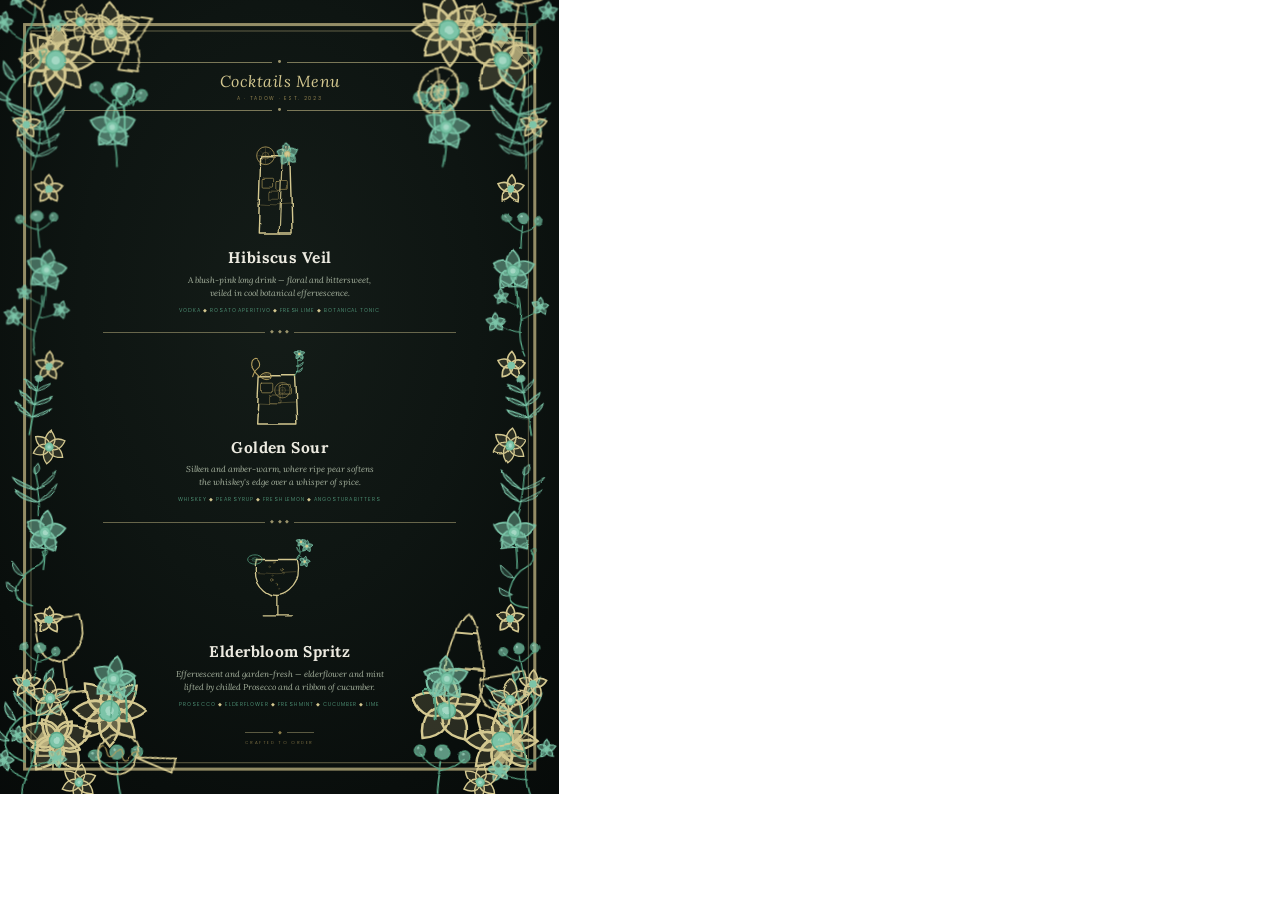
==== commit 2f40b1e2: "Add garnished hand-drawn glasses, remove TADOW heading, extend botanical garlands - Replaced large T" ====
--- a/cocktail-menu.html
+++ b/cocktail-menu.html
@@ -46,41 +46,29 @@
   position: absolute; top: 0; left: 0;
   width: 148mm; height: 210mm;
   display: flex; flex-direction: column; align-items: center;
-  padding: 18mm 16mm 13mm;
-}
-
-/* ── Masthead ── */
-.monogram {
-  font-family: 'Poppins', sans-serif; font-weight: 300;
-  font-size: 5.5px; letter-spacing: 0.38em; color: #D4C890;
-  text-transform: uppercase; margin-bottom: 1.2mm; text-align: center;
-}
-.brand-name {
-  font-family: 'Lora', serif; font-weight: 700; font-size: 38px;
-  color: #EEEAE0; text-align: center; line-height: 1.0;
-  margin-bottom: 1.5mm; letter-spacing: 0.14em;
-}
-.est-rule {
-  display: flex; align-items: center; gap: 0; width: 78%; margin-bottom: 1.5mm;
-}
-.est-line { flex: 1; height: 0.35px; background: #D4C890; opacity: 0.55; }
-.est-text {
-  font-family: 'Poppins', sans-serif; font-weight: 300;
-  font-size: 4.5px; letter-spacing: 0.32em; color: #B8A260;
-  padding: 0 6px; white-space: nowrap;
+  padding: 16mm 17mm 13mm;
+}
+
+/* ── Header ── */
+.menu-header {
+  width: 100%; text-align: center; margin-bottom: 3mm;
+}
+.header-row {
+  display: flex; align-items: center; width: 100%; margin-bottom: 2mm;
+}
+.header-line { flex: 1; height: 0.35px; background: #D4C890; opacity: 0.55; }
+.header-dot {
+  width: 2.8px; height: 2.8px; background: #D4C890;
+  border-radius: 50%; margin: 0 6px; opacity: 0.72;
 }
 .menu-script {
   font-family: 'Lora', serif; font-weight: 400; font-style: italic;
-  font-size: 13.5px; color: #D4C890; text-align: center;
-  margin-bottom: 4.5mm; letter-spacing: 0.02em;
-}
-.sig-row {
-  display: flex; align-items: center; width: 100%; margin-bottom: 4mm;
-}
-.sig-line { flex: 1; height: 0.35px; background: #D4C890; opacity: 0.50; }
-.sig-dot {
-  width: 3px; height: 3px; background: #D4C890;
-  border-radius: 50%; margin: 0 7px; opacity: 0.72;
+  font-size: 16px; color: #D4C890; letter-spacing: 0.03em;
+}
+.header-sub {
+  font-family: 'Poppins', sans-serif; font-weight: 300;
+  font-size: 4.8px; letter-spacing: 0.35em; color: #B8A260;
+  text-transform: uppercase; margin-top: 1mm;
 }
 
 /* ── Cocktail cards ── */
@@ -89,43 +77,44 @@
   justify-content: space-evenly; align-items: center; width: 100%;
 }
 .cocktail { text-align: center; width: 100%; }
+
 .drink-name {
-  font-family: 'Lora', serif; font-weight: 700; font-size: 16px;
-  color: #ECEAE0; margin-bottom: 2mm; letter-spacing: 0.03em;
+  font-family: 'Lora', serif; font-weight: 700; font-size: 15.5px;
+  color: #ECEAE0; margin-bottom: 1.8mm; letter-spacing: 0.03em;
 }
 .tasting-note {
   font-family: 'Lora', serif; font-weight: 400; font-style: italic;
-  font-size: 9px; color: #AEB8A8; line-height: 1.5;
-  margin-bottom: 2mm; padding: 0 2mm;
+  font-size: 8.5px; color: #A8B4A0; line-height: 1.52;
+  margin-bottom: 1.8mm; padding: 0 2mm;
 }
 .ingredients {
   font-family: 'Poppins', sans-serif; font-weight: 300;
-  font-size: 5.5px; letter-spacing: 0.18em; color: #5AA888;
+  font-size: 5.2px; letter-spacing: 0.18em; color: #5AA888;
   text-transform: uppercase; line-height: 1.65;
 }
 .diamond { color: #D4C890; }
 
 /* ── Dividers ── */
 .divider {
-  display: flex; align-items: center; width: 84%;
-}
-.div-line { flex: 1; height: 0.3px; background: #D4C890; opacity: 0.48; }
+  display: flex; align-items: center; width: 82%;
+}
+.div-line { flex: 1; height: 0.3px; background: #D4C890; opacity: 0.45; }
 .div-center {
-  display: flex; gap: 4px; padding: 0 5px;
-  font-size: 5px; color: #D4C890; line-height: 1; opacity: 0.72;
+  display: flex; gap: 3.5px; padding: 0 5px;
+  font-size: 4.5px; color: #D4C890; line-height: 1; opacity: 0.70;
 }
 
 /* ── Footer ── */
-.footer { text-align: center; margin-top: 2mm; }
+.footer { text-align: center; margin-top: 1.5mm; }
 .footer-rule {
-  display: flex; align-items: center; margin-bottom: 1.5mm;
-}
-.footer-line { flex: 1; height: 0.3px; background: #D4C890; opacity: 0.42; }
-.footer-diamond { font-size: 5px; color: #B8A260; padding: 0 5px; opacity: 0.8; }
+  display: flex; align-items: center; margin-bottom: 1.2mm;
+}
+.footer-line { flex: 1; height: 0.28px; background: #D4C890; opacity: 0.40; }
+.footer-diamond { font-size: 4.5px; color: #B8A260; padding: 0 5px; opacity: 0.75; }
 .footer-text {
   font-family: 'Poppins', sans-serif; font-weight: 300;
-  font-size: 4.5px; letter-spacing: 0.35em; color: #B8A260;
-  text-transform: uppercase; opacity: 0.85;
+  font-size: 4.2px; letter-spacing: 0.38em; color: #B8A260;
+  text-transform: uppercase; opacity: 0.80;
 }
 </style>
 </head>
@@ -135,91 +124,85 @@
   <svg class="deco" viewBox="0 0 148 210" xmlns="http://www.w3.org/2000/svg">
 <defs>
   
-  <!-- Pen-sketch: glassware — higher displacement, irregular wobble -->
   <filter id="sketch" x="-35%" y="-35%" width="170%" height="170%">
     <feTurbulence type="fractalNoise" baseFrequency="0.042 0.058" numOctaves="3" seed="7" result="n"/>
     <feDisplacementMap in="SourceGraphic" in2="n" scale="3.2" xChannelSelector="R" yChannelSelector="G"/>
   </filter>
-  <!-- Pencil-sketch: botanicals — medium wobble, softer -->
   <filter id="sketch-b" x="-25%" y="-25%" width="150%" height="150%">
     <feTurbulence type="fractalNoise" baseFrequency="0.038 0.048" numOctaves="3" seed="3" result="n"/>
     <feDisplacementMap in="SourceGraphic" in2="n" scale="1.9" xChannelSelector="R" yChannelSelector="G"/>
   </filter>
-  <!-- Light hand-drawn: tiny scatter elements -->
   <filter id="sketch-s" x="-20%" y="-20%" width="140%" height="140%">
     <feTurbulence type="fractalNoise" baseFrequency="0.05 0.04" numOctaves="3" seed="11" result="n"/>
     <feDisplacementMap in="SourceGraphic" in2="n" scale="1.2" xChannelSelector="R" yChannelSelector="G"/>
   </filter>
   <symbol id="wf5" viewBox="-13 -13 26 26" overflow="visible">
   <path d="M 0,0 C 3.68,-0.90 4.60,-5.60 0.00,-10.00 C -4.60,-6.00 -3.77,-0.70 0,0 Z" fill="#D4C890" fill-opacity="0.15" stroke="#D4C890" stroke-width="0.70" transform="rotate(2.0)"/>
-<path d="M 0,0 C 3.82,-0.90 4.77,-5.60 0.06,-10.00 C -4.60,-6.00 -3.77,-0.70 0,0 Z" fill="#D4C890" fill-opacity="0.19" stroke="#D4C890" stroke-width="0.70" transform="rotate(74.0)"/>
-<path d="M 0,0 C 3.50,-0.90 4.37,-5.60 -0.07,-10.00 C -4.60,-6.00 -3.77,-0.70 0,0 Z" fill="#D4C890" fill-opacity="0.17" stroke="#D4C890" stroke-width="0.70" transform="rotate(146.0)"/>
-<path d="M 0,0 C 3.79,-0.90 4.73,-5.60 0.04,-10.00 C -4.60,-6.00 -3.77,-0.70 0,0 Z" fill="#D4C890" fill-opacity="0.20" stroke="#D4C890" stroke-width="0.70" transform="rotate(218.0)"/>
-<path d="M 0,0 C 3.72,-0.90 4.65,-5.60 0.02,-10.00 C -4.60,-6.00 -3.77,-0.70 0,0 Z" fill="#D4C890" fill-opacity="0.18" stroke="#D4C890" stroke-width="0.70" transform="rotate(290.0)"/>
+<path d="M 0,0 C 3.87,-0.90 4.84,-5.60 0.07,-10.00 C -4.60,-6.00 -3.77,-0.70 0,0 Z" fill="#D4C890" fill-opacity="0.18" stroke="#D4C890" stroke-width="0.70" transform="rotate(74.0)"/>
+<path d="M 0,0 C 3.49,-0.90 4.36,-5.60 -0.07,-10.00 C -4.60,-6.00 -3.77,-0.70 0,0 Z" fill="#D4C890" fill-opacity="0.16" stroke="#D4C890" stroke-width="0.70" transform="rotate(146.0)"/>
+<path d="M 0,0 C 3.68,-0.90 4.60,-5.60 0.00,-10.00 C -4.60,-6.00 -3.77,-0.70 0,0 Z" fill="#D4C890" fill-opacity="0.20" stroke="#D4C890" stroke-width="0.70" transform="rotate(218.0)"/>
+<path d="M 0,0 C 3.87,-0.90 4.84,-5.60 0.07,-10.00 C -4.60,-6.00 -3.77,-0.70 0,0 Z" fill="#D4C890" fill-opacity="0.17" stroke="#D4C890" stroke-width="0.70" transform="rotate(290.0)"/>
   <circle r="2.4" fill="#7BC4A8" stroke="#5AA888" stroke-width="0.45"/>
   <circle r="1.1" fill="#A4D8C4"/>
 </symbol> <symbol id="wf5b" viewBox="-13 -13 26 26" overflow="visible">
   <path d="M 0,0 C 3.68,-0.90 4.60,-5.60 0.00,-10.00 C -4.60,-6.00 -3.77,-0.70 0,0 Z" fill="#D4C890" fill-opacity="0.15" stroke="#D4C890" stroke-width="0.70" transform="rotate(2.0)"/>
-<path d="M 0,0 C 3.82,-0.90 4.77,-5.60 0.06,-10.00 C -4.60,-6.00 -3.77,-0.70 0,0 Z" fill="#D4C890" fill-opacity="0.19" stroke="#D4C890" stroke-width="0.70" transform="rotate(74.0)"/>
-<path d="M 0,0 C 3.50,-0.90 4.37,-5.60 -0.07,-10.00 C -4.60,-6.00 -3.77,-0.70 0,0 Z" fill="#D4C890" fill-opacity="0.17" stroke="#D4C890" stroke-width="0.70" transform="rotate(146.0)"/>
-<path d="M 0,0 C 3.79,-0.90 4.73,-5.60 0.04,-10.00 C -4.60,-6.00 -3.77,-0.70 0,0 Z" fill="#D4C890" fill-opacity="0.20" stroke="#D4C890" stroke-width="0.70" transform="rotate(218.0)"/>
-<path d="M 0,0 C 3.72,-0.90 4.65,-5.60 0.02,-10.00 C -4.60,-6.00 -3.77,-0.70 0,0 Z" fill="#D4C890" fill-opacity="0.18" stroke="#D4C890" stroke-width="0.70" transform="rotate(290.0)"/>
+<path d="M 0,0 C 3.87,-0.90 4.84,-5.60 0.07,-10.00 C -4.60,-6.00 -3.77,-0.70 0,0 Z" fill="#D4C890" fill-opacity="0.18" stroke="#D4C890" stroke-width="0.70" transform="rotate(74.0)"/>
+<path d="M 0,0 C 3.49,-0.90 4.36,-5.60 -0.07,-10.00 C -4.60,-6.00 -3.77,-0.70 0,0 Z" fill="#D4C890" fill-opacity="0.16" stroke="#D4C890" stroke-width="0.70" transform="rotate(146.0)"/>
+<path d="M 0,0 C 3.68,-0.90 4.60,-5.60 0.00,-10.00 C -4.60,-6.00 -3.77,-0.70 0,0 Z" fill="#D4C890" fill-opacity="0.20" stroke="#D4C890" stroke-width="0.70" transform="rotate(218.0)"/>
+<path d="M 0,0 C 3.87,-0.90 4.84,-5.60 0.07,-10.00 C -4.60,-6.00 -3.77,-0.70 0,0 Z" fill="#D4C890" fill-opacity="0.17" stroke="#D4C890" stroke-width="0.70" transform="rotate(290.0)"/>
   <path d="M 0,0 C 2.24,-0.63 2.80,-3.92 0.00,-7.00 C -2.80,-4.20 -2.30,-0.49 0,0 Z" fill="#D4C890" fill-opacity="0.15" stroke="#D4C890" stroke-width="0.70" transform="rotate(38.0)"/>
-<path d="M 0,0 C 2.32,-0.63 2.90,-3.92 0.04,-7.00 C -2.80,-4.20 -2.30,-0.49 0,0 Z" fill="#D4C890" fill-opacity="0.19" stroke="#D4C890" stroke-width="0.70" transform="rotate(110.0)"/>
-<path d="M 0,0 C 2.13,-0.63 2.66,-3.92 -0.05,-7.00 C -2.80,-4.20 -2.30,-0.49 0,0 Z" fill="#D4C890" fill-opacity="0.17" stroke="#D4C890" stroke-width="0.70" transform="rotate(182.0)"/>
-<path d="M 0,0 C 2.30,-0.63 2.88,-3.92 0.03,-7.00 C -2.80,-4.20 -2.30,-0.49 0,0 Z" fill="#D4C890" fill-opacity="0.20" stroke="#D4C890" stroke-width="0.70" transform="rotate(254.0)"/>
-<path d="M 0,0 C 2.26,-0.63 2.83,-3.92 0.01,-7.00 C -2.80,-4.20 -2.30,-0.49 0,0 Z" fill="#D4C890" fill-opacity="0.18" stroke="#D4C890" stroke-width="0.70" transform="rotate(326.0)"/>
+<path d="M 0,0 C 2.36,-0.63 2.95,-3.92 0.05,-7.00 C -2.80,-4.20 -2.30,-0.49 0,0 Z" fill="#D4C890" fill-opacity="0.18" stroke="#D4C890" stroke-width="0.70" transform="rotate(110.0)"/>
+<path d="M 0,0 C 2.12,-0.63 2.65,-3.92 -0.05,-7.00 C -2.80,-4.20 -2.30,-0.49 0,0 Z" fill="#D4C890" fill-opacity="0.16" stroke="#D4C890" stroke-width="0.70" transform="rotate(182.0)"/>
+<path d="M 0,0 C 2.24,-0.63 2.80,-3.92 0.00,-7.00 C -2.80,-4.20 -2.30,-0.49 0,0 Z" fill="#D4C890" fill-opacity="0.20" stroke="#D4C890" stroke-width="0.70" transform="rotate(254.0)"/>
+<path d="M 0,0 C 2.35,-0.63 2.94,-3.92 0.05,-7.00 C -2.80,-4.20 -2.30,-0.49 0,0 Z" fill="#D4C890" fill-opacity="0.17" stroke="#D4C890" stroke-width="0.70" transform="rotate(326.0)"/>
   <circle r="2.1" fill="#7BC4A8" stroke="#5AA888" stroke-width="0.40"/>
   <circle r="0.9" fill="#A4D8C4"/>
 </symbol> <symbol id="wf8" viewBox="-15 -15 30 30" overflow="visible">
   <path d="M 0,0 C 3.34,-0.99 4.18,-6.16 0.00,-11.00 C -4.18,-6.60 -3.43,-0.77 0,0 Z" fill="#D4C890" fill-opacity="0.15" stroke="#D4C890" stroke-width="0.70" transform="rotate(1.0)"/>
-<path d="M 0,0 C 3.47,-0.99 4.34,-6.16 0.06,-11.00 C -4.18,-6.60 -3.43,-0.77 0,0 Z" fill="#D4C890" fill-opacity="0.19" stroke="#D4C890" stroke-width="0.70" transform="rotate(46.0)"/>
-<path d="M 0,0 C 3.18,-0.99 3.97,-6.16 -0.08,-11.00 C -4.18,-6.60 -3.43,-0.77 0,0 Z" fill="#D4C890" fill-opacity="0.17" stroke="#D4C890" stroke-width="0.70" transform="rotate(91.0)"/>
-<path d="M 0,0 C 3.44,-0.99 4.30,-6.16 0.05,-11.00 C -4.18,-6.60 -3.43,-0.77 0,0 Z" fill="#D4C890" fill-opacity="0.20" stroke="#D4C890" stroke-width="0.70" transform="rotate(136.0)"/>
-<path d="M 0,0 C 3.38,-0.99 4.23,-6.16 0.02,-11.00 C -4.18,-6.60 -3.43,-0.77 0,0 Z" fill="#D4C890" fill-opacity="0.18" stroke="#D4C890" stroke-width="0.70" transform="rotate(181.0)"/>
-<path d="M 0,0 C 3.20,-0.99 4.00,-6.16 -0.07,-11.00 C -4.18,-6.60 -3.43,-0.77 0,0 Z" fill="#D4C890" fill-opacity="0.16" stroke="#D4C890" stroke-width="0.70" transform="rotate(226.0)"/>
-<path d="M 0,0 C 3.50,-0.99 4.38,-6.16 0.08,-11.00 C -4.18,-6.60 -3.43,-0.77 0,0 Z" fill="#D4C890" fill-opacity="0.19" stroke="#D4C890" stroke-width="0.70" transform="rotate(271.0)"/>
-<path d="M 0,0 C 3.28,-0.99 4.10,-6.16 -0.03,-11.00 C -4.18,-6.60 -3.43,-0.77 0,0 Z" fill="#D4C890" fill-opacity="0.17" stroke="#D4C890" stroke-width="0.70" transform="rotate(316.0)"/>
+<path d="M 0,0 C 3.52,-0.99 4.40,-6.16 0.08,-11.00 C -4.18,-6.60 -3.43,-0.77 0,0 Z" fill="#D4C890" fill-opacity="0.18" stroke="#D4C890" stroke-width="0.70" transform="rotate(46.0)"/>
+<path d="M 0,0 C 3.17,-0.99 3.96,-6.16 -0.08,-11.00 C -4.18,-6.60 -3.43,-0.77 0,0 Z" fill="#D4C890" fill-opacity="0.16" stroke="#D4C890" stroke-width="0.70" transform="rotate(91.0)"/>
+<path d="M 0,0 C 3.35,-0.99 4.18,-6.16 0.00,-11.00 C -4.18,-6.60 -3.43,-0.77 0,0 Z" fill="#D4C890" fill-opacity="0.20" stroke="#D4C890" stroke-width="0.70" transform="rotate(136.0)"/>
+<path d="M 0,0 C 3.52,-0.99 4.39,-6.16 0.08,-11.00 C -4.18,-6.60 -3.43,-0.77 0,0 Z" fill="#D4C890" fill-opacity="0.17" stroke="#D4C890" stroke-width="0.70" transform="rotate(181.0)"/>
+<path d="M 0,0 C 3.17,-0.99 3.96,-6.16 -0.08,-11.00 C -4.18,-6.60 -3.43,-0.77 0,0 Z" fill="#D4C890" fill-opacity="0.15" stroke="#D4C890" stroke-width="0.70" transform="rotate(226.0)"/>
+<path d="M 0,0 C 3.35,-0.99 4.19,-6.16 0.00,-11.00 C -4.18,-6.60 -3.43,-0.77 0,0 Z" fill="#D4C890" fill-opacity="0.19" stroke="#D4C890" stroke-width="0.70" transform="rotate(271.0)"/>
+<path d="M 0,0 C 3.51,-0.99 4.39,-6.16 0.08,-11.00 C -4.18,-6.60 -3.43,-0.77 0,0 Z" fill="#D4C890" fill-opacity="0.17" stroke="#D4C890" stroke-width="0.70" transform="rotate(316.0)"/>
   <path d="M 0,0 C 1.96,-0.63 2.45,-3.92 0.00,-7.00 C -2.45,-4.20 -2.01,-0.49 0,0 Z" fill="#D4C890" fill-opacity="0.15" stroke="#D4C890" stroke-width="0.70" transform="rotate(23.5)"/>
-<path d="M 0,0 C 2.03,-0.63 2.54,-3.92 0.04,-7.00 C -2.45,-4.20 -2.01,-0.49 0,0 Z" fill="#D4C890" fill-opacity="0.19" stroke="#D4C890" stroke-width="0.70" transform="rotate(68.5)"/>
-<path d="M 0,0 C 1.86,-0.63 2.33,-3.92 -0.05,-7.00 C -2.45,-4.20 -2.01,-0.49 0,0 Z" fill="#D4C890" fill-opacity="0.17" stroke="#D4C890" stroke-width="0.70" transform="rotate(113.5)"/>
-<path d="M 0,0 C 2.02,-0.63 2.52,-3.92 0.03,-7.00 C -2.45,-4.20 -2.01,-0.49 0,0 Z" fill="#D4C890" fill-opacity="0.20" stroke="#D4C890" stroke-width="0.70" transform="rotate(158.5)"/>
-<path d="M 0,0 C 1.98,-0.63 2.48,-3.92 0.01,-7.00 C -2.45,-4.20 -2.01,-0.49 0,0 Z" fill="#D4C890" fill-opacity="0.18" stroke="#D4C890" stroke-width="0.70" transform="rotate(203.5)"/>
-<path d="M 0,0 C 1.87,-0.63 2.34,-3.92 -0.05,-7.00 C -2.45,-4.20 -2.01,-0.49 0,0 Z" fill="#D4C890" fill-opacity="0.16" stroke="#D4C890" stroke-width="0.70" transform="rotate(248.5)"/>
-<path d="M 0,0 C 2.05,-0.63 2.57,-3.92 0.05,-7.00 C -2.45,-4.20 -2.01,-0.49 0,0 Z" fill="#D4C890" fill-opacity="0.19" stroke="#D4C890" stroke-width="0.70" transform="rotate(293.5)"/>
-<path d="M 0,0 C 1.92,-0.63 2.40,-3.92 -0.02,-7.00 C -2.45,-4.20 -2.01,-0.49 0,0 Z" fill="#D4C890" fill-opacity="0.17" stroke="#D4C890" stroke-width="0.70" transform="rotate(338.5)"/>
+<path d="M 0,0 C 2.06,-0.63 2.58,-3.92 0.05,-7.00 C -2.45,-4.20 -2.01,-0.49 0,0 Z" fill="#D4C890" fill-opacity="0.18" stroke="#D4C890" stroke-width="0.70" transform="rotate(68.5)"/>
+<path d="M 0,0 C 1.86,-0.63 2.32,-3.92 -0.05,-7.00 C -2.45,-4.20 -2.01,-0.49 0,0 Z" fill="#D4C890" fill-opacity="0.16" stroke="#D4C890" stroke-width="0.70" transform="rotate(113.5)"/>
+<path d="M 0,0 C 1.96,-0.63 2.45,-3.92 0.00,-7.00 C -2.45,-4.20 -2.01,-0.49 0,0 Z" fill="#D4C890" fill-opacity="0.20" stroke="#D4C890" stroke-width="0.70" transform="rotate(158.5)"/>
+<path d="M 0,0 C 2.06,-0.63 2.58,-3.92 0.05,-7.00 C -2.45,-4.20 -2.01,-0.49 0,0 Z" fill="#D4C890" fill-opacity="0.17" stroke="#D4C890" stroke-width="0.70" transform="rotate(203.5)"/>
+<path d="M 0,0 C 1.86,-0.63 2.32,-3.92 -0.05,-7.00 C -2.45,-4.20 -2.01,-0.49 0,0 Z" fill="#D4C890" fill-opacity="0.15" stroke="#D4C890" stroke-width="0.70" transform="rotate(248.5)"/>
+<path d="M 0,0 C 1.96,-0.63 2.45,-3.92 0.00,-7.00 C -2.45,-4.20 -2.01,-0.49 0,0 Z" fill="#D4C890" fill-opacity="0.19" stroke="#D4C890" stroke-width="0.70" transform="rotate(293.5)"/>
+<path d="M 0,0 C 2.06,-0.63 2.57,-3.92 0.05,-7.00 C -2.45,-4.20 -2.01,-0.49 0,0 Z" fill="#D4C890" fill-opacity="0.17" stroke="#D4C890" stroke-width="0.70" transform="rotate(338.5)"/>
   <circle r="3.0" fill="#7BC4A8" stroke="#5AA888" stroke-width="0.40"/>
   <circle r="1.3" fill="#A4D8C4"/>
 </symbol> <symbol id="wf6" viewBox="-13 -13 26 26" overflow="visible">
   <path d="M 0,0 C 3.02,-0.81 3.78,-5.04 0.00,-9.00 C -3.78,-5.40 -3.10,-0.63 0,0 Z" fill="#D4C890" fill-opacity="0.15" stroke="#D4C890" stroke-width="0.70" transform="rotate(8.0)"/>
-<path d="M 0,0 C 3.14,-0.81 3.92,-5.04 0.05,-9.00 C -3.78,-5.40 -3.10,-0.63 0,0 Z" fill="#D4C890" fill-opacity="0.19" stroke="#D4C890" stroke-width="0.70" transform="rotate(68.0)"/>
-<path d="M 0,0 C 2.87,-0.81 3.59,-5.04 -0.07,-9.00 C -3.78,-5.40 -3.10,-0.63 0,0 Z" fill="#D4C890" fill-opacity="0.17" stroke="#D4C890" stroke-width="0.70" transform="rotate(128.0)"/>
-<path d="M 0,0 C 3.11,-0.81 3.89,-5.04 0.04,-9.00 C -3.78,-5.40 -3.10,-0.63 0,0 Z" fill="#D4C890" fill-opacity="0.20" stroke="#D4C890" stroke-width="0.70" transform="rotate(188.0)"/>
-<path d="M 0,0 C 3.06,-0.81 3.82,-5.04 0.02,-9.00 C -3.78,-5.40 -3.10,-0.63 0,0 Z" fill="#D4C890" fill-opacity="0.18" stroke="#D4C890" stroke-width="0.70" transform="rotate(248.0)"/>
-<path d="M 0,0 C 2.89,-0.81 3.61,-5.04 -0.06,-9.00 C -3.78,-5.40 -3.10,-0.63 0,0 Z" fill="#D4C890" fill-opacity="0.16" stroke="#D4C890" stroke-width="0.70" transform="rotate(308.0)"/>
+<path d="M 0,0 C 3.18,-0.81 3.98,-5.04 0.07,-9.00 C -3.78,-5.40 -3.10,-0.63 0,0 Z" fill="#D4C890" fill-opacity="0.18" stroke="#D4C890" stroke-width="0.70" transform="rotate(68.0)"/>
+<path d="M 0,0 C 2.87,-0.81 3.58,-5.04 -0.07,-9.00 C -3.78,-5.40 -3.10,-0.63 0,0 Z" fill="#D4C890" fill-opacity="0.16" stroke="#D4C890" stroke-width="0.70" transform="rotate(128.0)"/>
+<path d="M 0,0 C 3.03,-0.81 3.78,-5.04 0.00,-9.00 C -3.78,-5.40 -3.10,-0.63 0,0 Z" fill="#D4C890" fill-opacity="0.20" stroke="#D4C890" stroke-width="0.70" transform="rotate(188.0)"/>
+<path d="M 0,0 C 3.18,-0.81 3.97,-5.04 0.06,-9.00 C -3.78,-5.40 -3.10,-0.63 0,0 Z" fill="#D4C890" fill-opacity="0.17" stroke="#D4C890" stroke-width="0.70" transform="rotate(248.0)"/>
+<path d="M 0,0 C 2.86,-0.81 3.58,-5.04 -0.07,-9.00 C -3.78,-5.40 -3.10,-0.63 0,0 Z" fill="#D4C890" fill-opacity="0.15" stroke="#D4C890" stroke-width="0.70" transform="rotate(308.0)"/>
   <circle r="2.2" fill="#7BC4A8" stroke="#5AA888" stroke-width="0.40"/>
   <circle r="0.9" fill="#A4D8C4"/>
 </symbol> <symbol id="bud" viewBox="-6 -15 12 17" overflow="visible">
-  <path d="M 0.3,1.5 Q 0.5,-2 0,-6" stroke="#7BC4A8" stroke-width="0.65" fill="none" stroke-linecap="round"/>
+  <path d="M 0.3,1.5 Q 0.5,-2 0,-6" stroke="#5AA888" stroke-width="0.65" fill="none" stroke-linecap="round"/>
   <path d="M 0,-6 C 3.2,-8.5 4.5,-12.5 0.2,-13.5 C -3.8,-12.8 -3.2,-8.2 0,-6 Z"
         fill="#7BC4A8" fill-opacity="0.28" stroke="#7BC4A8" stroke-width="0.65"/>
-  <!-- natural-looking sepals -->
   <path d="M -0.8,-7.5 Q -4.5,-9 -3.2,-6.5" stroke="#5AA888" stroke-width="0.45" fill="none" stroke-linecap="round"/>
   <path d="M  0.9,-7.2 Q  4.2,-9  3.0,-6.3" stroke="#5AA888" stroke-width="0.40" fill="none" stroke-linecap="round"/>
 </symbol> <symbol id="berries" viewBox="-15 -22 30 24" overflow="visible">
   <path d="M 0.2,2 Q -0.3,-3 0,-10.5" stroke="#5AA888" stroke-width="0.70" fill="none" stroke-linecap="round"/>
   <path d="M 0,-7.5 Q -5.5,-9,-8.5,-13.5" stroke="#5AA888" stroke-width="0.55" fill="none" stroke-linecap="round"/>
   <path d="M 0.2,-7 Q  5.2,-8.5, 8.8,-12.8" stroke="#5AA888" stroke-width="0.55" fill="none" stroke-linecap="round"/>
-  <!-- berries - slightly imperfect circles -->
   <ellipse cx="0.3"  cy="-14.5" rx="3.0" ry="2.8" fill="#7BC4A8" fill-opacity="0.75" stroke="#5AA888" stroke-width="0.50"/>
   <ellipse cx="-8.5" cy="-14.2" rx="2.4" ry="2.2" fill="#7BC4A8" fill-opacity="0.65" stroke="#5AA888" stroke-width="0.45"/>
   <ellipse cx="8.8"  cy="-13.8" rx="2.2" ry="2.4" fill="#7BC4A8" fill-opacity="0.65" stroke="#5AA888" stroke-width="0.45"/>
   <circle cx="-0.5" cy="-15.5" r="0.65" fill="#A4D8C4" opacity="0.85"/>
   <circle cx="-9.2" cy="-15.2" r="0.55" fill="#A4D8C4" opacity="0.75"/>
   <circle cx="8.2"  cy="-14.8" r="0.55" fill="#A4D8C4" opacity="0.75"/>
-</symbol> <symbol id="branch" viewBox="-17 -27 34 29" overflow="visible">
+</symbol> <symbol id="branch" viewBox="-18 -28 36 30" overflow="visible">
   <path d="M -0.3,2 Q 1.8,-7 0.2,-24.5" stroke="#5AA888" stroke-width="0.70" fill="none" stroke-linecap="round"/>
-  <!-- leaf pairs with organic shapes -->
   <path d="M 0,-5.5 Q -9.5,-7.5,-12,-14 Q -5.5,-9.5, 0,-5.5"
         fill="#7BC4A8" fill-opacity="0.22" stroke="#7BC4A8" stroke-width="0.58"/>
   <path d="M 0,-5.5 Q  9,-7,  11.5,-13.5 Q  5.5,-9, 0,-5.5"
@@ -230,82 +213,72 @@
         fill="#7BC4A8" fill-opacity="0.16" stroke="#7BC4A8" stroke-width="0.52"/>
   <path d="M 0.3,-20.5 Q 4.5,-22.5, 2.5,-26.5 Q -2,-22.5, 0.3,-20.5"
         fill="#7BC4A8" fill-opacity="0.24" stroke="#7BC4A8" stroke-width="0.55"/>
-  <!-- leaf veins -->
-  <path d="M 0,-5.5 Q -6,-8,-9,-11" stroke="#5AA888" stroke-width="0.28" fill="none" opacity="0.6"/>
-  <path d="M 0,-12.5 Q -6,-15,-9.5,-18" stroke="#5AA888" stroke-width="0.28" fill="none" opacity="0.6"/>
+  <path d="M 0,-5.5 Q -6,-8,-9,-11" stroke="#5AA888" stroke-width="0.28" fill="none" opacity="0.55"/>
+  <path d="M 0,-12.5 Q -6,-15,-9.5,-18" stroke="#5AA888" stroke-width="0.28" fill="none" opacity="0.55"/>
 </symbol> <symbol id="herb" viewBox="-9 -23 18 25" overflow="visible">
   <path d="M 0.2,2 Q 0.5,-4 0,-20.5" stroke="#5AA888" stroke-width="0.65" fill="none" stroke-linecap="round"/>
-  <!-- paired leaves with vein lines -->
   <path d="M 0,-5  Q -6.5,-6.5,-7.5,-9.5 Q -3,-7.5, 0,-5"  fill="#7BC4A8" fill-opacity="0.22" stroke="#7BC4A8" stroke-width="0.48"/>
-  <path d="M -0.5,-4.5 Q -5,-5.5,-5.5,-7.5" stroke="#5AA888" stroke-width="0.25" fill="none" opacity="0.55"/>
+  <path d="M -0.5,-4.5 Q -5,-5.5,-5.5,-7.5" stroke="#5AA888" stroke-width="0.25" fill="none" opacity="0.52"/>
   <path d="M 0,-5  Q  6,-6.5,  7,-9.5 Q  3,-7, 0,-5"  fill="#7BC4A8" fill-opacity="0.16" stroke="#7BC4A8" stroke-width="0.42"/>
   <path d="M 0,-10 Q -5.5,-11.5,-6.5,-14.5 Q -2,-12.5, 0,-10" fill="#7BC4A8" fill-opacity="0.22" stroke="#7BC4A8" stroke-width="0.48"/>
-  <path d="M -0.4,-9.5 Q -4,-10.5,-5,-13" stroke="#5AA888" stroke-width="0.25" fill="none" opacity="0.55"/>
+  <path d="M -0.4,-9.5 Q -4,-10.5,-5,-13" stroke="#5AA888" stroke-width="0.25" fill="none" opacity="0.52"/>
   <path d="M 0,-10 Q  5.5,-11, 6.5,-14 Q  2,-12, 0,-10" fill="#7BC4A8" fill-opacity="0.16" stroke="#7BC4A8" stroke-width="0.42"/>
   <path d="M 0,-15 Q -4.5,-16.5,-5.5,-19.5 Q -1,-17.5, 0,-15" fill="#7BC4A8" fill-opacity="0.22" stroke="#7BC4A8" stroke-width="0.42"/>
   <path d="M 0,-15 Q  4,-16.5, 5,-19 Q  1,-17, 0,-15" fill="#7BC4A8" fill-opacity="0.16" stroke="#7BC4A8" stroke-width="0.36"/>
   <ellipse cx="0" cy="-20.5" rx="1.8" ry="1.5" fill="#7BC4A8" fill-opacity="0.9"/>
 </symbol> <symbol id="tiny" viewBox="-8 -8 16 16" overflow="visible">
   <path d="M 0,0 C 2.02,-0.54 2.52,-3.36 0.00,-6.00 C -2.52,-3.60 -2.07,-0.42 0,0 Z" fill="#D4C890" fill-opacity="0.15" stroke="#D4C890" stroke-width="0.70" transform="rotate(3.0)"/>
-<path d="M 0,0 C 2.09,-0.54 2.61,-3.36 0.03,-6.00 C -2.52,-3.60 -2.07,-0.42 0,0 Z" fill="#D4C890" fill-opacity="0.19" stroke="#D4C890" stroke-width="0.70" transform="rotate(75.0)"/>
-<path d="M 0,0 C 1.92,-0.54 2.39,-3.36 -0.04,-6.00 C -2.52,-3.60 -2.07,-0.42 0,0 Z" fill="#D4C890" fill-opacity="0.17" stroke="#D4C890" stroke-width="0.70" transform="rotate(147.0)"/>
-<path d="M 0,0 C 2.07,-0.54 2.59,-3.36 0.03,-6.00 C -2.52,-3.60 -2.07,-0.42 0,0 Z" fill="#D4C890" fill-opacity="0.20" stroke="#D4C890" stroke-width="0.70" transform="rotate(219.0)"/>
-<path d="M 0,0 C 2.04,-0.54 2.55,-3.36 0.01,-6.00 C -2.52,-3.60 -2.07,-0.42 0,0 Z" fill="#D4C890" fill-opacity="0.18" stroke="#D4C890" stroke-width="0.70" transform="rotate(291.0)"/>
+<path d="M 0,0 C 2.12,-0.54 2.65,-3.36 0.04,-6.00 C -2.52,-3.60 -2.07,-0.42 0,0 Z" fill="#D4C890" fill-opacity="0.18" stroke="#D4C890" stroke-width="0.70" transform="rotate(75.0)"/>
+<path d="M 0,0 C 1.91,-0.54 2.39,-3.36 -0.04,-6.00 C -2.52,-3.60 -2.07,-0.42 0,0 Z" fill="#D4C890" fill-opacity="0.16" stroke="#D4C890" stroke-width="0.70" transform="rotate(147.0)"/>
+<path d="M 0,0 C 2.02,-0.54 2.52,-3.36 0.00,-6.00 C -2.52,-3.60 -2.07,-0.42 0,0 Z" fill="#D4C890" fill-opacity="0.20" stroke="#D4C890" stroke-width="0.70" transform="rotate(219.0)"/>
+<path d="M 0,0 C 2.12,-0.54 2.65,-3.36 0.04,-6.00 C -2.52,-3.60 -2.07,-0.42 0,0 Z" fill="#D4C890" fill-opacity="0.17" stroke="#D4C890" stroke-width="0.70" transform="rotate(291.0)"/>
   <circle r="1.6" fill="#7BC4A8"/>
-</symbol> <symbol id="tendril" viewBox="-11 -22 22 24" overflow="visible">
-  <!-- organic curling vine -->
-  <path d="M 0.3,2 Q -8.5,0.5,-6.5,-6 Q -4,-12.5, 0.5,-14.5 Q 5,-17, 2.5,-21"
+</symbol> <symbol id="tendril" viewBox="-12 -23 24 25" overflow="visible">
+  <path d="M 0.3,2 Q -9,0.5,-7,-6.5 Q -4.5,-13, 0.5,-15 Q 5.5,-17.5, 3,-22"
         stroke="#5AA888" stroke-width="0.58" fill="none" stroke-linecap="round"/>
-  <!-- small organic leaves -->
-  <path d="M -5.5,-3.5 Q -10.5,-2.5,-10.8,-7 Q -7,-4.5,-5.5,-3.5" fill="#7BC4A8" fill-opacity="0.22" stroke="#7BC4A8" stroke-width="0.42"/>
-  <path d="M -4.5,-10.5 Q -9.8,-11.5,-9,-16 Q -5.5,-12.5,-4.5,-10.5" fill="#7BC4A8" fill-opacity="0.22" stroke="#7BC4A8" stroke-width="0.42"/>
-  <!-- tiny spiral curls at tip -->
-  <path d="M 2.5,-21 Q 5,-22.5, 4.5,-20 Q 4,-18 2.5,-19" stroke="#5AA888" stroke-width="0.38" fill="none" stroke-linecap="round"/>
-</symbol> <symbol id="sprig" viewBox="-14 -26 28 28" overflow="visible">
-  <!-- main curving stem -->
-  <path d="M 0,2 Q -3,-5 -1,-12 Q 1,-18 0,-24"
+  <path d="M -6,-4 Q -11.5,-2.5,-11.5,-7.5 Q -7.5,-5,-6,-4" fill="#7BC4A8" fill-opacity="0.22" stroke="#7BC4A8" stroke-width="0.42"/>
+  <path d="M -5,-11 Q -10.5,-12,-10,-17 Q -6,-13,-5,-11" fill="#7BC4A8" fill-opacity="0.22" stroke="#7BC4A8" stroke-width="0.42"/>
+  <path d="M 3,-22 Q 5.5,-24, 5,-21.5 Q 4.5,-19.5 3,-20.5" stroke="#5AA888" stroke-width="0.38" fill="none" stroke-linecap="round"/>
+</symbol> <symbol id="sprig" viewBox="-15 -27 30 29" overflow="visible">
+  <path d="M 0,2 Q -3,-5 -1,-13 Q 1,-19 0,-25"
         stroke="#5AA888" stroke-width="0.60" fill="none" stroke-linecap="round"/>
-  <!-- branch stems -->
-  <path d="M -1,-8 Q -8,-10,-11,-14" stroke="#5AA888" stroke-width="0.48" fill="none" stroke-linecap="round"/>
-  <path d="M -0.5,-14 Q  6,-16, 9,-19" stroke="#5AA888" stroke-width="0.45" fill="none" stroke-linecap="round"/>
-  <path d="M -0.2,-20 Q -5,-22,-7,-25" stroke="#5AA888" stroke-width="0.42" fill="none" stroke-linecap="round"/>
-  <!-- small blossoms at tips -->
-  <g transform="translate(-11,-14)">
-    <path d="M 0,0 C 1.58,-0.40 1.98,-2.52 0.00,-4.50 C -1.98,-2.70 -1.62,-0.32 0,0 Z" fill="#7BC4A8" fill-opacity="0.44" stroke="#7BC4A8" stroke-width="0.55" transform="rotate(5.0)"/>
-<path d="M 0,0 C 1.64,-0.40 2.05,-2.52 0.03,-4.50 C -1.98,-2.70 -1.62,-0.32 0,0 Z" fill="#7BC4A8" fill-opacity="0.54" stroke="#7BC4A8" stroke-width="0.55" transform="rotate(77.0)"/>
-<path d="M 0,0 C 1.51,-0.40 1.88,-2.52 -0.03,-4.50 C -1.98,-2.70 -1.62,-0.32 0,0 Z" fill="#7BC4A8" fill-opacity="0.48" stroke="#7BC4A8" stroke-width="0.55" transform="rotate(149.0)"/>
-<path d="M 0,0 C 1.63,-0.40 2.04,-2.52 0.02,-4.50 C -1.98,-2.70 -1.62,-0.32 0,0 Z" fill="#7BC4A8" fill-opacity="0.58" stroke="#7BC4A8" stroke-width="0.55" transform="rotate(221.0)"/>
-<path d="M 0,0 C 1.60,-0.40 2.00,-2.52 0.01,-4.50 C -1.98,-2.70 -1.62,-0.32 0,0 Z" fill="#7BC4A8" fill-opacity="0.52" stroke="#7BC4A8" stroke-width="0.55" transform="rotate(293.0)"/>
+  <path d="M -1,-9 Q -8.5,-11,-12,-15" stroke="#5AA888" stroke-width="0.48" fill="none" stroke-linecap="round"/>
+  <path d="M -0.5,-15 Q  6.5,-17,  9.5,-20" stroke="#5AA888" stroke-width="0.45" fill="none" stroke-linecap="round"/>
+  <path d="M -0.2,-21 Q -5.5,-23,-8,-26" stroke="#5AA888" stroke-width="0.42" fill="none" stroke-linecap="round"/>
+  <g transform="translate(-12,-15)">
+    <path d="M 0,0 C 1.58,-0.40 1.98,-2.52 0.00,-4.50 C -1.98,-2.70 -1.62,-0.32 0,0 Z" fill="#7BC4A8" fill-opacity="0.43" stroke="#7BC4A8" stroke-width="0.55" transform="rotate(5.0)"/>
+<path d="M 0,0 C 1.67,-0.40 2.08,-2.52 0.03,-4.50 C -1.98,-2.70 -1.62,-0.32 0,0 Z" fill="#7BC4A8" fill-opacity="0.53" stroke="#7BC4A8" stroke-width="0.55" transform="rotate(77.0)"/>
+<path d="M 0,0 C 1.50,-0.40 1.88,-2.52 -0.03,-4.50 C -1.98,-2.70 -1.62,-0.32 0,0 Z" fill="#7BC4A8" fill-opacity="0.47" stroke="#7BC4A8" stroke-width="0.55" transform="rotate(149.0)"/>
+<path d="M 0,0 C 1.59,-0.40 1.98,-2.52 0.00,-4.50 C -1.98,-2.70 -1.62,-0.32 0,0 Z" fill="#7BC4A8" fill-opacity="0.57" stroke="#7BC4A8" stroke-width="0.55" transform="rotate(221.0)"/>
+<path d="M 0,0 C 1.67,-0.40 2.08,-2.52 0.03,-4.50 C -1.98,-2.70 -1.62,-0.32 0,0 Z" fill="#7BC4A8" fill-opacity="0.50" stroke="#7BC4A8" stroke-width="0.55" transform="rotate(293.0)"/>
     <circle r="1.1" fill="#7BC4A8"/>
   </g>
-  <g transform="translate(9,-19)">
-    <path d="M 0,0 C 1.41,-0.36 1.76,-2.24 0.00,-4.00 C -1.76,-2.40 -1.44,-0.28 0,0 Z" fill="#7BC4A8" fill-opacity="0.41" stroke="#7BC4A8" stroke-width="0.52" transform="rotate(12.0)"/>
-<path d="M 0,0 C 1.46,-0.36 1.83,-2.24 0.02,-4.00 C -1.76,-2.40 -1.44,-0.28 0,0 Z" fill="#7BC4A8" fill-opacity="0.50" stroke="#7BC4A8" stroke-width="0.52" transform="rotate(84.0)"/>
-<path d="M 0,0 C 1.34,-0.36 1.67,-2.24 -0.03,-4.00 C -1.76,-2.40 -1.44,-0.28 0,0 Z" fill="#7BC4A8" fill-opacity="0.44" stroke="#7BC4A8" stroke-width="0.52" transform="rotate(156.0)"/>
-<path d="M 0,0 C 1.45,-0.36 1.81,-2.24 0.02,-4.00 C -1.76,-2.40 -1.44,-0.28 0,0 Z" fill="#7BC4A8" fill-opacity="0.53" stroke="#7BC4A8" stroke-width="0.52" transform="rotate(228.0)"/>
-<path d="M 0,0 C 1.42,-0.36 1.78,-2.24 0.01,-4.00 C -1.76,-2.40 -1.44,-0.28 0,0 Z" fill="#7BC4A8" fill-opacity="0.48" stroke="#7BC4A8" stroke-width="0.52" transform="rotate(300.0)"/>
+  <g transform="translate(9.5,-20)">
+    <path d="M 0,0 C 1.41,-0.36 1.76,-2.24 0.00,-4.00 C -1.76,-2.40 -1.44,-0.28 0,0 Z" fill="#7BC4A8" fill-opacity="0.39" stroke="#7BC4A8" stroke-width="0.52" transform="rotate(12.0)"/>
+<path d="M 0,0 C 1.48,-0.36 1.85,-2.24 0.03,-4.00 C -1.76,-2.40 -1.44,-0.28 0,0 Z" fill="#7BC4A8" fill-opacity="0.49" stroke="#7BC4A8" stroke-width="0.52" transform="rotate(84.0)"/>
+<path d="M 0,0 C 1.33,-0.36 1.67,-2.24 -0.03,-4.00 C -1.76,-2.40 -1.44,-0.28 0,0 Z" fill="#7BC4A8" fill-opacity="0.43" stroke="#7BC4A8" stroke-width="0.52" transform="rotate(156.0)"/>
+<path d="M 0,0 C 1.41,-0.36 1.76,-2.24 0.00,-4.00 C -1.76,-2.40 -1.44,-0.28 0,0 Z" fill="#7BC4A8" fill-opacity="0.52" stroke="#7BC4A8" stroke-width="0.52" transform="rotate(228.0)"/>
+<path d="M 0,0 C 1.48,-0.36 1.85,-2.24 0.03,-4.00 C -1.76,-2.40 -1.44,-0.28 0,0 Z" fill="#7BC4A8" fill-opacity="0.47" stroke="#7BC4A8" stroke-width="0.52" transform="rotate(300.0)"/>
     <circle r="1.0" fill="#7BC4A8"/>
   </g>
-  <g transform="translate(-7,-25)">
-    <path d="M 0,0 C 1.23,-0.32 1.54,-1.96 0.00,-3.50 C -1.54,-2.10 -1.26,-0.25 0,0 Z" fill="#7BC4A8" fill-opacity="0.47" stroke="#7BC4A8" stroke-width="0.50" transform="rotate(0.0)"/>
-<path d="M 0,0 C 1.28,-0.32 1.60,-1.96 0.02,-3.50 C -1.54,-2.10 -1.26,-0.25 0,0 Z" fill="#7BC4A8" fill-opacity="0.57" stroke="#7BC4A8" stroke-width="0.50" transform="rotate(72.0)"/>
-<path d="M 0,0 C 1.17,-0.32 1.46,-1.96 -0.03,-3.50 C -1.54,-2.10 -1.26,-0.25 0,0 Z" fill="#7BC4A8" fill-opacity="0.51" stroke="#7BC4A8" stroke-width="0.50" transform="rotate(144.0)"/>
-<path d="M 0,0 C 1.27,-0.32 1.58,-1.96 0.02,-3.50 C -1.54,-2.10 -1.26,-0.25 0,0 Z" fill="#7BC4A8" fill-opacity="0.61" stroke="#7BC4A8" stroke-width="0.50" transform="rotate(216.0)"/>
-<path d="M 0,0 C 1.25,-0.32 1.56,-1.96 0.01,-3.50 C -1.54,-2.10 -1.26,-0.25 0,0 Z" fill="#7BC4A8" fill-opacity="0.55" stroke="#7BC4A8" stroke-width="0.50" transform="rotate(288.0)"/>
+  <g transform="translate(-8,-26)">
+    <path d="M 0,0 C 1.23,-0.32 1.54,-1.96 0.00,-3.50 C -1.54,-2.10 -1.26,-0.25 0,0 Z" fill="#7BC4A8" fill-opacity="0.45" stroke="#7BC4A8" stroke-width="0.50" transform="rotate(0.0)"/>
+<path d="M 0,0 C 1.30,-0.32 1.62,-1.96 0.03,-3.50 C -1.54,-2.10 -1.26,-0.25 0,0 Z" fill="#7BC4A8" fill-opacity="0.56" stroke="#7BC4A8" stroke-width="0.50" transform="rotate(72.0)"/>
+<path d="M 0,0 C 1.17,-0.32 1.46,-1.96 -0.03,-3.50 C -1.54,-2.10 -1.26,-0.25 0,0 Z" fill="#7BC4A8" fill-opacity="0.49" stroke="#7BC4A8" stroke-width="0.50" transform="rotate(144.0)"/>
+<path d="M 0,0 C 1.23,-0.32 1.54,-1.96 0.00,-3.50 C -1.54,-2.10 -1.26,-0.25 0,0 Z" fill="#7BC4A8" fill-opacity="0.60" stroke="#7BC4A8" stroke-width="0.50" transform="rotate(216.0)"/>
+<path d="M 0,0 C 1.30,-0.32 1.62,-1.96 0.03,-3.50 C -1.54,-2.10 -1.26,-0.25 0,0 Z" fill="#7BC4A8" fill-opacity="0.53" stroke="#7BC4A8" stroke-width="0.50" transform="rotate(288.0)"/>
     <circle r="0.9" fill="#7BC4A8"/>
   </g>
 </symbol> <symbol id="bloom" viewBox="-10 -25 20 27" overflow="visible">
   <path d="M 0.2,2 Q 0.8,-3 0,-9.5" stroke="#5AA888" stroke-width="0.55" fill="none" stroke-linecap="round"/>
-  <!-- pair of leaves on stem -->
   <path d="M 0,-6 Q -4.5,-5.5 -5,-9 Q -1.5,-6.5 0,-6" fill="#7BC4A8" fill-opacity="0.22" stroke="#7BC4A8" stroke-width="0.38"/>
   <path d="M 0,-6 Q  4.5,-5  5,-8.5 Q  1.5,-6 0,-6" fill="#7BC4A8" fill-opacity="0.16" stroke="#7BC4A8" stroke-width="0.35"/>
-  <!-- bloom head -->
   <g transform="translate(0,-12)">
-    <path d="M 0,0 C 2.94,-0.72 3.68,-4.48 0.00,-8.00 C -3.68,-4.80 -3.02,-0.56 0,0 Z" fill="#7BC4A8" fill-opacity="0.44" stroke="#7BC4A8" stroke-width="0.62" transform="rotate(5.0)"/>
-<path d="M 0,0 C 3.05,-0.72 3.82,-4.48 0.04,-8.00 C -3.68,-4.80 -3.02,-0.56 0,0 Z" fill="#7BC4A8" fill-opacity="0.54" stroke="#7BC4A8" stroke-width="0.62" transform="rotate(77.0)"/>
-<path d="M 0,0 C 2.80,-0.72 3.50,-4.48 -0.06,-8.00 C -3.68,-4.80 -3.02,-0.56 0,0 Z" fill="#7BC4A8" fill-opacity="0.48" stroke="#7BC4A8" stroke-width="0.62" transform="rotate(149.0)"/>
-<path d="M 0,0 C 3.03,-0.72 3.79,-4.48 0.03,-8.00 C -3.68,-4.80 -3.02,-0.56 0,0 Z" fill="#7BC4A8" fill-opacity="0.58" stroke="#7BC4A8" stroke-width="0.62" transform="rotate(221.0)"/>
-<path d="M 0,0 C 2.98,-0.72 3.72,-4.48 0.01,-8.00 C -3.68,-4.80 -3.02,-0.56 0,0 Z" fill="#7BC4A8" fill-opacity="0.52" stroke="#7BC4A8" stroke-width="0.62" transform="rotate(293.0)"/>
+    <path d="M 0,0 C 2.94,-0.72 3.68,-4.48 0.00,-8.00 C -3.68,-4.80 -3.02,-0.56 0,0 Z" fill="#7BC4A8" fill-opacity="0.43" stroke="#7BC4A8" stroke-width="0.62" transform="rotate(5.0)"/>
+<path d="M 0,0 C 3.10,-0.72 3.87,-4.48 0.06,-8.00 C -3.68,-4.80 -3.02,-0.56 0,0 Z" fill="#7BC4A8" fill-opacity="0.53" stroke="#7BC4A8" stroke-width="0.62" transform="rotate(77.0)"/>
+<path d="M 0,0 C 2.79,-0.72 3.49,-4.48 -0.06,-8.00 C -3.68,-4.80 -3.02,-0.56 0,0 Z" fill="#7BC4A8" fill-opacity="0.47" stroke="#7BC4A8" stroke-width="0.62" transform="rotate(149.0)"/>
+<path d="M 0,0 C 2.95,-0.72 3.68,-4.48 0.00,-8.00 C -3.68,-4.80 -3.02,-0.56 0,0 Z" fill="#7BC4A8" fill-opacity="0.57" stroke="#7BC4A8" stroke-width="0.62" transform="rotate(221.0)"/>
+<path d="M 0,0 C 3.09,-0.72 3.87,-4.48 0.06,-8.00 C -3.68,-4.80 -3.02,-0.56 0,0 Z" fill="#7BC4A8" fill-opacity="0.50" stroke="#7BC4A8" stroke-width="0.62" transform="rotate(293.0)"/>
     <circle r="2.2" fill="#7BC4A8" stroke="#5AA888" stroke-width="0.40"/>
     <circle r="1.0" fill="#A4D8C4"/>
   </g>
@@ -317,82 +290,38 @@
     <line x1="15"  y1="-38" x2="0"  y2="-21"/>
     <line x1="0"   y1="-21" x2="0"  y2="-3.5"/>
     <line x1="-10" y1="-3.5" x2="10" y2="-3.5"/>
-    <!-- olive on pick -->
     <circle cx="0" cy="-31" r="2.4" stroke="#B8A260" stroke-width="0.55"/>
     <line x1="0" y1="-28.6" x2="0" y2="-35.5" stroke="#B8A260" stroke-width="0.45"/>
   </g>
-</symbol> <symbol id="coupe" viewBox="-18 -37 36 41" overflow="visible">
+</symbol> <symbol id="coupe-d" viewBox="-18 -37 36 41" overflow="visible">
   <g filter="url(#sketch)" stroke="#D4C890" stroke-width="0.85" fill="none" stroke-linecap="round" stroke-linejoin="round">
     <path d="M -16,-33 Q -11,-25 0,-23 Q 11,-25 16,-33"/>
     <line x1="-16" y1="-33" x2="16" y2="-33"/>
     <line x1="0" y1="-23" x2="0" y2="-4.5"/>
     <line x1="-10" y1="-4.5" x2="10" y2="-4.5"/>
   </g>
-</symbol> <symbol id="wine-glass" viewBox="-14 -46 28 50" overflow="visible">
+</symbol> <symbol id="wine-glass-d" viewBox="-14 -46 28 50" overflow="visible">
   <g filter="url(#sketch)" stroke="#D4C890" stroke-width="0.85" fill="none" stroke-linecap="round" stroke-linejoin="round">
     <path d="M -11,-42 Q -13,-30 -7,-24 Q -3.5,-21 0,-21 Q 3.5,-21 7,-24 Q 13,-30 11,-42"/>
     <line x1="-11" y1="-42" x2="11" y2="-42"/>
-    <path d="M -8,-32 Q 0,-30 8,-32" stroke="#B8A260" stroke-width="0.45" opacity="0.75"/>
     <line x1="0" y1="-21" x2="0" y2="-4.5"/>
     <line x1="-9" y1="-4.5" x2="9" y2="-4.5"/>
   </g>
-</symbol> <symbol id="nick-nora" viewBox="-15 -42 30 46" overflow="visible">
-  <g filter="url(#sketch)" stroke="#D4C890" stroke-width="0.85" fill="none" stroke-linecap="round" stroke-linejoin="round">
-    <path d="M -11,-38 Q -13,-29 -7.5,-24 Q -3.5,-21 0,-21 Q 3.5,-21 7.5,-24 Q 13,-29 11,-38"/>
-    <line x1="-11" y1="-38" x2="11" y2="-38"/>
-    <line x1="0" y1="-21" x2="0" y2="-4.5"/>
-    <line x1="-9" y1="-4.5" x2="9" y2="-4.5"/>
-  </g>
-</symbol> <symbol id="highball" viewBox="-12 -44 34 48" overflow="visible">
-  <g filter="url(#sketch)" stroke="#D4C890" stroke-width="0.85" fill="none" stroke-linecap="round" stroke-linejoin="round">
-    <path d="M -9,-40 L -10,2 L 10,2 L 9,-40 Z"/>
-    <!-- straw -->
-    <line x1="4.5" y1="-42" x2="2.5" y2="2" stroke="#D4C890" stroke-width="0.80" opacity="0.9"/>
-    <!-- citrus wheel -->
-    <circle cx="-2" cy="-38" r="4.5" stroke="#B8A260" stroke-width="0.55" opacity="0.80"/>
-    <line x1="-2" y1="-42.5" x2="-2" y2="-33.5" stroke="#B8A260" stroke-width="0.38" opacity="0.60"/>
-    <line x1="-6.5" y1="-38" x2="2.5" y2="-38" stroke="#B8A260" stroke-width="0.38" opacity="0.60"/>
-    <line x1="-5.2" y1="-41" x2="1.2" y2="-35" stroke="#B8A260" stroke-width="0.28" opacity="0.50"/>
-    <line x1="-5.2" y1="-35" x2="1.2" y2="-41" stroke="#B8A260" stroke-width="0.28" opacity="0.50"/>
-  </g>
-</symbol> <symbol id="rocks" viewBox="-13 -30 26 34" overflow="visible">
-  <g filter="url(#sketch)" stroke="#D4C890" stroke-width="0.85" fill="none" stroke-linecap="round" stroke-linejoin="round">
-    <path d="M -11,-26 L -12,2 L 12,2 L 11,-26 Z"/>
-    <rect x="-8" y="-22" width="6.5" height="5.5" rx="0.6" stroke="#B8A260" stroke-width="0.50" opacity="0.72"/>
-    <rect x="1.5" y="-20" width="6.5" height="5.5" rx="0.6" stroke="#B8A260" stroke-width="0.50" opacity="0.72"/>
-    <rect x="-4.5" y="-14" width="5.5" height="4.5" rx="0.5" stroke="#B8A260" stroke-width="0.40" opacity="0.62"/>
-    <path d="M -10,-10 Q 0,-9 10,-10" stroke="#B8A260" stroke-width="0.40" opacity="0.62"/>
-  </g>
-</symbol> <symbol id="flute" viewBox="-9 -50 18 54" overflow="visible">
-  <g filter="url(#sketch)" stroke="#D4C890" stroke-width="0.85" fill="none" stroke-linecap="round" stroke-linejoin="round">
-    <path d="M -5.5,-46 Q -7.5,-26 -4.5,-19.5 Q -2,-15 0,-15 Q 2,-15 4.5,-19.5 Q 7.5,-26 5.5,-46 Z"/>
-    <line x1="-5.5" y1="-46" x2="5.5" y2="-46"/>
-    <line x1="0" y1="-15" x2="0" y2="-2.5"/>
-    <line x1="-7" y1="-2.5" x2="7" y2="-2.5"/>
-    <!-- bubbles -->
-    <circle cx="-2.5" cy="-31" r="0.9" stroke="#B8A260" stroke-width="0.40" opacity="0.80"/>
-    <circle cx="2.5"  cy="-37" r="0.9" stroke="#B8A260" stroke-width="0.40" opacity="0.80"/>
-    <circle cx="0.5"  cy="-25" r="0.7" stroke="#B8A260" stroke-width="0.30" opacity="0.70"/>
-    <circle cx="-1.5" cy="-43" r="0.7" stroke="#B8A260" stroke-width="0.30" opacity="0.70"/>
-    <circle cx="1.5"  cy="-44" r="0.5" stroke="#B8A260" stroke-width="0.25" opacity="0.60"/>
-  </g>
-</symbol>
-  <symbol id="shaker" viewBox="-13 -46 26 50" overflow="visible">
+</symbol> <symbol id="shaker-d" viewBox="-13 -46 26 50" overflow="visible">
   <g filter="url(#sketch)" stroke="#D4C890" stroke-width="0.85" fill="none" stroke-linecap="round" stroke-linejoin="round">
     <path d="M -9.5,-15 Q -10.5,-4.5 -8.5,2 L 8.5,2 Q 10.5,-4.5 9.5,-15 Z"/>
     <path d="M -9.5,-15 Q -8.5,-25 -5.5,-33.5 L 5.5,-33.5 Q 8.5,-25 9.5,-15 Z"/>
     <path d="M -5.5,-33.5 Q -3.5,-41.5 0,-44 Q 3.5,-41.5 5.5,-33.5 Z"/>
     <line x1="-9.5" y1="-15" x2="9.5" y2="-15" stroke-width="1.15"/>
-    <path d="M -6.5,-17 Q 0,-18 6.5,-17" stroke="#B8A260" stroke-width="0.40" opacity="0.72"/>
-  </g>
-</symbol> <symbol id="jigger" viewBox="-11 -30 22 32" overflow="visible">
+  </g>
+</symbol> <symbol id="jigger-d" viewBox="-11 -30 22 32" overflow="visible">
   <g filter="url(#sketch)" stroke="#D4C890" stroke-width="0.85" fill="none" stroke-linecap="round" stroke-linejoin="round">
     <path d="M -8.5,-26 L -1.8,-13 L 1.8,-13 L 8.5,-26 Z"/>
     <line x1="-8.5" y1="-26" x2="8.5" y2="-26"/>
     <path d="M -1.8,-13 L -5.5,1 L 5.5,1 L 1.8,-13 Z"/>
     <line x1="-5.5" y1="1" x2="5.5" y2="1"/>
   </g>
-</symbol> <symbol id="strainer" viewBox="-23 -13 46 15" overflow="visible">
+</symbol> <symbol id="strainer-d" viewBox="-23 -13 46 15" overflow="visible">
   <g filter="url(#sketch)" stroke="#D4C890" stroke-width="0.85" fill="none" stroke-linecap="round" stroke-linejoin="round">
     <circle cx="-5.5" cy="0" r="9.5"/>
     <path d="M -15,0 Q -13,-4.5,-11,0 Q -9,4.5,-7,0 Q -5,-4.5,-3,0 Q -1,4.5,1,0 Q 3,-4.5,5.5,0"
@@ -401,7 +330,14 @@
     <line x1="4"  y1="0"  x2="22" y2="3.5"/>
     <line x1="22" y1="-3.5" x2="22" y2="3.5"/>
   </g>
-</symbol> <symbol id="citrus" viewBox="-11 -11 22 22" overflow="visible">
+</symbol> <symbol id="nick-nora-d" viewBox="-15 -42 30 46" overflow="visible">
+  <g filter="url(#sketch)" stroke="#D4C890" stroke-width="0.85" fill="none" stroke-linecap="round" stroke-linejoin="round">
+    <path d="M -11,-38 Q -13,-29 -7.5,-24 Q -3.5,-21 0,-21 Q 3.5,-21 7.5,-24 Q 13,-29 11,-38"/>
+    <line x1="-11" y1="-38" x2="11" y2="-38"/>
+    <line x1="0" y1="-21" x2="0" y2="-4.5"/>
+    <line x1="-9" y1="-4.5" x2="9" y2="-4.5"/>
+  </g>
+</symbol> <symbol id="citrus-d" viewBox="-11 -11 22 22" overflow="visible">
   <g filter="url(#sketch)" stroke="#D4C890" stroke-width="0.85" fill="none" stroke-linecap="round">
     <circle cx="0" cy="0" r="8.5"/>
     <circle cx="0" cy="0" r="3.2"/>
@@ -411,204 +347,333 @@
     <line x1="6"    y1="-6"   x2="-6"  y2="6"    stroke-width="0.35"/>
   </g>
 </symbol>
-  <symbol id="icon-hb" viewBox="-12 -44 34 48" overflow="visible">
-  <g filter="url(#sketch)" stroke="#D4C890" stroke-width="0.85" fill="none" stroke-linecap="round" stroke-linejoin="round">
-    <path d="M -9,-40 L -10,2 L 10,2 L 9,-40 Z"/>
+  <symbol id="glass-hv" viewBox="-14 -57 33 61" overflow="visible">
+  <!-- Glass body -->
+  <g filter="url(#sketch)" stroke="#D4C890" stroke-width="0.88" fill="none" stroke-linecap="round" stroke-linejoin="round">
+    <path d="M -9,-46 L -10.5,2 L 10.5,2 L 9,-46 Z"/>
     <!-- straw -->
-    <line x1="4.5" y1="-42" x2="2.5" y2="2" stroke="#D4C890" stroke-width="0.80" opacity="0.9"/>
-    <!-- citrus wheel -->
-    <circle cx="-2" cy="-38" r="4.5" stroke="#B8A260" stroke-width="0.55" opacity="0.80"/>
-    <line x1="-2" y1="-42.5" x2="-2" y2="-33.5" stroke="#B8A260" stroke-width="0.38" opacity="0.60"/>
-    <line x1="-6.5" y1="-38" x2="2.5" y2="-38" stroke="#B8A260" stroke-width="0.38" opacity="0.60"/>
-    <line x1="-5.2" y1="-41" x2="1.2" y2="-35" stroke="#B8A260" stroke-width="0.28" opacity="0.50"/>
-    <line x1="-5.2" y1="-35" x2="1.2" y2="-41" stroke="#B8A260" stroke-width="0.28" opacity="0.50"/>
-  </g>
-</symbol> <symbol id="icon-rk" viewBox="-13 -30 26 34" overflow="visible">
-  <g filter="url(#sketch)" stroke="#D4C890" stroke-width="0.85" fill="none" stroke-linecap="round" stroke-linejoin="round">
-    <path d="M -11,-26 L -12,2 L 12,2 L 11,-26 Z"/>
-    <rect x="-8" y="-22" width="6.5" height="5.5" rx="0.6" stroke="#B8A260" stroke-width="0.50" opacity="0.72"/>
-    <rect x="1.5" y="-20" width="6.5" height="5.5" rx="0.6" stroke="#B8A260" stroke-width="0.50" opacity="0.72"/>
-    <rect x="-4.5" y="-14" width="5.5" height="4.5" rx="0.5" stroke="#B8A260" stroke-width="0.40" opacity="0.62"/>
-    <path d="M -10,-10 Q 0,-9 10,-10" stroke="#B8A260" stroke-width="0.40" opacity="0.62"/>
-  </g>
-</symbol> <symbol id="icon-fl" viewBox="-9 -50 18 54" overflow="visible">
-  <g filter="url(#sketch)" stroke="#D4C890" stroke-width="0.85" fill="none" stroke-linecap="round" stroke-linejoin="round">
-    <path d="M -5.5,-46 Q -7.5,-26 -4.5,-19.5 Q -2,-15 0,-15 Q 2,-15 4.5,-19.5 Q 7.5,-26 5.5,-46 Z"/>
-    <line x1="-5.5" y1="-46" x2="5.5" y2="-46"/>
-    <line x1="0" y1="-15" x2="0" y2="-2.5"/>
-    <line x1="-7" y1="-2.5" x2="7" y2="-2.5"/>
+    <line x1="4.5" y1="-49" x2="2.5" y2="2" stroke-width="0.78" opacity="0.88"/>
+    <!-- ice cubes -->
+    <rect x="-7.5" y="-32" width="6.5" height="5.5" rx="0.6" stroke="#B8A260" stroke-width="0.52" opacity="0.72"/>
+    <rect x="1"    y="-30" width="6.5" height="5.5" rx="0.6" stroke="#B8A260" stroke-width="0.52" opacity="0.72"/>
+    <rect x="-4"   y="-24" width="6"   height="5"   rx="0.5" stroke="#B8A260" stroke-width="0.42" opacity="0.62"/>
+    <!-- liquid level -->
+    <path d="M -9,-16 Q 0,-15 9,-16" stroke="#B8A260" stroke-width="0.38" opacity="0.55"/>
+  </g>
+  <!-- Lime wheel on rim (gold) -->
+  <g filter="url(#sketch-s)">
+    <circle cx="-6" cy="-46" r="5.5" stroke="#B8A260" stroke-width="0.60" fill="none" opacity="0.82"/>
+    <circle cx="-6" cy="-46" r="2.1" stroke="#B8A260" stroke-width="0.38" fill="none" opacity="0.65"/>
+    <line x1="-6" y1="-51.5" x2="-6" y2="-40.5" stroke="#B8A260" stroke-width="0.28" opacity="0.52"/>
+    <line x1="-11.5" y1="-46" x2="-0.5" y2="-46" stroke="#B8A260" stroke-width="0.28" opacity="0.52"/>
+    <line x1="-9.8" y1="-49.5" x2="-2.2" y2="-42.5" stroke="#B8A260" stroke-width="0.22" opacity="0.42"/>
+    <line x1="-9.8" y1="-42.5" x2="-2.2" y2="-49.5" stroke="#B8A260" stroke-width="0.22" opacity="0.42"/>
+  </g>
+  <!-- Hibiscus flower on rim (mint green, 5-petal open bloom) -->
+  <g filter="url(#sketch-s)" transform="translate(7.5,-47) rotate(-18)">
+    <path d="M 0,0 C 2.80,-0.63 3.50,-3.92 0.00,-7.00 C -3.50,-4.20 -2.87,-0.49 0,0 Z" fill="#7BC4A8" fill-opacity="0.44" stroke="#7BC4A8" stroke-width="0.65" transform="rotate(10.0)"/>
+<path d="M 0,0 C 2.95,-0.63 3.68,-3.92 0.05,-7.00 C -3.50,-4.20 -2.87,-0.49 0,0 Z" fill="#7BC4A8" fill-opacity="0.55" stroke="#7BC4A8" stroke-width="0.65" transform="rotate(82.0)"/>
+<path d="M 0,0 C 2.65,-0.63 3.32,-3.92 -0.05,-7.00 C -3.50,-4.20 -2.87,-0.49 0,0 Z" fill="#7BC4A8" fill-opacity="0.48" stroke="#7BC4A8" stroke-width="0.65" transform="rotate(154.0)"/>
+<path d="M 0,0 C 2.80,-0.63 3.50,-3.92 0.00,-7.00 C -3.50,-4.20 -2.87,-0.49 0,0 Z" fill="#7BC4A8" fill-opacity="0.59" stroke="#7BC4A8" stroke-width="0.65" transform="rotate(226.0)"/>
+<path d="M 0,0 C 2.94,-0.63 3.68,-3.92 0.05,-7.00 C -3.50,-4.20 -2.87,-0.49 0,0 Z" fill="#7BC4A8" fill-opacity="0.52" stroke="#7BC4A8" stroke-width="0.65" transform="rotate(298.0)"/>
+    <!-- golden centre -->
+    <circle r="1.8" fill="#D4C890" stroke="#B8A260" stroke-width="0.35"/>
+    <!-- stamens -->
+    <line x1="0" y1="-2.5" x2="0.5" y2="-4.5" stroke="#E8D8A8" stroke-width="0.32"/>
+    <line x1="1.2" y1="-2" x2="2.2" y2="-3.8" stroke="#E8D8A8" stroke-width="0.30"/>
+    <line x1="-1.2" y1="-2" x2="-2" y2="-3.8" stroke="#E8D8A8" stroke-width="0.30"/>
+    <circle cx="0.5"  cy="-4.5" r="0.5" fill="#E8D8A8"/>
+    <circle cx="2.2"  cy="-3.8" r="0.45" fill="#E8D8A8"/>
+    <circle cx="-2"   cy="-3.8" r="0.45" fill="#E8D8A8"/>
+  </g>
+  <!-- Short stem for flower -->
+  <path d="M 7.5,-40 Q 9,-43 7.5,-46" stroke="#5AA888" stroke-width="0.42" fill="none"
+        filter="url(#sketch-s)" stroke-linecap="round"/>
+  <!-- tiny leaf on stem -->
+  <path d="M 8.5,-43 Q 12,-43 11.5,-46 Q 9,-43.5 8.5,-43"
+        fill="#7BC4A8" fill-opacity="0.22" stroke="#7BC4A8" stroke-width="0.32"
+        filter="url(#sketch-s)"/>
+</symbol> <symbol id="glass-gs" viewBox="-18 -44 40 47" overflow="visible">
+  <!-- Glass body -->
+  <g filter="url(#sketch)" stroke="#D4C890" stroke-width="0.88" fill="none" stroke-linecap="round" stroke-linejoin="round">
+    <path d="M -11,-28 L -12.5,2 L 12.5,2 L 11,-28 Z"/>
+    <!-- ice cubes -->
+    <rect x="-9.5" y="-24" width="7" height="6"   rx="0.6" stroke="#B8A260" stroke-width="0.52" opacity="0.72"/>
+    <rect x="1.5"  y="-22" width="7" height="6"   rx="0.6" stroke="#B8A260" stroke-width="0.52" opacity="0.72"/>
+    <rect x="-4.5" y="-16" width="6.5" height="5.5" rx="0.5" stroke="#B8A260" stroke-width="0.42" opacity="0.62"/>
+    <!-- liquid -->
+    <path d="M -11,-11 Q 0,-10 11,-11" stroke="#B8A260" stroke-width="0.38" opacity="0.55"/>
+  </g>
+  <!-- Dehydrated lemon wheel inside glass -->
+  <g filter="url(#sketch-s)">
+    <circle cx="3.5" cy="-19" r="4.8" stroke="#B8A260" stroke-width="0.50" fill="none" opacity="0.68"/>
+    <circle cx="3.5" cy="-19" r="1.9" stroke="#B8A260" stroke-width="0.32" fill="none" opacity="0.52"/>
+    <line x1="3.5" y1="-23.8" x2="3.5" y2="-14.2" stroke="#B8A260" stroke-width="0.24" opacity="0.46"/>
+    <line x1="-1.3" y1="-19" x2="8.3" y2="-19" stroke="#B8A260" stroke-width="0.24" opacity="0.46"/>
+    <line x1="0.1" y1="-22.5" x2="6.9" y2="-15.5" stroke="#B8A260" stroke-width="0.18" opacity="0.38"/>
+    <line x1="0.1" y1="-15.5" x2="6.9" y2="-22.5" stroke="#B8A260" stroke-width="0.18" opacity="0.38"/>
+  </g>
+  <!-- Lemon twist curling over the rim (gold) -->
+  <g filter="url(#sketch-b)">
+    <!-- Peel strip curling elegantly from rim -->
+    <path d="M -11,-28 Q -14,-31 -15.5,-34 Q -16,-37.5 -14,-38.5 Q -12,-39.5 -11,-37 Q -10,-34.5 -12,-33 Q -14,-31.5 -15,-28"
+          stroke="#B8A260" stroke-width="0.65" fill="none" stroke-linecap="round"/>
+    <!-- wedge on the rim -->
+    <path d="M -11,-28 Q -7.5,-32 -4,-30 Q -2.5,-28 -4.5,-26 Q -7.5,-24.5 -11,-28"
+          fill="#B8A260" fill-opacity="0.20" stroke="#B8A260" stroke-width="0.55"/>
+    <path d="M -8,-30 Q -6.2,-29 -7,-27.5" stroke="#B8A260" stroke-width="0.28" fill="none" opacity="0.62"/>
+    <!-- small highlight lines on wedge -->
+    <line x1="-7" y1="-31" x2="-5" y2="-29" stroke="#B8A260" stroke-width="0.20" opacity="0.50"/>
+  </g>
+  <!-- Fresh mint sprig on right side of glass -->
+  <g filter="url(#sketch-s)">
+    <path d="M 11,-28 Q 14,-31.5 13,-36 Q 12.5,-39.5 14,-41.5"
+          stroke="#5AA888" stroke-width="0.48" fill="none" stroke-linecap="round"/>
+    <path d="M 12,-30.5 Q 15.5,-29.5 16,-33 Q 13.5,-30.5 12,-30.5"
+          fill="#7BC4A8" fill-opacity="0.25" stroke="#7BC4A8" stroke-width="0.40"/>
+    <path d="M 12,-34 Q 16,-33 16.5,-36.5 Q 13.5,-34 12,-34"
+          fill="#7BC4A8" fill-opacity="0.25" stroke="#7BC4A8" stroke-width="0.38"/>
+    <path d="M 13,-37.5 Q 16.5,-36.5 16.5,-40 Q 14,-37.5 13,-37.5"
+          fill="#7BC4A8" fill-opacity="0.22" stroke="#7BC4A8" stroke-width="0.35"/>
+    <!-- tiny blossom tip -->
+    <g transform="translate(14,-41.5)">
+      <path d="M 0,0 C 1.23,-0.32 1.54,-1.96 0.00,-3.50 C -1.54,-2.10 -1.26,-0.25 0,0 Z" fill="#7BC4A8" fill-opacity="0.43" stroke="#7BC4A8" stroke-width="0.48" transform="rotate(0.0)"/>
+<path d="M 0,0 C 1.30,-0.32 1.62,-1.96 0.03,-3.50 C -1.54,-2.10 -1.26,-0.25 0,0 Z" fill="#7BC4A8" fill-opacity="0.53" stroke="#7BC4A8" stroke-width="0.48" transform="rotate(72.0)"/>
+<path d="M 0,0 C 1.17,-0.32 1.46,-1.96 -0.03,-3.50 C -1.54,-2.10 -1.26,-0.25 0,0 Z" fill="#7BC4A8" fill-opacity="0.47" stroke="#7BC4A8" stroke-width="0.48" transform="rotate(144.0)"/>
+<path d="M 0,0 C 1.23,-0.32 1.54,-1.96 0.00,-3.50 C -1.54,-2.10 -1.26,-0.25 0,0 Z" fill="#7BC4A8" fill-opacity="0.57" stroke="#7BC4A8" stroke-width="0.48" transform="rotate(216.0)"/>
+<path d="M 0,0 C 1.30,-0.32 1.62,-1.96 0.03,-3.50 C -1.54,-2.10 -1.26,-0.25 0,0 Z" fill="#7BC4A8" fill-opacity="0.50" stroke="#7BC4A8" stroke-width="0.48" transform="rotate(288.0)"/>
+      <circle r="0.8" fill="#D4C890"/>
+    </g>
+  </g>
+</symbol> <symbol id="glass-es" viewBox="-21 -57 46 62" overflow="visible">
+  <!-- Glass body — wide balloon coupe -->
+  <g filter="url(#sketch)" stroke="#D4C890" stroke-width="0.88" fill="none" stroke-linecap="round" stroke-linejoin="round">
+    <!-- bowl -->
+    <path d="M -14,-43 Q -17,-29 -8.5,-22 Q -4.5,-18.5 0,-18.5 Q 4.5,-18.5 8.5,-22 Q 17,-29 14,-43"/>
+    <line x1="-14" y1="-43" x2="14" y2="-43"/>
+    <!-- stem -->
+    <line x1="0" y1="-18.5" x2="0" y2="-4.5"/>
+    <!-- base -->
+    <line x1="-10" y1="-4.5" x2="10" y2="-4.5"/>
     <!-- bubbles -->
-    <circle cx="-2.5" cy="-31" r="0.9" stroke="#B8A260" stroke-width="0.40" opacity="0.80"/>
-    <circle cx="2.5"  cy="-37" r="0.9" stroke="#B8A260" stroke-width="0.40" opacity="0.80"/>
-    <circle cx="0.5"  cy="-25" r="0.7" stroke="#B8A260" stroke-width="0.30" opacity="0.70"/>
-    <circle cx="-1.5" cy="-43" r="0.7" stroke="#B8A260" stroke-width="0.30" opacity="0.70"/>
-    <circle cx="1.5"  cy="-44" r="0.5" stroke="#B8A260" stroke-width="0.25" opacity="0.60"/>
+    <circle cx="-3.5" cy="-29" r="0.90" stroke="#B8A260" stroke-width="0.38" opacity="0.78"/>
+    <circle cx="3.5"  cy="-36" r="0.90" stroke="#B8A260" stroke-width="0.38" opacity="0.78"/>
+    <circle cx="0.5"  cy="-26" r="0.72" stroke="#B8A260" stroke-width="0.30" opacity="0.68"/>
+    <circle cx="-2"   cy="-41" r="0.72" stroke="#B8A260" stroke-width="0.30" opacity="0.65"/>
+    <circle cx="4.5"  cy="-33" r="0.58" stroke="#B8A260" stroke-width="0.25" opacity="0.58"/>
+    <circle cx="-5"   cy="-38" r="0.58" stroke="#B8A260" stroke-width="0.25" opacity="0.58"/>
+    <circle cx="1.5"  cy="-23" r="0.50" stroke="#B8A260" stroke-width="0.22" opacity="0.48"/>
+    <circle cx="-3"   cy="-32" r="0.50" stroke="#B8A260" stroke-width="0.22" opacity="0.48"/>
+    <!-- liquid fill line -->
+    <path d="M -13,-34 Q 0,-32.5 13,-34" stroke="#B8A260" stroke-width="0.38" opacity="0.52"/>
+  </g>
+  <!-- Elderflower sprig over right rim (mint) -->
+  <g filter="url(#sketch-s)">
+    <!-- Branching stem -->
+    <path d="M 14,-43 Q 17,-47 15.5,-50 Q 14.5,-53 16.5,-55"
+          stroke="#5AA888" stroke-width="0.50" fill="none" stroke-linecap="round"/>
+    <path d="M 15.5,-48 Q 19.5,-48.5 20.5,-52"
+          stroke="#5AA888" stroke-width="0.42" fill="none" stroke-linecap="round"/>
+    <path d="M 15,-46 Q 18,-44.5 19,-41.5"
+          stroke="#5AA888" stroke-width="0.40" fill="none" stroke-linecap="round"/>
+    <!-- Tiny leaf pairs on stem -->
+    <path d="M 15.5,-48 Q 13.5,-49 13.5,-51.5 Q 15,-49.5 15.5,-48" fill="#7BC4A8" fill-opacity="0.22" stroke="#7BC4A8" stroke-width="0.32"/>
+    <path d="M 15,-46 Q 13.5,-45 13.5,-43 Q 14.5,-45 15,-46" fill="#7BC4A8" fill-opacity="0.20" stroke="#7BC4A8" stroke-width="0.30"/>
+    <!-- Elderflowers at branch tips (3 small 5-petal blooms) -->
+    <g transform="translate(20.5,-52)">
+      <path d="M 0,0 C 1.48,-0.38 1.85,-2.35 0.00,-4.20 C -1.85,-2.52 -1.52,-0.29 0,0 Z" fill="#7BC4A8" fill-opacity="0.44" stroke="#7BC4A8" stroke-width="0.52" transform="rotate(5.0)"/>
+<path d="M 0,0 C 1.55,-0.38 1.94,-2.35 0.03,-4.20 C -1.85,-2.52 -1.52,-0.29 0,0 Z" fill="#7BC4A8" fill-opacity="0.55" stroke="#7BC4A8" stroke-width="0.52" transform="rotate(77.0)"/>
+<path d="M 0,0 C 1.40,-0.38 1.75,-2.35 -0.03,-4.20 C -1.85,-2.52 -1.52,-0.29 0,0 Z" fill="#7BC4A8" fill-opacity="0.48" stroke="#7BC4A8" stroke-width="0.52" transform="rotate(149.0)"/>
+<path d="M 0,0 C 1.48,-0.38 1.85,-2.35 0.00,-4.20 C -1.85,-2.52 -1.52,-0.29 0,0 Z" fill="#7BC4A8" fill-opacity="0.59" stroke="#7BC4A8" stroke-width="0.52" transform="rotate(221.0)"/>
+<path d="M 0,0 C 1.55,-0.38 1.94,-2.35 0.03,-4.20 C -1.85,-2.52 -1.52,-0.29 0,0 Z" fill="#7BC4A8" fill-opacity="0.52" stroke="#7BC4A8" stroke-width="0.52" transform="rotate(293.0)"/>
+      <circle r="1.0" fill="#D4C890"/>
+    </g>
+    <g transform="translate(19,-41.5)">
+      <path d="M 0,0 C 1.34,-0.34 1.67,-2.13 0.00,-3.80 C -1.67,-2.28 -1.37,-0.27 0,0 Z" fill="#7BC4A8" fill-opacity="0.41" stroke="#7BC4A8" stroke-width="0.50" transform="rotate(12.0)"/>
+<path d="M 0,0 C 1.41,-0.34 1.76,-2.13 0.03,-3.80 C -1.67,-2.28 -1.37,-0.27 0,0 Z" fill="#7BC4A8" fill-opacity="0.51" stroke="#7BC4A8" stroke-width="0.50" transform="rotate(84.0)"/>
+<path d="M 0,0 C 1.27,-0.34 1.58,-2.13 -0.03,-3.80 C -1.67,-2.28 -1.37,-0.27 0,0 Z" fill="#7BC4A8" fill-opacity="0.45" stroke="#7BC4A8" stroke-width="0.50" transform="rotate(156.0)"/>
+<path d="M 0,0 C 1.34,-0.34 1.67,-2.13 0.00,-3.80 C -1.67,-2.28 -1.37,-0.27 0,0 Z" fill="#7BC4A8" fill-opacity="0.55" stroke="#7BC4A8" stroke-width="0.50" transform="rotate(228.0)"/>
+<path d="M 0,0 C 1.41,-0.34 1.76,-2.13 0.03,-3.80 C -1.67,-2.28 -1.37,-0.27 0,0 Z" fill="#7BC4A8" fill-opacity="0.49" stroke="#7BC4A8" stroke-width="0.50" transform="rotate(300.0)"/>
+      <circle r="0.9" fill="#D4C890"/>
+    </g>
+    <g transform="translate(16.5,-55)">
+      <path d="M 0,0 C 1.23,-0.32 1.54,-1.96 0.00,-3.50 C -1.54,-2.10 -1.26,-0.25 0,0 Z" fill="#7BC4A8" fill-opacity="0.46" stroke="#7BC4A8" stroke-width="0.48" transform="rotate(0.0)"/>
+<path d="M 0,0 C 1.30,-0.32 1.62,-1.96 0.03,-3.50 C -1.54,-2.10 -1.26,-0.25 0,0 Z" fill="#7BC4A8" fill-opacity="0.57" stroke="#7BC4A8" stroke-width="0.48" transform="rotate(72.0)"/>
+<path d="M 0,0 C 1.17,-0.32 1.46,-1.96 -0.03,-3.50 C -1.54,-2.10 -1.26,-0.25 0,0 Z" fill="#7BC4A8" fill-opacity="0.50" stroke="#7BC4A8" stroke-width="0.48" transform="rotate(144.0)"/>
+<path d="M 0,0 C 1.23,-0.32 1.54,-1.96 0.00,-3.50 C -1.54,-2.10 -1.26,-0.25 0,0 Z" fill="#7BC4A8" fill-opacity="0.61" stroke="#7BC4A8" stroke-width="0.48" transform="rotate(216.0)"/>
+<path d="M 0,0 C 1.30,-0.32 1.62,-1.96 0.03,-3.50 C -1.54,-2.10 -1.26,-0.25 0,0 Z" fill="#7BC4A8" fill-opacity="0.54" stroke="#7BC4A8" stroke-width="0.48" transform="rotate(288.0)"/>
+      <circle r="0.9" fill="#D4C890"/>
+    </g>
+  </g>
+  <!-- Cucumber slice on left rim (mint green) -->
+  <g filter="url(#sketch-s)">
+    <ellipse cx="-15" cy="-43" rx="5" ry="3.2" stroke="#5AA888" stroke-width="0.58" fill="none" opacity="0.82"/>
+    <ellipse cx="-15" cy="-43" rx="2.0" ry="1.3" stroke="#5AA888" stroke-width="0.35" fill="none" opacity="0.65"/>
+    <!-- radial segments -->
+    <line x1="-15" y1="-46.2" x2="-15" y2="-39.8" stroke="#5AA888" stroke-width="0.22" opacity="0.50"/>
+    <line x1="-20" y1="-43"   x2="-10" y2="-43"   stroke="#5AA888" stroke-width="0.22" opacity="0.50"/>
+    <line x1="-18.6" y1="-45.7" x2="-11.4" y2="-40.3" stroke="#5AA888" stroke-width="0.18" opacity="0.42"/>
+    <line x1="-18.6" y1="-40.3" x2="-11.4" y2="-45.7" stroke="#5AA888" stroke-width="0.18" opacity="0.42"/>
+    <!-- cucumber seeds hint -->
+    <ellipse cx="-16" cy="-43.5" rx="0.55" ry="0.35" fill="#5AA888" fill-opacity="0.45"/>
+    <ellipse cx="-14" cy="-42.5" rx="0.55" ry="0.35" fill="#5AA888" fill-opacity="0.40"/>
   </g>
 </symbol>
 </defs>
 
-<!-- Art Deco double frame — gold -->
-<rect x="6.5" y="6.5" width="135" height="197" fill="none" stroke="#D4C890" stroke-width="0.80" opacity="0.70"/>
-<rect x="8.2" y="8.2" width="131.6" height="193.6" fill="none" stroke="#D4C890" stroke-width="0.30" opacity="0.42"/>
-
-<!-- Corner ornaments (gold) -->
-<g stroke="#D4C890" fill="none" opacity="0.82">
-  <!-- TL -->
-  <polyline points="6.5,21 6.5,14 10,14 10,10 14,10 14,6.5 21,6.5" stroke-width="0.55"/>
-  <path d="M 6.5,17.5 Q 12,12 17.5,6.5" stroke-width="0.30" opacity="0.65"/>
-  <polygon points="10,14 11.3,12 12.6,14 11.3,16" fill="#D4C890" opacity="0.90"/>
-  <polygon points="14,10 15.3,8  16.6,10 15.3,12" fill="#D4C890" opacity="0.90"/>
-  <!-- TR -->
-  <polyline points="141.5,21 141.5,14 138,14 138,10 134,10 134,6.5 127,6.5" stroke-width="0.55"/>
-  <path d="M 141.5,17.5 Q 136,12 130.5,6.5" stroke-width="0.30" opacity="0.65"/>
-  <polygon points="138,14 136.7,12 135.4,14 136.7,16" fill="#D4C890" opacity="0.90"/>
-  <polygon points="134,10 132.7,8  131.4,10 132.7,12" fill="#D4C890" opacity="0.90"/>
-  <!-- BL -->
-  <polyline points="6.5,189 6.5,196 10,196 10,200 14,200 14,203.5 21,203.5" stroke-width="0.55"/>
-  <path d="M 6.5,192.5 Q 12,198 17.5,203.5" stroke-width="0.30" opacity="0.65"/>
-  <polygon points="10,196 11.3,198 12.6,196 11.3,194" fill="#D4C890" opacity="0.90"/>
-  <polygon points="14,200 15.3,202 16.6,200 15.3,198" fill="#D4C890" opacity="0.90"/>
-  <!-- BR -->
-  <polyline points="141.5,189 141.5,196 138,196 138,200 134,200 134,203.5 127,203.5" stroke-width="0.55"/>
-  <path d="M 141.5,192.5 Q 136,198 130.5,203.5" stroke-width="0.30" opacity="0.65"/>
-  <polygon points="138,196 136.7,198 135.4,196 136.7,194" fill="#D4C890" opacity="0.90"/>
-  <polygon points="134,200 132.7,202 131.4,200 132.7,198" fill="#D4C890" opacity="0.90"/>
-</g>
-
-<!-- ═══════════════════════════════════════
-     TOP-LEFT cluster
-     ═══════════════════════════════════════ -->
-<g filter="url(#sketch-b)" ><use href="#wf8" x="2.00" y="6.00" width="24" height="24"/></g>
-<g filter="url(#sketch-b)" ><use href="#wf5b" x="17.50" y="-0.50" width="19" height="19"/></g>
-<g filter="url(#sketch-b)" transform="rotate(8,9,10)"><use href="#sprig" x="0.00" y="-2.50" width="18" height="25"/></g>
-<g filter="url(#sketch-b)" ><use href="#bud" x="25.50" y="20.50" width="13" height="13"/></g>
-<g filter="url(#sketch-b)" transform="rotate(-14,10,28)"><use href="#branch" x="-0.50" y="13.50" width="21" height="29"/></g>
-<g filter="url(#sketch-b)" transform="rotate(10,30,25)"><use href="#berries" x="20.50" y="14.50" width="19" height="21"/></g>
-<g filter="url(#sketch-b)" transform="rotate(5,8,20)"><use href="#tendril" x="-0.50" y="8.50" width="17" height="23"/></g>
-<g transform="translate(13,14) rotate(-10) scale(0.54)">
+<!-- Double gold frame -->
+<rect x="6.5" y="6.5" width="135" height="197" fill="none" stroke="#D4C890" stroke-width="0.80" opacity="0.68"/>
+<rect x="8.2" y="8.2" width="131.6" height="193.6" fill="none" stroke="#D4C890" stroke-width="0.28" opacity="0.40"/>
+
+<!-- Corner ornaments -->
+<g stroke="#D4C890" fill="none" opacity="0.80">
+  <polyline points="6.5,22 6.5,14 10,14 10,10 14,10 14,6.5 22,6.5" stroke-width="0.55"/>
+  <path d="M 6.5,18 Q 12,12 18,6.5" stroke-width="0.28" opacity="0.62"/>
+  <polygon points="10,14 11.4,12 12.8,14 11.4,16" fill="#D4C890" opacity="0.90"/>
+  <polygon points="14,10 15.4,8  16.8,10 15.4,12" fill="#D4C890" opacity="0.90"/>
+
+  <polyline points="141.5,22 141.5,14 138,14 138,10 134,10 134,6.5 126,6.5" stroke-width="0.55"/>
+  <path d="M 141.5,18 Q 136,12 130,6.5" stroke-width="0.28" opacity="0.62"/>
+  <polygon points="138,14 136.6,12 135.2,14 136.6,16" fill="#D4C890" opacity="0.90"/>
+  <polygon points="134,10 132.6,8  131.2,10 132.6,12" fill="#D4C890" opacity="0.90"/>
+
+  <polyline points="6.5,188 6.5,196 10,196 10,200 14,200 14,203.5 22,203.5" stroke-width="0.55"/>
+  <path d="M 6.5,192 Q 12,198 18,203.5" stroke-width="0.28" opacity="0.62"/>
+  <polygon points="10,196 11.4,198 12.8,196 11.4,194" fill="#D4C890" opacity="0.90"/>
+  <polygon points="14,200 15.4,202 16.8,200 15.4,198" fill="#D4C890" opacity="0.90"/>
+
+  <polyline points="141.5,188 141.5,196 138,196 138,200 134,200 134,203.5 126,203.5" stroke-width="0.55"/>
+  <path d="M 141.5,192 Q 136,198 130,203.5" stroke-width="0.28" opacity="0.62"/>
+  <polygon points="138,196 136.6,198 135.2,196 136.6,194" fill="#D4C890" opacity="0.90"/>
+  <polygon points="134,200 132.6,202 131.2,200 132.6,198" fill="#D4C890" opacity="0.90"/>
+</g>
+
+<!-- ═══════ TOP-LEFT cluster (taller — no TADOW above) ═══════ -->
+<g filter="url(#sketch-b)" ><use href="#wf8" x="2.00" y="3.00" width="26" height="26"/></g>
+<g filter="url(#sketch-b)" ><use href="#wf5b" x="19.00" y="-2.00" width="20" height="20"/></g>
+<g filter="url(#sketch-b)" transform="rotate(10,8,9)"><use href="#sprig" x="-1.50" y="-4.50" width="19" height="27"/></g>
+<g filter="url(#sketch-b)" ><use href="#bud" x="26.00" y="21.00" width="14" height="14"/></g>
+<g filter="url(#sketch-b)" transform="rotate(-14,11,30)"><use href="#branch" x="0.00" y="15.00" width="22" height="30"/></g>
+<g filter="url(#sketch-b)" transform="rotate(10,31,27)"><use href="#berries" x="21.00" y="16.00" width="20" height="22"/></g>
+<g filter="url(#sketch-b)" transform="rotate(5,8,22)"><use href="#tendril" x="-1.00" y="10.00" width="18" height="24"/></g>
+<g transform="translate(13,14) rotate(-10) scale(0.56)">
   <use href="#martini" x="-18" y="-42" width="36" height="46"/>
 </g>
-<g transform="translate(33,17) rotate(8) scale(0.50)">
-  <use href="#jigger" x="-11" y="-30" width="22" height="32"/>
-</g>
-<g filter="url(#sketch-s)" ><use href="#wf6" x="13.50" y="-0.50" width="13" height="13"/></g>
-<g filter="url(#sketch-s)" transform="rotate(-6,29,32)"><use href="#bloom" x="22.00" y="22.00" width="14" height="20"/></g>
-<g filter="url(#sketch-s)" ><use href="#tiny" x="2.50" y="27.50" width="9" height="9"/></g>
-
-<!-- ═══════════════════════════════════════
-     TOP-RIGHT cluster
-     ═══════════════════════════════════════ -->
-<g filter="url(#sketch-b)" ><use href="#wf5" x="123.00" y="7.00" width="22" height="22"/></g>
-<g filter="url(#sketch-b)" ><use href="#wf8" x="108.50" y="-3.50" width="25" height="25"/></g>
-<g filter="url(#sketch-b)" transform="rotate(-8,139,10)"><use href="#sprig" x="130.00" y="-2.50" width="18" height="25"/></g>
-<g filter="url(#sketch-b)" ><use href="#bud" x="109.50" y="20.50" width="13" height="13"/></g>
-<g filter="url(#sketch-b)" transform="rotate(14,138,28)"><use href="#branch" x="127.50" y="13.50" width="21" height="29"/></g>
-<g filter="url(#sketch-b)" transform="rotate(-10,118,25)"><use href="#berries" x="108.50" y="14.50" width="19" height="21"/></g>
-<g filter="url(#sketch-b)" transform="rotate(-5,140,20)"><use href="#tendril" x="131.50" y="8.50" width="17" height="23"/></g>
-<g transform="translate(135,14) rotate(10) scale(0.54)">
-  <use href="#coupe" x="-18" y="-37" width="36" height="41"/>
-</g>
-<g transform="translate(117,23) rotate(-5) scale(0.64)">
-  <use href="#citrus" x="-11" y="-11" width="22" height="22"/>
-</g>
-<g filter="url(#sketch-s)" ><use href="#wf6" x="121.50" y="-0.50" width="13" height="13"/></g>
-<g filter="url(#sketch-s)" transform="rotate(6,119,32)"><use href="#bloom" x="112.00" y="22.00" width="14" height="20"/></g>
-<g filter="url(#sketch-s)" ><use href="#tiny" x="136.50" y="27.50" width="9" height="9"/></g>
-
-<!-- ═══════════════════════════════════════
-     BOTTOM-LEFT cluster
-     ═══════════════════════════════════════ -->
-<g filter="url(#sketch-b)" ><use href="#wf5b" x="2.50" y="182.50" width="23" height="23"/></g>
-<g filter="url(#sketch-b)" ><use href="#wf8" x="15.50" y="173.50" width="25" height="25"/></g>
-<g filter="url(#sketch-b)" transform="rotate(12,8,202)"><use href="#sprig" x="-1.00" y="189.50" width="18" height="25"/></g>
-<g filter="url(#sketch-b)" ><use href="#bud" x="25.50" y="176.50" width="13" height="13"/></g>
-<g filter="url(#sketch-b)" transform="rotate(10,10,184)"><use href="#branch" x="-0.50" y="169.50" width="21" height="29"/></g>
-<g filter="url(#sketch-b)" transform="rotate(-7,30,200)"><use href="#berries" x="20.50" y="189.50" width="19" height="21"/></g>
-<g filter="url(#sketch-b)" transform="rotate(10,8,190)"><use href="#tendril" x="-0.50" y="178.50" width="17" height="23"/></g>
-<g transform="translate(18,185) rotate(-7) scale(0.52)">
-  <use href="#wine-glass" x="-14" y="-46" width="28" height="50"/>
-</g>
-<g transform="translate(33,198) rotate(12) scale(0.54)">
-  <use href="#strainer" x="-23" y="-13" width="46" height="15"/>
-</g>
-<g filter="url(#sketch-s)" ><use href="#wf6" x="13.50" y="199.50" width="13" height="13"/></g>
-<g filter="url(#sketch-s)" transform="rotate(5,29,179)"><use href="#bloom" x="22.00" y="169.00" width="14" height="20"/></g>
-<g filter="url(#sketch-s)" ><use href="#tiny" x="2.50" y="175.50" width="9" height="9"/></g>
-
-<!-- ═══════════════════════════════════════
-     BOTTOM-RIGHT cluster
-     ═══════════════════════════════════════ -->
-<g filter="url(#sketch-b)" ><use href="#wf8" x="121.50" y="181.50" width="25" height="25"/></g>
-<g filter="url(#sketch-b)" ><use href="#wf5" x="108.00" y="175.00" width="22" height="22"/></g>
-<g filter="url(#sketch-b)" transform="rotate(-12,140,202)"><use href="#sprig" x="131.00" y="189.50" width="18" height="25"/></g>
-<g filter="url(#sketch-b)" ><use href="#bud" x="109.50" y="176.50" width="13" height="13"/></g>
-<g filter="url(#sketch-b)" transform="rotate(-10,138,184)"><use href="#branch" x="127.50" y="169.50" width="21" height="29"/></g>
-<g filter="url(#sketch-b)" transform="rotate(8,118,200)"><use href="#berries" x="108.50" y="189.50" width="19" height="21"/></g>
-<g filter="url(#sketch-b)" transform="rotate(-10,140,190)"><use href="#tendril" x="131.50" y="178.50" width="17" height="23"/></g>
-<g transform="translate(122,184) rotate(5) scale(0.50)">
-  <use href="#shaker" x="-13" y="-46" width="26" height="50"/>
-</g>
-<g transform="translate(137,198) rotate(-9) scale(0.52)">
-  <use href="#nick-nora" x="-15" y="-42" width="30" height="46"/>
-</g>
-<g filter="url(#sketch-s)" ><use href="#wf6" x="121.50" y="199.50" width="13" height="13"/></g>
-<g filter="url(#sketch-s)" transform="rotate(-5,119,179)"><use href="#bloom" x="112.00" y="169.00" width="14" height="20"/></g>
-<g filter="url(#sketch-s)" ><use href="#tiny" x="136.50" y="175.50" width="9" height="9"/></g>
-
-<!-- ═══════════════════════════════════════
-     LEFT garland (organic, varied spacing)
-     ═══════════════════════════════════════ -->
-<g filter="url(#sketch-b)" transform="rotate(8,10,48)"><use href="#branch" x="1.50" y="35.50" width="17" height="25"/></g>
-<g filter="url(#sketch-s)" ><use href="#tiny" x="8.00" y="56.00" width="10" height="10"/></g>
-<g filter="url(#sketch-b)" transform="rotate(-5,10,73)"><use href="#berries" x="2.50" y="63.50" width="15" height="19"/></g>
-<g filter="url(#sketch-b)" transform="rotate(6,11,88)"><use href="#sprig" x="3.00" y="76.50" width="16" height="23"/></g>
-<g filter="url(#sketch-s)" ><use href="#wf6" x="13.00" y="88.00" width="0" height="0"/></g>
-<g filter="url(#sketch-b)" transform="rotate(10,9,99)"><use href="#herb" x="3.00" y="89.50" width="12" height="19"/></g>
-<g filter="url(#sketch-s)" ><use href="#tiny" x="8.00" y="106.00" width="10" height="10"/></g>
-<g filter="url(#sketch-b)" transform="rotate(-8,10,123)"><use href="#branch" x="1.50" y="110.50" width="17" height="25"/></g>
-<g filter="url(#sketch-b)" transform="rotate(5,12,135)"><use href="#bloom" x="5.00" y="125.00" width="14" height="20"/></g>
-<g filter="url(#sketch-b)" transform="rotate(5,9,149)"><use href="#tendril" x="1.50" y="138.50" width="15" height="21"/></g>
-<g filter="url(#sketch-s)" ><use href="#tiny" x="8.00" y="156.00" width="10" height="10"/></g>
-<g filter="url(#sketch-b)" transform="rotate(10,10,172)"><use href="#berries" x="2.50" y="162.50" width="15" height="19"/></g>
-<g filter="url(#sketch-s)" ><use href="#wf5" x="6.00" y="176.00" width="14" height="14"/></g>
-
-<!-- ═══════════════════════════════════════
-     RIGHT garland (mirrored, slightly offset)
-     ═══════════════════════════════════════ -->
-<g filter="url(#sketch-b)" transform="rotate(-8,138,48)"><use href="#branch" x="129.50" y="35.50" width="17" height="25"/></g>
-<g filter="url(#sketch-s)" ><use href="#tiny" x="130.00" y="56.00" width="10" height="10"/></g>
-<g filter="url(#sketch-b)" transform="rotate(5,138,73)"><use href="#berries" x="130.50" y="63.50" width="15" height="19"/></g>
-<g filter="url(#sketch-b)" transform="rotate(-6,137,88)"><use href="#sprig" x="129.00" y="76.50" width="16" height="23"/></g>
-<g filter="url(#sketch-b)" transform="rotate(-10,139,99)"><use href="#herb" x="133.00" y="89.50" width="12" height="19"/></g>
-<g filter="url(#sketch-s)" ><use href="#tiny" x="130.00" y="106.00" width="10" height="10"/></g>
-<g filter="url(#sketch-b)" transform="rotate(8,138,123)"><use href="#branch" x="129.50" y="110.50" width="17" height="25"/></g>
-<g filter="url(#sketch-b)" transform="rotate(-5,136,135)"><use href="#bloom" x="129.00" y="125.00" width="14" height="20"/></g>
-<g filter="url(#sketch-b)" transform="rotate(-5,139,149)"><use href="#tendril" x="131.50" y="138.50" width="15" height="21"/></g>
-<g filter="url(#sketch-s)" ><use href="#tiny" x="130.00" y="156.00" width="10" height="10"/></g>
-<g filter="url(#sketch-b)" transform="rotate(-10,138,172)"><use href="#berries" x="130.50" y="162.50" width="15" height="19"/></g>
-<g filter="url(#sketch-s)" ><use href="#wf5" x="128.00" y="176.00" width="14" height="14"/></g>
+<g transform="translate(34,18) rotate(8) scale(0.52)">
+  <use href="#jigger-d" x="-11" y="-30" width="22" height="32"/>
+</g>
+<g filter="url(#sketch-s)" ><use href="#wf6" x="14.00" y="-1.00" width="14" height="14"/></g>
+<g filter="url(#sketch-s)" transform="rotate(-6,30,34)"><use href="#bloom" x="22.50" y="23.50" width="15" height="21"/></g>
+<g filter="url(#sketch-s)" ><use href="#tiny" x="2.00" y="28.00" width="10" height="10"/></g>
+
+<!-- ═══════ TOP-RIGHT cluster ═══════ -->
+<g filter="url(#sketch-b)" ><use href="#wf5" x="121.00" y="4.00" width="24" height="24"/></g>
+<g filter="url(#sketch-b)" ><use href="#wf8" x="106.00" y="-5.00" width="26" height="26"/></g>
+<g filter="url(#sketch-b)" transform="rotate(-10,140,9)"><use href="#sprig" x="130.50" y="-4.50" width="19" height="27"/></g>
+<g filter="url(#sketch-b)" ><use href="#bud" x="108.00" y="21.00" width="14" height="14"/></g>
+<g filter="url(#sketch-b)" transform="rotate(14,137,30)"><use href="#branch" x="126.00" y="15.00" width="22" height="30"/></g>
+<g filter="url(#sketch-b)" transform="rotate(-10,117,27)"><use href="#berries" x="107.00" y="16.00" width="20" height="22"/></g>
+<g filter="url(#sketch-b)" transform="rotate(-5,140,22)"><use href="#tendril" x="131.00" y="10.00" width="18" height="24"/></g>
+<g transform="translate(135,14) rotate(10) scale(0.56)">
+  <use href="#coupe-d" x="-18" y="-37" width="36" height="41"/>
+</g>
+<g transform="translate(116,24) rotate(-5) scale(0.66)">
+  <use href="#citrus-d" x="-11" y="-11" width="22" height="22"/>
+</g>
+<g filter="url(#sketch-s)" ><use href="#wf6" x="120.00" y="-1.00" width="14" height="14"/></g>
+<g filter="url(#sketch-s)" transform="rotate(6,118,34)"><use href="#bloom" x="110.50" y="23.50" width="15" height="21"/></g>
+<g filter="url(#sketch-s)" ><use href="#tiny" x="136.00" y="28.00" width="10" height="10"/></g>
+
+<!-- ═══════ BOTTOM-LEFT cluster ═══════ -->
+<g filter="url(#sketch-b)" ><use href="#wf5b" x="3.00" y="184.00" width="24" height="24"/></g>
+<g filter="url(#sketch-b)" ><use href="#wf8" x="16.00" y="175.00" width="26" height="26"/></g>
+<g filter="url(#sketch-b)" transform="rotate(12,8,204)"><use href="#sprig" x="-1.50" y="190.50" width="19" height="27"/></g>
+<g filter="url(#sketch-b)" ><use href="#bud" x="26.00" y="177.00" width="14" height="14"/></g>
+<g filter="url(#sketch-b)" transform="rotate(10,11,185)"><use href="#branch" x="0.00" y="170.00" width="22" height="30"/></g>
+<g filter="url(#sketch-b)" transform="rotate(-7,31,202)"><use href="#berries" x="21.00" y="191.00" width="20" height="22"/></g>
+<g filter="url(#sketch-b)" transform="rotate(10,8,192)"><use href="#tendril" x="-1.00" y="180.00" width="18" height="24"/></g>
+<g transform="translate(18,186) rotate(-7) scale(0.54)">
+  <use href="#wine-glass-d" x="-14" y="-46" width="28" height="50"/>
+</g>
+<g transform="translate(34,200) rotate(12) scale(0.56)">
+  <use href="#strainer-d" x="-23" y="-13" width="46" height="15"/>
+</g>
+<g filter="url(#sketch-s)" ><use href="#wf6" x="14.00" y="200.00" width="14" height="14"/></g>
+<g filter="url(#sketch-s)" transform="rotate(5,30,180)"><use href="#bloom" x="22.50" y="169.50" width="15" height="21"/></g>
+<g filter="url(#sketch-s)" ><use href="#tiny" x="2.00" y="176.00" width="10" height="10"/></g>
+
+<!-- ═══════ BOTTOM-RIGHT cluster ═══════ -->
+<g filter="url(#sketch-b)" ><use href="#wf8" x="120.00" y="183.00" width="26" height="26"/></g>
+<g filter="url(#sketch-b)" ><use href="#wf5" x="106.00" y="176.00" width="24" height="24"/></g>
+<g filter="url(#sketch-b)" transform="rotate(-12,140,204)"><use href="#sprig" x="130.50" y="190.50" width="19" height="27"/></g>
+<g filter="url(#sketch-b)" ><use href="#bud" x="108.00" y="177.00" width="14" height="14"/></g>
+<g filter="url(#sketch-b)" transform="rotate(-10,137,185)"><use href="#branch" x="126.00" y="170.00" width="22" height="30"/></g>
+<g filter="url(#sketch-b)" transform="rotate(8,117,202)"><use href="#berries" x="107.00" y="191.00" width="20" height="22"/></g>
+<g filter="url(#sketch-b)" transform="rotate(-10,140,192)"><use href="#tendril" x="131.00" y="180.00" width="18" height="24"/></g>
+<g transform="translate(122,185) rotate(5) scale(0.52)">
+  <use href="#shaker-d" x="-13" y="-46" width="26" height="50"/>
+</g>
+<g transform="translate(136,199) rotate(-9) scale(0.54)">
+  <use href="#nick-nora-d" x="-15" y="-42" width="30" height="46"/>
+</g>
+<g filter="url(#sketch-s)" ><use href="#wf6" x="120.00" y="200.00" width="14" height="14"/></g>
+<g filter="url(#sketch-s)" transform="rotate(-5,118,180)"><use href="#bloom" x="110.50" y="169.50" width="15" height="21"/></g>
+<g filter="url(#sketch-s)" ><use href="#tiny" x="136.00" y="176.00" width="10" height="10"/></g>
+
+<!-- ═══════ LEFT garland — full height, denser ═══════ -->
+<g filter="url(#sketch-b)" transform="rotate(9,10,38)"><use href="#branch" x="1.50" y="25.50" width="17" height="25"/></g>
+<g filter="url(#sketch-s)" ><use href="#tiny" x="8.00" y="45.00" width="10" height="10"/></g>
+<g filter="url(#sketch-b)" transform="rotate(-5,10,60)"><use href="#berries" x="2.50" y="50.50" width="15" height="19"/></g>
+<g filter="url(#sketch-s)" transform="rotate(5,12,72)"><use href="#bloom" x="5.00" y="62.00" width="14" height="20"/></g>
+<g filter="url(#sketch-b)" transform="rotate(6,10,86)"><use href="#sprig" x="1.50" y="73.50" width="17" height="25"/></g>
+<g filter="url(#sketch-s)" ><use href="#tiny" x="8.00" y="92.00" width="10" height="10"/></g>
+<g filter="url(#sketch-b)" transform="rotate(10,9,107)"><use href="#herb" x="3.00" y="97.00" width="12" height="20"/></g>
+<g filter="url(#sketch-s)" ><use href="#wf6" x="6.50" y="111.50" width="13" height="13"/></g>
+<g filter="url(#sketch-b)" transform="rotate(-8,10,129)"><use href="#branch" x="1.50" y="116.50" width="17" height="25"/></g>
+<g filter="url(#sketch-s)" transform="rotate(4,12,141)"><use href="#bloom" x="5.00" y="131.00" width="14" height="20"/></g>
+<g filter="url(#sketch-b)" transform="rotate(5,9,153)"><use href="#tendril" x="1.50" y="142.00" width="15" height="22"/></g>
+<g filter="url(#sketch-s)" ><use href="#tiny" x="8.00" y="159.00" width="10" height="10"/></g>
+<g filter="url(#sketch-b)" transform="rotate(10,10,174)"><use href="#berries" x="2.50" y="164.50" width="15" height="19"/></g>
+<g filter="url(#sketch-s)" ><use href="#wf5" x="6.00" y="178.00" width="14" height="14"/></g>
+
+<!-- ═══════ RIGHT garland — full height, denser ═══════ -->
+<g filter="url(#sketch-b)" transform="rotate(-9,138,38)"><use href="#branch" x="129.50" y="25.50" width="17" height="25"/></g>
+<g filter="url(#sketch-s)" ><use href="#tiny" x="130.00" y="45.00" width="10" height="10"/></g>
+<g filter="url(#sketch-b)" transform="rotate(5,138,60)"><use href="#berries" x="130.50" y="50.50" width="15" height="19"/></g>
+<g filter="url(#sketch-s)" transform="rotate(-5,136,72)"><use href="#bloom" x="129.00" y="62.00" width="14" height="20"/></g>
+<g filter="url(#sketch-b)" transform="rotate(-6,138,86)"><use href="#sprig" x="129.50" y="73.50" width="17" height="25"/></g>
+<g filter="url(#sketch-s)" ><use href="#tiny" x="130.00" y="92.00" width="10" height="10"/></g>
+<g filter="url(#sketch-b)" transform="rotate(-10,139,107)"><use href="#herb" x="133.00" y="97.00" width="12" height="20"/></g>
+<g filter="url(#sketch-s)" ><use href="#wf6" x="128.50" y="111.50" width="13" height="13"/></g>
+<g filter="url(#sketch-b)" transform="rotate(8,138,129)"><use href="#branch" x="129.50" y="116.50" width="17" height="25"/></g>
+<g filter="url(#sketch-s)" transform="rotate(-4,136,141)"><use href="#bloom" x="129.00" y="131.00" width="14" height="20"/></g>
+<g filter="url(#sketch-b)" transform="rotate(-5,139,153)"><use href="#tendril" x="131.50" y="142.00" width="15" height="22"/></g>
+<g filter="url(#sketch-s)" ><use href="#tiny" x="130.00" y="159.00" width="10" height="10"/></g>
+<g filter="url(#sketch-b)" transform="rotate(-10,138,174)"><use href="#berries" x="130.50" y="164.50" width="15" height="19"/></g>
+<g filter="url(#sketch-s)" ><use href="#wf5" x="128.00" y="178.00" width="14" height="14"/></g>
 </svg>
 
   <div class="content">
 
-    <div class="monogram">A &nbsp;·&nbsp; EST · 2023</div>
-    <h1 class="brand-name">TADOW</h1>
-    <div class="est-rule">
-      <div class="est-line"></div>
-      <span class="est-text">Signature Cocktails</span>
-      <div class="est-line"></div>
+    <div class="menu-header">
+      <div class="header-row">
+        <div class="header-line"></div>
+        <div class="header-dot"></div>
+        <div class="header-line"></div>
+      </div>
+      <div class="menu-script">Cocktails Menu</div>
+      <div class="header-sub">A · Tadow · Est. 2023</div>
+      <div class="header-row" style="margin-top:1.8mm; margin-bottom:0;">
+        <div class="header-line"></div>
+        <div class="header-dot"></div>
+        <div class="header-line"></div>
+      </div>
     </div>
-    <div class="menu-script">Cocktails Menu</div>
-    <div class="sig-row">
-      <div class="sig-line"></div>
-      <div class="sig-dot"></div>
-      <div class="sig-line"></div>
-    </div>
 
     <div class="cocktails">
 
       <div class="cocktail">
-        <svg width="9mm" height="13mm" viewBox="-12 -44 34 48" xmlns="http://www.w3.org/2000/svg" style="display:block;margin:0 auto 2mm;"><use href="#icon-hb" x="-12" y="-44" width="34" height="48"/></svg>
+        <svg width="16mm" height="26mm" viewBox="-14 -57 33 61" xmlns="http://www.w3.org/2000/svg" style="display:block;margin:0 auto 3mm;"><use href="#glass-hv" x="-14" y="-57" width="33" height="61"/></svg>
         <h2 class="drink-name">Hibiscus Veil</h2>
         <p class="tasting-note">A blush-pink long drink — floral and bittersweet,<br>veiled in cool botanical effervescence.</p>
         <p class="ingredients">
@@ -624,7 +689,7 @@
       </div>
 
       <div class="cocktail">
-        <svg width="9mm" height="11mm" viewBox="-13 -30 26 34" xmlns="http://www.w3.org/2000/svg" style="display:block;margin:0 auto 2mm;"><use href="#icon-rk" x="-13" y="-30" width="26" height="34"/></svg>
+        <svg width="18mm" height="20mm" viewBox="-18 -44 40 47" xmlns="http://www.w3.org/2000/svg" style="display:block;margin:0 auto 3mm;"><use href="#glass-gs" x="-18" y="-44" width="40" height="47"/></svg>
         <h2 class="drink-name">Golden Sour</h2>
         <p class="tasting-note">Silken and amber-warm, where ripe pear softens<br>the whiskey's edge over a whisper of spice.</p>
         <p class="ingredients">
@@ -640,7 +705,7 @@
       </div>
 
       <div class="cocktail">
-        <svg width="7mm" height="14mm" viewBox="-9 -50 18 54" xmlns="http://www.w3.org/2000/svg" style="display:block;margin:0 auto 2mm;"><use href="#icon-fl" x="-9" y="-50" width="18" height="54"/></svg>
+        <svg width="20mm" height="24mm" viewBox="-21 -57 46 62" xmlns="http://www.w3.org/2000/svg" style="display:block;margin:0 auto 3mm;"><use href="#glass-es" x="-21" y="-57" width="46" height="62"/></svg>
         <h2 class="drink-name">Elderbloom Spritz</h2>
         <p class="tasting-note">Effervescent and garden-fresh — elderflower and mint<br>lifted by chilled Prosecco and a ribbon of cucumber.</p>
         <p class="ingredients">
